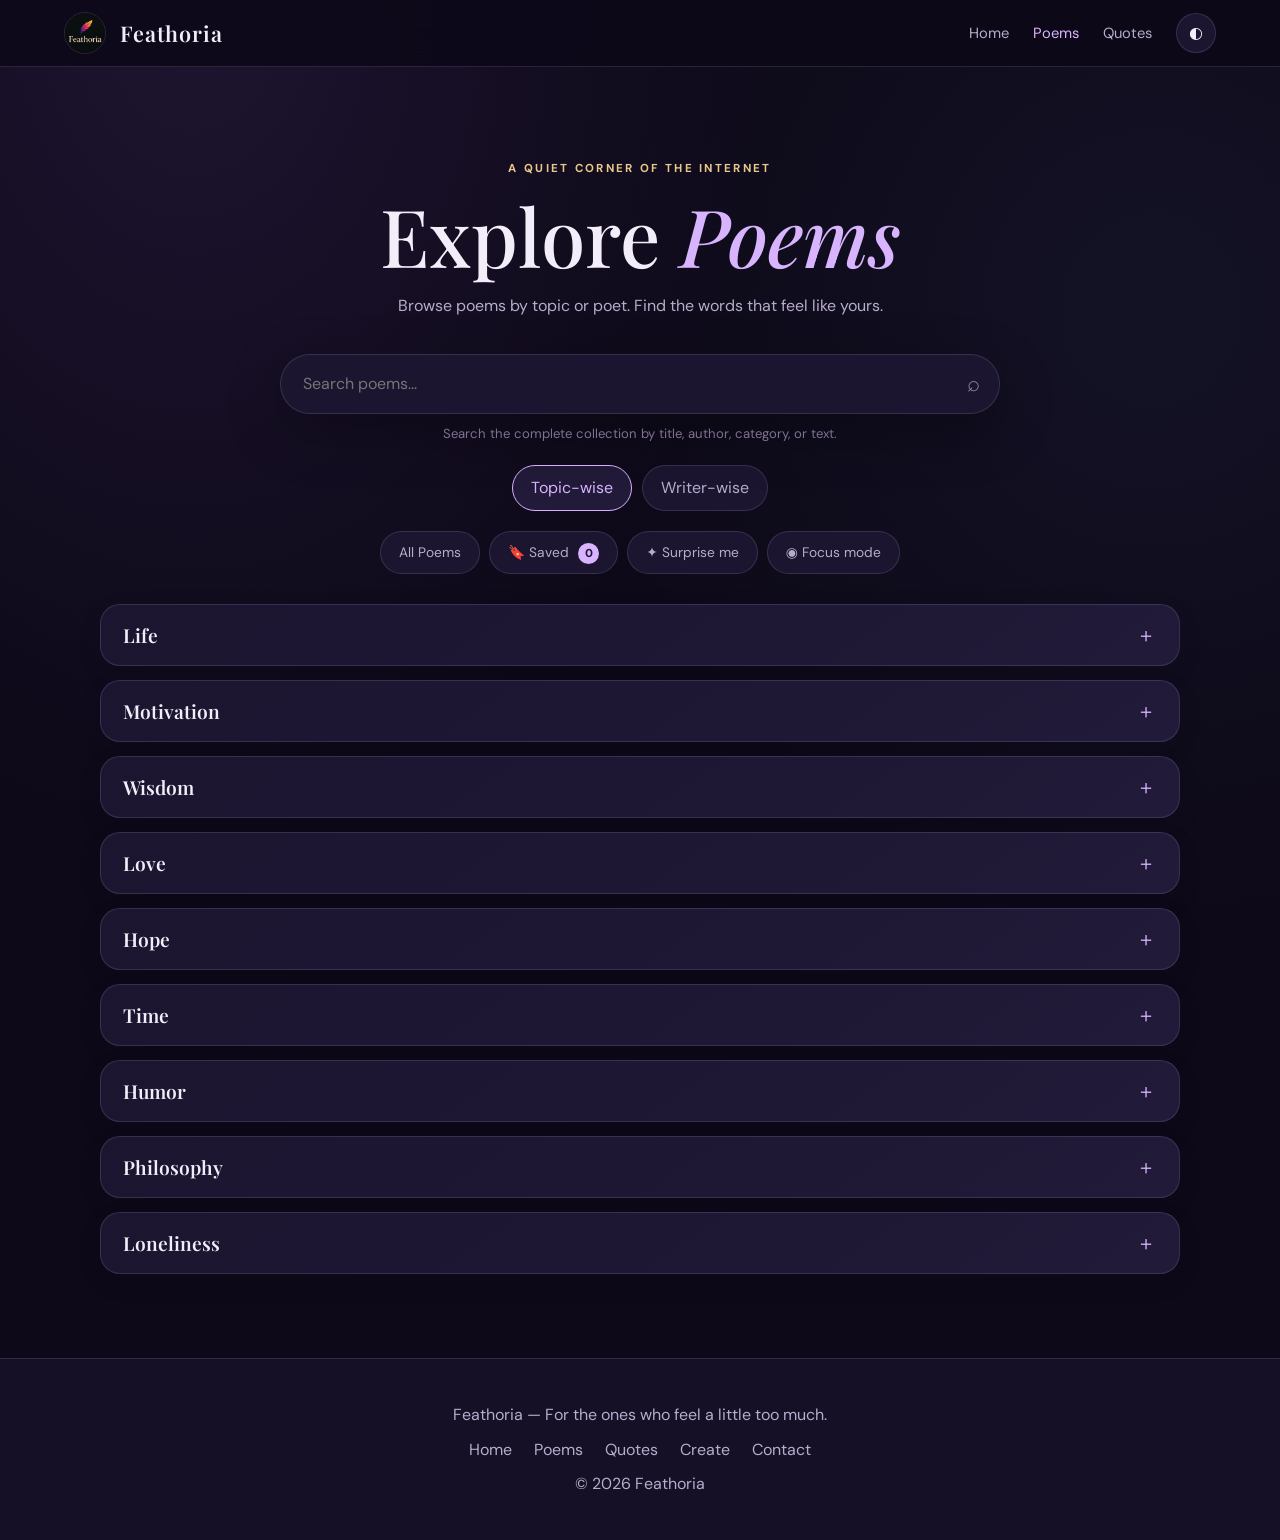
==== ipoems.html @ 9cea2aa0 "Add files via upload" ====
<!DOCTYPE html>
<html lang="en">
<head>
  <meta charset="utf-8" />
  <meta name="viewport" content="width=device-width, initial-scale=1.0" />
  <meta name="description" content="Discover poems by topic and poet, save favourites, read in focus mode, and download beautiful keepsakes." />
  <meta name="theme-color" content="#0d0918" />
  <title>Poems | Feathoria</title>

  <!-- Google Analytics -->
  <script async src="https://www.googletagmanager.com/gtag/js?id=G-339FX3FFSG"></script>
  <script>
    window.dataLayer = window.dataLayer || [];
    function gtag(){dataLayer.push(arguments);}
    gtag('js', new Date());
    gtag('config', 'G-339FX3FFSG');
  </script>

  <!-- Google AdSense -->
  <script async crossorigin="anonymous" src="https://pagead2.googlesyndication.com/pagead/js/adsbygoogle.js?client=ca-pub-3455727846422624"></script>

  <!-- Favicon & Fonts -->
  <link href="logo.jpg" rel="icon" type="image/jpeg" />
  <link href="logo.jpg" rel="apple-touch-icon" />
  <link rel="preconnect" href="https://fonts.googleapis.com" />
  <link rel="preconnect" href="https://fonts.gstatic.com" crossorigin />
  <link href="https://fonts.googleapis.com/css2?family=DM+Sans:wght@400;500;600;700&family=Lora:ital,wght@0,400;0,500;1,400&family=Playfair+Display:ital,wght@0,500;0,600;1,500;1,600&display=swap" rel="stylesheet" />
  <style>
    :root {
      color-scheme: dark;
      --bg: #0d0918;
      --bg2: #151026;
      --panel: #1b1530;
      --panel2: #211a38;
      --text: #f2edf9;
      --muted: #b7accb;
      --soft: #8f82a8;
      --line: rgba(224, 207, 255, .14);
      --accent: #d8b4fe;
      --accent2: #a78bfa;
      --gold: #e9c98b;
      --shadow: 0 18px 55px rgba(0, 0, 0, .28);
      --radius: 20px;
    }

    html[data-theme="light"] {
      color-scheme: light;
      --bg: #f7f3fb;
      --bg2: #eee8f5;
      --panel: #ffffff;
      --panel2: #f7f1fc;
      --text: #292136;
      --muted: #655a72;
      --soft: #887d95;
      --line: rgba(65, 42, 91, .14);
      --accent: #7446a8;
      --accent2: #9670c2;
      --gold: #936a2b;
      --shadow: 0 18px 45px rgba(48, 30, 65, .09);
    }

    html[data-theme="sepia"] {
      color-scheme: light;
      --bg: #f2e9d8;
      --bg2: #e9ddc9;
      --panel: #fbf4e8;
      --panel2: #f5ead9;
      --text: #3b3027;
      --muted: #716052;
      --soft: #8c7967;
      --line: rgba(73, 51, 31, .16);
      --accent: #8d5d35;
      --accent2: #b17a4b;
      --gold: #986e32;
      --shadow: 0 18px 45px rgba(65, 43, 23, .10);
    }

    * { box-sizing: border-box; }
    html { scroll-behavior: smooth; scroll-padding-top: 90px; }

    body {
      margin: 0;
      background:
        radial-gradient(ellipse at 15% 0%, rgba(119, 78, 173, .16), transparent 38%),
        radial-gradient(ellipse at 90% 20%, rgba(72, 95, 150, .10), transparent 35%),
        var(--bg);
      color: var(--text);
      font-family: "DM Sans", system-ui, -apple-system, sans-serif;
      line-height: 1.65;
      transition: background .25s ease, color .25s ease;
    }

    a { color: inherit; }
    button, input { font: inherit; }
    button { cursor: pointer; }

    header {
      position: sticky;
      top: 0;
      z-index: 30;
      display: flex;
      align-items: center;
      gap: 14px;
      padding: 12px clamp(16px, 5vw, 72px);
      background: color-mix(in srgb, var(--bg) 88%, transparent);
      backdrop-filter: blur(18px);
      border-bottom: 1px solid var(--line);
    }

    #logo {
      width: 42px;
      height: 42px;
      object-fit: cover;
      border-radius: 50%;
      border: 1px solid var(--line);
      display: block;
    }

    header h1 {
      font: 600 1.35rem "Playfair Display", Georgia, serif;
      letter-spacing: .04em;
      margin: 0;
    }

    header nav {
      margin-left: auto;
      display: flex;
      align-items: center;
      gap: clamp(8px, 2vw, 24px);
    }

    header nav a {
      text-decoration: none;
      color: var(--muted);
      font-size: .92rem;
    }

    header nav a:hover,
    header nav a.active { color: var(--accent); }

    .theme-toggle {
      border: 1px solid var(--line);
      background: var(--panel);
      color: var(--text);
      border-radius: 50%;
      width: 40px;
      height: 40px;
      display: grid;
      place-items: center;
    }

    .hero {
      max-width: 1000px;
      margin: 0 auto;
      padding: clamp(48px, 8vw, 92px) 22px 34px;
      text-align: center;
    }

    .eyebrow {
      text-transform: uppercase;
      letter-spacing: .2em;
      color: var(--gold);
      font-size: .72rem;
      font-weight: 700;
      margin: 0;
    }

    .hero h2 {
      font: 500 clamp(2.5rem, 7vw, 5rem)/1.08 "Playfair Display", Georgia, serif;
      margin: 14px 0;
    }

    .hero h2 span { color: var(--accent); font-style: italic; }
    .hero > p:last-child { color: var(--muted); max-width: 580px; margin: 15px auto 0; }

    .page-tools { max-width: 1050px; margin: 0 auto 30px; padding: 0 20px; }
    .search-wrap { position: relative; max-width: 720px; margin: auto; }

    .search-wrap input {
      width: 100%;
      border: 1px solid var(--line);
      background: var(--panel);
      color: var(--text);
      border-radius: 999px;
      padding: 16px 52px 16px 22px;
      outline: none;
      box-shadow: var(--shadow);
    }

    .search-wrap input:focus { border-color: var(--accent); }
    .search-symbol { position: absolute; right: 20px; top: 50%; transform: translateY(-50%); font-size: 1.4rem; color: var(--soft); pointer-events: none; }
    .search-help { text-align: center; color: var(--soft); font-size: .82rem; margin: 9px 0 20px; }

    .tabs, .feature-toolbar {
      display: flex;
      justify-content: center;
      align-items: center;
      gap: 10px;
      flex-wrap: wrap;
    }

    .feature-toolbar { gap: 9px; margin: 20px auto 0; }

    .tab-btn, .tool-btn {
      border: 1px solid var(--line);
      background: var(--panel);
      color: var(--muted);
      border-radius: 999px;
      padding: 9px 18px;
      transition: .2s ease;
    }

    .feature-toolbar .tool-btn { font-size: .86rem; }
    .tab-btn.active, .tab-btn:hover, .tool-btn:hover { background: var(--panel2); border-color: var(--accent); color: var(--accent); }

    #saved-count {
      display: inline-grid;
      place-items: center;
      min-width: 21px;
      height: 21px;
      border-radius: 20px;
      background: var(--accent);
      color: #21162f;
      font-size: .72rem;
      font-weight: 800;
      margin-left: 5px;
      padding: 0 5px;
    }

    .saved-banner { text-align: center; color: var(--gold); margin: 14px 0 0; }
    .ad-slot { max-width: 1120px; margin: 0 auto 20px; padding: 0 20px; }

    .section-content { display: none; max-width: 1120px; margin: 0 auto; padding: 0 20px 70px; }
    .section-content.active { display: block; }

    .accordion-item {
      border: 1px solid var(--line);
      background: linear-gradient(145deg, var(--panel), var(--panel2));
      border-radius: var(--radius);
      margin: 14px 0;
      overflow: hidden;
      box-shadow: 0 8px 28px rgba(0, 0, 0, .07);
    }

    .accordion-item > h3 { margin: 0; font: 600 1.2rem "Playfair Display", Georgia, serif; }

    .accordion-trigger {
      width: 100%;
      position: relative;
      display: block;
      text-align: left;
      background: transparent;
      border: 0;
      color: inherit;
      padding: 17px 58px 17px 22px;
      font: inherit;
    }

    .accordion-trigger::after {
      content: "＋";
      position: absolute;
      right: 23px;
      top: 50%;
      transform: translateY(-50%);
      color: var(--accent);
      font: 1.25rem "DM Sans", sans-serif;
    }

    .accordion-item.open .accordion-trigger::after { content: "−"; }
    .accordion-content { display: none; padding: 0 20px 22px; }
    .accordion-item.open .accordion-content { display: block; }

    .poem, .quote-card {
      position: relative;
      background: color-mix(in srgb, var(--bg2) 62%, transparent);
      border: 1px solid var(--line);
      border-radius: 16px;
      padding: 22px;
      margin: 14px 0;
      overflow: hidden;
    }

    .poem .title { font: 600 1.45rem/1.3 "Playfair Display", Georgia, serif; margin: 0 0 6px; color: var(--text); }
    .poem .author { font-size: .86rem; color: var(--gold); margin: 0 0 14px; }
    .poem .subtitle { font-style: italic; color: var(--muted); font-size: .95rem; margin: 0 0 14px; }
    .poem p:not(.author):not(.subtitle) { font: 400 1.04rem/1.95 "Lora", Georgia, serif; color: var(--text); overflow-wrap: anywhere; }
    .poem .answer-label { text-align: center; font-style: italic; }

    .quote-card p {
      font: 400 1.06rem/1.85 "Lora", Georgia, serif;
      margin: 0 0 8px;
      color: var(--text);
      overflow-wrap: anywhere;
    }

    .quote-author {
      display: block;
      font-size: .88rem;
      color: var(--gold);
      font-style: italic;
    }

    .content-actions { display: flex; gap: 7px; flex-wrap: wrap; margin-top: 16px; }
    .content-actions button {
      border: 1px solid var(--line);
      background: var(--panel);
      color: var(--muted);
      border-radius: 999px;
      padding: 7px 12px;
      font-size: .78rem;
    }

    .content-actions button:hover,
    .content-actions button.is-active { border-color: var(--accent); color: var(--accent); }
    .content-actions button.is-active { background: color-mix(in srgb, var(--accent) 13%, var(--panel)); }

    .item-hidden { display: none !important; }
    .empty-state {
      text-align: center;
      color: var(--muted);
      padding: 45px 15px;
      border: 1px dashed var(--line);
      border-radius: 16px;
      margin: 18px 0;
    }

    #reading-modal {
      position: fixed;
      inset: 0;
      z-index: 100;
      background: rgba(7, 5, 13, .78);
      backdrop-filter: blur(9px);
      display: none;
      align-items: center;
      justify-content: center;
      padding: 18px;
    }

    #reading-modal.open { display: flex; }

    .modal-panel {
      width: min(820px, 100%);
      max-height: 90vh;
      overflow: auto;
      background: var(--panel);
      color: var(--text);
      border: 1px solid var(--line);
      border-radius: 24px;
      padding: clamp(20px, 5vw, 42px);
      box-shadow: var(--shadow);
      position: relative;
    }

    .modal-close {
      position: absolute;
      right: 16px;
      top: 14px;
      width: 40px;
      height: 40px;
      border-radius: 50%;
      border: 1px solid var(--line);
      background: var(--panel2);
      color: var(--text);
      font-size: 1.2rem;
    }

    .modal-kicker { color: var(--gold); font-size: .72rem; letter-spacing: .16em; text-transform: uppercase; }
    #modal-title { font: 500 clamp(1.8rem, 5vw, 3rem)/1.2 "Playfair Display", Georgia, serif; margin: 12px 45px 8px 0; }
    #modal-author { color: var(--gold); margin: 0 0 22px; }
    #modal-body { font: 1.08rem/2 "Lora", Georgia, serif; white-space: pre-wrap; overflow-wrap: anywhere; }

    .modal-actions { display: flex; gap: 8px; flex-wrap: wrap; margin-top: 26px; }
    .modal-actions button {
      border: 1px solid var(--line);
      background: var(--panel2);
      color: var(--text);
      border-radius: 999px;
      padding: 10px 15px;
    }

    #toast {
      position: fixed;
      bottom: 25px;
      left: 50%;
      transform: translate(-50%, 20px);
      opacity: 0;
      pointer-events: none;
      z-index: 150;
      background: var(--text);
      color: var(--bg);
      padding: 10px 18px;
      border-radius: 999px;
      font-size: .85rem;
      transition: .25s ease;
    }

    #toast.show { opacity: 1; transform: translate(-50%, 0); }

    #scroll-top {
      display: none;
      position: fixed;
      right: 22px;
      bottom: 22px;
      z-index: 40;
      border: 1px solid var(--line);
      border-radius: 50%;
      width: 48px;
      height: 48px;
      background: var(--accent);
      color: #21162f;
      font-size: 1.2rem;
      box-shadow: var(--shadow);
    }

    #scroll-top.visible { display: block; }

    footer {
      border-top: 1px solid var(--line);
      text-align: center;
      padding: 35px 20px;
      color: var(--muted);
      background: var(--bg2);
    }

    footer p { margin: 8px; }
    footer a { margin: 0 9px; color: var(--muted); text-decoration: none; }
    footer a:hover { color: var(--accent); }

    body.focus-mode header,
    body.focus-mode .hero,
    body.focus-mode .page-tools,
    body.focus-mode .ad-slot,
    body.focus-mode footer { display: none; }

    body.focus-mode .section-content { max-width: 850px; padding-top: 30px; }

    @media (max-width: 640px) {
      header { padding: 10px 14px; }
      header h1 { font-size: 1.1rem; }
      header nav { gap: 10px; }
      header nav a { font-size: .8rem; }
      .theme-toggle { width: 35px; height: 35px; }
      .hero { padding-top: 50px; }
      .section-content { padding-left: 12px; padding-right: 12px; }
      .accordion-content { padding: 0 11px 15px; }
      .poem, .quote-card { padding: 17px; }
      .poem p:not(.author):not(.subtitle) { font-size: 1rem; }
      .feature-toolbar { gap: 7px; }
      .feature-toolbar .tool-btn { padding: 8px 12px; font-size: .8rem; }
    }

    @media (prefers-reduced-motion: reduce) {
      *, *::before, *::after {
        scroll-behavior: auto !important;
        transition: none !important;
        animation: none !important;
      }
    }
  </style>
</head>
<body data-content-type="poem">
  <header>
    <a href="index.html"><img alt="Feathoria" id="logo" src="logo.jpg" /></a>
    <h1>Feathoria</h1>
    <nav aria-label="Primary navigation">
      <a href="index.html">Home</a>
      <a class="active" href="ipoems.html">Poems</a>
      <a href="iquotes.html">Quotes</a>
      <button aria-label="Change theme" class="theme-toggle" id="theme-toggle" title="Change theme" type="button">◐</button>
    </nav>
  </header>

  <section class="hero">
    <p class="eyebrow">A quiet corner of the internet</p>
    <h2>Explore <span>Poems</span></h2>
    <p>Browse poems by topic or poet. Find the words that feel like yours.</p>
  </section>

  <div class="page-tools">
    <div class="search-wrap">
      <input aria-label="Search poems..." id="search-input" placeholder="Search poems..." type="search" />
      <span class="search-symbol" aria-hidden="true">⌕</span>
    </div>
    <p class="search-help">Search the complete collection by title, author, category, or text.</p>

    <div class="tabs" role="tablist" aria-label="Browse by">
      <button class="tab-btn active" data-section="topic" role="tab" aria-selected="true" type="button">Topic-wise</button>
      <button class="tab-btn" data-section="author" role="tab" aria-selected="false" type="button">Writer-wise</button>
    </div>

    <div class="feature-toolbar">
      <button class="tool-btn" id="show-all" type="button">All Poems</button>
      <button class="tool-btn" id="show-saved" type="button">🔖 Saved <span id="saved-count">0</span></button>
      <button class="tool-btn" id="random-item" type="button">✦ Surprise me</button>
      <button class="tool-btn" id="focus-toggle" type="button">◉ Focus mode</button>
    </div>

    <p class="saved-banner" id="saved-view-label" hidden>
      Saved items from this collection · <button class="tool-btn" id="show-all-inline" type="button">Show all</button>
    </p>
  </div>

  <div class="ad-slot">
    <ins class="adsbygoogle" data-ad-client="ca-pub-3455727846422624" data-ad-format="auto" data-ad-slot="4211400293" data-full-width-responsive="true" style="display:block"></ins>
    <script>(adsbygoogle = window.adsbygoogle || []).push({});</script>
  </div>
<div class="section-content active" id="topic">
<div aria-expanded="false" class="accordion-item">
<h3 role="button" tabindex="0">Life</h3>
<div class="accordion-content">
<div class="poem">
<h2 class="title">Stream Of Life</h2>
<p class="author">by Rabindranath Tagore</p>
<p>The same stream of life that runs through my veins night and day<br/>
  runs through the world and dances in rhythmic measures.</p>
<p>It is the same life that shoots in joy through the dust of the earth<br/>
  in numberless blades of grass<br/>
  and breaks into tumultuous waves of leaves and flowers.</p>
<p>It is the same life that is rocked in the ocean-cradle of birth<br/>
  and of death, in ebb and in flow.</p>
<p>I feel my limbs are made glorious by the touch of this world of life.<br/>
  And my pride is from the life-throb of ages dancing in my blood this moment.</p>
</div>
<div class="poem">
<h2 class="title">Yesterday And Today XII</h2>
<p class="author">by Kahlil Gibran</p>
<p>The gold-hoarder walked in his palace park and with him walked his troubles.<br/>
  And over his head hovered worries as a vulture hovers over a carcass, until he reached a beautiful lake surrounded by magnificent marble statuary.</p>
<p>He sat there pondering the water which poured from the mouths of the statues like thoughts flowing freely from a lover's imagination, and contemplating heavily his palace which stood upon a knoll like a birth-mark upon the cheek of a maiden.<br/>
  His fancy revealed to him the pages of his life's drama which he read with falling tears that veiled his eyes and prevented him from viewing man's feeble additions to Nature.</p>
<p>He looked back with piercing regret to the images of his early life, woven into pattern by the gods, until he could no longer control his anguish.<br/>
  He said aloud, 'Yesterday I was grazing my sheep in the green valley, enjoying my existence, sounding my flute, and holding my head high. Today I am a prisoner of greed. Gold leads into gold, then into restlessness and finally into crushing misery.'</p>
<p>'Yesterday I was like a singing bird, soaring freely here and there in the fields.<br/>
  Today I am a slave to fickle wealth, society's rules, and city's customs, and purchased friends, pleasing the people by conforming to the strange and narrow laws of man.<br/>
  I was born to be free and enjoy the bounty of life, but I find myself like a beast of burden so heavily laden with gold that his back is breaking.'</p>
<p>'Where are the spacious plains, the singing brooks, the pure breeze, the closeness of Nature?<br/>
  Where is my deity? I have lost all! Naught remains save loneliness that saddens me, gold that ridicules me, slaves who curse to my back, and a palace that I have erected as a tomb for my happiness, and in whose greatness I have lost my heart.'</p>
<p>'Yesterday I roamed the prairies and the hills together with the Bedouin's daughter; Virtue was our companion, Love our delight, and the moon our guardian.<br/>
  Today I am among women with shallow beauty who sell themselves for gold and diamonds.'</p>
<p>'Yesterday I was carefree, sharing with the shepherds all the joy of life; eating, playing, working, singing, and dancing together to the music of the heart's truth.<br/>
  Today I find myself among the people like a frightened lamb among the wolves.<br/>
  As I walk in the roads, they gaze at me with hateful eyes and point at me with scorn and jealousy, and as I steal through the park I see frowning faces all about me.'</p>
<p>'Yesterday I was rich in happiness and today I am poor in gold.'</p>
<p>'Yesterday I was a happy shepherd looking upon his head as a merciful king looks with pleasure upon his contented subjects.<br/>
  Today I am a slave standing before my wealth, my wealth which robbed me of the beauty of life I once knew.'</p>
<p>'Forgive me, my Judge! I did not know that riches would put my life in fragments and lead me into the dungeons of harshness and stupidity.<br/>
  What I thought was glory is naught but an eternal inferno.'</p>
<p>He gathered himself wearily and walked slowly toward the palace, sighing and repeating, 'Is this what people call wealth?<br/>
  Is this the god I am serving and worshipping?<br/>
  Is this what I seek of the earth?<br/>
  Why can I not trade it for one particle of contentment?<br/>
  Who would sell me one beautiful thought for a ton of gold?<br/>
  Who would give me one moment of love for a handful of gems?<br/>
  Who would grant me an eye that can see others' hearts, and take all my coffers in barter?'</p>
<p>As he reached the palace gates he turned and looked toward the city as Jeremiah gazed toward Jerusalem.<br/>
  He raised his arms in woeful lament and shouted, 'Oh people of the noisome city, who are living in darkness, hastening toward misery, preaching falsehood, and speaking with stupidity...until when shall you remain ignorant?<br/>
  Until when shall you abide in the filth of life and continue to desert its gardens?<br/>
  Why wear you tattered robes of narrowness while the silk raiment of Nature's beauty is fashioned for you?<br/>
  The lamp of wisdom is dimming; it is time to furnish it with oil.<br/>
  The house of true fortune is being destroyed; it is time to rebuild it and guard it.<br/>
  The thieves of ignorance have stolen the treasure of your peace; it is time to retake it!'</p>
<p>At that moment a poor man stood before him and stretched forth his hand for alms.<br/>
  As he looked at the beggar, his lips parted, his eyes brightened with a softness, and his face radiated kindness.<br/>
  It was as if the yesterday he had lamented by the lake had come to greet him.<br/>
  He embraced the pauper with affection and filled his hands with gold, and with a voice sincere with the sweetness of love he said, 'Come back tomorrow and bring with you your fellow sufferers. All your possessions will be restored.'</p>
<p>He entered his palace saying, 'Everything in life is good; even gold, for it teaches a lesson.<br/>
  Money is like a stringed instrument; he who does not know how to use it properly will hear only discordant music.<br/>
  Money is like love; it kills slowly and painfully the one who withholds it, and it enlivens the other who turns it upon his fellow man.'</p>
</div>
<div class="poem">
<h2 class="title">O Me! O Life!</h2>
<p class="author">By Walt Whitman</p>
<p>Oh me! Oh life! of the questions of these recurring,<br/>
  Of the endless trains of the faithless, of cities fill’d with the foolish,<br/>
  Of myself forever reproaching myself, (for who more foolish than I, and who more faithless?)<br/>
  Of eyes that vainly crave the light, of the objects mean, of the struggle ever renew’d,<br/>
  Of the poor results of all, of the plodding and sordid crowds I see around me,<br/>
  Of the empty and useless years of the rest, with the rest me intertwined,<br/>
  The question, O me! so sad, recurring—What good amid these, O me, O life?</p>
<p class="answer-label">Answer.</p>
<p>That you are here—that life exists and identity,<br/>
  That the powerful play goes on, and you may contribute a verse.</p>
</div>
<div class="poem">
<h2 class="title">To a Mouse</h2>
<p class="author">By Robert Burns</p>
<p class="subtitle">On Turning her up in her Nest, with the Plough, November 1785</p>
<p>Wee, sleeket, cowran, tim’rous beastie,<br/>
  O, what a panic’s in thy breastie!<br/>
  Thou need na start awa sae hasty,<br/>
          Wi’ bickerin brattle!<br/>
  I wad be laith to rin an’ chase thee<br/>
          Wi’ murd’ring pattle!</p>
<p>I’m truly sorry Man’s dominion<br/>
  Has broken Nature’s social union,<br/>
  An’ justifies that ill opinion,<br/>
          Which makes thee startle,<br/>
  At me, thy poor, earth-born companion,<br/>
          An’ fellow-mortal!</p>
<p>I doubt na, whyles, but thou may thieve;<br/>
  What then? poor beastie, thou maun live!<br/>
  A daimen-icker in a thrave<br/>
          ’S a sma’ request:<br/>
  I’ll get a blessin wi’ the lave,<br/>
          An’ never miss ’t!</p>
<p>Thy wee-bit housie, too, in ruin!<br/>
  It’s silly wa’s the win’s are strewin!<br/>
  An’ naething, now, to big a new ane,<br/>
          O’ foggage green!<br/>
  An’ bleak December’s winds ensuin,<br/>
          Baith snell an’ keen!</p>
<p>Thou saw the fields laid bare an’ waste,<br/>
  An’ weary Winter comin fast,<br/>
  An’ cozie here, beneath the blast,<br/>
          Thou thought to dwell,<br/>
  Till crash! the cruel coulter past<br/>
          Out thro’ thy cell.</p>
<p>That wee-bit heap o’ leaves an’ stibble<br/>
  Has cost thee monie a weary nibble!<br/>
  Now thou’s turn’d out, for a’ thy trouble,<br/>
          But house or hald,<br/>
  To thole the Winter’s sleety dribble,<br/>
          An’ cranreuch cauld!</p>
<p>But Mousie, thou art no thy-lane,<br/>
  In proving foresight may be vain:<br/>
  The best laid schemes o’ Mice an’ Men<br/>
          Gang aft agley,<br/>
  An’ lea’e us nought but grief an’ pain,<br/>
          For promis’d joy!</p>
<p>Still, thou art blest, compar’d wi’ me!<br/>
  The present only toucheth thee:<br/>
  But Och! I backward cast my e’e,<br/>
          On prospects drear!<br/>
  An’ forward tho’ I canna see,<br/>
          I guess an’ fear!</p>
</div>
<div class="poem">
<h2 class="title">Desiderata – Words for Life</h2>
<p class="author">By Max Ehrmann</p>
<p>Go placidly amid the noise and haste,<br/>
  and remember what peace there may be in silence.<br/>
  As far as possible without surrender<br/>
  be on good terms with all persons.<br/>
  Speak your truth quietly and clearly;<br/>
  and listen to others,<br/>
  even the dull and the ignorant;<br/>
  they too have their story.</p>
<p>Avoid loud and aggressive persons,<br/>
  they are vexations to the spirit.<br/>
  If you compare yourself with others,<br/>
  you may become vain and bitter;<br/>
  for always there will be greater and lesser persons than yourself.<br/>
  Enjoy your achievements as well as your plans.</p>
<p>Keep interested in your own career, however humble;<br/>
  it is a real possession in the changing fortunes of time.<br/>
  Exercise caution in your business affairs;<br/>
  for the world is full of trickery.<br/>
  But let this not blind you to what virtue there is;<br/>
  many persons strive for high ideals;<br/>
  and everywhere life is full of heroism.</p>
<p>Be yourself.<br/>
  Especially, do not feign affection.<br/>
  Neither be cynical about love;<br/>
  for in the face of all aridity and disenchantment<br/>
  it is as perennial as the grass.</p>
<p>Take kindly the counsel of the years,<br/>
  gracefully surrendering the things of youth.<br/>
  Nurture strength of spirit to shield you in sudden misfortune.<br/>
  But do not distress yourself with dark imaginings.<br/>
  Many fears are born of fatigue and loneliness.<br/>
  Beyond a wholesome discipline,<br/>
  be gentle with yourself.</p>
<p>You are a child of the universe,<br/>
  no less than the trees and the stars;<br/>
  you have a right to be here.<br/>
  And whether or not it is clear to you,<br/>
  no doubt the universe is unfolding as it should.</p>
<p>Therefore be at peace with God,<br/>
  whatever you conceive Him to be,<br/>
  and whatever your labors and aspirations,<br/>
  in the noisy confusion of life keep peace with your soul.</p>
<p>With all its sham, drudgery, and broken dreams,<br/>
  it is still a beautiful world.<br/>
  Be cheerful.<br/>
  Strive to be happy.</p>
</div>
<div class="poem">
<h2 class="title">A Psalm of Life</h2>
<p class="author">By Henry Wadsworth Longfellow</p>
<p class="subtitle">What The Heart Of The Young Man Said To The Psalmist</p>
<p>Tell me not, in mournful numbers,<br/>
     Life is but an empty dream!<br/>
  For the soul is dead that slumbers,<br/>
     And things are not what they seem.</p>
<p>Life is real! Life is earnest!<br/>
     And the grave is not its goal;<br/>
  Dust thou art, to dust returnest,<br/>
     Was not spoken of the soul.</p>
<p>Not enjoyment, and not sorrow,<br/>
     Is our destined end or way;<br/>
  But to act, that each to-morrow<br/>
     Find us farther than to-day.</p>
<p>Art is long, and Time is fleeting,<br/>
     And our hearts, though stout and brave,<br/>
  Still, like muffled drums, are beating<br/>
     Funeral marches to the grave.</p>
<p>In the world’s broad field of battle,<br/>
     In the bivouac of Life,<br/>
  Be not like dumb, driven cattle!<br/>
     Be a hero in the strife!</p>
<p>Trust no Future, howe’er pleasant!<br/>
     Let the dead Past bury its dead!<br/>
  Act,— act in the living Present!<br/>
     Heart within, and God o’erhead!</p>
<p>Lives of great men all remind us<br/>
     We can make our lives sublime,<br/>
  And, departing, leave behind us<br/>
     Footprints on the sands of time;</p>
<p>Footprints, that perhaps another,<br/>
     Sailing o’er life’s solemn main,<br/>
  A forlorn and shipwrecked brother,<br/>
     Seeing, shall take heart again.</p>
<p>Let us, then, be up and doing,<br/>
     With a heart for any fate;<br/>
  Still achieving, still pursuing,<br/>
     Learn to labor and to wait.</p>
</div>
<div class="poem">
<h2 class="title">“Life”</h2>
<p class="author">By Charlotte Brontë</p>
<p>LIFE, believe, is not a dream<br/>
    So dark as sages say;<br/>
  Oft a little morning rain<br/>
    Foretells a pleasant day.<br/>
  Sometimes there are clouds of gloom,<br/>
  But these are transient all;<br/>
  If the shower will make the roses bloom,<br/>
    O why lament its fall ?</p>
<p>  Rapidly, merrily,<br/>
  Life's sunny hours flit by,<br/>
    Gratefully, cheerily,<br/>
  Enjoy them as they fly !</p>
<p>What though Death at times steps in<br/>
  And calls our Best away ?<br/>
  What though sorrow seems to win,<br/>
  O'er hope, a heavy sway ?<br/>
  Yet hope again elastic springs,<br/>
  Unconquered, though she fell;<br/>
  Still buoyant are her golden wings,<br/>
  Still strong to bear us well.</p>
<p>  Manfully, fearlessly,<br/>
  The day of trial bear,<br/>
    For gloriously, victoriously,<br/>
  Can courage quell despair !</p>
</div>
<div class="poem">
<h2 class="title">“Life Doesn’t Frighten Me”</h2>
<p class="author">By Maya Angelou</p>
<p>Shadows on the wall<br/>
  Noises down the hall<br/>
  Life doesn't frighten me at all</p>
<p>Bad dogs barking loud<br/>
  Big ghosts in a cloud<br/>
  Life doesn't frighten me at all</p>
<p>Mean old Mother Goose<br/>
  Lions on the loose<br/>
  They don't frighten me at all</p>
<p>Dragons breathing flame<br/>
  On my counterpane<br/>
  That doesn't frighten me at all.</p>
<p>I go boo<br/>
  Make them shoo<br/>
  I make fun<br/>
  Way they run<br/>
  I won't cry<br/>
  So they fly<br/>
  I just smile<br/>
  They go wild</p>
<p>Life doesn't frighten me at all.</p>
<p>Tough guys fight<br/>
  All alone at night<br/>
  Life doesn't frighten me at all.</p>
<p>Panthers in the park<br/>
  Strangers in the dark<br/>
  No, they don't frighten me at all.</p>
<p>That new classroom where<br/>
  Boys all pull my hair<br/>
  (Kissy little girls<br/>
  With their hair in curls)<br/>
  They don't frighten me at all.</p>
<p>Don't show me frogs and snakes<br/>
  And listen for my scream,<br/>
  If I'm afraid at all<br/>
  It's only in my dreams.</p>
<p>I've got a magic charm<br/>
  That I keep up my sleeve<br/>
  I can walk the ocean floor<br/>
  And never have to breathe.</p>
<p>Life doesn't frighten me at all<br/>
  Not at all<br/>
  Not at all.</p>
<p>Life doesn't frighten me at all.</p>
</div>
<div class="poem">
<h2 class="title">The Layers</h2>
<p class="author">By Stanley Kunitz</p>
<p>I have walked through many lives,<br/>
  some of them my own,<br/>
  and I am not who I was,<br/>
  though some principle of being<br/>
  abides, from which I struggle<br/>
  not to stray.<br/>
  When I look behind,<br/>
  as I am compelled to look<br/>
  before I can gather strength<br/>
  to proceed on my journey,<br/>
  I see the milestones dwindling<br/>
  toward the horizon<br/>
  and the slow fires trailing<br/>
  from the abandoned camp-sites,<br/>
  over which scavenger angels<br/>
  wheel on heavy wings.</p>
<p>Oh, I have made myself a tribe<br/>
  out of my true affections,<br/>
  and my tribe is scattered!<br/>
  How shall the heart be reconciled<br/>
  to its feast of losses?<br/>
  In a rising wind<br/>
  the manic dust of my friends,<br/>
  those who fell along the way,<br/>
  bitterly stings my face.</p>
<p>Yet I turn, I turn,<br/>
  exalting somewhat,<br/>
  with my will intact to go<br/>
  wherever I need to go,<br/>
  and every stone on the road<br/>
  precious to me.</p>
<p>In my darkest night,<br/>
  when the moon was covered<br/>
  and I roamed through wreckage,<br/>
  a nimbus-clouded voice<br/>
  directed me:<br/>
  “Live in the layers,<br/>
  not on the litter.”</p>
<p>Though I lack the art<br/>
  to decipher it,<br/>
  no doubt the next chapter<br/>
  in my book of transformations<br/>
  is already written.<br/>
  I am not done with my changes.</p>
</div>
</div>
</div>
<div aria-expanded="false" class="accordion-item">
<h3 role="button" tabindex="0">Motivation</h3>
<div class="accordion-content">
<div class="poem">
<h2 class="title">Invictus</h2>
<p class="author">By William Ernest Henley</p>
<p>Out of the night that covers me,<br/>
      Black as the pit from pole to pole,<br/>
  I thank whatever gods may be<br/>
      For my unconquerable soul.</p>
<p>In the fell clutch of circumstance<br/>
      I have not winced nor cried aloud.<br/>
  Under the bludgeonings of chance<br/>
      My head is bloody, but unbowed.</p>
<p>Beyond this place of wrath and tears<br/>
      Looms but the Horror of the shade,<br/>
  And yet the menace of the years<br/>
      Finds and shall find me unafraid.</p>
<p>It matters not how strait the gate,<br/>
      How charged with punishments the scroll,<br/>
  I am the master of my fate,<br/>
      I am the captain of my soul.</p>
</div>
<div class="poem">
<h2 class="title">If—</h2>
<p class="author">By Rudyard Kipling</p>
<p class="subtitle">(‘Brother Square-Toes’—Rewards and Fairies)</p>
<p>If you can keep your head when all about you<br/>
      Are losing theirs and blaming it on you,<br/>
  If you can trust yourself when all men doubt you,<br/>
      But make allowance for their doubting too;<br/>
  If you can wait and not be tired by waiting,<br/>
  Or being lied about, don’t deal in lies,<br/>
  Or being hated, don’t give way to hating,<br/>
      And yet don’t look too good, nor talk too wise:</p>
<p>If you can dream—and not make dreams your master;<br/>
      If you can think—and not make thoughts your aim;<br/>
  If you can meet with Triumph and Disaster<br/>
      And treat those two impostors just the same;<br/>
  If you can bear to hear the truth you’ve spoken<br/>
  Twisted by knaves to make a trap for fools,<br/>
  Or watch the things you gave your life to, broken,<br/>
      And stoop and build ’em up with worn-out tools:</p>
<p>If you can make one heap of all your winnings<br/>
      And risk it on one turn of pitch-and-toss,<br/>
  And lose, and start again at your beginnings<br/>
  And never breathe a word about your loss;<br/>
  If you can force your heart and nerve and sinew<br/>
      To serve your turn long after they are gone,<br/>
  And so hold on when there is nothing in you<br/>
  Except the Will which says to them: ‘Hold on!’</p>
<p>If you can talk with crowds and keep your virtue,<br/>
      Or walk with Kings—nor lose the common touch,<br/>
  If neither foes nor loving friends can hurt you,<br/>
  If all men count with you, but none too much;<br/>
  If you can fill the unforgiving minute<br/>
      With sixty seconds’ worth of distance run,<br/>
  Yours is the Earth and everything that’s in it,<br/>
      And—which is more—you’ll be a Man, my son!</p>
</div>
<div class="poem">
<h2 class="title">Still I Rise</h2>
<p class="author">By Maya Angelou</p>
<p>You may write me down in history<br/>
  With your bitter, twisted lies,<br/>
  You may trod me in the very dirt<br/>
  But still, like dust, I'll rise.</p>
<p>Does my sassiness upset you?<br/>
  Why are you beset with gloom?<br/>
  ’Cause I walk like I've got oil wells<br/>
  Pumping in my living room.</p>
<p>Just like moons and like suns,<br/>
  With the certainty of tides,<br/>
  Just like hopes springing high,<br/>
  Still I'll rise.</p>
<p>Did you want to see me broken?<br/>
  Bowed head and lowered eyes?<br/>
  Shoulders falling down like teardrops,<br/>
  Weakened by my soulful cries?</p>
<p>Does my haughtiness offend you?<br/>
  Don't you take it awful hard<br/>
  ’Cause I laugh like I've got gold mines<br/>
  Diggin’ in my own backyard.</p>
<p>You may shoot me with your words,<br/>
  You may cut me with your eyes,<br/>
  You may kill me with your hatefulness,<br/>
  But still, like air, I’ll rise.</p>
<p>Does my sexiness upset you?<br/>
  Does it come as a surprise<br/>
  That I dance like I've got diamonds<br/>
  At the meeting of my thighs?</p>
<p>Out of the huts of history’s shame<br/>
  I rise<br/>
  Up from a past that’s rooted in pain<br/>
  I rise<br/>
  I'm a black ocean, leaping and wide,<br/>
  Welling and swelling I bear in the tide.</p>
<p>Leaving behind nights of terror and fear<br/>
  I rise<br/>
  Into a daybreak that’s wondrously clear<br/>
  I rise<br/>
  Bringing the gifts that my ancestors gave,<br/>
  I am the dream and the hope of the slave.<br/>
  I rise<br/>
  I rise<br/>
  I rise.</p>
</div>
<div class="poem">
<h2 class="title">The Will to Win</h2>
<p class="author">By Berton Braley</p>
<p>If you want a thing bad enough<br/>
  To go out and fight for it,<br/>
  Work day and night for it,<br/>
  Give up your time and your peace and your sleep for it<br/>
  If only desire of it<br/>
  Makes you quite mad enough<br/>
  Never to tire of it,<br/>
  Makes you hold all other things tawdry and cheap for it</p>
<p>If life seems all empty and useless without it<br/>
  And all that you scheme and you dream is about it,<br/>
  If gladly you'll sweat for it,<br/>
  Fret for it,<br/>
  Plan for it,<br/>
  Lose all your terror of God or man for it,</p>
<p>If you'll simply go after that thing that you want,<br/>
  With all your capacity,<br/>
  Strength and sagacity,<br/>
  Faith, hope and confidence, stern pertinacity,<br/>
  If neither cold poverty, famished and gaunt,<br/>
  Nor sickness nor pain<br/>
  Of body or brain<br/>
  Can turn you away from the thing that you want,<br/>
  If dogged and grim you besiege and beset it,<br/>
  You'll get it!</p>
</div>
<div class="poem">
<h2 class="title">Dreams</h2>
<p class="author">By Langston Hughes</p>
<p>Hold fast to dreams<br/>
  For if dreams die<br/>
  Life is a broken-winged bird<br/>
  That cannot fly.</p>
<p>Hold fast to dreams<br/>
  For when dreams go<br/>
  Life is a barren field<br/>
  Frozen with snow.</p>
</div>
<div class="poem">
<h2 class="title">The Road Not Taken</h2>
<p class="author">By Robert Frost</p>
<p>Two roads diverged in a yellow wood,<br/>
  And sorry I could not travel both<br/>
  And be one traveler, long I stood<br/>
  And looked down one as far as I could<br/>
  To where it bent in the undergrowth;</p>
<p>Then took the other, as just as fair,<br/>
  And having perhaps the better claim,<br/>
  Because it was grassy and wanted wear;<br/>
  Though as for that the passing there<br/>
  Had worn them really about the same,</p>
<p>And both that morning equally lay<br/>
  In leaves no step had trodden black.<br/>
  Oh, I kept the first for another day!<br/>
  Yet knowing how way leads on to way,<br/>
  I doubted if I should ever come back.</p>
<p>I shall be telling this with a sigh<br/>
  Somewhere ages and ages hence:<br/>
  Two roads diverged in a wood, and I—<br/>
  I took the one less traveled by,<br/>
  And that has made all the difference.</p>
</div>
<div class="poem">
<h2 class="title">Do Not Go Gentle into That Good Night</h2>
<p class="author">By Dylan Thomas</p>
<p>Do not go gentle into that good night,<br/>
  Old age should burn and rave at close of day;<br/>
  Rage, rage against the dying of the light.</p>
<p>Though wise men at their end know dark is right,<br/>
  Because their words had forked no lightning they<br/>
  Do not go gentle into that good night.</p>
<p>Good men, the last wave by, crying how bright<br/>
  Their frail deeds might have danced in a green bay,<br/>
  Rage, rage against the dying of the light.</p>
<p>Wild men who caught and sang the sun in flight,<br/>
  And learn, too late, they grieved it on its way,<br/>
  Do not go gentle into that good night.</p>
<p>Grave men, near death, who see with blinding sight<br/>
  Blind eyes could blaze like meteors and be gay,<br/>
  Rage, rage against the dying of the light.</p>
<p>And you, my father, there on the sad height,<br/>
  Curse, bless, me now with your fierce tears, I pray.<br/>
  Do not go gentle into that good night.<br/>
  Rage, rage against the dying of the light.</p>
</div>
<div class="poem">
<h2 class="title">Try Again</h2>
<p class="author">By William Edward Hickson</p>
<p>Try again! — Try again!<br/>
  A failure is not a crime;<br/>
  Though the pace be long, dogged and slow,<br/>
  Along the road you climb;<br/>
  If at first you don’t succeed,<br/>
  Try, try, try again;<br/>
  If at first you don’t succeed,<br/>
  Try, try, try again.</p>
<p>Once the goal is fairly sighted,<br/>
  Though it seem beyond your reach,<br/>
  You can find a path to it<br/>
  If you never cease to teach<br/>
  The heart and brain to patient toil,<br/>
  The hand to brave endeavour;<br/>
  If at first you don’t succeed,<br/>
  Try, try, try again.</p>
<p>If you’re tempted to be idle<br/>
  When some task is hard to do,<br/>
  If the right thing’s worth the doing,<br/>
  Never be content with “Through.”<br/>
  Persevere, and courage keep,<br/>
  For hardships bring their gain;<br/>
  If at first you don’t succeed,<br/>
  Try, try, try again.</p>
<p>Little strokes fell great oaks down;<br/>
  Little rills will make the sea;<br/>
  Forward, upward, onward ever—<br/>
  This should be your constant plea.<br/>
  Do not lose your hope and faith<br/>
  When the skies are overcast;<br/>
  If at first you don’t succeed,<br/>
  Try, try, try again.</p>
<p>Try again; there’s many a failure<br/>
  Who by effort have prevailed;<br/>
  History is full of triumphs<br/>
  Won by those who never failed.<br/>
  They were poor, obscure and brave,<br/>
  But their purpose did remain;<br/>
  If at first you don’t succeed,<br/>
  Try, try, try again.</p>
</div>
<div class="poem">
<h2 class="title">What I Am</h2>
<p class="author">By Terrance Hayes</p>
<p>Living Single is on at 8<br/>
  &amp; I'm waiting with Ma<br/>
  in line at the grocery store<br/>
  as the snow falls outside<br/>
  &amp; people push &amp; shove,<br/>
  Black and Brown faces<br/>
  mean-mugging each other<br/>
  as they tussle for the last<br/>
  loaf of white bread, the lone<br/>
  gallon of milk in the refrigerator<br/>
  as canned goods roll down<br/>
  packed aisles &amp; my young brother<br/>
  wants to chase them, but Ma has<br/>
  a tight grip on his hand as he squirms<br/>
  in protest, I see through the store's windows<br/>
  the lights at the McDonald's have turned off<br/>
  as workers rush through the falling snow<br/>
  towards the bus stop &amp; I don't know<br/>
  who I am &amp; they don't know who I am<br/>
  but a milk-chocolate brown-skinned girl<br/>
  with large dark brown eyes, black curly<br/>
  hair that never stays straight even after<br/>
  the million-degree heat of the hot comb<br/>
  Ma scorches through my scalp &amp; I wish<br/>
  I could go to the bathroom but I'd be lost<br/>
  in this mass of heaving bodies, grabbing<br/>
  bags of rice &amp; boxes of spiral pasta &amp; canned<br/>
  corn as my brother breaks free from Ma's grip,<br/>
  rushing towards a plastic ball rolling towards him,<br/>
  &amp; I chase after him. Get back here! Ma shouts<br/>
  for us to come back as she has moved up<br/>
  in the line. My brother laughs with glee as<br/>
  he bounces the ball as if we're at Franklin Park,<br/>
  playing in the large, green, open field as<br/>
  a lion roars from its habitat, yearning to be free<br/>
  from its cage, &amp; I stop running, yearning to be free<br/>
  of this store, its people, the noise &amp; the smell<br/>
  &amp; go home to watch Living Single at 8 &amp; not chase<br/>
  after my lil brother like I'm his keeper.</p>
</div>
</div>
</div>
<div aria-expanded="false" class="accordion-item">
<h3 role="button" tabindex="0">Wisdom</h3>
<div class="accordion-content">
<div class="poem">
<h2 class="title">Nothing Gold Can Stay</h2>
<p class="author">By Robert Frost</p>
<p>Nature's first green is gold,<br/>
  Her hardest hue to hold.<br/>
  Her early leaf's a flower;<br/>
  But only so an hour.<br/>
  Then leaf subsides to leaf,<br/>
  So Eden sank to grief,<br/>
  So dawn goes down to day<br/>
  Nothing gold can stay.</p>
</div>
<div class="poem">
<h2 class="title">Ode on a Grecian Urn</h2>
<p class="author">By John Keats</p>
<p>Thou still unravish'd bride of quietness,<br/>
       Thou foster-child of silence and slow time,<br/>
Sylvan historian, who canst thus express<br/>
       A flowery tale more sweetly than our rhyme:<br/>
What leaf-fring'd legend haunts about thy shape<br/>
       Of deities or mortals, or of both,<br/>
               In Tempe or the dales of Arcady?<br/>
       What men or gods are these? What maidens loth?<br/>
What mad pursuit? What struggle to escape?<br/>
               What pipes and timbrels? What wild ecstasy?</p>
<p>Heard melodies are sweet, but those unheard<br/>
       Are sweeter; therefore, ye soft pipes, play on;<br/>
Not to the sensual ear, but, more endear'd,<br/>
       Pipe to the spirit ditties of no tone:<br/>
Fair youth, beneath the trees, thou canst not leave<br/>
       Thy song, nor ever can those trees be bare;<br/>
               Bold Lover, never, never canst thou kiss,<br/>
Though winning near the goal yet, do not grieve;<br/>
       She cannot fade, though thou hast not thy bliss,<br/>
               For ever wilt thou love, and she be fair!</p>
<p>Ah, happy, happy boughs! that cannot shed<br/>
         Your leaves, nor ever bid the Spring adieu;<br/>
And, happy melodist, unwearied,<br/>
         For ever piping songs for ever new;<br/>
More happy love! more happy, happy love!<br/>
         For ever warm and still to be enjoy'd,<br/>
                For ever panting, and for ever young;<br/>
All breathing human passion far above,<br/>
         That leaves a heart high-sorrowful and cloy'd,<br/>
                A burning forehead, and a parching tongue.</p>
<p>Who are these coming to the sacrifice?<br/>
         To what green altar, O mysterious priest,<br/>
Lead'st thou that heifer lowing at the skies,<br/>
         And all her silken flanks with garlands drest?<br/>
What little town by river or sea shore,<br/>
         Or mountain-built with peaceful citadel,<br/>
                Is emptied of this folk, this pious morn?<br/>
And, little town, thy streets for evermore<br/>
         Will silent be; and not a soul to tell<br/>
                Why thou art desolate, can e'er return.</p>
<p>O Attic shape! Fair attitude! with brede<br/>
         Of marble men and maidens overwrought,<br/>
With forest branches and the trodden weed;<br/>
         Thou, silent form, dost tease us out of thought<br/>
As doth eternity: Cold Pastoral!<br/>
         When old age shall this generation waste,<br/>
                Thou shalt remain, in midst of other woe<br/>
Than ours, a friend to man, to whom thou say'st,<br/>
         "Beauty is truth, truth beauty,—that is all<br/>
                Ye know on earth, and all ye need to know."</p>
</div>
<div class="poem">
<h2 class="title">A Conceit</h2>
<p class="author">By Maya Angelou</p>
<p>Give me your hand</p>
<p>Make room for me<br/>
  to lead and follow<br/>
  you<br/>
  beyond this rage of poetry.</p>
<p>Let others have<br/>
  the privacy of<br/>
  touching words<br/>
  and love of loss<br/>
  of love.</p>
<p>For me<br/>
  Give me your hand.</p>
</div>
<div class="poem">
<h2 class="title">Self-Reliance</h2>
<p class="author">By Ralph Waldo Emerson</p>
<p>HENCEFORTH, please God, forever I forego<br/>
  The yoke of men's opinions. I will be<br/>
  Light-hearted as a bird, and live with God.<br/>
  I find him in the bottom of my heart,<br/>
  I hear continually his voice therein.</p>
<p>The little needle always knows the North,<br/>
  The little bird remembereth his note,<br/>
  And this wise Seer within me never errs.<br/>
  I never taught it what it teaches me;<br/>
  I only follow, when I act aright.</p>
</div>
<div class="poem">
<h2 class="title">A Dialogue Between the Soul and Body</h2>
<p class="author">By Andrew Marvell</p>
<h3>Soul</h3>
<p>O who shall, from this Dungeon, raise<br/>
  A Soul inslav'd so many wayes?<br/>
  With bolts of Bones, that fetter'd stands<br/>
  In Feet; and manacled in Hands.<br/>
  Here blinded with an Eye; and there<br/>
  Deaf with the drumming of an Ear.<br/>
  A Soul hung up, as 'twere, in Chains<br/>
  Of Nerves, and Arteries, and Veins.<br/>
  Tortur'd, besides each other part,<br/>
  In a vain Head, and double Heart.</p>
<h3>Body</h3>
<p>O who shall me deliver whole,<br/>
  From bonds of this Tyrannic Soul?<br/>
  Which, stretcht upright, impales me so,<br/>
  That mine own Precipice I go;<br/>
  And warms and moves this needless Frame:<br/>
  (A Fever could but do the same.)<br/>
  And, wanting where its spight to try,<br/>
  Has made me live to let me dye.<br/>
  A Body that could never rest,<br/>
  Since this ill Spirit it possest.</p>
<h3>Soul</h3>
<p>What Magic could me thus confine<br/>
  Within another's Grief to pine?<br/>
  Where whatsoever it complain,<br/>
  I feel, that cannot feel, the pain.<br/>
  And all my Care itself employes,<br/>
  That to preserve, which me destroys:<br/>
  Constrain'd not only to indure<br/>
  Diseases, but, what's worse, the Cure:<br/>
  And ready oft the Port to gain,<br/>
  Am Shipwrackt into Health again.</p>
<h3>Body</h3>
<p>But Physick yet could never reach<br/>
  The Maladies Thou me dost teach;<br/>
  Whom first the Cramp of Hope does tear,<br/>
  And then the Palsie Shakes of Fear.<br/>
  The Pestilence of Love does heat:<br/>
  Or Hatred's hidden Ulcer eat.<br/>
  Joy's chearful Madness does perplex:<br/>
  Or Sorrow's other Madness vex.<br/>
  Which Knowledge forces me to know;<br/>
  And Memory will not forego.<br/>
  What but a Soul could have the wit<br/>
  To build me up for Sin so fit?<br/>
  So Architects do square and hew,<br/>
  Green Trees that in the Forest grew.</p>
</div>
<div class="poem">
<h2 class="title">On His Blindness</h2>
<p class="author">By John Milton</p>
<p>When I consider how my light is spent,<br/>
  Ere half my days, in this dark world and wide,<br/>
  And that one talent which is death to hide<br/>
  Lodged with me useless, though my soul more bent<br/>
  To serve therewith my Maker, and present<br/>
  My true account, lest He returning chide,<br/>
  "Does God exact day-labour, light denied?"<br/>
  I fondly ask. But Patience, to prevent<br/>
  That murmur, soon replies: "God doth not need<br/>
  Either man's work or his own gifts. Who best<br/>
  Bear his mild yoke, they serve him best. His state<br/>
  Is kingly: thousands at his bidding speed<br/>
  And post o'er land and ocean without rest;<br/>
  They also serve who only stand and wait."</p>
</div>
<div class="poem">
<h2 class="title">The Meaning of Existence</h2>
<p class="author">By Les Murray</p>
<p>Everything except language<br/>
  knows the meaning of existence.<br/>
  Trees, planets, rivers, time<br/>
  know nothing else. They express it<br/>
  moment by moment as the universe.<br/>
  Even this fool of a body<br/>
  lives it in part, and would<br/>
  have full dignity within it<br/>
  but for the ignorant freedom<br/>
  of my talking mind.</p>
</div>
<div class="poem">
<h2 class="title">Ithaka</h2>
<p class="author">By C. P. Cavafy</p>
<p>As you set out for Ithaka<br/>
  hope your road is a long one,<br/>
  full of adventure, full of discovery.<br/>
  Laistrygonians, Cyclops,<br/>
  angry Poseidon—don’t be afraid of them:<br/>
  you’ll never find things like that on your way<br/>
  as long as you keep your thoughts raised high,<br/>
  as long as a rare excitement<br/>
  stirs your spirit and your body.<br/>
  Laistrygonians, Cyclops,<br/>
  wild Poseidon—you won’t encounter them<br/>
  unless you bring them along inside your soul,<br/>
  unless your soul sets them up in front of you.</p>
<p>Hope your road is a long one.<br/>
  May there be many summer mornings when,<br/>
  with what pleasure, what joy,<br/>
  you enter harbors you’re seeing for the first time;<br/>
  may you stop at Phoenician trading stations<br/>
  to buy fine things,<br/>
  mother of pearl and coral, amber and ebony,<br/>
  sensual perfume of every kind—<br/>
  as many sensual perfumes as you can;<br/>
  and may you visit many Egyptian cities<br/>
  to learn and go on learning from their scholars.</p>
<p>Keep Ithaka always in your mind.<br/>
  Arriving there is what you’re destined for.<br/>
  But don’t hurry the journey at all.<br/>
  Better if it lasts for years,<br/>
  so you’re old by the time you reach the island,<br/>
  wealthy with all you’ve gained on the way,<br/>
  not expecting Ithaka to make you rich.</p>
<p>Ithaka gave you the marvelous journey.<br/>
  Without her you wouldn't have set out.<br/>
  She has nothing left to give you now.</p>
<p>And if you find her poor, Ithaka won’t have fooled you.<br/>
  Wise as you will have become, so full of experience,<br/>
  you’ll have understood by then what these Ithakas mean.</p>
</div>
<div class="poem">
<h2 class="title">If I Can Stop One Heart from Breaking</h2>
<p class="author">By Emily Dickinson</p>
<p>If I can stop one Heart from breaking,<br/>
  I shall not live in vain<br/>
  If I can ease one Life the Aching,<br/>
  Or cool one Pain,</p>
<p>Or help one fainting Robin<br/>
  Unto his Nest again,<br/>
  I shall not live in vain.</p>
</div>
</div>
</div>
<div aria-expanded="false" class="accordion-item">
<h3 role="button" tabindex="0">Love</h3>
<div class="accordion-content">
<div class="poem">
<h2 class="title">i carry your heart with me</h2>
<p class="author">By e.e. cummings</p>
<p>i carry your heart with me (i carry it in<br/>
  my heart) i am never without it (anywhere<br/>
  i go you go, my dear; and whatever is done<br/>
  by only me is your doing, my darling)<br/>
  i fear<br/>
  no fate (for you are my fate, my sweet) i want<br/>
  no world (for beautiful you are my world, my true)<br/>
  and it's you are whatever a moon has always meant<br/>
  and whatever a sun will always sing is you</p>
<p>here is the deepest secret nobody knows<br/>
  (here is the root of the root and the bud of the bud<br/>
  and the sky of the sky of a tree called life; which grows<br/>
  higher than soul can hope or mind can hide)<br/>
  and this is the wonder that's keeping the stars apart</p>
<p>i carry your heart (i carry it in my heart)</p>
</div>
<div class="poem">
<h2 class="title">How do I love thee? Let me count the ways</h2>
<p class="author">By Elizabeth Barrett Browning</p>
<p>How do I love thee? Let me count the ways.<br/>
  I love thee to the depth and breadth and height<br/>
  My soul can reach, when feeling out of sight<br/>
  For the ends of being and ideal grace.<br/>
  I love thee to the level of every day’s<br/>
  Most quiet need, by sun and candle-light.<br/>
  I love thee freely, as men strive for right;<br/>
  I love thee purely, as they turn from praise.<br/>
  I love thee with the passion put to use<br/>
  In my old griefs, and with my childhood’s faith.<br/>
  I love thee with a love I seemed to lose<br/>
  With my lost saints. I love thee with the breath,<br/>
  Smiles, tears, of all my life; and, if God choose,<br/>
  I shall but love thee better after death.</p>
</div>
<div class="poem">
<h2 class="title">Sonnet 116: Let me not to the marriage of true minds</h2>
<p class="author">By William Shakespeare</p>
<p>Let me not to the marriage of true minds<br/>
  Admit impediments; love is not love<br/>
  Which alters when it alteration finds,<br/>
  Or bends with the remover to remove.<br/>
  O no, it is an ever-fixèd mark<br/>
  That looks on tempests and is never shaken;<br/>
  It is the star to every wand'ring bark<br/>
  Whose worth's unknown, although his height be taken.<br/>
  Love's not time's fool, though rosy lips and cheeks<br/>
  Within his bending sickle's compass come.<br/>
  Love alters not with his brief hours and weeks,<br/>
  But bears it out even to the edge of doom:<br/>
  If this be error and upon me proved,<br/>
  I never writ, nor no man ever loved.</p>
</div>
<div class="poem">
<h2 class="title">She Walks in Beauty</h2>
<p class="author">By Lord Byron (George Gordon)</p>
<p>She walks in beauty, like the night<br/>
  Of cloudless climes and starry skies;<br/>
  And all that’s best of dark and bright<br/>
  Meet in her aspect and her eyes;<br/>
  Thus mellowed to that tender light<br/>
  Which heaven to gaudy day denies.</p>
<p>One shade the more, one ray the less,<br/>
  Had half impaired the nameless grace<br/>
  Which waves in every raven tress,<br/>
  Or softly lightens o’er her face;<br/>
  Where thoughts serenely sweet express,<br/>
  How pure, how dear their dwelling-place.</p>
<p>And on that cheek, and o’er that brow,<br/>
  So soft, so calm, yet eloquent,<br/>
  The smiles that win, the tints that glow,<br/>
  But tell of days in goodness spent,<br/>
  A mind at peace with all below,<br/>
  A heart whose love is innocent!</p>
</div>
<div class="poem">
<h2 class="title">When You Are Old</h2>
<p class="author">By William Butler Yeats</p>
<p>When you are old and grey and full of sleep,<br/>
  And nodding by the fire, take down this book,<br/>
  And slowly read, and dream of the soft look<br/>
  Your eyes had once, and of their shadows deep;</p>
<p>How many loved your moments of glad grace,<br/>
  And loved your beauty with love false or true,<br/>
  But one man loved the pilgrim soul in you,<br/>
  And loved the sorrows of your changing face;</p>
<p>And bending down beside the glowing bars,<br/>
  Murmur, a little sadly, how Love fled<br/>
  And paced upon the mountains overhead<br/>
  And hid his face amid a crowd of stars.</p>
</div>
<div class="poem">
<h2 class="title">A Red, Red Rose</h2>
<p class="author">By Robert Burns</p>
<p>O my Luve is like a red, red rose<br/>
     That’s newly sprung in June;<br/>
  O my Luve is like the melody<br/>
     That’s sweetly played in tune.</p>
<p>So fair art thou, my bonnie lass,<br/>
     So deep in luve am I;<br/>
  And I will luve thee still, my dear,<br/>
     Till a’ the seas gang dry.</p>
<p>Till a’ the seas gang dry, my dear,<br/>
     And the rocks melt wi’ the sun;<br/>
  I will love thee still, my dear,<br/>
     While the sands o’ life shall run.</p>
<p>And fare thee weel, my only luve!<br/>
     And fare thee weel awhile!<br/>
  And I will come again, my luve,<br/>
     Though it were ten thousand mile.</p>
</div>
<div class="poem">
<h2 class="title">Love After Love</h2>
<p class="author">By Derek Walcott</p>
<p>The time will come<br/>
     when, with elation<br/>
  you will greet yourself arriving<br/>
     at your own door, in your own mirror<br/>
  and each will smile at the other's welcome,</p>
<p>and say, sit here. Eat.<br/>
  You will love again the stranger who was your self.<br/>
  Give wine. Give bread. Give back your heart<br/>
  to itself, to the stranger who has loved you</p>
<p>all your life, whom you ignored<br/>
  for another, who knows you by heart.<br/>
  Take down the love letters from the bookshelf,</p>
<p>the photographs, the desperate notes,<br/>
  peel your own image from the mirror.<br/>
  Sit. Feast on your life.</p>
</div>
<div class="poem">
<h2 class="title">Annabel Lee</h2>
<p class="author">By Edgar Allan Poe</p>
<p>It was many and many a year ago,<br/>
     In a kingdom by the sea,<br/>
  That a maiden there lived whom you may know<br/>
     By the name of Annabel Lee;<br/>
  And this maiden she lived with no other thought<br/>
     Than to love and be loved by me.</p>
<p>I was a child and she was a child,<br/>
     In this kingdom by the sea,<br/>
  But we loved with a love that was more than love—<br/>
     I and my Annabel Lee—<br/>
  With a love that the wingèd seraphs of Heaven<br/>
     Coveted her and me.</p>
<p>And this was the reason that, long ago,<br/>
     In this kingdom by the sea,<br/>
  A wind blew out of a cloud, chilling<br/>
     My beautiful Annabel Lee;<br/>
  So that her highborn kinsmen came<br/>
     And bore her away from me,<br/>
  To shut her up in a sepulchre<br/>
     In this kingdom by the sea.</p>
<p>The angels, not half so happy in Heaven,<br/>
     Went envying her and me—<br/>
  Yes!—that was the reason (as all men know,<br/>
     In this kingdom by the sea)<br/>
  That the wind came out of the cloud by night,<br/>
     Chilling and killing my Annabel Lee.</p>
<p>But our love it was stronger by far than the love<br/>
     Of those who were older than we—<br/>
     Of many far wiser than we—<br/>
  And neither the angels in Heaven above<br/>
     Nor the demons down under the sea<br/>
  Can ever dissever my soul from the soul<br/>
     Of the beautiful Annabel Lee;</p>
<p>For the moon never beams, without bringing me dreams<br/>
     Of the beautiful Annabel Lee;<br/>
  And the stars never rise, but I feel the bright eyes<br/>
     Of the beautiful Annabel Lee;<br/>
  And so, all the night-tide, I lie down by the side<br/>
     Of my darling—my darling—my life and my bride,<br/>
     In her sepulchre there by the sea—<br/>
     In her tomb by the sounding sea.</p>
</div>
<div class="poem">
<h2 class="title">To My Dear and Loving Husband</h2>
<p class="author">By Anne Bradstreet</p>
<p>If ever two were one, then surely we.<br/>
  If ever man were loved by wife, then thee.<br/>
  If ever wife was happy in a man,<br/>
  Compare with me, ye women, if you can.</p>
<p>I prize thy love more than whole mines of gold,<br/>
  Or all the riches that the East doth hold.<br/>
  My love is such that rivers cannot quench,<br/>
  Nor ought but love from thee give recompense.</p>
<p>Thy love is such I can no way repay;<br/>
  The heavens reward thee manifold, I pray.<br/>
  Then while we live, in love let’s so persever,<br/>
  That when we live no more, we may live ever.</p>
</div>
</div>
</div>
<div aria-expanded="false" class="accordion-item">
<h3 role="button" tabindex="0">Hope</h3>
<div class="accordion-content">
<div class="poem">
<h2 class="title">“Hope” is the thing with feathers</h2>
<p class="author">By Emily Dickinson</p>
<p>“Hope” is the thing with feathers -<br/>
  That perches in the soul -<br/>
  And sings the tune without the words -<br/>
  And never stops - at all -</p>
<p>And sweetest - in the Gale - is heard -<br/>
  And sore must be the storm -<br/>
  That could abash the little Bird<br/>
  That kept so many warm -</p>
<p>I’ve heard it in the chillest land -<br/>
  And on the strangest Sea -<br/>
  Yet - never - in Extremity,<br/>
  It asked a crumb - of me.</p>
</div>
<div class="poem">
<h2 class="title">Wild Geese</h2>
<p class="author">By Mary Oliver</p>
<p>You do not have to be good.<br/>
  You do not have to walk on your knees<br/>
  For a hundred miles through the desert, repenting.<br/>
  You only have to let the soft animal of your body<br/>
  love what it loves.<br/>
  Tell me about despair, yours, and I will tell you mine.<br/>
  Meanwhile the world goes on.<br/>
  Meanwhile the sun and the clear pebbles of the rain<br/>
  are moving across the landscapes,<br/>
  over and over announcing your place<br/>
  in the family of things.</p>
<p>Meanwhile the world goes on.<br/>
  Meanwhile the sun and the clear pebbles of the rain<br/>
  are moving across the landscapes,<br/>
  over the prairies and the deep trees,<br/>
  the mountains and the rivers.<br/>
  Meanwhile the wild geese, high in the clean blue air,<br/>
  are heading home again.<br/>
  Whoever you are, no matter how lonely,<br/>
  the world offers itself to your imagination,<br/>
  calls to you like the wild geese, harsh and exciting --<br/>
  over and over announcing your place<br/>
  in the family of things.</p>
</div>
<div class="poem">
<h2 class="title">Hope</h2>
<p class="author">By George Herbert</p>
<p>I gave to Hope a watch of mine: but he<br/>
     An anchor gave to me.<br/>
     Then an old prayer-book I did present:<br/>
     And he an optick sent.<br/>
     With that I gave a viall full of tears:<br/>
     But he a few green cares.<br/>
     Ah Loyterer! I'le no more, no more I'le bring:<br/>
     I did expect a ring.</p>
</div>
<div class="poem">
<h2 class="title">The Peace of Wild Things</h2>
<p class="author">By Wendell Berry</p>
<p>When despair for the world grows in me<br/>
     and I wake in the night at the least sound<br/>
     in fear of what my life and my children’s lives might be,<br/>
     I go and lie down where the wood drake<br/>
     rests in his beauty on the water, and the great heron feeds.<br/>
     I come into the peace of wild things<br/>
     who do not tax their lives with forethought<br/>
     of grief. I come into the presence of still water.<br/>
     And I feel above me the day-blind stars<br/>
     waiting with their light. For a time<br/>
     I rest in the grace of the world, and am free.</p>
</div>
<div class="poem">
<h2 class="title">A Brave and Startling Truth</h2>
<p class="author">By Maya Angelou</p>
<p>We, this people, on a small and lonely planet<br/>
     Traveling through casual space<br/>
     Past aloof stars, across the way of indifferent suns<br/>
     To a destination where all signs tell us<br/>
     It is possible and imperative that we learn<br/>
     A brave and startling truth</p>
<p>And when we come to it<br/>
     To the day of peacemaking<br/>
     When we release our fingers<br/>
     From fists of hostility<br/>
     And allow the pure air to cool our palms</p>
<p>When we come to it<br/>
     When the curtain falls on the minstrel show of hate<br/>
     And faces sooted with scorn are scrubbed clean<br/>
     When battlefields and coliseum<br/>
     No longer rake our unique and particular sons and daughters<br/>
     Up with the bruised and bloody grass<br/>
     To lie in identical plots in foreign soil</p>
<p>When the rapacious storming of the churches<br/>
     The screaming racket in the temples have ceased<br/>
     When the pennants are waving gaily<br/>
     When the banners of the world tremble<br/>
     Stoutly in the good, clean breeze</p>
<p>When we come to it<br/>
     When we let the rifles fall from our shoulders<br/>
     And children dress their dolls in flags of truce<br/>
     When land mines of death have been removed<br/>
     And the aged can walk into evenings of peace<br/>
     When religious ritual is not perfumed<br/>
     By the incense of burning flesh<br/>
     And childhood dreams are not kicked awake<br/>
     By nightmares of abuse</p>
<p>When we come to it<br/>
     Then we will confess that not the Pyramids<br/>
     With their stones set in mysterious perfection<br/>
     Nor the Gardens of Babylon<br/>
     Hanging as eternal beauty<br/>
     In our collective memory<br/>
     Not the Grand Canyon<br/>
     Kindled into delicious color<br/>
     By Western sunsets</p>
<p>Nor the Danube, flowing its blue soul into Europe<br/>
     Not the sacred peak of Mount Fuji<br/>
     Stretching to the Rising Sun<br/>
     Neither Father Amazon nor Mother Mississippi who, without favor,<br/>
     Nurture all creatures in the depths and on the shores<br/>
     These are not the only wonders of the world</p>
<p>When we come to it<br/>
     We, this people, on this minuscule and kithless globe<br/>
     Who reach daily for the bomb, the blade and the dagger<br/>
     Yet who petition in the dark for tokens of peace<br/>
     We, this people on this mote of matter<br/>
     In whose mouths abide cankerous words<br/>
     Which challenge our very existence<br/>
     Yet out of those same mouths<br/>
     Come songs of such exquisite sweetness<br/>
     That the heart falters in its labor<br/>
     And the body is quieted into awe</p>
<p>We, this people, on this small and drifting planet<br/>
     Whose hands can strike with such abandon<br/>
     That in a twinkling, life is sapped from the living<br/>
     Yet those same hands can touch with such healing, irresistible tenderness<br/>
     That the haughty neck is happy to bow<br/>
     And the proud back is glad to bend<br/>
     Out of such chaos, of such contradiction<br/>
     We learn that we are neither devils nor divines</p>
<p>When we come to it<br/>
     We, this people, on this wayward, floating body<br/>
     Created on this earth, of this earth<br/>
     Have the power to fashion for this earth<br/>
     A climate where every man and every woman<br/>
     Can live freely without sanctimonious piety<br/>
     Without crippling fear</p>
<p>When we come to it<br/>
     We must confess that we are the possible<br/>
     We are the miraculous, the true wonder of this world<br/>
     That is when, and only when<br/>
     We come to it.</p>
</div>
<div class="poem">
<h2 class="title">For a New Beginning</h2>
<p class="author">by John O'Donohue</p>
<p>In out-of-the-way places of the heart,<br/>
     Where your thoughts never think to wander,<br/>
     This beginning has been quietly forming,<br/>
     Waiting until you were ready to emerge.</p>
<p>For a long time it has watched your desire,<br/>
     Feeling the emptiness growing inside you,<br/>
     Noticing how you willed yourself on,<br/>
     Still unable to leave what you had outgrown.</p>
<p>It watched you play with the seduction of safety<br/>
     And the gray promises that sameness whispered,<br/>
     Heard the waves of turmoil rise and relent,<br/>
     Wondered would you always live like this.</p>
<p>Then the delight, when your courage kindled,<br/>
     And out you stepped onto new ground,<br/>
     Your eyes young again with energy and dream,<br/>
     A path of plenitude opening before you.</p>
<p>Though your destination is not yet clear<br/>
     You can trust the promise of this opening;<br/>
     Unfurl yourself into the grace of beginning<br/>
     That is at one with your life's desire.</p>
<p>Awaken your spirit to adventure;<br/>
     Hold nothing back, learn to find ease in risk;<br/>
     Soon you will be home in a new rhythm,<br/>
     For your soul senses the world that awaits you.</p>
</div>
<div class="poem">
<h2 class="title">A Dream Within a Dream</h2>
<p class="author">By Edgar Allan Poe</p>
<p>Take this kiss upon the brow!<br/>
     And, in parting from you now,<br/>
     Thus much let me avow —<br/>
     You are not wrong, who deem<br/>
     That my days have been a dream;<br/>
     Yet if hope has flown away<br/>
     In a night, or in a day,<br/>
     In a vision, or in none,<br/>
     Is it therefore the less gone? <br/>
     All that we see or seem<br/>
     Is but a dream within a dream.</p>
<p>I stand amid the roar<br/>
     Of a surf-tormented shore,<br/>
     And I hold within my hand<br/>
     Grains of the golden sand —<br/>
     How few! yet how they creep<br/>
     Through my fingers to the deep,<br/>
     While I weep — while I weep!<br/>
     O God! Can I not grasp<br/>
     Them with a tighter clasp?<br/>
     O God! can I not save<br/>
     One from the pitiless wave?<br/>
     Is all that we see or seem<br/>
     But a dream within a dream?</p>
</div>
<div class="poem">
<h2 class="title">Happiness</h2>
<p class="author">By Jane Kenyon</p>
<p>There’s just no accounting for happiness,<br/>
     or the way it turns up like a prodigal<br/>
     who comes back to the dust at your feet<br/>
     having squandered a fortune far away.</p>
<p>And how can you not forgive?<br/>
     You make a feast in honor of what<br/>
     was lost, and take from its place the finest<br/>
     garment, which you saved for an occasion<br/>
     you could not imagine, and you weep night and day<br/>
     to know that you were not abandoned,<br/>
     that happiness saved its most extreme form<br/>
     for you alone.</p>
<p>No, happiness is the uncle you never<br/>
     knew about, who flies a single-engine plane<br/>
     onto the grassy landing strip, hitchhikes<br/>
     into town, and inquires at every door<br/>
     until he finds you asleep midafternoon<br/>
     as you so often are during the unmerciful<br/>
     hours of your despair.</p>
<p>It comes to the monk in his cell.<br/>
     It comes to the woman sweeping the street<br/>
     with a birch broom, to the child<br/>
     whose mother has passed out from drink.<br/>
     It comes to the lover, to the dog chewing<br/>
     a sock, to the pusher, to the basketmaker,<br/>
     and to the clerk stacking cans of carrots<br/>
     in the night.<br/>
     It even comes to the boulder<br/>
     in the perpetual shade of pine barrens,<br/>
     to rain falling on the open sea,<br/>
     to the wineglass, weary of holding wine.</p>
</div>
<div class="poem">
<h2 class="title">Success is counted sweetest (112)</h2>
<p class="author">By Emily Dickinson</p>
<p>Success is counted sweetest<br/>
     By those who ne'er succeed.<br/>
     To comprehend a nectar<br/>
     Requires sorest need.</p>
<p>Not one of all the purple Host<br/>
     Who took the Flag today<br/>
     Can tell the definition<br/>
     So clear of victory</p>
<p>As he defeated – dying –<br/>
     On whose forbidden ear<br/>
     The distant strains of triumph<br/>
     Burst agonized and clear!</p>
</div>
</div>
</div>
<div aria-expanded="false" class="accordion-item">
<h3 role="button" tabindex="0">Time</h3>
<div class="accordion-content">
<div class="poem">
<h2 class="title">To the Virgins, to Make Much of Time</h2>
<p class="author">By Robert Herrick</p>
<p>Gather ye rose-buds while ye may,<br/>
     Old Time is still a-flying;<br/>
     And this same flower that smiles today<br/>
     Tomorrow will be dying.</p>
<p>The glorious lamp of heaven, the sun,<br/>
     The higher he’s a-getting,<br/>
     The sooner will his race be run,<br/>
     And nearer he’s to setting.</p>
<p>That age is best which is the first,<br/>
     When youth and blood are warmer;<br/>
     But being spent, the worse, and worst<br/>
     Times still succeed the former.</p>
<p>Then be not coy, but use your time,<br/>
     And while ye may, go marry;<br/>
     For having lost but once your prime,<br/>
     You may forever tarry.</p>
</div>
<div class="poem">
<h2 class="title">Ulysses</h2>
<p class="author">By Alfred, Lord Tennyson</p>
<p>It little profits that an idle king,<br/>
     By this still hearth, among these barren crags,<br/>
     Match'd with an aged wife, I mete and dole<br/>
     Unequal laws unto a savage race,<br/>
     That hoard, and sleep, and feed, and know not me.<br/>
     I cannot rest from travel: I will drink<br/>
     Life to the lees: All times I have enjoy'd<br/>
     Greatly, have suffer'd greatly, both with those<br/>
     That loved me, and alone, on shore, and when<br/>
     Thro' scudding drifts the rainy Hyades<br/>
     Vext the dim sea: I am become a name;<br/>
     For always roaming with a hungry heart<br/>
     Much have I seen and known; cities of men<br/>
     And manners, climates, councils, governments,<br/>
     Myself not least, but honour'd of them all;<br/>
     And drunk delight of battle with my peers,<br/>
     Far on the ringing plains of windy Troy.<br/>
     I am a part of all that I have met;<br/>
     Yet all experience is an arch wherethro'<br/>
     Gleams that untravell'd world whose margin fades<br/>
     For ever and forever when I move.<br/>
     How dull it is to pause, to make an end,<br/>
     To rust unburnish'd, not to shine in use!<br/>
     As tho' to breathe were life! Life piled on life<br/>
     Were all too little, and of one to me<br/>
     Little remains: but every hour is saved<br/>
     From that eternal silence, something more,<br/>
     A bringer of new things; and vile it were<br/>
     For some three suns to store and hoard myself,<br/>
     And this gray spirit yearning in desire<br/>
     To follow knowledge like a sinking star,<br/>
     Beyond the utmost bound of human thought.</p>
<p>This is my son, mine own Telemachus,<br/>
     To whom I leave the sceptre and the isle,—<br/>
     Well-loved of me, discerning to fulfil<br/>
     This labour, by slow prudence to make mild<br/>
     A rugged people, and thro' soft degrees<br/>
     Subdue them to the useful and the good.<br/>
     Most blameless is he, centred in the sphere<br/>
     Of common duties, decent not to fail<br/>
     In offices of tenderness, and pay<br/>
     Meet adoration to my household gods,<br/>
     When I am gone. He works his work, I mine.</p>
<p>There lies the port; the vessel puffs her sail:<br/>
     There gloom the dark, broad seas. My mariners,<br/>
     Souls that have toil'd, and wrought, and thought with me—<br/>
     That ever with a frolic welcome took<br/>
     The thunder and the sunshine, and opposed<br/>
     Free hearts, free foreheads—you and I are old;<br/>
     Old age hath yet his honour and his toil;<br/>
     Death closes all: but something ere the end,<br/>
     Some work of noble note, may yet be done,<br/>
     Not unbecoming men that strove with Gods.<br/>
     The lights begin to twinkle from the rocks:<br/>
     The long day wanes: the slow moon climbs: the deep<br/>
     Moans round with many voices. Come, my friends,<br/>
     'T is not too late to seek a newer world.<br/>
     Push off, and sitting well in order smite<br/>
     The sounding furrows; for my purpose holds<br/>
     To sail beyond the sunset, and the baths<br/>
     Of all the western stars, until I die.<br/>
     It may be that the gulfs will wash us down:<br/>
     It may be we shall touch the Happy Isles,<br/>
     And see the great Achilles, whom we knew.<br/>
     Tho' much is taken, much abides; and tho'<br/>
     We are not now that strength which in old days<br/>
     Moved earth and heaven, that which we are, we are;<br/>
     One equal temper of heroic hearts,<br/>
     Made weak by time and fate, but strong in will<br/>
     To strive, to seek, to find, and not to yield.</p>
</div>
<div class="poem">
<h2 class="title">Sonnet 60: Like as the waves make towards the pebbl'd shore</h2>
<p class="author">By William Shakespeare</p>
<p>Like as the waves make towards the pebbl'd shore,<br/>
     So do our minutes hasten to their end;<br/>
     Each changing place with that which goes before,<br/>
     In sequent toil all forwards do contend.<br/>
     Nativity, once in the main of light,<br/>
     Crawls to maturity, wherewith being crown'd,<br/>
     Crooked eclipses 'gainst his glory fight,<br/>
     And Time that gave doth now his gift confound.<br/>
     Time doth transfix the flourish set on youth<br/>
     And delves the parallels in beauty's brow,<br/>
     Feeds on the rarities of nature's truth,<br/>
     And nothing stands but for his scythe to mow:<br/>
     And yet to times in hope my verse shall stand,<br/>
     Praising thy worth, despite his cruel hand.</p>
</div>
<div class="poem">
<h2 class="title">Holy Sonnets: Death, be not proud</h2>
<p class="author">By John Donne</p>
<p>Death, be not proud, though some have called thee<br/>
     Mighty and dreadful, for thou art not so;<br/>
     For those whom thou think'st thou dost overthrow<br/>
     Die not, poor Death, nor yet canst thou kill me.<br/>
     From rest and sleep, which but thy pictures be,<br/>
     Much pleasure; then from thee much more must flow,<br/>
     And soonest our best men with thee do go,<br/>
     Rest of their bones, and soul's delivery.<br/>
     Thou art slave to fate, chance, kings, and desperate men,<br/>
     And dost with poison, war, and sickness dwell,<br/>
     And poppy or charms can make us sleep as well<br/>
     And better than thy stroke; why swell'st thou then?<br/>
     One short sleep past, we wake eternally<br/>
     And death shall be no more; Death, thou shalt die.</p>
</div>
<div class="poem">
<h2 class="title">Time</h2>
<p class="author">By Henry Van Dyke</p>
<p>Time is<br/>
     Too Slow for those who Wait,<br/>
     Too Swift for those who Fear,<br/>
     Too Long for those who Grieve,<br/>
     Too Short for those who Rejoice;<br/>
     But for those who Love,<br/>
     Time is not.</p>
</div>
<div class="poem">
<h2 class="title">Auguries of Innocence</h2>
<p class="author">By William Blake</p>
<p>To see a world in a grain of sand<br/>
  And a heaven in a wild flower,<br/>
  Hold infinity in the palm of your hand<br/>
  And eternity in an hour.</p>
<p>A robin redbreast in a cage<br/>
  Puts all Heaven in a rage.<br/>
  A dove house fill'd with doves and pigeons<br/>
  Shudders Hell thro' all its regions.<br/>
  A dog starv'd at his master's gate<br/>
  Predicts the ruin of the state.<br/>
  A horse misus'd upon the road<br/>
  Calls to Heaven for human blood.<br/>
  Each outcry of the hunted hare<br/>
  A fibre from the brain does tear.<br/>
  A skylark wounded in the wing,<br/>
  A Cherubim does cease to sing.<br/>
  The game cock clipp'd and arm'd for fight<br/>
  Does the rising Sun affright.<br/>
  Every wolf's and lion's howl<br/>
  Raises from Hell a human soul.</p>
<p>He who respects the infant's faith<br/>
  Triumphs over Hell and Death.<br/>
  The child's toys and the old man's reasons<br/>
  Are the fruits of the two seasons.<br/>
  The questioner, who sits so sly,<br/>
  Shall never know how to reply.<br/>
  He who replies to words of doubt<br/>
  Doth put the light of Knowledge out.<br/>
  The strongest poison ever known<br/>
  Came from Caesar's laurel crown,<br/>
  Nought can deform the human race<br/>
  Like to the armour's iron brace.<br/>
  When gold and gems adorn the plow<br/>
  To peaceful arts shall Envy bow.<br/>
  A riddle or the cricket's cry<br/>
  Is to doubt a fit reply.<br/>
  The emmet's inch and eagle's mile<br/>
  Make lame Philosophy to smile.<br/>
  He who doubts from what he sees<br/>
  Will ne'er believe, do what you please.<br/>
  If the Sun and Moon should doubt,<br/>
  They'd immediately go out.<br/>
  To be in a passion you good may do,<br/>
  But no good if a passion is in you.<br/>
  The whore and gambler, by the state<br/>
  Licens'd, build that nation's fate.<br/>
  The harlot's cry from street to street,<br/>
  Shall weave Old England's winding sheet.<br/>
  The winner's shout, the loser's curse,<br/>
  Dance before dead England's hearse.<br/>
  Every night and every morn<br/>
  Some to misery are born.<br/>
  Every morn and every night<br/>
  Some are born to sweet delight.<br/>
  Some are born to sweet delight,<br/>
  Some are born to endless night.<br/>
  We are led to believe a lie<br/>
  When we see not thro' the eye<br/>
  Which was born in a night to perish in a night,<br/>
  When the Soul slept in beams of light.<br/>
  God appears and God is light<br/>
  To those poor souls who dwell in night,<br/>
  But does a human form display<br/>
  To those who dwell in realms of day.</p>
</div>
<div class="poem">
<h2 class="title">A Time to Talk</h2>
<p class="author">By Robert Frost</p>
<p>When a friend calls to me from the road<br/>
  And slows his horse to a meaning walk,<br/>
  I don't stand still and look around<br/>
  On all the hills I haven't hoed,<br/>
  And shout from where I am, What is it?<br/>
  No, not as there is a time to talk.<br/>
  I thrust my hoe in the mellow ground,<br/>
  Blade-end up and five feet tall,<br/>
  And plod: I go up to the stone wall<br/>
  For a friendly visit.</p>
</div>
<div class="poem">
<h2 class="title">All the world’s a stage</h2>
<p class="author">By William Shakespeare<br/>(from <em>As You Like It</em>, spoken by Jaques)</p>
<p>All the world’s a stage,<br/>
  And all the men and women merely players;<br/>
  They have their exits and their entrances;<br/>
  And one man in his time plays many parts,<br/>
  His acts being seven ages. At first the infant,<br/>
  Mewling and puking in the nurse’s arms;<br/>
  And then the whining school-boy, with his satchel<br/>
  And shining morning face, creeping like snail<br/>
  Unwillingly to school. And then the lover,<br/>
  Sighing like furnace, with a woeful ballad<br/>
  Made to his mistress’ eyebrow. Then a soldier,<br/>
  Full of strange oaths, and bearded like the pard,<br/>
  Jealous in honour, sudden and quick in quarrel,<br/>
  Seeking the bubble reputation<br/>
  Even in the cannon’s mouth. And then the justice,<br/>
  In fair round belly with good capon lin’d,<br/>
  With eyes severe and beard of formal cut,<br/>
  Full of wise saws and modern instances;<br/>
  And so he plays his part. The sixth age shifts<br/>
  Into the lean and slipper’d pantaloon,<br/>
  With spectacles on nose and pouch on side;<br/>
  His youthful hose, well sav’d, a world too wide<br/>
  For his shrunk shank; and his big manly voice,<br/>
  Turning again toward childish treble, pipes<br/>
  And whistles in his sound. Last scene of all,<br/>
  That ends this strange eventful history,<br/>
  Is second childishness and mere oblivion;<br/>
  Sans teeth, sans eyes, sans taste, sans everything.</p>
</div>
<div class="poem">
<h2 class="title">Ring Out, Wild Bells</h2>
<p class="author">By Alfred Lord Tennyson</p>
<p>Ring out, wild bells, to the wild sky,<br/>
  The flying cloud, the frosty light;<br/>
  The year is dying in the night;<br/>
  Ring out, wild bells, and let him die.</p>
<p>Ring out the old, ring in the new,<br/>
  Ring, happy bells, across the snow:<br/>
  The year is going, let him go;<br/>
  Ring out the false, ring in the true.</p>
<p>Ring out the grief that saps the mind,<br/>
  For those that here we see no more,<br/>
  Ring out the feud of rich and poor,<br/>
  Ring in redress to all mankind.</p>
<p>Ring out a slowly dying cause,<br/>
  And ancient forms of party strife;<br/>
  Ring in the nobler modes of life,<br/>
  With sweeter manners, purer laws.</p>
<p>Ring out the want, the care the sin,<br/>
  The faithless coldness of the times;<br/>
  Ring out, ring out my mournful rhymes,<br/>
  But ring the fuller minstrel in.</p>
<p>Ring out false pride in place and blood,<br/>
  The civic slander and the spite;<br/>
  Ring in the love of truth and right,<br/>
  Ring in the common love of good.</p>
<p>Ring out old shapes of foul disease,<br/>
  Ring out the narrowing lust of gold;<br/>
  Ring out the thousand wars of old,<br/>
  Ring in the thousand years of peace.</p>
<p>Ring in the valiant man and free,<br/>
  The larger heart, the kindlier hand;<br/>
  Ring out the darkness of the land,<br/>
  Ring in the Christ that is to be.</p>
</div>
</div>
</div>
<div aria-expanded="false" class="accordion-item">
<h3 role="button" tabindex="0">Humor</h3>
<div class="accordion-content">
<div class="poem">
<h2 class="title">A Word to Husbands</h2>
<p class="author">By Ogden Nash</p>
<p>To keep your marriage brimming<br/>
  With love in the loving cup,<br/>
  Whenever you’re wrong, admit it;<br/>
  Whenever you’re right, shut up.</p>
</div>
<div class="poem">
<h2 class="title">The Walrus and the Carpenter</h2>
<p class="author">By Lewis Carroll</p>
<p>"The sun was shining on the sea,<br/>
      Shining with all his might:<br/>
He did his very best to make<br/>
      The billows smooth and bright —<br/>
And this was odd, because it was<br/>
      The middle of the night.<br/><br/>

The moon was shining sulkily,<br/>
      Because she thought the sun<br/>
Had got no business to be there<br/>
      After the day was done —<br/>
"It's very rude of him," she said,<br/>
      "To come and spoil the fun."<br/><br/>

The sea was wet as wet could be,<br/>
      The sands were dry as dry.<br/>
You could not see a cloud, because<br/>
      No cloud was in the sky:<br/>
No birds were flying overhead —<br/>
      There were no birds to fly.<br/><br/>

The Walrus and the Carpenter<br/>
      Were walking close at hand;<br/>
They wept like anything to see<br/>
      Such quantities of sand:<br/>
'If this were only cleared away,'<br/>
      They said, it would be grand!'<br/><br/>

If seven maids with seven mops<br/>
      Swept it for half a year,<br/>
'Do you suppose,' the Walrus said,<br/>
      'That they could get it clear?'<br/>
'I doubt it,' said the Carpenter,<br/>
      And shed a bitter tear.<br/><br/>

O Oysters, come and walk with us!'<br/>
      The Walrus did beseech.<br/>
A pleasant walk, a pleasant talk,<br/>
      Along the briny beach:<br/>
We cannot do with more than four,<br/>
      To give a hand to each.'<br/><br/>

The eldest Oyster looked at him,<br/>
      But never a word he said:<br/>
The eldest Oyster winked his eye,<br/>
      And shook his heavy head —<br/>
Meaning to say he did not choose<br/>
      To leave the oyster-bed.<br/><br/>

But four young Oysters hurried up,<br/>
      All eager for the treat:<br/>
Their coats were brushed, their faces washed,<br/>
      Their shoes were clean and neat —<br/>
And this was odd, because, you know,<br/>
      They hadn't any feet.<br/><br/>

Four other Oysters followed them,<br/>
      And yet another four;<br/>
And thick and fast they came at last,<br/>
      And more, and more, and more —<br/>
All hopping through the frothy waves,<br/>
      And scrambling to the shore.<br/><br/>

The Walrus and the Carpenter<br/>
      Walked on a mile or so,<br/>
And then they rested on a rock<br/>
      Conveniently low:<br/>
And all the little Oysters stood<br/>
      And waited in a row.<br/><br/>

The time has come,' the Walrus said,<br/>
      To talk of many things:<br/>
Of shoes — and ships — and sealing-wax —<br/>
      Of cabbages — and kings —<br/>
And why the sea is boiling hot —<br/>
      And whether pigs have wings.'<br/><br/>

But wait a bit,' the Oysters cried,<br/>
      Before we have our chat;<br/>
For some of us are out of breath,<br/>
      And all of us are fat!'<br/>
No hurry!' said the Carpenter.<br/>
      They thanked him much for that.<br/><br/>

A loaf of bread,' the Walrus said,<br/>
      Is what we chiefly need:<br/>
Pepper and vinegar besides<br/>
      Are very good indeed —<br/>
Now if you're ready, Oysters dear,<br/>
      We can begin to feed.'<br/><br/>

But not on us!' the Oysters cried,<br/>
      Turning a little blue.<br/>
After such kindness, that would be<br/>
      A dismal thing to do!'<br/>
The night is fine,' the Walrus said.<br/>
      Do you admire the view?<br/><br/>

It was so kind of you to come!<br/>
      And you are very nice!'<br/>
The Carpenter said nothing but<br/>
      Cut us another slice:<br/>
I wish you were not quite so deaf —<br/>
      I've had to ask you twice!'<br/><br/>

It seems a shame,' the Walrus said,<br/>
      To play them such a trick,<br/>
After we've brought them out so far,<br/>
      And made them trot so quick!'<br/>
The Carpenter said nothing but<br/>
      The butter's spread too thick!'<br/><br/>

I weep for you,' the Walrus said:<br/>
      I deeply sympathize.'<br/>
With sobs and tears he sorted out<br/>
      Those of the largest size,<br/>
Holding his pocket-handkerchief<br/>
      Before his streaming eyes.<br/><br/>

O Oysters,' said the Carpenter,<br/>
      You've had a pleasant run!<br/>
Shall we be trotting home again?'<br/>
      But answer came there none —<br/>
And this was scarcely odd, because<br/>
      They'd eaten every one."</p>
</div>
<div class="poem">
<h2 class="title">Jabberwocky</h2>
<p class="author">By Lewis Carroll</p>
<p>’Twas brillig, and the slithy toves<br/>
      Did gyre and gimble in the wabe:<br/>
All mimsy were the borogoves,<br/>
      And the mome raths outgrabe.<br/><br/>

“Beware the Jabberwock, my son!<br/>
      The jaws that bite, the claws that catch!<br/>
Beware the Jubjub bird, and shun<br/>
      The frumious Bandersnatch!”<br/><br/>

He took his vorpal sword in hand;<br/>
      Long time the manxome foe he sought—<br/>
So rested he by the Tumtum tree<br/>
      And stood awhile in thought.<br/><br/>

And, as in uffish thought he stood,<br/>
      The Jabberwock, with eyes of flame,<br/>
Came whiffling through the tulgey wood,<br/>
      And burbled as it came!<br/><br/>

One, two! One, two! And through and through<br/>
      The vorpal blade went snicker-snack!<br/>
He left it dead, and with its head<br/>
      He went galumphing back.<br/><br/>

“And hast thou slain the Jabberwock?<br/>
      Come to my arms, my beamish boy!<br/>
O frabjous day! Callooh! Callay!”<br/>
      He chortled in his joy.<br/><br/>

’Twas brillig, and the slithy toves<br/>
      Did gyre and gimble in the wabe:<br/>
All mimsy were the borogoves,<br/>
      And the mome raths outgrabe.</p>
</div>
<div class="poem">
<h2 class="title">The Owl and the Pussy-Cat</h2>
<p class="author">By Edward Lear</p>
<p><strong>I</strong><br/>
The Owl and the Pussy-cat went to sea<br/>
   In a beautiful pea-green boat,<br/>
They took some honey, and plenty of money,<br/>
   Wrapped up in a five-pound note.<br/>
The Owl looked up to the stars above,<br/>
   And sang to a small guitar,<br/>
"O lovely Pussy! O Pussy, my love,<br/>
    What a beautiful Pussy you are,<br/>
         You are,<br/>
         You are!<br/>
What a beautiful Pussy you are!"</p>
<p><strong>II</strong><br/>
Pussy said to the Owl, "You elegant fowl!<br/>
   How charmingly sweet you sing!<br/>
O let us be married! too long we have tarried:<br/>
   But what shall we do for a ring?"<br/>
They sailed away, for a year and a day,<br/>
   To the land where the Bong-Tree grows<br/>
And there in a wood a Piggy-wig stood<br/>
   With a ring at the end of his nose,<br/>
             His nose,<br/>
             His nose,<br/>
   With a ring at the end of his nose.</p>
<p><strong>III</strong><br/>
"Dear Pig, are you willing to sell for one shilling<br/>
   Your ring?" Said the Piggy, "I will."<br/>
So they took it away, and were married next day<br/>
   By the Turkey who lives on the hill.<br/>
They dined on mince, and slices of quince,<br/>
   Which they ate with a runcible spoon;<br/>
And hand in hand, on the edge of the sand,<br/>
   They danced by the light of the moon,<br/>
             The moon,<br/>
             The moon,<br/>
They danced by the light of the moon.</p>
</div>
<div class="poem">
<h2 class="title">Be Glad Your Nose is on Your Face</h2>
<p class="author">By Jack Prelutsky</p>
<p>Be glad your nose is on your face,<br/>
not pasted on some other place,<br/>
for if it were where it is not,<br/>
you might dislike your nose a lot.</p>
<p>Imagine if your precious nose<br/>
were sandwiched in between your toes,<br/>
that clearly would not be a treat,<br/>
for you'd be forced to smell your feet.</p>
<p>Your nose would be a source of dread<br/>
were it attached atop your head,<br/>
it soon would drive you to despair,<br/>
forever tickled by your hair.</p>
<p>Within your ear, your nose would be<br/>
an absolute catastrophe,<br/>
for when you were obliged to sneeze,<br/>
your brain would rattle from the breeze.</p>
<p>Your nose, instead, through thick and thin,<br/>
remains between your eyes and chin,<br/>
not pasted on some other place—<br/>
be glad your nose is on your face!</p>
</div>
<div class="poem">
<h2 class="title">The Duel</h2>
<p class="author">By Eugene Field</p>
<p>The gingham dog and the calico cat<br/>
Side by side on the table sat;<br/>
'T was half-past twelve, and (what do you think!)<br/>
Nor one nor t' other had slept a wink!<br/>
    The old Dutch clock and the Chinese plate<br/>
    Appeared to know as sure as fate<br/>
There was going to be a terrible spat.<br/>
        (I was n't there; I simply state<br/>
        What was told to me by the Chinese plate!)</p>
<p>The gingham dog went "Bow-wow-wow!"<br/>
And the calico cat replied "Mee-ow!"<br/>
The air was littered, an hour or so,<br/>
With bits of gingham and calico,<br/>
    While the old Dutch clock in the chimney-place<br/>
    Up with its hands before its face,<br/>
For it always dreaded a family row!<br/>
        (Now mind: I'm only telling you<br/>
        What the old Dutch clock declares is true!)</p>
<p>The Chinese plate looked very blue,<br/>
And wailed, "Oh, dear! what shall we do!"<br/>
But the gingham dog and the calico cat<br/>
Wallowed this way and tumbled that,<br/>
    Employing every tooth and claw<br/>
    In the awfullest way you ever saw—<br/>
And, oh! how the gingham and calico flew!<br/>
        (Don't fancy I exaggerate—<br/>
        I got my news from the Chinese plate!)</p>
<p>Next morning, where the two had sat<br/>
They found no trace of dog or cat;<br/>
And some folks think unto this day<br/>
That burglars stole that pair away!<br/>
    But the truth about the cat and pup<br/>
    Is this: they ate each other up!<br/>
Now what do you really think of that!<br/>
        (The old Dutch clock it told me so,<br/>
        And that is how I came to know.)</p>
</div>
<div class="poem">
<h2 class="title">Sick</h2>
<p class="author">By Shel Silverstein</p>
<p>"I cannot go to school today,"<br/>
Said little Peggy Ann McKay.<br/>
"I have the measles and the mumps,<br/>
A gash, a rash and purple bumps.<br/>
My mouth is wet, my throat is dry,<br/>
I'm going blind in my right eye.<br/>
My tonsils are as big as rocks,<br/>
I've counted sixteen chicken pox<br/>
And there's one more - that's seventeen,<br/>
And don't you think my face looks green?<br/>
My leg is cut, my eyes are blue -<br/>
It might be instamatic flu.<br/>
I cough and sneeze and gasp and choke,<br/>
I'm sure my left leg is broke -<br/>
My hip hurts when I move my chin,<br/>
My belly button's caving in,<br/>
My back is wrenched, my ankle's sprained,<br/>
My 'pendix pains each time it rains.<br/>
My nose is cold, my toes are numb,<br/>
I have a sliver in my thumb.<br/>
My neck is stiff, my spine is weak,<br/>
I hardly whisper when I speak.<br/>
My tongue is filling up my mouth,<br/>
I think my hair is falling out.<br/>
My elbow's bent, my spine ain't straight,<br/>
My temperature is one-o-eight.<br/>
My brain is shrunk, I cannot hear,<br/>
There is a hole inside my ear.<br/>
I have a hangnail, and my heart is -<br/>
what? What's that? What's that you say?<br/>
You say today is ... Saturday?<br/>
G'bye, I'm going out to play!"</p>
</div>
<div class="poem">
<h2 class="title">Casey at the Bat</h2>
<p class="author">By Ernest Lawrence Thayer</p>
<p>The outlook wasn't brilliant for the Mudville nine that day;<br/>
The score stood four to two, with but one inning more to play,<br/>
And then when Cooney died at first, and Barrows did the same,<br/>
A pall-like silence fell upon the patrons of the game.</p>
<p>A straggling few got up to go in deep despair. The rest<br/>
Clung to that hope which springs eternal in the human breast;<br/>
They thought, "If only Casey could but get a whack at that—<br/>
We'd put up even money now, with Casey at the bat."</p>
<p>But Flynn preceded Casey, as did also Jimmy Blake,<br/>
And the former was a hoodoo, while the latter was a cake;<br/>
So upon that stricken multitude grim melancholy sat,<br/>
For there seemed but little chance of Casey getting to the bat.</p>
<p>But Flynn let drive a single, to the wonderment of all,<br/>
And Blake, the much despisèd, tore the cover off the ball;<br/>
And when the dust had lifted, and men saw what had occurred,<br/>
There was Jimmy safe at second and Flynn a-hugging third.</p>
<p>Then from five thousand throats and more there rose a lusty yell;<br/>
It rumbled through the valley, it rattled in the dell;<br/>
It pounded on the mountain and recoiled upon the flat,<br/>
For Casey, mighty Casey, was advancing to the bat.</p>
<p>There was ease in Casey's manner as he stepped into his place;<br/>
There was pride in Casey's bearing and a smile lit Casey's face.<br/>
And when, responding to the cheers, he lightly doffed his hat,<br/>
No stranger in the crowd could doubt 'twas Casey at the bat.</p>
<p>Ten thousand eyes were on him as he rubbed his hands with dirt;<br/>
Five thousand tongues applauded when he wiped them on his shirt;<br/>
Then while the writhing pitcher ground the ball into his hip,<br/>
Defiance flashed in Casey's eye, a sneer curled Casey's lip.</p>
<p>And now the leather-covered sphere came hurtling through the air,<br/>
And Casey stood a-watching it in haughty grandeur there.<br/>
Close by the sturdy batsman the ball unheeded sped—<br/>
"That ain't my style," said Casey. "Strike one!" the umpire said.</p>
<p>From the benches, black with people, there went up a muffled roar,<br/>
Like the beating of the storm-waves on a stern and distant shore;<br/>
"Kill him! Kill the umpire!" shouted some one on the stand;<br/>
And it's likely they'd have killed him had not Casey raised his hand.</p>
<p>With a smile of Christian charity great Casey's visage shone;<br/>
He stilled the rising tumult; he bade the game go on;<br/>
He signaled to the pitcher, and once more the dun sphere flew;<br/>
But Casey still ignored it, and the umpire said, "Strike two!"</p>
<p>"Fraud!" cried the maddened thousands, and echo answered "Fraud!"<br/>
But one scornful look from Casey and the audience was awed.<br/>
They saw his face grow stern and cold, they saw his muscles strain,<br/>
And they knew that Casey wouldn't let that ball go by again.</p>
<p>The sneer has fled from Casey's lip, his teeth are clenched in hate;<br/>
He pounds with cruel violence his bat upon the plate.<br/>
And now the pitcher holds the ball, and now he lets it go.<br/>
And now the air is shattered by the force of Casey's blow.</p>
<p>Oh, somewhere in this favored land the sun is shining bright;<br/>
The band is playing somewhere, and somewhere hearts are light,<br/>
And somewhere men are laughing, and little children shout;<br/>
But there is no joy in Mudville—great Casey has struck out.</p>
<p class="date">Composition date - 1888</p>
</div>
<div class="poem">
<h2 class="title">Smart</h2>
<p class="author">By Shel Silverstein</p>
<p>My dad gave me one dollar bill<br/>
'Cause I'm his smartest son,<br/>
And I swapped it for two shiny quarters<br/>
'Cause two is more then one!</p>
<p>And then I took the quarters<br/>
And traded them to Lou<br/>
For three dimes-- I guess he didn't know<br/>
That three is more than two!</p>
<p>Just then, along came old blind Bates<br/>
And just 'cause he can't see<br/>
He gave me four nickels for my three dimes,<br/>
And four is more than three!</p>
<p>And I took the nickels to Hiram Coombs<br/>
Down at the seed-feed store,<br/>
And the fool gave me five pennies for them,<br/>
And five is more than four!</p>
<p>And I went and showed my dad,<br/>
And he got red in the cheeks<br/>
And closed his eyes and shook his head--<br/>
Too proud of me to speak!</p>
</div>
</div>
</div>
<div aria-expanded="false" class="accordion-item">
<h3 role="button" tabindex="0">Philosophy</h3>
<div class="accordion-content">
<div class="poem">
<h2 class="title">The Guest House</h2>
<p class="author">By Rumi</p>
<p>This being human is a guest house.<br/>
  Every morning a new arrival.</p>
<p>A joy, a depression, a meanness,<br/>
  some momentary awareness comes<br/>
  As an unexpected visitor.</p>
<p>Welcome and entertain them all!<br/>
  Even if they're a crowd of sorrows,<br/>
  who violently sweep your house<br/>
  empty of its furniture,<br/>
  still treat each guest honorably.<br/>
  He may be clearing you out<br/>
  for some new delight.</p>
<p>The dark thought, the shame, the malice,<br/>
  meet them at the door laughing,<br/>
  and invite them in.</p>
<p>Be grateful for whoever comes,<br/>
  because each has been sent<br/>
  as a guide from beyond.</p>
</div>
<div class="poem">
<h2 class="title">Ithaka</h2>
<p class="author">By C. P. Cavafy</p>
<p>As you set out for Ithaka<br/>
hope your road is a long one,<br/>
full of adventure, full of discovery.<br/>
Laistrygonians, Cyclops,<br/>
angry Poseidon—don’t be afraid of them:<br/>
you’ll never find things like that on your way<br/>
as long as you keep your thoughts raised high,<br/>
as long as a rare excitement<br/>
stirs your spirit and your body.<br/>
Laistrygonians, Cyclops,<br/>
wild Poseidon—you won’t encounter them<br/>
unless you bring them along inside your soul,<br/>
unless your soul sets them up in front of you.</p>
<p>Hope your road is a long one.<br/>
May there be many summer mornings when,<br/>
with what pleasure, what joy,<br/>
you enter harbors you’re seeing for the first time;<br/>
may you stop at Phoenician trading stations<br/>
to buy fine things,<br/>
mother of pearl and coral, amber and ebony,<br/>
sensual perfume of every kind—<br/>
as many sensual perfumes as you can;<br/>
and may you visit many Egyptian cities<br/>
to learn and go on learning from their scholars.</p>
<p>Keep Ithaka always in your mind.<br/>
Arriving there is what you’re destined for.<br/>
But don’t hurry the journey at all.<br/>
Better if it lasts for years,<br/>
so you’re old by the time you reach the island,<br/>
wealthy with all you’ve gained on the way,<br/>
not expecting Ithaka to make you rich.</p>
<p>Ithaka gave you the marvelous journey.<br/>
Without her you wouldn't have set out.<br/>
She has nothing left to give you now.</p>
<p>And if you find her poor, Ithaka won’t have fooled you.<br/>
Wise as you will have become, so full of experience,<br/>
you’ll have understood by then what these Ithakas mean.</p>
</div>
<div class="poem">
<h2 class="title">Four Quartets: Burnt Norton</h2>
<p class="author">By T. S. Eliot</p>
<p><strong>I</strong></p>
<p>Time present and time past<br/>
Are both perhaps present in time future,<br/>
And time future contained in time past.<br/>
If all time is eternally present<br/>
All time is unredeemable.<br/>
What might have been is an abstraction<br/>
Remaining a perpetual possibility<br/>
Only in a world of speculation.<br/>
What might have been and what has been<br/>
Point to one end, which is always present.<br/>
Footfalls echo in the memory<br/>
Down the passage which we did not take<br/>
Towards the door we never opened<br/>
Into the rose-garden. My words echo<br/>
Thus, in your mind.<br/>
But to what purpose<br/>
Disturbing the dust on a bowl of rose—leaves<br/>
I do not know.<br/>
Other echoes<br/>
Inhabit the garden. Shall we follow?<br/>
Quick, said the bird, find them, find them,<br/>
Round the corner. Through the first gate,<br/>
Into our first world, shall we follow<br/>
The deception of the thrush? Into our first world.<br/>
There they were, dignified, invisible,<br/>
Moving without pressure, over the dead leaves,<br/>
In the autumn heat, through the vibrant air,<br/>
And the bird called, in response to<br/>
The unheard music hidden in the shrubbery,<br/>
And the unseen eyebeam crossed, for the roses<br/>
Had the look of flowers that are looked at.<br/>
There they were as our guests, accepted and accepting.<br/>
So we moved, and they, in a formal pattern,<br/>
Along the empty alley, into the box circle,<br/>
To look down into the drained pool.<br/>
Dry the pool, dry concrete, brown edged,<br/>
And the pool was filled with water out of sunlight,<br/>
And the lotos rose, quietly, quietly,<br/>
The surface glittered out of heart of light,<br/>
And they were behind us, reflected in the pool.<br/>
Then a cloud passed, and the pool was empty.<br/>
Go, said the bird, for the leaves were full of children,<br/>
Hidden excitedly, containing laughter.<br/>
Go, go, go, said the bird: human kind<br/>
Cannot bear very much reality.<br/>
Time past and time future<br/>
What might have been and what has been<br/>
Point to one end, which is always present.</p>
</div>
<div class="poem">
<h2 class="title">Whispers of Immortality</h2>
<p class="author">By T. S. Eliot</p>
<p>Webster was much possessed by death<br/>
And saw the skull beneath the skin;<br/>
And breastless creatures under ground<br/>
Leaned backward with a lipless grin.</p>
<p>Daffodil bulbs instead of balls<br/>
Stared from the sockets of the eyes!<br/>
He knew that thought clings round dead limbs<br/>
Tightening its lusts and luxuries.</p>
<p>Donne, I suppose, was such another<br/>
Who found no substitute for sense,<br/>
To seize and clutch and penetrate;<br/>
Expert beyond experience,</p>
<p>He knew the anguish of the marrow<br/>
The ague of the skeleton;<br/>
No contact possible to flesh<br/>
Allayed the fever of the bone.</p>
<p>                         .  .  .  .  .</p>
<p>Grishkin is nice: her Russian eye<br/>
Is underlined for emphasis;<br/>
Uncorseted, her friendly bust<br/>
Gives promise of pneumatic bliss.</p>
<p>The couched Brazilian jaguar<br/>
Compels the scampering marmoset<br/>
With subtle effluence of cat;<br/>
Grishkin has a maisonnette;</p>
<p>The sleek Brazilian jaguar<br/>
Does not in its arboreal gloom<br/>
Distil so rank a feline smell<br/>
As Grishkin in a drawing-room.</p>
<p>And even the Abstract Entities<br/>
Circumambulate her charm;<br/>
But our lot crawls between dry ribs<br/>
To keep our metaphysics warm.</p>
</div>
<div class="poem">
<h2 class="title">Hymn to Intellectual Beauty</h2>
<p class="author">By Percy Bysshe Shelley</p>
<p>
The awful shadow of some unseen Power<br/>
Floats though unseen among us; visiting<br/>
This various world with as inconstant wing<br/>
As summer winds that creep from flower to flower;<br/>
Like moonbeams that behind some piny mountain shower,<br/>
    It visits with inconstant glance<br/>
    Each human heart and countenance;<br/>
Like hues and harmonies of evening,<br/>
    Like clouds in starlight widely spread,<br/>
    Like memory of music fled,<br/>
    Like aught that for its grace may be<br/>
Dear, and yet dearer for its mystery.</p>
<p>
Spirit of BEAUTY, that dost consecrate<br/>
With thine own hues all thou dost shine upon<br/>
Of human thought or form, where art thou gone?<br/>
Why dost thou pass away and leave our state,<br/>
This dim vast vale of tears, vacant and desolate?<br/>
    Ask why the sunlight not for ever<br/>
    Weaves rainbows o'er yon mountain-river,<br/>
Why aught should fail and fade that once is shown,<br/>
    Why fear and dream and death and birth<br/>
    Cast on the daylight of this earth<br/>
    Such gloom, why man has such a scope<br/>
For love and hate, despondency and hope?</p>
<p>
No voice from some sublimer world hath ever<br/>
To sage or poet these responses given:<br/>
Therefore the names of Demon, Ghost, and Heaven,<br/>
Remain the records of their vain endeavour:<br/>
Frail spells whose utter'd charm might not avail to sever,<br/>
    From all we hear and all we see,<br/>
    Doubt, chance and mutability.<br/>
Thy light alone like mist o'er mountains driven,<br/>
    Or music by the night-wind sent<br/>
    Through strings of some still instrument,<br/>
    Or moonlight on a midnight stream,<br/>
Gives grace and truth to life's unquiet dream.</p>
<p>
Love, Hope, and Self-esteem, like clouds depart<br/>
And come, for some uncertain moments lent.<br/>
Man were immortal and omnipotent,<br/>
Didst thou, unknown and awful as thou art,<br/>
Keep with thy glorious train firm state within his heart.<br/>
    Thou messenger of sympathies,<br/>
    That wax and wane in lovers' eyes;<br/>
Thou, that to human thought art nourishment,<br/>
    Like darkness to a dying flame!<br/>
    Depart not as thy shadow came,<br/>
    Depart not—lest the grave should be,<br/>
Like life and fear, a dark reality.</p>
<p>
While yet a boy I sought for ghosts, and sped<br/>
Through many a listening chamber, cave and ruin,<br/>
And starlight wood, with fearful steps pursuing<br/>
Hopes of high talk with the departed dead.<br/>
I call'd on poisonous names with which our youth is fed;<br/>
    I was not heard; I saw them not;<br/>
    When musing deeply on the lot<br/>
Of life, at that sweet time when winds are wooing<br/>
    All vital things that wake to bring<br/>
    News of birds and blossoming,<br/>
    Sudden, thy shadow fell on me;<br/>
I shriek'd, and clasp'd my hands in ecstasy!</p>
<p>
I vow'd that I would dedicate my powers<br/>
To thee and thine: have I not kept the vow?<br/>
With beating heart and streaming eyes, even now<br/>
I call the phantoms of a thousand hours<br/>
Each from his voiceless grave: they have in vision'd bowers<br/>
    Of studious zeal or love's delight<br/>
    Outwatch'd with me the envious night:<br/>
They know that never joy illum'd my brow<br/>
    Unlink'd with hope that thou wouldst free<br/>
    This world from its dark slavery,<br/>
    That thou, O awful LOVELINESS,<br/>
Wouldst give whate'er these words cannot express.</p>
<p>
The day becomes more solemn and serene<br/>
When noon is past; there is a harmony<br/>
In autumn, and a lustre in its sky,<br/>
Which through the summer is not heard or seen,<br/>
As if it could not be, as if it had not been!<br/>
    Thus let thy power, which like the truth<br/>
    Of nature on my passive youth<br/>
Descended, to my onward life supply<br/>
    Its calm, to one who worships thee,<br/>
    And every form containing thee,<br/>
    Whom, SPIRIT fair, thy spells did bind<br/>
To fear himself, and love all human kind.</p>
</div>
<div class="poem">
<h2 class="title">Law Like Love</h2>
<p class="author">By W. H. Auden</p>
<p>
Law, say the gardeners, is the sun,<br/>
Law is the one<br/>
All gardeners obey<br/>
Tomorrow, yesterday, today.
  </p>
<p>
Law is the wisdom of the old,<br/>
The impotent grandfathers feebly scold;<br/>
The grandchildren put out a treble tongue,<br/>
Law is the senses of the young.
  </p>
<p>
Law, says the priest with a priestly look,<br/>
Expounding to an unpriestly people,<br/>
Law is the words in my priestly book<br/>
Law is my pulpit and my steeple.<br/>
Law, says the judge as he looks down his nose,<br/>
Speaking clearly and most severly,<br/>
Law is as I've told you before,<br/>
Law is but let me explain it once more,<br/>
Law is The Law.
  </p>
<p>
Yet law-abiding scholars write:<br/>
Law is neither wrong nor right,<br/>
Law is only crimes<br/>
Punished by places and by times,<br/>
Law is the clothes men wear<br/>
Anytime, anwhere.<br/>
Law is Good-morning and Good-night.
  </p>
<p>
Others say, Law is our Fate;<br/>
Others say, Law is our State;<br/>
Others say, others say<br/>
Law is no more.<br/>
Law has gone away.
  </p>
<p>
And always the loud angry crowd,<br/>
Very angry and very loud,<br/>
Law is We,<br/>
And always the soft idiot softly Me.
  </p>
<p>
If we, dear, know we know no more<br/>
Than they about the Law,<br/>
If I no more than you<br/>
Know what we should and should not do<br/>
Except that all agree<br/>
Gladly or miserably<br/>
That the Law is<br/>
And that all know this,<br/>
If therefore thinking it absurd<br/>
To identify Law with some other word,<br/>
Unlike so many men<br/>
I cannot saw Law is again<br/>
No more than they can we suppress<br/>
The universal wish to guess<br/>
Or slip out of our own position<br/>
Into an unconcerned condition.
  </p>
<p>
Although I can at least confine<br/>
Your vanity and mine<br/>
To stating timidly<br/>
A timid similarity,<br/>
We shall boast anyway:<br/>
Like Love I say.
  </p>
<p>
Like love we don't know where or why,<br/>
Like love we can't compel or fly,<br/>
Like love we often weep.<br/>
Like love we seldom keep.
  </p>
</div>
<div class="poem">
<h2 class="title">The Lamb</h2>
<p class="author">By William Blake</p>
<p>
Little Lamb who made thee<br/>
Dost thou know who made thee<br/>
Gave thee life &amp; bid thee feed.<br/>
By the stream &amp; o'er the mead;<br/>
Gave thee clothing of delight,<br/>
Softest clothing wooly bright;<br/>
Gave thee such a tender voice,<br/>
Making all the vales rejoice!<br/>
Little Lamb who made thee<br/>
Dost thou know who made thee
  </p>
<p>
Little Lamb I'll tell thee,<br/>
Little Lamb I'll tell thee!<br/>
He is called by thy name,<br/>
For he calls himself a Lamb:<br/>
He is meek &amp; he is mild,<br/>
He became a little child:<br/>
I a child &amp; thou a lamb,<br/>
We are called by his name.<br/>
Little Lamb God bless thee.<br/>
Little Lamb God bless thee.
  </p>
</div>
<div class="poem">
<h2 class="title">A Question</h2>
<p class="author">By Robert Frost</p>
<p>
A voice said, Look me in the stars<br/>
And tell me truly, men of earth,<br/>
If all the soul-and-body scars<br/>
Were not too much to pay for birth.
  </p>
</div>
<div class="poem">
<h2 class="title">All You Who Sleep Tonight</h2>
<p class="author">By Vikram Seth</p>
<p>
All you who sleep tonight<br/>
Far from the ones you love,<br/>
No hand to left or right<br/>
And emptiness above -<br/><br/>

Know that you aren't alone<br/>
The whole world shares your tears,<br/>
Some for two nights or one,<br/>
And some for all their years.
  </p>
</div>
</div>
</div>
<div aria-expanded="false" class="accordion-item">
<h3 role="button" tabindex="0">Loneliness</h3>
<div class="accordion-content">
<div class="poem">
<h2 class="title">Acquainted with the Night</h2>
<p class="author">By Robert Frost</p>
<p>
I have been one acquainted with the night.<br/>
I have walked out in rain—and back in rain.<br/>
I have outwalked the furthest city light.<br/><br/>

I have looked down the saddest city lane.<br/>
I have passed by the watchman on his beat<br/>
And dropped my eyes, unwilling to explain.<br/><br/>

I have stood still and stopped the sound of feet<br/>
When far away an interrupted cry<br/>
Came over houses from another street,<br/><br/>

But not to call me back or say good-bye;<br/>
And further still at an unearthly height,<br/>
One luminary clock against the sky<br/><br/>

Proclaimed the time was neither wrong nor right.<br/>
I have been one acquainted with the night.
  </p>
</div>
<div class="poem">
<h2 class="title">Alone</h2>
<p class="author">By Maya Angelou</p>
<p>
Lying, thinking<br/>
Last night<br/>
How to find my soul a home<br/>
Where water is not thirsty<br/>
And bread loaf is not stone<br/>
I came up with one thing<br/>
And I don't believe I'm wrong<br/>
That nobody,<br/>
But nobody<br/>
Can make it out here alone.<br/><br/>

Alone, all alone<br/>
Nobody, but nobody<br/>
Can make it out here alone.<br/><br/>

There are some millionaires<br/>
With money they can't use<br/>
Their wives run round like banshees<br/>
Their children sing the blues<br/>
They've got expensive doctors<br/>
To cure their hearts of stone.<br/>
But nobody<br/>
No, nobody<br/>
Can make it out here alone.<br/><br/>

Alone, all alone<br/>
Nobody, but nobody<br/>
Can make it out here alone.<br/><br/>

Now if you listen closely<br/>
I'll tell you what I know<br/>
Storm clouds are gathering<br/>
The wind is gonna blow<br/>
The race of man is suffering<br/>
And I can hear the moan,<br/>
'Cause nobody,<br/>
But nobody<br/>
Can make it out here alone.<br/><br/>

Alone, all alone<br/>
Nobody, but nobody<br/>
Can make it out here alone.
  </p>
</div>
<div class="poem">
<h2 class="title">I felt a Funeral, in my Brain</h2>
<p class="author">By Emily Dickinson</p>
<p>
I felt a Funeral, in my Brain,<br/>
And Mourners to and fro<br/>
Kept treading - treading - till it seemed<br/>
That Sense was breaking through -<br/><br/>

And when they all were seated,<br/>
A Service, like a Drum -<br/>
Kept beating - beating - till I thought<br/>
My mind was going numb -<br/><br/>

And then I heard them lift a Box<br/>
And creak across my Soul<br/>
With those same Boots of Lead, again,<br/>
Then Space - began to toll,<br/><br/>

As all the Heavens were a Bell,<br/>
And Being, but an Ear,<br/>
And I, and Silence, some strange Race,<br/>
Wrecked, solitary, here -<br/><br/>

And then a Plank in Reason, broke,<br/>
And I dropped down, and down -<br/>
And hit a World, at every plunge,<br/>
And Finished knowing - then -
  </p>
</div>
<div class="poem">
<h2 class="title">Solitude</h2>
<p class="author">By Ella Wheeler Wilcox</p>
<p>
Laugh, and the world laughs with you;<br/>
Weep, and you weep alone;<br/>
For the sad old earth must borrow its mirth,<br/>
But has trouble enough of its own.<br/><br/>

Sing, and the hills will answer;<br/>
Sigh, it is lost on the air;<br/>
The echoes bound to a joyful sound,<br/>
But shrink from voicing care.<br/><br/>

Rejoice, and men will seek you;<br/>
Grieve, and they turn and go;<br/>
They want full measure of all your pleasure,<br/>
But they do not need your woe.<br/><br/>

Be glad, and your friends are many;<br/>
Be sad, and you lose them all,—<br/>
There are none to decline your nectared wine,<br/>
But alone you must drink life’s gall.<br/><br/>

Feast, and your halls are crowded;<br/>
Fast, and the world goes by.<br/>
Succeed and give, and it helps you live,<br/>
But no man can help you die.<br/><br/>

There is room in the halls of pleasure<br/>
For a large and lordly train,<br/>
But one by one we must all file on<br/>
Through the narrow aisles of pain.
  </p>
</div>
<div class="poem">
<h2 class="title">The Raven</h2>
<p class="author">By Edgar Allan Poe</p>
<p>
Once upon a midnight dreary, while I pondered, weak and weary,<br/>
Over many a quaint and curious volume of forgotten lore—<br/>
While I nodded, nearly napping, suddenly there came a tapping,<br/>
As of some one gently rapping, rapping at my chamber door.<br/>
“’Tis some visitor,” I muttered, “tapping at my chamber door—<br/>
Only this and nothing more.”<br/><br/>

Ah, distinctly I remember it was in the bleak December;<br/>
And each separate dying ember wrought its ghost upon the floor.<br/>
Eagerly I wished the morrow;—vainly I had sought to borrow<br/>
From my books surcease of sorrow—sorrow for the lost Lenore—<br/>
For the rare and radiant maiden whom the angels name Lenore—<br/>
Nameless here for evermore.<br/><br/>

And the silken, sad, uncertain rustling of each purple curtain<br/>
Thrilled me—filled me with fantastic terrors never felt before;<br/>
So that now, to still the beating of my heart, I stood repeating<br/>
“’Tis some visitor entreating entrance at my chamber door—<br/>
Some late visitor entreating entrance at my chamber door;—<br/>
This it is and nothing more.”<br/><br/>

Presently my soul grew stronger; hesitating then no longer,<br/>
“Sir,” said I, “or Madam, truly your forgiveness I implore;<br/>
But the fact is I was napping, and so gently you came rapping,<br/>
And so faintly you came tapping, tapping at my chamber door,<br/>
That I scarce was sure I heard you”—here I opened wide the door;—<br/>
Darkness there and nothing more.<br/><br/>

Deep into that darkness peering, long I stood there wondering, fearing,<br/>
Doubting, dreaming dreams no mortal ever dared to dream before;<br/>
But the silence was unbroken, and the stillness gave no token,<br/>
And the only word there spoken was the whispered word, “Lenore?”<br/>
This I whispered, and an echo murmured back the word, “Lenore!”—<br/>
Merely this and nothing more.<br/><br/>

Back into the chamber turning, all my soul within me burning,<br/>
Soon again I heard a tapping somewhat louder than before.<br/>
“Surely,” said I, “surely that is something at my window lattice;<br/>
Let me see, then, what thereat is, and this mystery explore—<br/>
Let my heart be still a moment and this mystery explore;—<br/>
’Tis the wind and nothing more!”<br/><br/>

Open here I flung the shutter, when, with many a flirt and flutter,<br/>
In there stepped a stately Raven of the saintly days of yore;<br/>
Not the least obeisance made he; not a minute stopped or stayed he;<br/>
But, with mien of lord or lady, perched above my chamber door—<br/>
Perched upon a bust of Pallas just above my chamber door—<br/>
Perched, and sat, and nothing more.<br/><br/>

Then this ebony bird beguiling my sad fancy into smiling,<br/>
By the grave and stern decorum of the countenance it wore,<br/>
“Though thy crest be shorn and shaven, thou,” I said, “art sure no craven,<br/>
Ghastly grim and ancient Raven wandering from the Nightly shore—<br/>
Tell me what thy lordly name is on the Night’s Plutonian shore!”<br/>
Quoth the Raven “Nevermore.”<br/><br/>

Much I marvelled this ungainly fowl to hear discourse so plainly,<br/>
Though its answer little meaning—little relevancy bore;<br/>
For we cannot help agreeing that no living human being<br/>
Ever yet was blessed with seeing bird above his chamber door—<br/>
Bird or beast upon the sculptured bust above his chamber door,<br/>
With such name as “Nevermore.”<br/><br/>

But the Raven, sitting lonely on the placid bust, spoke only<br/>
That one word, as if his soul in that one word he did outpour.<br/>
Nothing farther then he uttered—not a feather then he fluttered—<br/>
Till I scarcely more than muttered “Other friends have flown before—<br/>
On the morrow he will leave me, as my Hopes have flown before.”<br/>
Then the bird said “Nevermore.”<br/><br/>

Startled at the stillness broken by reply so aptly spoken,<br/>
“Doubtless,” said I, “what it utters is its only stock and store<br/>
Caught from some unhappy master whom unmerciful Disaster<br/>
Followed fast and followed faster till his songs one burden bore—<br/>
Till the dirges of his Hope that melancholy burden bore<br/>
Of ‘Never—nevermore’.”<br/><br/>

But the Raven still beguiling all my fancy into smiling,<br/>
Straight I wheeled a cushioned seat in front of bird, and bust and door;<br/>
Then, upon the velvet sinking, I betook myself to linking<br/>
Fancy unto fancy, thinking what this ominous bird of yore—<br/>
What this grim, ungainly, ghastly, gaunt, and ominous bird of yore<br/>
Meant in croaking “Nevermore.”<br/><br/>

This I sat engaged in guessing, but no syllable expressing<br/>
To the fowl whose fiery eyes now burned into my bosom’s core;<br/>
This and more I sat divining, with my head at ease reclining<br/>
On the cushion’s velvet lining that the lamp-light gloated o’er,<br/>
But whose velvet-violet lining with the lamp-light gloating o’er,<br/>
She shall press, ah, nevermore!<br/><br/>

Then, methought, the air grew denser, perfumed from an unseen censer<br/>
Swung by Seraphim whose foot-falls tinkled on the tufted floor.<br/>
“Wretch,” I cried, “thy God hath lent thee—by these angels he hath sent thee<br/>
Respite—respite and nepenthe from thy memories of Lenore;<br/>
Quaff, oh quaff this kind nepenthe and forget this lost Lenore!”<br/>
Quoth the Raven “Nevermore.”<br/><br/>

“Prophet!” said I, “thing of evil!—prophet still, if bird or devil!—<br/>
Whether Tempter sent, or whether tempest tossed thee here ashore,<br/>
Desolate yet all undaunted, on this desert land enchanted—<br/>
On this home by Horror haunted—tell me truly, I implore—<br/>
Is there—is there balm in Gilead?—tell me—tell me, I implore!”<br/>
Quoth the Raven “Nevermore.”<br/><br/>

“Prophet!” said I, “thing of evil!—prophet still, if bird or devil!<br/>
By that Heaven that bends above us—by that God we both adore—<br/>
Tell this soul with sorrow laden if, within the distant Aidenn,<br/>
It shall clasp a sainted maiden whom the angels name Lenore—<br/>
Clasp a rare and radiant maiden whom the angels name Lenore.”<br/>
Quoth the Raven “Nevermore.”<br/><br/>

“Be that word our sign of parting, bird or fiend!” I shrieked, upstarting—<br/>
“Get thee back into the tempest and the Night’s Plutonian shore!<br/>
Leave no black plume as a token of that lie thy soul hath spoken!<br/>
Leave my loneliness unbroken!—quit the bust above my door!<br/>
Take thy beak from out my heart, and take thy form from off my door!”<br/>
Quoth the Raven “Nevermore.”<br/><br/>

And the Raven, never flitting, still is sitting, still is sitting<br/>
On the pallid bust of Pallas just above my chamber door;<br/>
And his eyes have all the seeming of a demon’s that is dreaming,<br/>
And the lamp-light o’er him streaming throws his shadow on the floor;<br/>
And my soul from out that shadow that lies floating on the floor<br/>
Shall be lifted—nevermore!
  </p>
</div>
<div class="poem">
<h2 class="title">Desert Places</h2>
<p class="author">By Robert Frost</p>
<p>
Snow falling and night falling fast, oh, fast<br/>
In a field I looked into going past,<br/>
And the ground almost covered smooth in snow,<br/>
But a few weeds and stubble showing last.<br/><br/>

The woods around it have it - it is theirs.<br/>
All animals are smothered in their lairs.<br/>
I am too absent-spirited to count;<br/>
The loneliness includes me unawares.<br/><br/>

And lonely as it is, that loneliness<br/>
Will be more lonely ere it will be less -<br/>
A blanker whiteness of benighted snow<br/>
With no expression, nothing to express.<br/><br/>

They cannot scare me with their empty spaces<br/>
Between stars - on stars where no human race is.<br/>
I have it in me so much nearer home<br/>
To scare myself with my own desert places.
  </p>
</div>
<div class="poem">
<h2 class="title">The House With Nobody In It</h2>
<p class="author">By Joyce Kilmer</p>
<p>
Whenever I walk to Suffern along the Erie track<br/>
I go by a poor old farmhouse with its shingles broken and black.<br/>
I suppose I've passed it a hundred times, but I always stop for a minute<br/>
And look at the house, the tragic house, the house with nobody in it.<br/><br/>

I never have seen a haunted house, but I hear there are such things;<br/>
That they hold the talk of spirits, their mirth and sorrowings.<br/>
I know this house isn't haunted, and I wish it were, I do;<br/>
For it wouldn't be so lonely if it had a ghost or two.<br/><br/>

This house on the road to Suffern needs a dozen panes of glass,<br/>
And somebody ought to weed the walk and take a scythe to the grass.<br/>
It needs new paint and shingles, and the vines should be trimmed and tied;<br/>
But what it needs the most of all is some people living inside.<br/><br/>

If I had a lot of money and all my debts were paid<br/>
I'd put a gang of men to work with brush and saw and spade.<br/>
I'd buy that place and fix it up the way it used to be<br/>
And I'd find some people who wanted a home and give it to them free.<br/><br/>

Now, a new house standing empty, with staring window and door,<br/>
Looks idle, perhaps, and foolish, like a hat on its block in the store.<br/>
But there's nothing mournful about it; it cannot be sad and lone<br/>
For the lack of something within it that it has never known.<br/><br/>

But a house that has done what a house should do,<br/>
a house that has sheltered life,<br/>
That has put its loving wooden arms around a man and his wife,<br/>
A house that has echoed a baby's laugh and held up his stumbling feet,<br/>
Is the saddest sight, when it's left alone, that ever your eyes could meet.<br/><br/>

So whenever I go to Suffern along the Erie track<br/>
I never go by the empty house without stopping and looking back,<br/>
Yet it hurts me to look at the crumbling roof and the shutters fallen apart,<br/>
For I can't help thinking the poor old house is a house with a broken heart.
  </p>
</div>
<div class="poem">
<h2 class="title">To One in Paradise</h2>
<p class="author">By Edgar Allan Poe</p>
<p>
Thou wast that all to me, love,<br/>
For which my soul did pine—<br/>
A green isle in the sea, love,<br/>
A fountain and a shrine,<br/>
All wreathed with fairy fruits and flowers,<br/>
And all the flowers were mine.<br/><br/>

Ah, dream too bright to last!<br/>
Ah, starry Hope! that didst arise<br/>
But to be overcast!<br/>
A voice from out the Future cries,<br/>
“On! on!”—but o’er the Past<br/>
(Dim gulf!) my spirit hovering lies<br/>
Mute, motionless, aghast!<br/><br/>

For, alas! alas! with me<br/>
The light of Life is o’er!<br/>
No more—no more—no more—<br/>
(Such language holds the solemn sea<br/>
To the sands upon the shore)<br/>
Shall bloom the thunder-blasted tree,<br/>
Or the stricken eagle soar!<br/><br/>

And all my days are trances,<br/>
And all my nightly dreams<br/>
Are where thy grey eye glances,<br/>
And where thy footstep gleams—<br/>
In what ethereal dances,<br/>
By what eternal streams.
  </p>
</div>
<div class="poem">
<h2 class="title">I Am!</h2>
<p class="author">By John Clare</p>
<p>
I am! yet what I am who cares, or knows?<br/>
    My friends forsake me like a memory lost.<br/>
I am the self-consumer of my woes,<br/>
    They rise and vanish, an oblivious host,<br/>
Shadows of life, whose very soul is lost.<br/>
And yet I am—I live—though I am toss'd<br/><br/>

Into the nothingness of scorn and noise,<br/>
    Into the living sea of waking dream,<br/>
Where there is neither sense of life, nor joys,<br/>
    But the huge shipwreck of my own esteem<br/>
And all that's dear. Even those I loved the best<br/>
Are strange—nay, they are stranger than the rest.<br/><br/>

I long for scenes where man has never trod,<br/>
    For scenes where woman never smiled or wept;<br/>
There to abide with my Creator, God,<br/>
    And sleep as I in childhood sweetly slept<br/>
Full of high thoughts, unborn. So let me lie,<br/>
The grass below; above the vaulted sky.
  </p>
</div>
</div>
</div>
</div>
<!-- Writer-wise Section -->
<div class="section-content" id="author">
<div aria-expanded="false" class="accordion-item">
<h3 role="button" tabindex="0">Dylan Thomas</h3>
<div class="accordion-content">
<div class="poem">
<h2 class="title">Do Not Go Gentle into That Good Night</h2>
<p>
Do not go gentle into that good night,<br/>
Old age should burn and rave at close of day;<br/>
Rage, rage against the dying of the light.<br/><br/>

Though wise men at their end know dark is right,<br/>
Because their words had forked no lightning they<br/>
Do not go gentle into that good night.<br/><br/>

Good men, the last wave by, crying how bright<br/>
Their frail deeds might have danced in a green bay,<br/>
Rage, rage against the dying of the light.<br/><br/>

Wild men who caught and sang the sun in flight,<br/>
And learn, too late, they grieved it on its way,<br/>
Do not go gentle into that good night.<br/><br/>

Grave men, near death, who see with blinding sight<br/>
Blind eyes could blaze like meteors and be gay,<br/>
Rage, rage against the dying of the light.<br/><br/>

And you, my father, there on the sad height,<br/>
Curse, bless, me now with your fierce tears, I pray.<br/>
Do not go gentle into that good night.<br/>
Rage, rage against the dying of the light.
  </p>
</div>
<div class="poem">
<h2 class="title">And Death Shall Have No Dominion</h2>
<p>
And death shall have no dominion.<br/>
Dead man naked they shall be one<br/>
With the man in the wind and the west moon;<br/>
When their bones are picked clean and the clean bones gone,<br/>
They shall have stars at elbow and foot;<br/>
Though they go mad they shall be sane,<br/>
Though they sink through the sea they shall rise again;<br/>
Though lovers be lost love shall not;<br/>
And death shall have no dominion.<br/><br/>

And death shall have no dominion.<br/>
Under the windings of the sea<br/>
They lying long shall not die windily;<br/>
Twisting on racks when sinews give way,<br/>
Strapped to a wheel, yet they shall not break;<br/>
Faith in their hands shall snap in two,<br/>
And the unicorn evils run them through;<br/>
Split all ends up they shan't crack;<br/>
And death shall have no dominion.<br/><br/>

And death shall have no dominion.<br/>
No more may gulls cry at their ears<br/>
Or waves break loud on the seashores;<br/>
Where blew a flower may a flower no more<br/>
Lift its head to the blows of the rain;<br/>
Though they be mad and dead as nails,<br/>
Heads of the characters hammer through daisies;<br/>
Break in the sun till the sun breaks down,<br/>
And death shall have no dominion.
  </p>
</div>
<div class="poem">
<h2 class="title">Fern Hill</h2>
<p>
Now as I was young and easy under the apple boughs<br/>
About the lilting house and happy as the grass was green,<br/>
The night above the dingle starry,<br/>
Time let me hail and climb<br/>
Golden in the heydays of his eyes,<br/>
And honoured among wagons I was prince of the apple towns<br/>
And once below a time I lordly had the trees and leaves<br/>
Trail with daisies and barley<br/>
Down the rivers of the windfall light.
  </p>
<p>
And as I was green and carefree, famous among the barns<br/>
About the happy yard and singing as the farm was home,<br/>
In the sun that is young once only,<br/>
Time let me play and be<br/>
Golden in the mercy of his means,<br/>
And green and golden I was huntsman and herdsman, the calves<br/>
Sang to my horn, the foxes on the hills barked clear and cold,<br/>
And the sabbath rang slowly<br/>
In the pebbles of the holy streams.
  </p>
<p>
All the sun long it was running, it was lovely, the hay<br/>
Fields high as the house, the tunes from the chimneys, it was air<br/>
And playing, lovely and watery<br/>
And fire green as grass.<br/>
And nightly under the simple stars<br/>
As I rode to sleep the owls were bearing the farm away,<br/>
All the moon long I heard, blessed among stables, the nightjars<br/>
Flying with the ricks, and the horses<br/>
Flashing into the dark.
  </p>
<p>
And then to awake, and the farm, like a wanderer white<br/>
With the dew, come back, the cock on his shoulder: it was all<br/>
Shining, it was Adam and maiden,<br/>
The sky gathered again<br/>
And the sun grew round that very day.<br/>
So it must have been after the birth of the simple light<br/>
In the first, spinning place, the spellbound horses walking warm<br/>
Out of the whinnying green stable<br/>
On to the fields of praise.
  </p>
<p>
And honoured among foxes and pheasants by the gay house<br/>
Under the new made clouds and happy as the heart was long,<br/>
In the sun born over and over,<br/>
I ran my heedless ways,<br/>
My wishes raced through the house high hay<br/>
And nothing I cared, at my sky blue trades, that time allows<br/>
In all his tuneful turning so few and such morning songs<br/>
Before the children green and golden<br/>
Follow him out of grace.
  </p>
<p>
Nothing I cared, in the lamb white days, that time would take me<br/>
Up to the swallow thronged loft by the shadow of my hand,<br/>
In the moon that is always rising,<br/>
Nor that riding to sleep<br/>
I should hear him fly with the high fields<br/>
And wake to the farm forever fled from the childless land.<br/>
Oh as I was young and easy in the mercy of his means,<br/>
Time held me green and dying<br/>
Though I sang in my chains like the sea.
  </p>
</div>
<div class="poem">
<h2 class="title">Clown In The Moon</h2>
<p>
My tears are like the quiet drift<br/>
Of petals from some magic rose;<br/>
And all my grief flows from the rift<br/>
Of unremembered skies and snows.
  </p>
<p>
I think, that if I touched the earth,<br/>
It would crumble;<br/>
It is so sad and beautiful,<br/>
So tremulously like a dream.
  </p>
</div>
<div class="poem">
<h2 class="title">A Refusal To Mourn The Death, By Fire, Of A Child In London</h2>
<p>
Never until the mankind making<br/>
Bird beast and flower<br/>
Fathering and all humbling darkness<br/>
Tells with silence the last light breaking<br/>
And the still hour<br/>
Is come of the sea tumbling in harness
  </p>
<p>
And I must enter again the round<br/>
Zion of the water bead<br/>
And the synagogue of the ear of corn<br/>
Shall I let pray the shadow of a sound<br/>
Or sow my salt seed<br/>
In the least valley of sackcloth to mourn
  </p>
<p>
The majesty and burning of the child's death.<br/>
I shall not murder<br/>
The mankind of her going with a grave truth<br/>
Nor blaspheme down the stations of the breath<br/>
With any further<br/>
Elegy of innocence and youth.
  </p>
<p>
Deep with the first dead lies London's daughter,<br/>
Robed in the long friends,<br/>
The grains beyond age, the dark veins of her mother,<br/>
Secret by the unmourning water<br/>
Of the riding Thames.<br/>
After the first death, there is no other.
  </p>
</div>
<div class="poem">
<h2 class="title">A Process In The Weather Of The Heart</h2>
<p>
A process in the weather of the heart<br/>
Turns damp to dry; the golden shot<br/>
Storms in the freezing tomb.<br/>
A weather in the quarter of the veins<br/>
Turns night to day; blood in their suns<br/>
Lights up the living worm.
  </p>
<p>
A process in the eye forwarns<br/>
The bones of blindness; and the womb<br/>
Drives in a death as life leaks out.
  </p>
<p>
A darkness in the weather of the eye<br/>
Is half its light; the fathomed sea<br/>
Breaks on unangled land.<br/>
The seed that makes a forest of the loin<br/>
Forks half its fruit; and half drops down,<br/>
Slow in a sleeping wind.
  </p>
<p>
A weather in the flesh and bone<br/>
Is damp and dry; the quick and dead<br/>
Move like two ghosts before the eye.
  </p>
<p>
A process in the weather of the world<br/>
Turns ghost to ghost; each mothered child<br/>
Sits in their double shade.<br/>
A process blows the moon into the sun,<br/>
Pulls down the shabby curtains of the skin;<br/>
And the heart gives up its dead.
  </p>
</div>
<div class="poem">
<h2 class="title">A Letter To My Aunt Discussing The Correct Approach To Modern Poetry</h2>
<p>
To you, my aunt, who would explore<br/>
The literary Chankley Bore,<br/>
The paths are hard, for you are not<br/>
A literary Hottentot<br/>
But just a kind and cultured dame<br/>
Who knows not Eliot (to her shame).<br/>
Fie on you, aunt, that you should see<br/>
No genius in David G.,<br/>
No elemental form and sound<br/>
In T.S.E. and Ezra Pound.<br/>
Fie on you, aunt! I'll show you how<br/>
To elevate your middle brow,<br/>
And how to scale and see the sights<br/>
From modernist Parnassian heights.
  </p>
<p>
First buy a hat, no Paris model<br/>
But one the Swiss wear when they yodel,<br/>
A bowler thing with one or two<br/>
Feathers to conceal the view;<br/>
And then in sandals walk the street<br/>
(All modern painters use their feet<br/>
For painting, on their canvas strips,<br/>
Their wives or mothers, minus hips).
  </p>
<p>
Perhaps it would be best if you<br/>
Created something very new,<br/>
A dirty novel done in Erse<br/>
Or written backwards in Welsh verse,<br/>
Or paintings on the backs of vests,<br/>
Or Sanskrit psalms on lepers' chests.<br/>
But if this proved imposs-i-ble<br/>
Perhaps it would be just as well,<br/>
For you could then write what you please,<br/>
And modern verse is done with ease.
  </p>
<p>
Do not forget that 'limpet' rhymes<br/>
With 'strumpet' in these troubled times,<br/>
And commas are the worst of crimes;<br/>
Few understand the works of Cummings,<br/>
And few James Joyce's mental slummings,<br/>
And few young Auden's coded chatter;<br/>
But then it is the few that matter.<br/>
Never be lucid, never state,<br/>
If you would be regarded great,<br/>
The simplest thought or sentiment,<br/>
(For thought, we know, is decadent):<br/>
Never omit such vital words<br/>
As belly, genitals and - - - ,<br/>
For these are things that play a part<br/>
(And what a part) in all good art.<br/>
Remember this: each rose is wormy,<br/>
And every lovely woman's germy;<br/>
Remember this: that love depends<br/>
On how the Gallic letter bends;<br/>
Remember, too, that life is hell<br/>
And even heaven has a smell<br/>
Of putrefying angels who<br/>
Make deadly whoopee in the blue.<br/>
These things remembered, what can stop<br/>
A poet going to the top?
  </p>
<p>
A final word: before you start<br/>
The convulsions of your art,<br/>
Remove your brains, take out your heart;<br/>
Minus these curses, you can be<br/>
A genius like David G.
  </p>
<p>
Take courage, aunt, and send your stuff<br/>
To Geoffrey Grigson with my luff,<br/>
And may I yet live to admire<br/>
How well your poems light the fire.
  </p>
</div>
<div class="poem">
<h2 class="title">Especially When The October Wind</h2>
<p>
Especially when the October wind<br/>
With frosty fingers punishes my hair,<br/>
Caught by the crabbing sun I walk on fire<br/>
And cast a shadow crab upon the land,<br/>
By the sea's side, hearing the noise of birds,<br/>
Hearing the raven cough in winter sticks,<br/>
My busy heart who shudders as she talks<br/>
Sheds the syllabic blood and drains her words.
  </p>
<p>
Shut, too, in a tower of words, I mark<br/>
On the horizon walking like the trees<br/>
The wordy shapes of women, and the rows<br/>
Of the star-gestured children in the park.<br/>
Some let me make you of the vowelled beeches,<br/>
Some of the oaken voices, from the roots<br/>
Of many a thorny shire tell you notes,<br/>
Some let me make you of the water's speeches.
  </p>
<p>
Behind a pot of ferns the wagging clock<br/>
Tells me the hour's word, the neural meaning<br/>
Flies on the shafted disk, declaims the morning<br/>
And tells the windy weather in the cock.<br/>
Some let me make you of the meadow's signs;<br/>
The signal grass that tells me all I know<br/>
Breaks with the wormy winter through the eye.<br/>
Some let me tell you of the raven's sins.
  </p>
<p>
Especially when the October wind<br/>
(Some let me make you of autumnal spells,<br/>
The spider-tongued, and the loud hill of Wales)<br/>
With fists of turnips punishes the land,<br/>
Some let me make you of the heartless words.<br/>
The heart is drained that, spelling in the scurry<br/>
Of chemic blood, warned of the coming fury.<br/>
By the sea's side hear the dark-vowelled birds.
  </p>
</div>
<div class="poem">
<h2 class="title">After The Funeral (In Memory Of Ann Jones)</h2>
<p>
After the funeral, mule praises, brays,<br/>
Windshake of sailshaped ears, muffle-toed tap<br/>
Tap happily of one peg in the thick<br/>
Grave's foot, blinds down the lids, the teeth in black,<br/>
The spittled eyes, the salt ponds in the sleeves,<br/>
Morning smack of the spade that wakes up sleep,<br/>
Shakes a desolate boy who slits his throat<br/>
In the dark of the coffin and sheds dry leaves,<br/>
That breaks one bone to light with a judgment clout'<br/>
After the feast of tear-stuffed time and thistles<br/>
In a room with a stuffed fox and a stale fern,<br/>
I stand, for this memorial's sake, alone<br/>
In the snivelling hours with dead, humped Ann<br/>
Whose hodded, fountain heart once fell in puddles<br/>
Round the parched worlds of Wales and drowned each sun<br/>
(Though this for her is a monstrous image blindly<br/>
Magnified out of praise; her death was a still drop;<br/>
She would not have me sinking in the holy<br/>
Flood of her heart's fame; she would lie dumb and deep<br/>
And need no druid of her broken body).
  </p>
<p>
But I, Ann's bard on a raised hearth, call all<br/>
The seas to service that her wood-tongud virtue<br/>
Babble like a bellbuoy over the hymning heads,<br/>
Bow down the walls of the ferned and foxy woods<br/>
That her love sing and swing through a brown chapel,<br/>
Blees her bent spirit with four, crossing birds.<br/>
Her flesh was meek as milk, but this skyward statue<br/>
With the wild breast and blessed and giant skull<br/>
Is carved from her in a room with a wet window<br/>
In a fiercely mourning house in a crooked year.
  </p>
<p>
I know her scrubbed and sour humble hands<br/>
Lie with religion in their cramp, her threadbare<br/>
Whisper in a damp word, her wits drilled hollow,<br/>
Her fist of a face died clenched on a round pain;<br/>
And sculptured Ann is seventy years of stone.<br/>
These cloud-sopped, marble hands, this monumental<br/>
Argument of the hewn voice, gesture and psalm<br/>
Storm me forever over her grave until<br/>
The stuffed lung of the fox twitch and cry Love<br/>
And the strutting fern lay seeds on the black sill.
  </p>
</div>
<div class="poem">
<h2 class="title">Elegy</h2>
<p>
Too proud to die; broken and blind he died<br/>
The darkest way, and did not turn away,<br/>
A cold kind man brave in his narrow pride
  </p>
<p>
On that darkest day, Oh, forever may<br/>
He lie lightly, at last, on the last, crossed<br/>
Hill, under the grass, in love, and there grow
  </p>
<p>
Young among the long flocks, and never lie lost<br/>
Or still all the numberless days of his death, though<br/>
Above all he longed for his mother's breast
  </p>
<p>
Which was rest and dust, and in the kind ground<br/>
The darkest justice of death, blind and unblessed.<br/>
Let him find no rest but be fathered and found,
  </p>
<p>
I prayed in the crouching room, by his blind bed,<br/>
In the muted house, one minute before<br/>
Noon, and night, and light. the rivers of the dead
  </p>
<p>
Veined his poor hand I held, and I saw<br/>
Through his unseeing eyes to the roots of the sea.<br/>
(An old tormented man three-quarters blind,
  </p>
<p>
I am not too proud to cry that He and he<br/>
Will never never go out of my mind.<br/>
All his bones crying, and poor in all but pain,
  </p>
<p>
Being innocent, he dreaded that he died<br/>
Hating his God, but what he was was plain:<br/>
An old kind man brave in his burning pride.
  </p>
<p>
The sticks of the house were his; his books he owned.<br/>
Even as a baby he had never cried;<br/>
Nor did he now, save to his secret wound.
  </p>
<p>
Out of his eyes I saw the last light glide.<br/>
Here among the light of the lording sky<br/>
An old man is with me where I go
  </p>
<p>
Walking in the meadows of his son's eye<br/>
On whom a world of ills came down like snow.<br/>
He cried as he died, fearing at last the spheres'
  </p>
<p>
Last sound, the world going out without a breath:<br/>
Too proud to cry, too frail to check the tears,<br/>
And caught between two nights, blindness and death.
  </p>
<p>
O deepest wound of all that he should die<br/>
On that darkest day. oh, he could hide<br/>
The tears out of his eyes, too proud to cry.
  </p>
<p>
Until I die he will not leave my side.)
  </p>
</div>
<div class="poem">
<h2 class="title">All All And All The Dry Worlds Lever</h2>
<h3>I</h3>
<p>
All all and all the dry worlds lever,<br/>
Stage of the ice, the solid ocean,<br/>
All from the oil, the pound of lava.<br/>
City of spring, the governed flower,<br/>
Turns in the earth that turns the ashen<br/>
Towns around on a wheel of fire.
  </p>
<p>
How now my flesh, my naked fellow,<br/>
Dug of the sea, the glanded morrow,<br/>
Worm in the scalp, the staked and fallow.<br/>
All all and all, the corpse's lover,<br/>
Skinny as sin, the foaming marrow,<br/>
All of the flesh, the dry worlds lever.
  </p>
<h3>II</h3>
<p>
Fear not the waking world, my mortal,<br/>
Fear not the flat, synthetic blood,<br/>
Nor the heart in the ribbing metal.<br/>
Fear not the tread, the seeded milling,<br/>
The trigger and scythe, the bridal blade,<br/>
Nor the flint in the lover's mauling.
  </p>
<p>
Man of my flesh, the jawbone riven,<br/>
Know now the flesh's lock and vice,<br/>
And the cage for the scythe-eyed raver.<br/>
Know, O my bone, the jointed lever,<br/>
Fear not the screws that turn the voice,<br/>
And the face to the driven lover.
  </p>
<h3>III</h3>
<p>
All all and all the dry worlds couple,<br/>
Ghost with her ghost, contagious man<br/>
With the womb of his shapeless people.<br/>
All that shapes from the caul and suckle,<br/>
Stroke of mechanical flesh on mine,<br/>
Square in these worlds the mortal circle.
  </p>
<p>
Flower, flower the people's fusion,<br/>
O light in zenith, the coupled bud,<br/>
And the flame in the flesh's vision.<br/>
Out of the sea, the drive of oil,<br/>
Socket and grave, the brassy blood,<br/>
Flower, flower, all all and all.
  </p>
</div>
<div class="poem">
<h2 class="title">Love In The Asylum</h2>
<p>
A stranger has come<br/>
To share my room in the house not right in the head,<br/>
A girl mad as birds
  </p>
<p>
Bolting the night of the door with her arm her plume.<br/>
Strait in the mazed bed<br/>
She deludes the heaven-proof house with entering clouds
  </p>
<p>
Yet she deludes with walking the nightmarish room,<br/>
At large as the dead,<br/>
Or rides the imagined oceans of the male wards.
  </p>
<p>
She has come possessed<br/>
Who admits the delusive light through the bouncing wall,<br/>
Possessed by the skies
  </p>
<p>
She sleeps in the narrow trough yet she walks the dust<br/>
Yet raves at her will<br/>
On the madhouse boards worn thin by my walking tears.
  </p>
<p>
And taken by light in her arms at long and dear last<br/>
I may without fail<br/>
Suffer the first vision that set fire to the stars.
  </p>
</div>
<div class="poem">
<h2 class="title">Deaths And Entrances</h2>
<p>
On almost the incendiary eve<br/>
Of several near deaths,<br/>
When one at the great least of your best loved<br/>
And always known must leave<br/>
Lions and fires of his flying breath,<br/>
Of your immortal friends<br/>
Who'd raise the organs of the counted dust<br/>
To shoot and sing your praise,<br/>
One who called deepest down shall hold his peace<br/>
That cannot sink or cease<br/>
Endlessly to his wound<br/>
In many married London's estranging grief.
  </p>
<p>
On almost the incendiary eve<br/>
When at your lips and keys,<br/>
Locking, unlocking, the murdered strangers weave,<br/>
One who is most unknown,<br/>
Your polestar neighbour, sun of another street,<br/>
Will dive up to his tears.<br/>
He'll bathe his raining blood in the male sea<br/>
Who strode for your own dead<br/>
And wind his globe out of your water thread<br/>
And load the throats of shells<br/>
with every cry since light<br/>
Flashed first across his thunderclapping eyes.
  </p>
<p>
On almost the incendiary eve<br/>
Of deaths and entrances,<br/>
When near and strange wounded on London's waves<br/>
Have sought your single grave,<br/>
One enemy, of many, who knows well<br/>
Your heart is luminous<br/>
In the watched dark, quivering through locks and caves,<br/>
Will pull the thunderbolts<br/>
To shut the sun, plunge, mount your darkened keys<br/>
And sear just riders back,<br/>
Until that one loved least<br/>
Looms the last Samson of your zodiac.
  </p>
</div>
<div class="poem">
<h2 class="title">Among Those Killed In The Dawn Raid Was A Man Aged A Hundred</h2>
<p>
When the morning was waking over the war<br/>
He put on his clothes and stepped out and he died,<br/>
The locks yawned loose and a blast blew them wide,<br/>
He dropped where he loved on the burst pavement stone<br/>
And the funeral grains of the slaughtered floor.<br/>
Tell his street on its back he stopped a sun<br/>
And the craters of his eyes grew springshots and fire<br/>
When all the keys shot from the locks, and rang.<br/>
Dig no more for the chains of his grey-haired heart.<br/>
The heavenly ambulance drawn by a wound<br/>
Assembling waits for the spade's ring on the cage.<br/>
O keep his bones away from the common cart,<br/>
The morning is flying on the wings of his age<br/>
And a hundred storks perch on the sun's right hand.
  </p>
</div>
<div class="poem">
<h2 class="title">Before I Knocked</h2>
<p>
Before I knocked and flesh let enter,<br/>
With liquid hands tapped on the womb,<br/>
I who was as shapeless as the water<br/>
That shaped the Jordan near my home<br/>
Was brother to Mnetha's daughter<br/>
And sister to the fathering worm.
  </p><br/>
<p>
I who was deaf to spring and summer,<br/>
Who knew not sun nor moon by name,<br/>
Felt thud beneath my flesh's armour,<br/>
As yet was in a molten form<br/>
The leaden stars, the rainy hammer<br/>
Swung by my father from his dome.
  </p><br/>
<p>
I knew the message of the winter,<br/>
The darted hail, the childish snow,<br/>
And the wind was my sister suitor;<br/>
Wind in me leaped, the hellborn dew;<br/>
My veins flowed with the Eastern weather;<br/>
Ungotten I knew night and day.
  </p><br/>
<p>
As yet ungotten, I did suffer;<br/>
The rack of dreams my lily bones<br/>
Did twist into a living cipher,<br/>
And flesh was snipped to cross the lines<br/>
Of gallow crosses on the liver<br/>
And brambles in the wringing brains.
  </p><br/>
<p>
My throat knew thirst before the structure<br/>
Of skin and vein around the well<br/>
Where words and water make a mixture<br/>
Unfailing till the blood runs foul;<br/>
My heart knew love, my belly hunger;<br/>
I smelt the maggot in my stool.
  </p><br/>
<p>
And time cast forth my mortal creature<br/>
To drift or drown upon the seas<br/>
Acquainted with the salt adventure<br/>
Of tides that never touch the shores.<br/>
I who was rich was made the richer<br/>
By sipping at the vine of days.
  </p><br/>
<p>
I, born of flesh and ghost, was neither<br/>
A ghost nor man, but mortal ghost.<br/>
And I was struck down by death's feather.<br/>
I was a mortal to the last<br/>
Long breath that carried to my father<br/>
The message of his dying christ.
  </p><br/>
<p>
You who bow down at cross and altar,<br/>
Remember me and pity Him<br/>
Who took my flesh and bone for armour<br/>
And doublecrossed my mother's womb.
  </p>
</div>
</div>
</div>
<div aria-expanded="false" class="accordion-item">
<h3 role="button" tabindex="0">E. E. Cummings</h3>
<div class="accordion-content">
<div class="poem">
<h2 class="title">i carry your heart with me</h2>
<p>
i carry your heart with me (i carry it in<br/>
my heart) i am never without it (anywhere<br/>
i go you go, my dear; and whatever is done<br/>
by only me is your doing, my darling)<br/>
                                  i fear<br/>
no fate (for you are my fate, my sweet) i want<br/>
no world (for beautiful you are my world, my true)<br/>
and it's you are whatever a moon has always meant<br/>
and whatever a sun will always sing is you
  </p><br/>
<p>
here is the deepest secret nobody knows<br/>
(here is the root of the root and the bud of the bud<br/>
and the sky of the sky of a tree called life; which grows<br/>
higher than soul can hope or mind can hide)<br/>
and this is the wonder that's keeping the stars apart
  </p><br/>
<p>
i carry your heart (i carry it in my heart)
  </p>
</div>
<div class="poem">
<h2 class="title">i like my body when it is with your</h2>
<p>
i like my body when it is with your<br/>
body. it is so quite new a thing.<br/>
muscles better and nerves more.<br/>
i like your body. i like what it does,<br/>
i like its hows. i like to feel the spine<br/>
of your body and its bones, and the trembling<br/>
-firm-smooth ness and which i will<br/>
again and again and again<br/>
kiss, i like kissing this and that of you,<br/>
i like, slowly stroking the, shocking fuzz<br/>
of your electric fur, and what-is-it comes<br/>
over parting flesh… and eyes big love-crumbs,
  </p><br/>
<p>
and possibly i like the thrill<br/>
of under me you so quite new
  </p>
</div>
<div class="poem">
<h2 class="title">may i feel said he</h2>
<p>
may i feel said he<br/>
(i'll squeal said she<br/>
just once said he)<br/>
it's fun said she
  </p><br/>
<p>
(may i touch said he<br/>
how much said she<br/>
a lot said he)<br/>
why not said she
  </p><br/>
<p>
(let's go said he<br/>
not too far said she<br/>
what's too far said he<br/>
where you are said she)
  </p><br/>
<p>
may i stay said he<br/>
which way said she<br/>
like this said he<br/>
if you kiss said she
  </p><br/>
<p>
may i move said he<br/>
is it love said she)<br/>
if you're willing said he<br/>
(but you're killing said she
  </p><br/>
<p>
but it's life said he<br/>
but your wife said she<br/>
now said he)<br/>
ow said she
  </p><br/>
<p>
(tiptop said he<br/>
don't stop said she<br/>
oh no said he)<br/>
go slow said she
  </p><br/>
<p>
(cccome? said he<br/>
ummm said she)<br/>
you're divine! said he<br/>
(you are Mine said she)
  </p>
</div>
<div class="poem">
<h2 class="title">maggie and milly and molly and may</h2>
<p>
maggie and milly and molly and may<br/>
went down to the beach (to play one day)
  </p>
<p>
and maggie discovered a shell that sang<br/>
so sweetly she couldn’t remember her troubles, and
  </p>
<p>
milly befriended a stranded star<br/>
whose rays five languid fingers were;
  </p>
<p>
and molly was chased by a horrible thing<br/>
which raced sideways while blowing bubbles: and
  </p>
<p>
may came home with a smooth round stone<br/>
as small as a world and as large as alone.
  </p>
<p>
For whatever we lose (like a you or a me)<br/>
it’s always ourselves we find in the sea
  </p>
</div>
<div class="poem">
<h2 class="title">l(a... (a leaf falls on loneliness)</h2>
<p>
l(a<br/><br/>
le<br/>
af<br/>
fa<br/>
ll<br/><br/>
s)<br/>
one<br/>
l<br/><br/>
iness
  </p>
</div>
<div class="poem">
<h2 class="title">anyone lived in a pretty how town</h2>
<p>
anyone lived in a pretty how town<br/>
(with up so floating many bells down)<br/>
spring summer autumn winter<br/>
he sang his didn't he danced his did.
  </p>
<p>
Women and men (both little and small)<br/>
cared for anyone not at all<br/>
they sowed their isn't they reaped their same<br/>
sun moon stars rain
  </p>
<p>
children guessed (but only a few<br/>
and down they forgot as up they grew<br/>
autumn winter spring summer)<br/>
that noone loved him more by more
  </p>
<p>
when by now and tree by leaf<br/>
she laughed his joy she cried his grief<br/>
bird by snow and stir by still<br/>
anyone's any was all to her
  </p>
<p>
someones married their everyones<br/>
laughed their cryings and did their dance<br/>
(sleep wake hope and then)they<br/>
said their nevers they slept their dream
  </p>
<p>
stars rain sun moon<br/>
(and only the snow can begin to explain<br/>
how children are apt to forget to remember<br/>
with up so floating many bells down)
  </p>
<p>
one day anyone died i guess<br/>
(and noone stooped to kiss his face)<br/>
busy folk buried them side by side<br/>
little by little and was by was
  </p>
<p>
all by all and deep by deep<br/>
and more by more they dream their sleep<br/>
noone and anyone earth by april<br/>
with by spirit and if by yes.
  </p>
<p>
Women and men (both dong and ding)<br/>
summer autumn winter spring<br/>
reaped their sowing and went their came<br/>
sun moon stars rain
  </p>
</div>
<div class="poem">
<h2 class="title">since feeling is first</h2>
<p>
since feeling is first<br/>
who pays any attention<br/>
to the syntax of things<br/>
will never wholly kiss you;
  </p>
<p>
wholly to be a fool<br/>
while Spring is in the world
  </p>
<p>
my blood approves,<br/>
and kisses are a better fate<br/>
than wisdom<br/>
lady i swear by all the flowers. Don't cry
  </p>
<p>
- the best gesture of my brain is less than<br/>
your eyelids' flutter which says
  </p>
<p>
we are for each other: then<br/>
laugh, leaning back in my arms<br/>
for life's not a paragraph
  </p>
<p>
and death i think is no parenthesis
  </p>
</div>
<div class="poem">
<h2 class="title">Spring is like a perhaps hand</h2>
<p>
Spring is like a perhaps hand<br/>
(which comes carefully<br/>
out of Nowhere) arranging<br/>
a window, into which people look (while<br/>
people stare<br/>
arranging and changing placing<br/>
carefully there a strange<br/>
thing and a known thing here) and
  </p>
<p>
changing everything carefully
  </p>
<p>
spring is like a perhaps<br/>
Hand in a window<br/>
(carefully to<br/>
and fro moving New and<br/>
Old things, while<br/>
people stare carefully<br/>
moving a perhaps<br/>
fraction of flower here placing<br/>
an inch of air there) and
  </p>
<p>
without breaking anything.
  </p>
</div>
<div class="poem">
<h2 class="title">i have found what you are like</h2>
<p>
i have found what you are like<br/>
the rain
  </p>
<p>
        (Who feathers frightened fields<br/>
with the superior dust-of-sleep. wields<br/><br/>
easily the pale club of the wind<br/>
and swirled justly souls of flower strike<br/><br/>
the air in utterable coolness<br/><br/>
deeds of green thrilling light<br/>
                                        with thinned<br/>
newfragile yellows<br/><br/>
                          lurch and press<br/>
—in the woods<br/>
                        which<br/>
                                  stutter<br/>
                                            and<br/>
                                                  sing<br/>
And the coolness of your smile is<br/>
stirringofbirds between my arms; but<br/>
i should rather than anything<br/>
have (almost when hugeness will shut<br/>
quietly) almost,<br/>
                      your kiss)
  </p>
</div>
<div class="poem">
<h2 class="title">somewhere i have never travelled</h2>
<p>
somewhere i have never travelled, gladly beyond<br/>
any experience, your eyes have their silence:<br/>
in your most frail gesture are things which enclose me,<br/>
or which i cannot touch because they are too near
  </p>
<p>
your slightest look easily will unclose me<br/>
though i have closed myself as fingers,<br/>
you open always petal by petal myself as Spring opens<br/>
(touching skilfully, mysteriously) her first rose
  </p>
<p>
or if your wish be to close me, i and<br/>
my life will shut very beautifully, suddenly,<br/>
as when the heart of this flower imagines<br/>
the snow carefully everywhere descending;
  </p>
<p>
nothing which we are to perceive in this world equals<br/>
the power of your intense fragility: whose texture<br/>
compels me with the color of its countries,<br/>
rendering death and forever with each breathing
  </p>
<p>
(i do not know what it is about you that closes<br/>
and opens; only something in me understands<br/>
the voice of your eyes is deeper than all roses)<br/>
nobody, not even the rain, has such small hands
  </p>
</div>
<div class="poem">
<h2 class="title">If</h2>
<p>
If freckles were lovely, and day was night,<br/>
And measles were nice and a lie warn't a lie,<br/>
    Life would be delight,-<br/>
    But things couldn't go right<br/>
    For in such a sad plight<br/>
I wouldn't be I.
  </p>
<p>
If earth was heaven, and now was hence,<br/>
And past was present, and false was true,<br/>
    There might be some sense<br/>
    But I'd be in suspense<br/>
    For on such a pretense<br/>
You wouldn't be you.
  </p>
<p>
If fear was plucky, and globes were square,<br/>
And dirt was cleanly and tears were glee<br/>
    Things would seem fair,-<br/>
    Yet they'd all despair,<br/>
    For if here was there<br/>
We wouldn't be we.
  </p>
</div>
<div class="poem">
<h2 class="title">ygUDuh</h2>
<p>
ygUDuh
  </p>
<p>
ydoan<br/>
yunnuhstan
  </p>
<p>
ydoan o<br/>
yunnuhstand dem<br/>
yguduh ged
  </p>
<p>
yunnuhstan dem doidee<br/>
yguduh ged riduh<br/>
ydoan o nudn
  </p>
<p>
LISN bud LISN
  </p>
<p>
dem<br/>
gud<br/>
a.m
  </p>
<p>
lidl yelluh bas<br/>
tuds weer goin
  </p>
<p>
duhSIVILEYEzum
  </p>
</div>
<div class="poem">
<h2 class="title">it may not always be so</h2>
<p>
it may not always be so; and i say<br/>
that if your lips, which i have loved, should touch<br/>
another's, and your dear strong fingers clutch<br/>
his heart, as mine in time not far away;<br/>
if on another's face your sweet hair lay<br/>
in such a silence as i know, or such<br/>
great writhing words as, uttering overmuch,<br/>
stand helplessly before the spirit at bay;
  </p>
<p>
if this should be, i say if this should be —<br/>
you of my heart, send me a little word;<br/>
that i may go unto him, and take his hands,<br/>
saying, Accept all happiness from me.<br/>
Then shall i turn my face, and hear one bird<br/>
sing terribly afar in the lost lands.
  </p>
</div>
<div class="poem">
<h2 class="title">o sweet spontaneous</h2>
<p>
o sweet spontaneous<br/>
earth how often have<br/>
the<br/>
doting
  </p>
<p>
               fingers of<br/>
prurient philosophers pinched<br/>
and<br/>
poked
  </p>
<p>
thee<br/>
, has the naughty thumb<br/>
of science prodded<br/>
thy
  </p>
<p>
          beauty     . how<br/>
often have religions taken<br/>
thee upon their scraggy knees<br/>
squeezing and
  </p>
<p>
buffeting thee that thou mightest conceive<br/>
gods<br/>
     (but<br/>
true
  </p>
<p>
to the incomparable<br/>
couch of death thy<br/>
rhythmic<br/>
lover
  </p>
<p>
          thou answerest
  </p>
<p>
them only with
  </p>
<p>
                     spring)
  </p>
</div>
<div class="poem">
<h2 class="title">!blac</h2>
<p>
!blac<br/>
k<br/>
agains<br/>
t
  </p>
<p>
(whi)
  </p>
<p>
te sky<br/>
?t<br/>
rees whic<br/>
h fr
  </p>
<p>
om droppe
  </p>
<p>
d<br/>
, <br/>
le<br/>
af
  </p>
<p>
a:;go
  </p>
<p>
e<br/>
s wh<br/>
IrlI<br/>
n
  </p>
<p>
.g
  </p>
</div>
</div>
</div>
<div aria-expanded="false" class="accordion-item">
<h3 role="button" tabindex="0">Emily Dickinson</h3>
<div class="accordion-content">
<div class="poem">
<h2 class="title">Hope Is The Thing With Feathers</h2>
<p>
'Hope' is the thing with feathers—<br/>
That perches in the soul—<br/>
And sings the tune without the words—<br/>
And never stops—at all—
  </p>
<p>
And sweetest—in the Gale—is heard—<br/>
And sore must be the storm—<br/>
That could abash the little Bird<br/>
That kept so many warm—
  </p>
<p>
I've heard it in the chillest land—<br/>
And on the strangest Sea—<br/>
Yet, never, in Extremity,<br/>
It asked a crumb—of Me.
  </p>
</div>
<div class="poem">
<h2 class="title">"Why Do I Love" You, Sir?</h2>
<p>
"Why do I love" You, Sir?<br/>
Because—<br/>
The Wind does not require the Grass<br/>
To answer—Wherefore when He pass<br/>
She cannot keep Her place.
  </p>
<p>
Because He knows—and<br/>
Do not You—<br/>
And We know not—<br/>
Enough for Us<br/>
The Wisdom it be so—
  </p>
<p>
The Lightning—never asked an Eye<br/>
Wherefore it shut—when He was by—<br/>
Because He knows it cannot speak—<br/>
And reasons not contained—<br/>
—Of Talk—<br/>
There be—preferred by Daintier Folk—
  </p>
<p>
The Sunrise—Sire—compelleth Me—<br/>
Because He's Sunrise—and I see—<br/>
Therefore—Then—<br/>
I love Thee—
  </p>
</div>
<div class="poem">
<h2 class="title">'Nature' Is What We See</h2>
<p>
'Nature' is what we see—<br/>
The Hill—the Afternoon—<br/>
Squirrel—Eclipse—the Bumble bee—<br/>
Nay—Nature is Heaven—
  </p>
<p>
Nature is what we hear—<br/>
The Bobolink—the Sea—<br/>
Thunder—the Cricket—<br/>
Nay—Nature is Harmony—
  </p>
<p>
Nature is what we know—<br/>
Yet have no art to say—<br/>
So impotent Our Wisdom is<br/>
To her Simplicity.
  </p>
</div>
<div class="poem">
<h2 class="title">A Book Poem</h2>
<p>
There is no frigate like a book<br/>
To take us lands away,<br/>
Nor any coursers like a page<br/>
Of prancing poetry.
  </p>
<p>
This traverse may the poorest take<br/>
Without oppress of toll;<br/>
How frugal is the chariot<br/>
That bears a human soul!
  </p>
</div>
<div class="poem">
<h2 class="title">A Bird Came Down</h2>
<p>
A bird came down the walk:<br/>
He did not know I saw;<br/>
He bit an angle-worm in halves<br/>
And ate the fellow, raw.
  </p>
<p>
And then he drank a dew<br/>
From a convenient grass,<br/>
And then hopped sidewise to the wall<br/>
To let a beetle pass.
  </p>
<p>
He glanced with rapid eyes<br/>
That hurried all abroad,-<br/>
They looked like frightened beads, I thought;<br/>
He stirred his velvet head
  </p>
<p>
Like one in danger; cautious,<br/>
I offered him a crumb,<br/>
And he unrolled his feathers<br/>
And rowed him softer home
  </p>
<p>
Than oars divide the ocean,<br/>
Too silver for a seam,<br/>
Or butterflies, off banks of noon,<br/>
Leap, splashless, as they swim.
  </p>
</div>
<div class="poem">
<h2 class="title">Because I Could Not Stop For Death</h2>
<p>
Because I could not stop for Death-<br/>
He kindly stopped for me-<br/>
The Carriage held but just Ourselves-<br/>
And Immortality.
  </p>
<p>
We slowly drove- He knew no haste<br/>
And I had put away<br/>
My labor and my leisure too,<br/>
For His Civility-
  </p>
<p>
We passed the School, where Children strove<br/>
At Recess- in the Ring-<br/>
We passed the Fields of Gazing Grain-<br/>
We passed the Setting Sun-
  </p>
<p>
Or rather- He passed us-<br/>
The Dews drew quivering and chill-<br/>
For only Gossamer, my Gown-<br/>
My Tippet- only Tulle-
  </p>
<p>
We paused before a House that seemed<br/>
A Swelling of the Ground-<br/>
The Roof was scarcely visible-<br/>
The Cornice- in the Ground-
  </p>
<p>
Since then- 'tis Centuries- and yet<br/>
Feels shorter than the Day<br/>
I first surmised the Horses' Heads<br/>
Were toward Eternity-
  </p>
</div>
<div class="poem">
<h2 class="title">"Heaven"—Is What I Cannot Reach!</h2>
<p>
"Heaven"—is what I cannot reach!<br/>
The Apple on the Tree—<br/>
Provided it do hopeless—hang—<br/>
That—"Heaven" is—to Me!
  </p>
<p>
The Color, on the Cruising Cloud—<br/>
The interdicted Land—<br/>
Behind the Hill—the House behind—<br/>
There—Paradise—is found!
  </p>
<p>
Her teasing Purples—Afternoons—<br/>
The credulous—decoy—<br/>
Enamored—of the Conjuror—<br/>
That spurned us—Yesterday!
  </p>
</div>
<div class="poem">
<h2 class="title">A Coffin—is A Small Domain</h2>
<p>
A Coffin—is a small Domain,<br/>
Yet able to contain<br/>
A Citizen of Paradise<br/>
In it diminished Plane.
  </p>
<p>
A Grave—is a restricted Breadth—<br/>
Yet ampler than the Sun—<br/>
And all the Seas He populates<br/>
And Lands He looks upon
  </p>
<p>
To Him who on its small Repose<br/>
Bestows a single Friend—<br/>
Circumference without Relief—<br/>
Or Estimate—or End—
  </p>
</div>
<div class="poem">
<h2 class="title">I'M Nobody! Who Are You?</h2>
<p>
I'm nobody! Who are you?<br/>
Are you nobody, too?<br/>
Then there's a pair of us -- don't tell!<br/>
They'd banish -- you know!
  </p>
<p>
How dreary to be somebody!<br/>
How public like a frog<br/>
To tell one's name the livelong day<br/>
To an admiring bog!
  </p>
</div>
<div class="poem">
<h2 class="title">A Clock Stopped -- Not The Mantel's</h2>
<p>
A clock stopped -- not the mantel's<br/>
Geneva's farthest skill<br/>
Can't put the puppet bowing<br/>
That just now dangled still.
  </p>
<p>
An awe came on the trinket!<br/>
The figures hunched with pain,<br/>
Then quivered out of decimals<br/>
Into degreeless noon.
  </p>
<p>
It will not stir for doctors,<br/>
This pendulum of snow;<br/>
The shopman importunes it,<br/>
While cool, concernless No
  </p>
<p>
Nods from the gilded pointers,<br/>
Nods from seconds slim,<br/>
Decades of arrogance between<br/>
The dial life and him.
  </p>
</div>
<div class="poem">
<h2 class="title">A Light Exists In Spring</h2>
<p>
A light exists in spring<br/>
Not present on the year<br/>
At any other period.<br/>
When March is scarcely here
  </p>
<p>
A color stands abroad<br/>
On solitary hills<br/>
That science cannot overtake,<br/>
But human nature feels.
  </p>
<p>
It waits upon the lawn;<br/>
It shows the furthest tree<br/>
Upon the furthest slope we know;<br/>
It almost speaks to me.
  </p>
<p>
Then, as horizons step,<br/>
Or noons report away,<br/>
Without the formula of sound,<br/>
It passes, and we stay:
  </p>
<p>
A quality of loss<br/>
Affecting our content,<br/>
As trade had suddenly encroached<br/>
Upon a sacrament.
  </p>
</div>
<div class="poem">
<h2 class="title">If I Can Stop One Heart From Breaking</h2>
<p>
If I can stop one heart from breaking,<br/>
I shall not live in vain;<br/>
If I can ease one life the aching,<br/>
Or cool one pain,<br/>
Or help one fainting robin<br/>
Unto his nest again,<br/>
I shall not live in vain.
  </p>
</div>
<div class="poem">
<h2 class="title">A Door Just Opened On A Street</h2>
<p>
A door just opened on a street-<br/>
I, lost, was passing by-<br/>
An instant's width of warmth disclosed<br/>
And wealth, and company.
  </p>
<p>
The door as sudden shut, and I,<br/>
I, lost, was passing by,-<br/>
Lost doubly, but by contrast most,<br/>
Enlightening misery.
  </p>
</div>
<div class="poem">
<h2 class="title">I Died For Beauty</h2>
<p>
I died for beauty, but was scarce<br/>
Adjusted in the tomb,<br/>
When one who died for truth was lain<br/>
In an adjoining room.
  </p>
<p>
He questioned softly why I failed?<br/>
"For beauty," I replied.<br/>
"And I for truth - the two are one;<br/>
We brethren are," he said.
  </p>
<p>
And so, as kinsmen met a-night,<br/>
We talked between the rooms,<br/>
Until the moss had reached our lips,<br/>
And covered up our names.
  </p>
</div>
<div class="poem">
<h2 class="title">Success Is Counted Sweetest</h2>
<p>
Success is counted sweetest<br/>
By those who ne'er succeed.<br/>
To comprehend a nectar<br/>
Requires sorest need.
  </p>
<p>
Not one of all the purple Host<br/>
Who took the Flag today<br/>
Can tell the definition<br/>
So clear of Victory
  </p>
<p>
As he defeated--dying--<br/>
On whose forbidden ear<br/>
The distant strains of triumph<br/>
Burst agonized and clear!
  </p>
</div>
</div>
</div>
<div aria-expanded="false" class="accordion-item">
<h3 role="button" tabindex="0">Khalil Gibran</h3>
<div class="accordion-content">
<div class="poem">
<h2 class="title">Children Chapter IV</h2>
<p>
And a woman who held a babe against her bosom said, "Speak to us of Children."<br/>
And he said:<br/>
Your children are not your children.<br/>
They are the sons and daughters of Life's longing for itself.<br/>
They come through you but not from you,<br/>
And though they are with you, yet they belong not to you.<br/>
You may give them your love but not your thoughts.<br/>
For they have their own thoughts.<br/>
You may house their bodies but not their souls,<br/>
For their souls dwell in the house of tomorrow, which you cannot visit, not even in your dreams.<br/>
You may strive to be like them, but seek not to make them like you.<br/>
For life goes not backward nor tarries with yesterday.<br/>
You are the bows from which your children as living arrows are sent forth.<br/>
The archer sees the mark upon the path of the infinite, and He bends you with His might that His arrows may go swift and far.<br/>
Let your bending in the archer's hand be for gladness;<br/>
For even as he loves the arrow that flies, so He loves also the bow that is stable.
  </p>
</div>
<div class="poem">
<h2 class="title">A Tear And A Smile</h2>
<p>
I would not exchange the sorrows of my heart<br/>
For the joys of the multitude.<br/>
And I would not have the tears that sadness makes<br/>
To flow from my every part turn into laughter.
  </p>
<p>
I would that my life remain a tear and a smile.
  </p>
<p>
A tear to purify my heart and give me understanding<br/>
Of life's secrets and hidden things.<br/>
A smile to draw me nigh to the sons of my kind and<br/>
To be a symbol of my glorification of the gods.
  </p>
<p>
A tear to unite me with those of broken heart;<br/>
A smile to be a sign of my joy in existence.
  </p>
<p>
I would rather that I died in yearning and longing<br/>
than that I live weary and despairing.
  </p>
</div>
<div class="poem">
<h2 class="title">Joy And Sorrow Chapter VIII</h2>
<p>
Then a woman said, "Speak to us of Joy and Sorrow."<br/><br/>
And he answered:
  </p>
<p>
Your joy is your sorrow unmasked.<br/><br/>
And the selfsame well from which your laughter rises was oftentimes filled with your tears.<br/><br/>
And how else can it be?<br/><br/>
The deeper that sorrow carves into your being, the more joy you can contain.<br/><br/>
Is not the cup that hold your wine the very cup that was burned in the potter's oven?<br/><br/>
And is not the lute that soothes your spirit, the very wood that was hollowed with knives?<br/><br/>
When you are joyous, look deep into your heart and you shall find it is only that which has given you sorrow that is giving you joy.<br/><br/>
When you are sorrowful look again in your heart, and you shall see that in truth you are weeping for that which has been your delight.<br/><br/>
Some of you say, "Joy is greater than sorrow," and others say, "Nay, sorrow is the greater."<br/><br/>
But I say unto you, they are inseparable.<br/><br/>
Together they come, and when one sits alone with you at your board, remember that the other is asleep upon your bed.<br/><br/>
Verily you are suspended like scales between your sorrow and your joy.<br/><br/>
Only when you are empty are you at standstill and balanced.<br/><br/>
When the treasure-keeper lifts you to weigh his gold and his silver, needs must your joy or your sorrow rise or fall.
  </p>
</div>
<div class="poem">
<h2 class="title">Song Of The Rain VII</h2>
<p>
I am dotted silver threads dropped from heaven<br/>
By the gods. Nature then takes me, to adorn<br/>
Her fields and valleys.
  </p>
<p>
I am beautiful pearls, plucked from the<br/>
Crown of Ishtar by the daughter of Dawn<br/>
To embellish the gardens.
  </p>
<p>
When I cry the hills laugh;<br/>
When I humble myself the flowers rejoice;<br/>
When I bow, all things are elated.
  </p>
<p>
The field and the cloud are lovers<br/>
And between them I am a messenger of mercy.<br/>
I quench the thirst of one;<br/>
I cure the ailment of the other.
  </p>
<p>
The voice of thunder declares my arrival;<br/>
The rainbow announces my departure.<br/>
I am like earthly life, which begins at<br/>
The feet of the mad elements and ends<br/>
Under the upraised wings of death.
  </p>
<p>
I emerge from the herd of the sea<br/>
Soar with the breeze. When I see a field in<br/>
Need, I descend and embrace the flowers and<br/>
The trees in a million little ways.
  </p>
<p>
I touch gently at the windows with my<br/>
Soft fingers, and my announcement is a<br/>
Welcome song. All can hear, but only<br/>
The sensitive can understand.
  </p>
<p>
The heat in the air gives birth to me,<br/>
But in turn I kill it,<br/>
As woman overcomes man with<br/>
The strength she takes from him.
  </p>
<p>
I am the sigh of the sea;<br/>
The laughter of the field;<br/>
The tears of heaven.
  </p>
<p>
So with love -<br/>
Sighs from the deep sea of affection;<br/>
Laughter from the colorful field of the spirit;<br/>
Tears from the endless heaven of memories.
  </p>
</div>
<div class="poem">
<h2 class="title">A Lover's Call XXVII</h2>
<p>
Where are you, my beloved? Are you in that little<br/>
Paradise, watering the flowers who look upon you<br/>
As infants look upon the breast of their mothers?
  </p>
<p>
Or are you in your chamber where the shrine of<br/>
Virtue has been placed in your honor, and upon<br/>
Which you offer my heart and soul as sacrifice?
  </p>
<p>
Or amongst the books, seeking human knowledge,<br/>
While you are replete with heavenly wisdom?
  </p>
<p>
Oh companion of my soul, where are you? Are you<br/>
Praying in the temple? Or calling Nature in the<br/>
Field, haven of your dreams?
  </p>
<p>
Are you in the huts of the poor, consoling the<br/>
Broken-hearted with the sweetness of your soul, and<br/>
Filling their hands with your bounty?
  </p>
<p>
You are God's spirit everywhere;<br/>
You are stronger than the ages.
  </p>
<p>
Do you have memory of the day we met, when the halo of<br/>
You spirit surrounded us, and the Angels of Love<br/>
Floated about, singing the praise of the soul's deed?
  </p>
<p>
Do you recollect our sitting in the shade of the<br/>
Branches, sheltering ourselves from Humanity, as the ribs<br/>
Protect the divine secret of the heart from injury?
  </p>
<p>
Remember you the trails and forest we walked, with hands<br/>
Joined, and our heads leaning against each other, as if<br/>
We were hiding ourselves within ourselves?
  </p>
<p>
Recall you the hour I bade you farewell,<br/>
And the Maritime kiss you placed on my lips?<br/>
That kiss taught me that joining of lips in Love<br/>
Reveals heavenly secrets which the tongue cannot utter!
  </p>
<p>
That kiss was introduction to a great sigh,<br/>
Like the Almighty's breath that turned earth into man.
  </p>
<p>
That sigh led my way into the spiritual world,<br/>
Announcing the glory of my soul; and there<br/>
It shall perpetuate until again we meet.
  </p>
<p>
I remember when you kissed me and kissed me,<br/>
With tears coursing your cheeks, and you said,<br/>
"Earthly bodies must often separate for earthly purpose,<br/>
And must live apart impelled by worldly intent.
  </p>
<p>
"But the spirit remains joined safely in the hands of<br/>
Love, until death arrives and takes joined souls to God.
  </p>
<p>
"Go, my beloved; Love has chosen you her delegate;<br/>
Over her, for she is Beauty who offers to her follower<br/>
The cup of the sweetness of life.<br/>
As for my own empty arms, your love shall remain my<br/>
Comforting groom; your memory, my Eternal wedding."
  </p>
<p>
Where are you now, my other self? Are you awake in<br/>
The silence of the night? Let the clean breeze convey<br/>
To you my heart's every beat and affection.
  </p>
<p>
Are you fondling my face in your memory? That image<br/>
Is no longer my own, for Sorrow has dropped his<br/>
Shadow on my happy countenance of the past.
  </p>
<p>
Sobs have withered my eyes which reflected your beauty<br/>
And dried my lips which you sweetened with kisses.
  </p>
<p>
Where are you, my beloved? Do you hear my weeping<br/>
From beyond the ocean? Do you understand my need?<br/>
Do you know the greatness of my patience?
  </p>
<p>
Is there any spirit in the air capable of conveying<br/>
To you the breath of this dying youth? Is there any<br/>
Secret communication between angels that will carry to<br/>
You my complaint?
  </p>
<p>
Where are you, my beautiful star? The obscurity of life<br/>
Has cast me upon its bosom; sorrow has conquered me.
  </p>
<p>
Sail your smile into the air; it will reach and enliven me!<br/>
Breathe your fragrance into the air; it will sustain me!
  </p>
<p>
Where are you, me beloved?<br/>
Oh, how great is Love!<br/>
And how little am I!
  </p>
</div>
<div class="poem">
<h2 class="title">Love One Another</h2>
<p>
Love one another, but make not a bond of love.<br/>
Let it rather be a moving sea between the shores of your souls.<br/>
Fill each other's cup, but drink not from one cup.<br/>
Give one another of your bread, but eat not from the same loaf.<br/>
Sing and dance together and be joyous, but let each one of you be alone.<br/>
Even as the strings of a lute are alone though they quiver with the same music.<br/>
Give your hearts, but not into each other's keeping.<br/>
For only the hand of life can contain your hearts.<br/>
And stand together, yet not too near together.<br/>
For the pillars of the temple stand apart.<br/>
And the oak tree and the cypress grow not in each other's shadow.
  </p>
</div>
<div class="poem">
<h2 class="title">Your Pain Is...</h2>
<p>
Your pain is the breaking of the shell<br/>
that encloses your understanding.
  </p>
<p>
Even as the stone of the fruit must break, that its<br/>
heart may stand in the sun, so must you know pain.
  </p>
<p>
And could you keep your heart in wonder<br/>
at the daily miracles of your life, your pain<br/>
would not seem less wondrous than your joy;
  </p>
<p>
And you would accept the seasons of your<br/>
heart, even as you have always accepted<br/>
the seasons that pass over your fields.
  </p>
<p>
And you would watch with serenity<br/>
through the winters of your grief.
  </p>
<p>
Much of your pain is self-chosen.
  </p>
<p>
It is the bitter potion by which the<br/>
physician within you heals your sick self.
  </p>
<p>
Therefore trust the physician, and drink<br/>
his remedy in silence and tranquillity:
  </p>
<p>
For his hand, though heavy and hard, is guided<br/>
by the tender hand of the Unseen,<br/>
And the cup he brings, though it burn your lips,<br/>
has been fashioned of the clay which the Potter<br/>
has moistened with His own sacred tears.
  </p>
</div>
<div class="poem">
<h2 class="title">Song Of The Flower XXIII</h2>
<p>
I am a kind word uttered and repeated<br/>
By the voice of Nature;<br/>
I am a star fallen from the<br/>
Blue tent upon the green carpet.<br/>
I am the daughter of the elements<br/>
With whom Winter conceived;<br/>
To whom Spring gave birth; I was<br/>
Reared in the lap of Summer and I<br/>
Slept in the bed of Autumn.
  </p>
<p>
At dawn I unite with the breeze<br/>
To announce the coming of light;<br/>
At eventide I join the birds<br/>
In bidding the light farewell.
  </p>
<p>
The plains are decorated with<br/>
My beautiful colors, and the air<br/>
Is scented with my fragrance.
  </p>
<p>
As I embrace Slumber the eyes of<br/>
Night watch over me, and as I<br/>
Awaken I stare at the sun, which is<br/>
The only eye of the day.
  </p>
<p>
I drink dew for wine, and hearken to<br/>
The voices of the birds, and dance<br/>
To the rhythmic swaying of the grass.
  </p>
<p>
I am the lover's gift; I am the wedding wreath;<br/>
I am the memory of a moment of happiness;<br/>
I am the last gift of the living to the dead;<br/>
I am a part of joy and a part of sorrow.
  </p>
<p>
But I look up high to see only the light,<br/>
And never look down to see my shadow.<br/>
This is wisdom which man must learn.
  </p>
</div>
<div class="poem">
<h2 class="title">Song Of Love XXIV</h2>
<p>
"I am the lover's eyes, and the spirit's<br/>
Wine, and the heart's nourishment.<br/>
I am a rose. My heart opens at dawn and<br/>
The virgin kisses me and places me<br/>
Upon her breast."
  </p><br/>
<p>
"I am the house of true fortune, and the<br/>
Origin of pleasure, and the beginning<br/>
Of peace and tranquility. I am the gentle<br/>
Smile upon his lips of beauty. When youth<br/>
Overtakes me he forgets his toil, and his<br/>
Whole life becomes reality of sweet dreams."
  </p><br/>
<p>
"I am the poet's elation,<br/>
And the artist's revelation,<br/>
And the musician's inspiration."
  </p><br/>
<p>
"I am a sacred shrine in the heart of a<br/>
Child, adored by a merciful mother."
  </p><br/>
<p>
"I appear to a heart's cry; I shun a demand;<br/>
My fullness pursues the heart's desire;<br/>
It shuns the empty claim of the voice."
  </p><br/>
<p>
"I appeared to Adam through Eve<br/>
And exile was his lot;<br/>
Yet I revealed myself to Solomon, and<br/>
He drew wisdom from my presence."
  </p><br/>
<p>
"I smiled at Helena and she destroyed Tarwada;<br/>
Yet I crowned Cleopatra and peace dominated<br/>
The Valley of the Nile."
  </p><br/>
<p>
"I am like the ages — building today<br/>
And destroying tomorrow;<br/>
I am like a god, who creates and ruins;<br/>
I am sweeter than a violet's sigh;<br/>
I am more violent than a raging tempest."
  </p><br/>
<p>
"Gifts alone do not entice me;<br/>
Parting does not discourage me;<br/>
Poverty does not chase me;<br/>
Jealousy does not prove my awareness;<br/>
Madness does not evidence my presence."
  </p><br/>
<p>
"Oh seekers, I am Truth, beseeching Truth;<br/>
And your Truth in seeking and receiving<br/>
And protecting me shall determine my<br/>
Behavior."
  </p><br/>
</div>
<div class="poem">
<h2 class="title">Love is a Magic Ray</h2>
<p>
Love is a magic ray<br/>
emitted from the burning core<br/>
of the soul<br/>
and illuminating<br/>
the surrounding earth.
  </p>
<p>
It enables us<br/>
to perceive life<br/>
as a beautiful dream<br/>
between one awakening<br/>
and another.
  </p>
</div>
<div class="poem">
<h2 class="title">The Beauty Of Death XIV</h2>
<h3>Part One – The Calling</h3>
<p>
Let me sleep, for my soul is intoxicated with love and<br/>
Let me rest, for my spirit has had its bounty of days and nights;<br/>
Light the candles and burn the incense around my bed, and<br/>
Scatter leaves of jasmine and roses over my body;<br/>
Embalm my hair with frankincense and sprinkle my feet with perfume,<br/>
And read what the hand of Death has written on my forehead.
  </p>
<p>
Let me rest in the arms of Slumber, for my open eyes are tired;<br/>
Let the silver-stringed lyre quiver and soothe my spirit;<br/>
Weave from the harp and lute a veil around my withering heart.
  </p>
<p>
Sing of the past as you behold the dawn of hope in my eyes, for<br/>
Its magic meaning is a soft bed upon which my heart rests.
  </p>
<p>
Dry your tears, my friends, and raise your heads as the flowers<br/>
Raise their crowns to greet the dawn.<br/>
Look at the bride of Death standing like a column of light<br/>
Between my bed and the infinite;<br/>
Hold your breath and listen with me to the beckoning rustle of<br/>
Her white wings.
  </p>
<p>
Come close and bid me farewell; touch my eyes with smiling lips.<br/>
Let the children grasp my hands with soft and rosy fingers;<br/>
Let the ages place their veined hands upon my head and bless me;<br/>
Let the virgins come close and see the shadow of God in my eyes,<br/>
And hear the echo of His will racing with my breath.
  </p>
<h3>Part Two – The Ascending</h3>
<p>
I have passed a mountain peak and my soul is soaring in the<br/>
Firmament of complete and unbound freedom;<br/>
I am far, far away, my companions, and the clouds are<br/>
Hiding the hills from my eyes.<br/>
The valleys are becoming flooded with an ocean of silence, and the<br/>
Hands of oblivion are engulfing the roads and the houses;<br/>
The prairies and fields are disappearing behind a white specter<br/>
That looks like the spring cloud, yellow as the candlelight<br/>
And red as the twilight.
  </p>
<p>
The songs of the waves and the hymns of the streams<br/>
Are scattered, and the voices of the throngs reduced to silence;<br/>
And I can hear naught but the music of Eternity<br/>
In exact harmony with the spirit's desires.<br/>
I am cloaked in full whiteness;<br/>
I am in comfort; I am in peace.
  </p>
<h3>Part Three – The Remains</h3>
<p>
Unwrap me from this white linen shroud and clothe me<br/>
With leaves of jasmine and lilies;<br/>
Take my body from the ivory casket and let it rest<br/>
Upon pillows of orange blossoms.<br/>
Lament me not, but sing songs of youth and joy;<br/>
Shed not tears upon me, but sing of harvest and the winepress;<br/>
Utter no sigh of agony, but draw upon my face with your<br/>
Finger the symbol of Love and Joy.
  </p>
<p>
Disturb not the air's tranquility with chanting and requiems,<br/>
But let your hearts sing with me the song of Eternal Life;<br/>
Mourn me not with apparel of black,<br/>
But dress in color and rejoice with me;<br/>
Talk not of my departure with sighs in your hearts; close<br/>
Your eyes and you will see me with you forevermore.
  </p>
<p>
Place me upon clusters of leaves and<br/>
Carry me upon your friendly shoulders and<br/>
Walk slowly to the deserted forest.<br/>
Take me not to the crowded burying ground lest my slumber<br/>
Be disrupted by the rattling of bones and skulls.
  </p>
<p>
Carry me to the cypress woods and dig my grave where violets<br/>
And poppies grow not in the other's shadow;<br/>
Let my grave be deep so that the flood will not<br/>
Carry my bones to the open valley;<br/>
Let my grave be wide, so that the twilight shadows<br/>
Will come and sit by me.
  </p>
<p>
Take from me all earthly raiment and place me deep in my<br/>
Mother Earth; and place me with care upon my mother's breast.<br/>
Cover me with soft earth, and let each handful be mixed<br/>
With seeds of jasmine, lilies and myrtle; and when they<br/>
Grow above me, and thrive on my body's element they will<br/>
Breathe the fragrance of my heart into space;<br/>
And reveal even to the sun the secret of my peace;<br/>
And sail with the breeze and comfort the wayfarer.
  </p>
<p>
Leave me then, friends — leave me and depart on mute feet,<br/>
As the silence walks in the deserted valley;<br/>
Leave me to God and disperse yourselves slowly, as the almond<br/>
And apple blossoms disperse under the vibration of Nisan's breeze.<br/>
Go back to the joy of your dwellings and you will find there<br/>
That which Death cannot remove from you and me.<br/>
Leave with peace, for what you see here is far away in meaning<br/>
From the earthly world. Leave me.
  </p>
</div>
<div class="poem">
<h2 class="title">Let These Be Your Desires</h2>
<p>
Love has no other desire but to fulfill itself.<br/>
But if your love must needs have desires,<br/>
Let these be your desires:
  </p>
<p>
To melt and be like a running brook<br/>
That sings its melody to the night.<br/>
To know the pain of too much tenderness.<br/>
To be wounded by your own understanding of love;<br/>
And to bleed willingly and joyfully.
  </p>
<p>
To wake at dawn with a winged heart<br/>
And give thanks for another day of loving;<br/>
To rest at the noon hour and meditate love's ecstasy;<br/>
To return home at eventide with gratitude;<br/>
And then to sleep with a prayer<br/>
For the beloved in your heart<br/>
And a song of praise upon your lips.
  </p>
</div>
<div class="chapter">
<h2 class="title">Chapter 9 - The Seven Selves</h2>
<p>
In the stillest hour of the night, as I lay half asleep, my seven selves sat together and thus conversed in whisper:
  </p>
<p>
<strong>First Self:</strong> Here, in this madman, I have dwelt all these years, with naught to do but renew his pain by day and recreate his sorrow by night. I can bear my fate no longer, and now I rebel.
  </p>
<p>
<strong>Second Self:</strong> Yours is a better lot than mine, brother, for it is given to me to be this madman's joyous self. I laugh his laughter and sing his happy hours, and with thrice winged feet I dance his brighter thoughts. It is I that would rebel against my weary existence.
  </p>
<p>
<strong>Third Self:</strong> And what of me, the love-ridden self, the flaming brand of wild passion and fantastic desires? It is I the love-sick self who would rebel against this madman.
  </p>
<p>
<strong>Fourth Self:</strong> I, amongst you all, am the most miserable, for naught was given me but odious hatred and destructive loathing. It is I, the tempest-like self, the one born in the black caves of Hell, who would protest against serving this madman.
  </p>
<p>
<strong>Fifth Self:</strong> Nay, it is I, the thinking self, the fanciful self, the self of hunger and thirst, the one doomed to wander without rest in search of unknown things and things not yet created; it is I, not you, who would rebel.
  </p>
<p>
<strong>Sixth Self:</strong> And I, the working self, the pitiful labourer, who, with patient hands, and longing eyes, fashion the days into images and give the formless elements new and eternal forms—it is I, the solitary one, who would rebel against this restless madman.
  </p>
<p>
<strong>Seventh Self:</strong> How strange that you all would rebel against this man, because each and every one of you has a preordained fate to fulfil. Ah! could I but be like one of you, a self with a determined lot! But I have none, I am the do-nothing self, the one who sits in the dumb, empty nowhere and nowhen, while you are busy re-creating life. Is it you or I, neighbours, who should rebel?
  </p>
<p>
When the seventh self thus spake the other six selves looked with pity upon him but said nothing more; and as the night grew deeper one after the other went to sleep enfolded with a new and happy submission.
  </p>
<p>
But the seventh self remained watching and gazing at nothingness, which is behind all things.
  </p>
</div>
<div class="poem">
<h2 class="title">A Visit From Wisdom</h2>
<p>
In the stillness of night Wisdom came and stood<br/>
By my bed. She gazed upon me like a tender mother<br/>
And wiped away my tears, and said: "I have heard<br/>
The cry of your spirit and I am come to comfort it.<br/>
Open your heart to me and I shall fill it with light.<br/>
Ask of me and I shall show you the way of truth."
  </p>
<p>
And I said: "Who am I, Wisdom, and how came<br/>
I to this frightening place? What manner of things<br/>
Are these mighty hopes and these many books and<br/>
Strange patterns? What are these thoughts that pass<br/>
As doves in flight? And these words composed by<br/>
Desire and sung by delight, what are they? What are<br/>
These conclusions, grievous and joyous, that embrace<br/>
My spirit and envelop my heart? And those<br/>
Eyes which look at me seeing into my depths and<br/>
Fleeing from my sorrows? And those voices mourning<br/>
My days and chanting my littleness, what are they?
  </p>
<p>
"What is this youth that plays with my desires<br/>
And mocks at my longings, forgetful of yesterday's<br/>
Deeds, rejoicing in paltry things of the moment,<br/>
Scornful of the morrow's coming?
  </p>
<p>
"What is this world that leads me whither I know<br/>
Not, standing with me in despising? And this earth<br/>
That opens wide its mouth to swallow bodies and<br/>
Lets evil things to dwell on its breast? What is this<br/>
Creature that is satisfied with the love of fortune,<br/>
Whilst beyond its union is the pit? Who seeks Life's<br/>
Kiss whilst Death does smite him, and brings the<br/>
Pleasure of a minute with a year of repentance, and<br/>
Gives himself to slumber the while dreams call him?<br/>
What is he who flows with the rivers of folly to the<br/>
Sea of darkness? O Wisdom, what manner of things<br/>
Are these?"
  </p>
<p>
And she answered, saying:<br/>
"You would see, human creature, this world<br/>
Through the eyes of a god. And you would seek to<br/>
Know the secrets of the hereafter with the thinking<br/>
Of men. Yet in truth is this the height of folly.
  </p>
<p>
"Go you to the wild places and you shall find<br/>
There the bee above the flowers and behold the eagle<br/>
Swooping down on his prey. Go you into your neighbor's<br/>
House and see then the child blinking at the<br/>
Firelight and his mother busied at her household<br/>
Tasks. Be you like the bee and spend not the days of<br/>
Spring looking on the eagle's doing. Be as the child<br/>
And rejoice in the firelight and heed not your<br/>
Mother's affairs. All that you see with your eyes was<br/>
And is for your sake.
  </p>
<p>
"The many books and the strange patterns and<br/>
Beautiful thoughts are the shades of those spirits<br/>
That came ere you were come. The words that you<br/>
Do weave are a bond between you and your brothers.<br/>
The conclusions, grievous and joyous, are the<br/>
Seeds that the past did scatter in the field of the<br/>
Spirit to be reaped by the future. That youth who<br/>
Plays with your desires is he who will open the door<br/>
Of your heart to let enter the light. This earth with<br/>
The ever open mouth is the savior of your spirit from<br/>
The body's slavery. This world which walks with<br/>
You is your heart; and your heart is all that you<br/>
Think that world. This creature whom you see as<br/>
Ignorant and small is the same who has come from<br/>
God's side to learn pity through sadness, and knowledge<br/>
By way of darkness."
  </p>
<p>
Then Wisdom put her hand on my burning brow<br/>
And said:<br/>
"Go then forward and do not tarry, for before walks Perfection.<br/>
Go, and have not fear of thorns on the path,<br/>
For they deem naught lawful save corrupted blood."
  </p>
</div>
<div class="poem">
<h2 class="title">The Life Of Love XVI</h2>
<h3 class="section">Spring</h3>
<p>
Come, my beloved; let us walk amidst the knolls,<br/>
For the snow is water, and Life is alive from its<br/>
Slumber and is roaming the hills and valleys.<br/>
Let us follow the footprints of Spring into the<br/>
Distant fields, and mount the hilltops to draw<br/>
Inspiration high above the cool green plains.
  </p>
<p>
Dawn of Spring has unfolded her winter-kept garment<br/>
And placed it on the peach and citrus trees; and<br/>
They appear as brides in the ceremonial custom of<br/>
the Night of Kedre.
  </p>
<p>
The sprigs of grapevine embrace each other like<br/>
Sweethearts, and the brooks burst out in dance<br/>
Between the rocks, repeating the song of joy;<br/>
And the flowers bud suddenly from the heart of<br/>
Nature, like foam from the rich heart of the sea.
  </p>
<p>
Come, my beloved; let us drink the last of Winter's<br/>
Tears from the cupped lilies, and soothe our spirits<br/>
With the shower of notes from the birds, and wander<br/>
In exhilaration through the intoxicating breeze.
  </p>
<p>
Let us sit by that rock, where violets hide; let us<br/>
Pursue their exchange of the sweetness of kisses.
  </p>
<h3 class="section">Summer</h3>
<p>
Let us go into the fields, my beloved, for the<br/>
Time of harvest approaches, and the sun's eyes<br/>
Are ripening the grain.<br/>
Let us tend the fruit of the earth, as the<br/>
Spirit nourishes the grains of Joy from the<br/>
Seeds of Love, sowed deep in our hearts.<br/>
Let us fill our bins with the products of<br/>
Nature, as life fills so abundantly the<br/>
Domain of our hearts with her endless bounty.<br/>
Let us make the flowers our bed, and the<br/>
Sky our blanket, and rest our heads together<br/>
Upon pillows of soft hay.
  </p>
<p>
Let us relax after the day's toil, and listen<br/>
To the provoking murmur of the brook.
  </p>
<h3 class="section">Autumn</h3>
<p>
Let us go and gather grapes in the vineyard<br/>
For the winepress, and keep the wine in old<br/>
Vases, as the spirit keeps Knowledge of the<br/>
Ages in eternal vessels.
  </p>
<p>
Let us return to our dwelling, for the wind has<br/>
Caused the yellow leaves to fall and shroud the<br/>
Withering flowers that whisper elegy to Summer.<br/>
Come home, my eternal sweetheart, for the birds<br/>
Have made pilgrimage to warmth and lest the chilled<br/>
Prairies suffering pangs of solitude. The jasmine<br/>
And myrtle have no more tears.
  </p>
<p>
Let us retreat, for the tired brook has<br/>
Ceased its song; and the bubblesome springs<br/>
Are drained of their copious weeping; and<br/>
Their cautious old hills have stored away<br/>
Their colorful garments.
  </p>
<p>
Come, my beloved; Nature is justly weary<br/>
And is bidding her enthusiasm farewell<br/>
With quiet and contented melody.
  </p>
<h3 class="section">Winter</h3>
<p>
Come close to me, oh companion of my full life;<br/>
Come close to me and let not Winter's touch<br/>
Enter between us. Sit by me before the hearth,<br/>
For fire is the only fruit of Winter.
  </p>
<p>
Speak to me of the glory of your heart, for<br/>
That is greater than the shrieking elements<br/>
Beyond our door.<br/>
Bind the door and seal the transoms, for the<br/>
Angry countenance of the heaven depresses my<br/>
Spirit, and the face of our snow-laden fields<br/>
Makes my soul cry.
  </p>
<p>
Feed the lamp with oil and let it not dim, and<br/>
Place it by you, so I can read with tears what<br/>
Your life with me has written upon your face.
  </p>
<p>
Bring Autumn's wine. Let us drink and sing the<br/>
Song of remembrance to Spring's carefree sowing,<br/>
And Summer's watchful tending, and Autumn's<br/>
Reward in harvest.
  </p>
<p>
Come close to me, oh beloved of my soul; the<br/>
Fire is cooling and fleeing under the ashes.<br/>
Embrace me, for I fear loneliness; the lamp is<br/>
Dim, and the wine which we pressed is closing<br/>
Our eyes. Let us look upon each other before<br/>
They are shut.<br/>
Find me with your arms and embrace me; let<br/>
Slumber then embrace our souls as one.<br/>
Kiss me, my beloved, for Winter has stolen<br/>
All but our moving lips.
  </p>
<p>
You are close by me, My Forever.<br/>
How deep and wide will be the ocean of Slumber,<br/>
And how recent was the dawn!
  </p>
</div>
</div>
</div>
<div aria-expanded="false" class="accordion-item">
<h3 role="button" tabindex="0">Rabindranath Tagore</h3>
<div class="accordion-content">
<div class="poem">
<h2 class="title">Where The Mind Is Without Fear</h2>
<p>
Where the mind is without fear and the head is held high<br/>
Where knowledge is free<br/>
Where the world has not been broken up into fragments<br/>
By narrow domestic walls
  </p>
<p>
Where words come out from the depth of truth<br/>
Where tireless striving stretches its arms towards perfection<br/>
Where the clear stream of reason has not lost its way<br/>
Into the dreary desert sand of dead habit
  </p>
<p>
Where the mind is led forward by thee<br/>
Into ever-widening thought and action<br/>
Into that heaven of freedom, my Father, let my country awake.
  </p>
</div>
<div class="poem">
<h2 class="title">Unending Love</h2>
<p>
I seem to have loved you in numberless forms, numberless times…<br/>
In life after life, in age after age, forever.<br/>
My spellbound heart has made and remade the necklace of songs,<br/>
That you take as a gift, wear round your neck in your many forms,<br/>
In life after life, in age after age, forever.
  </p>
<p>
Whenever I hear old chronicles of love, its age-old pain,<br/>
Its ancient tale of being apart or together.<br/>
As I stare on and on into the past, in the end you emerge,<br/>
Clad in the light of a pole-star piercing the darkness of time:<br/>
You become an image of what is remembered forever.
  </p>
<p>
You and I have floated here on the stream that brings from the fount.<br/>
At the heart of time, love of one for another.<br/>
We have played alongside millions of lovers, shared in the same<br/>
Shy sweetness of meeting, the same distressful tears of farewell-<br/>
Old love but in shapes that renew and renew forever.
  </p>
<p>
Today it is heaped at your feet, it has found its end in you<br/>
The love of all man’s days both past and forever:<br/>
Universal joy, universal sorrow, universal life.<br/>
The memories of all loves merging with this one love of ours –<br/>
And the songs of every poet past and forever.
  </p>
</div>
<div class="poem">
<h2 class="title">Freedom</h2>
<p>
Freedom from fear is the freedom<br/>
I claim for you my motherland!<br/>
Freedom from the burden of the ages, bending your head,<br/>
breaking your back, blinding your eyes to the beckoning<br/>
call of the future;
  </p>
<p>
Freedom from the shackles of slumber wherewith<br/>
you fasten yourself in night's stillness,<br/>
mistrusting the star that speaks of truth's adventurous paths;<br/>
freedom from the anarchy of destiny<br/>
whole sails are weakly yielded to the blind uncertain winds,<br/>
and the helm to a hand ever rigid and cold as death.
  </p>
<p>
Freedom from the insult of dwelling in a puppet's world,<br/>
where movements are started through brainless wires,<br/>
repeated through mindless habits,<br/>
where figures wait with patience and obedience for the<br/>
master of show,<br/>
to be stirred into a mimicry of life.
  </p>
</div>
<div class="poem">
<h2 class="title">One Day In Spring....</h2>
<p>
One day in spring, a woman came<br/>
In my lonely woods,<br/>
In the lovely form of the Beloved.<br/>
Came, to give to my songs, melodies,<br/>
To give to my dreams, sweetness.<br/>
Suddenly a wild wave<br/>
Broke over my heart's shores<br/>
And drowned all language.<br/>
To my lips no name came,<br/>
She stood beneath the tree, turned,<br/>
Glanced at my face, made sad with pain,<br/>
And with quick steps, came and sat by me.<br/>
Taking my hands in hers, she said:<br/>
'You do not know me, nor I you—<br/>
I wonder how this could be?'<br/>
I said:<br/>
'We two shall build, a bridge for ever<br/>
Between two beings, each to the other unknown,<br/>
This eager wonder is at the heart of things.'
  </p>
<p>
The cry that is in my heart is also the cry of her heart;<br/>
The thread with which she binds me binds her too.<br/>
Her have I sought everywhere,<br/>
Her have I worshipped within me,<br/>
Hidden in that worship she has sought me too.<br/>
Crossing the wide oceans, she came to steal my heart.<br/>
She forgot to return, having lost her own.<br/>
Her own charms play traitor to her,<br/>
She spreads her net, knowing not<br/>
Whether she will catch or be caught.
  </p>
</div>
<div class="poem">
<h2 class="title">Waiting</h2>
<p>
The song I came to sing<br/>
remains unsung to this day.<br/>
I have spent my days in stringing<br/>
and in unstringing my instrument.
  </p>
<p>
The time has not come true,<br/>
the words have not been rightly set;<br/>
only there is the agony<br/>
of wishing in my heart…..
  </p>
<p>
I have not seen his face,<br/>
nor have I listened to his voice;<br/>
only I have heard his gentle footsteps<br/>
from the road before my house…..
  </p>
<p>
But the lamp has not been lit<br/>
and I cannot ask him into my house;<br/>
I live in the hope of meeting with him;<br/>
but this meeting is not yet.
  </p>
</div>
<div class="poem">
<h2 class="title">The Golden Boat</h2>
<p>
Clouds rumbling in the sky; teeming rain.<br/>
I sit on the river bank, sad and alone.<br/>
The sheaves lie gathered, harvest has ended,<br/>
The river is swollen and fierce in its flow.<br/>
As we cut the paddy it started to rain.
  </p>
<p>
One small paddy-field, no one but me -<br/>
Flood-waters twisting and swirling everywhere.<br/>
Trees on the far bank; smear shadows like ink<br/>
On a village painted on deep morning grey.<br/>
On this side a paddy-field, no one but me.
  </p>
<p>
Who is this, steering close to the shore<br/>
Singing? I feel that she is someone I know.<br/>
The sails are filled wide, she gazes ahead,<br/>
Waves break helplessly against the boat each side.<br/>
I watch and feel I have seen her face before.
  </p>
<p>
Oh to what foreign land do you sail?<br/>
Come to the bank and moor your boat for a while.<br/>
Go where you want to, give where you care to,<br/>
But come to the bank a moment, show your smile -<br/>
Take away my golden paddy when you sail.
  </p>
<p>
Take it, take as much as you can load.<br/>
Is there more? No, none, I have put it aboard.<br/>
My intense labour here by the river -<br/>
I have parted with it all, layer upon layer;<br/>
Now take me as well, be kind, take me aboard.
  </p>
<p>
No room, no room, the boat is too small.<br/>
Loaded with my gold paddy, the boat is full.<br/>
Across the rain-sky clouds heave to and fro,<br/>
On the bare river-bank, I remain alone -<br/>
What had has gone: the golden boat took all.
  </p>
</div>
<div class="poem">
<h2 class="title">Patience</h2>
<p>
If thou speakest not I will fill my heart with thy silence and endure it.<br/>
I will keep still and wait like the night with starry vigil<br/>
and its head bent low with patience.
  </p>
<p>
The morning will surely come, the darkness will vanish,<br/>
and thy voice pour down in golden streams breaking through the sky.
  </p>
<p>
Then thy words will take wing in songs from every one of my birds' nests,<br/>
and thy melodies will break forth in flowers in all my forest groves.
  </p>
</div>
<div class="poem">
<h2 class="title">Endless Time</h2>
<p>
Time is endless in thy hands, my lord.<br/>
There is none to count thy minutes.
  </p>
<p>
Days and nights pass and ages bloom and fade like flowers.<br/>
Thou knowest how to wait.
  </p>
<p>
Thy centuries follow each other perfecting a small wild flower.
  </p>
<p>
We have no time to lose,<br/>
and having no time we must scramble for a chance.<br/>
We are too poor to be late.
  </p>
<p>
And thus it is that time goes by<br/>
while I give it to every querulous man who claims it,<br/>
and thine altar is empty of all offerings to the last.
  </p>
<p>
At the end of the day I hasten in fear lest thy gate be shut;<br/>
but I find that yet there is time.
  </p>
</div>
<div class="poem">
<h2 class="title">Lover's Gifts XXVIII: I Dreamt</h2>
<p>
I dreamt that she sat by my head, tenderly ruffling my hair with<br/>
her fingers, playing the melody of her touch. I looked at her face<br/>
and struggled with my tears, till the agony of unspoken words burst<br/>
my sleep like a bubble.
  </p>
<p>
I sat up and saw the glow of the Milky Way above my window,<br/>
like a world of silence on fire, and I wondered if at this moment<br/>
she had a dream that rhymed with mine.
  </p>
</div>
<div class="poem">
<h2 class="title">At The Last Watch</h2>
<p>
Pity, in place of love,<br/>
   That pettiest of gifts,<br/>
Is but a sugar-coating over neglect.<br/>
   Any passerby can make a gift of it<br/>
      To a street beggar,<br/>
Only to forget the moment the first corner is turned.<br/>
      I had not hoped for anything more that day.
  </p>
<p>
You left during the last watch of night.<br/>
   I had hoped you would say goodbye,<br/>
      Just say 'Adieu' before going away,<br/>
   What you had said another day,<br/>
      What I shall never hear again.<br/>
        In their place, just that one word,<br/>
Bound by the thin fabric of a little compassion<br/>
      Would even that have been too much for you to bear?
  </p>
<p>
      When I first awoke from sleep<br/>
        My heart fluttered with fear<br/>
      Lest the time had been over.<br/>
      I rushed out of bed.<br/>
The distant church clock chimed half past twelve<br/>
      I sat waiting near the door of my room<br/>
        Resting my head against it,<br/>
    Facing the porch through which you would come out.
  </p>
<p>
Even that tiniest of chances<br/>
  Was snatched away by fate from hapless me;<br/>
  I fell asleep<br/>
    Shortly before you left.<br/>
Perhaps you cast a sidelong glance<br/>
    At my reclining body<br/>
  Like a broken boat left high and dry.<br/>
Perhaps you walked away with care<br/>
    Lest you wake me up.<br/>
Awaking with a start I knew at once<br/>
    That my vigil had been wasted<br/>
  I realised, what was to go went away in a moment,<br/>
    What was to stay behind stayed on<br/>
      For all time.
  </p>
<p>
Silence everywhere<br/>
  Like that of a birds' nest bereft of birds<br/>
    On the bough of a songless tree.<br/>
With the lifeless light of the waning moon was now blended<br/>
    The pallor of dawn<br/>
  Spreading itself over the greyness of my empty life.<br/>
      I walked towards your bedroom<br/>
        For no reason.<br/>
      Outside the door<br/>
  Burnt a smoky lantern covered with soot,<br/>
The porch smelt of the smouldering wick.<br/>
Over the abandoned bed the flaps of the rolled-up mosquito-net<br/>
    Fluttered a little in the breeze.<br/>
    Seen in the sky outside through the window<br/>
      Was the morning star,<br/>
    Witness of all sleepless people<br/>
      Bereft of hope.
  </p>
<p>
Suddenly I found you had left behind by mistake<br/>
Your gold-mounted ivory walking stick.<br/>
    If there were time, I thought,<br/>
    You might come back from the station to look for it,<br/>
   But not because<br/>
  You had not seen me before going away.
  </p>
</div>
<div class="poem">
<h2 class="title">Lamp Of Love</h2>
<p>
Light, oh where is the light?<br/>
Kindle it with the burning fire of desire!
  </p>
<p>
There is the lamp but never a flicker of a flame—-is such thy fate, my heart?<br/>
Ah, death were better by far for thee!
  </p>
<p>
Misery knocks at thy door,<br/>
and her message is that thy lord is wakeful,<br/>
and he calls thee to the love-tryst through the darkness of night.
  </p>
<p>
The sky is overcast with clouds and the rain is ceaseless.<br/>
I know not what this is that stirs in me—-I know not its meaning.
  </p>
<p>
A moment's flash of lightning drags down a deeper gloom on my sight,<br/>
and my heart gropes for the path to where the music of the night calls me.
  </p>
<p>
Light, oh where is the light!<br/>
Kindle it with the burning fire of desire!<br/>
It thunders and the wind rushes screaming through the void.<br/>
The night is black as a black stone.<br/>
Let not the hours pass by in the dark.<br/>
Kindle the lamp of love with thy life.
  </p>
</div>
<div class="poem">
<h2 class="title">Defamation</h2>
<p>
Where are those tears in your eyes, my child?<br/>
   How horrid of them to be always scolding you for nothing!<br/>
   You have stained your fingers and face with ink while writing-<br/>
is that why they call you dirty?<br/>
   O, fie! Would they dare to call the full moon dirty because<br/>
it has smudged its face with ink?<br/>
   For every little trifle they blame you, my child. They are<br/>
ready to find fault for nothing.<br/>
   You tore your clothes while playing-is that why they call you<br/>
untidy?<br/>
   O, fie! What would they call an autumn morning that smiles<br/>
through its ragged clouds?<br/>
   Take no heed of what they say to you, my child.<br/>
   They make a long list of your misdeeds.<br/>
   Everybody knows how you love sweet things-is that why they<br/>
call you greedy?<br/>
   O, fie! What then would they call us who love you?
  </p>
</div>
<div class="poem">
<h2 class="title">Paper Boats</h2>
<p>
Day by day I float my paper boats one by one down the running<br/>
stream.<br/>
   In big black letters I write my name on them and the name of<br/>
the village where I live.<br/>
   I hope that someone in some strange land will find them and<br/>
know who I am.<br/>
   I load my little boats with shiuli flower from our garden, and<br/>
hope that these blooms of the dawn will be carried safely to land<br/>
in the night.<br/>
   I launch my paper boats and look up into the sky and see the<br/>
little clouds setting thee white bulging sails.<br/>
   I know not what playmate of mine in the sky sends them down<br/>
the air to race with my boats!<br/>
   When night comes I bury my face in my arms and dream that my<br/>
paper boats float on and on under the midnight stars.<br/>
   The fairies of sleep are sailing in them, and the lading ins<br/>
their baskets full of dreams.
  </p>
</div>
<div class="poem">
<h2 class="title">Little Of Me</h2>
<p>
Let only that little be left of me<br/>
whereby I may name thee my all.<br/><br/>

Let only that little be left of my will<br/>
whereby I may feel thee on every side,<br/>
and come to thee in everything,<br/>
and offer to thee my love every moment.<br/><br/>

Let only that little be left of me<br/>
whereby I may never hide thee.<br/>
Let only that little of my fetters be left<br/>
whereby I am bound with thy will,<br/>
and thy purpose is carried out in my life—-and that is the fetter of thy love.
  </p>
</div>
<div class="poem">
<h2 class="title">The Home</h2>
<p>
I paced alone on the road across the field while the sunset was<br/>
hiding its last gold like a miser.<br/>
   The daylight sank deeper and deeper into the darkness, and the<br/>
widowed land, whose harvest had been reaped, lay silent.<br/>
   Suddenly a boy's shrill voice rose into the sky. He traversed<br/>
the dark unseen, leaving the track of his song across the hush of<br/>
the evening.<br/>
   His village home lay there at the end of the waste land,<br/>
beyond the sugar-cane field, hidden among the shadows of the banana<br/>
and the slender areca palm, the coconut and the dark green jack-<br/>
fruit trees.<br/>
   I stopped for a moment in my lonely way under the starlight,<br/>
and saw spread before me the darkened earth surrounding with her<br/>
arms countless homes furnished with cradles and beds, mother's<br/>
hearts and evening lamps, and young lives glad with a gladness that<br/>
knows nothing of its value for the world.
  </p>
</div>
</div>
</div>
<div aria-expanded="false" class="accordion-item">
<h3 role="button" tabindex="0">Robert Frost</h3>
<div class="accordion-content">
<div class="poem">
<h2 class="title">Fire And Ice</h2>
<p>
Some say the world will end in fire,<br/>
Some say in ice.<br/>
From what I've tasted of desire<br/>
I hold with those who favor fire.<br/>
But if it had to perish twice,<br/>
I think I know enough of hate<br/>
To know that for destruction ice<br/>
Is also great<br/>
And would suffice.
  </p>
</div>
<div class="poem">
<h2 class="title">Nothing Gold Can Stay</h2>
<p>
Nature's first green is gold,<br/>
Her hardest hue to hold.
  </p>
<p>
Her early leaf's a flower;<br/>
But only so an hour.
  </p>
<p>
Then leaf subsides to leaf.<br/>
So Eden sank to grief,
  </p>
<p>
So dawn goes down to day.<br/>
Nothing gold can stay.
  </p>
</div>
<div class="poem">
<h2 class="title">Stopping By Woods On A Snowy Evening</h2>
<p>
Whose woods these are I think I know.<br/>
His house is in the village though;<br/>
He will not see me stopping here<br/>
To watch his woods fill up with snow.
  </p>
<p>
My little horse must think it queer<br/>
To stop without a farmhouse near<br/>
Between the woods and frozen lake<br/>
The darkest evening of the year.
  </p>
<p>
He gives his harness bells a shake<br/>
To ask if there is some mistake.<br/>
The only other sound's the sweep<br/>
Of easy wind and downy flake.
  </p>
<p>
The woods are lovely, dark and deep.<br/>
But I have promises to keep,<br/>
And miles to go before I sleep,<br/>
And miles to go before I sleep.
  </p>
</div>
<div class="poem">
<h2 class="title">The Road Not Taken</h2>
<p>
Two roads diverged in a yellow wood,<br/>
And sorry I could not travel both<br/>
And be one traveler, long I stood<br/>
And looked down one as far as I could<br/>
To where it bent in the undergrowth;<br/>
Then took the other, as just as fair,<br/>
And having perhaps the better claim,<br/>
Because it was grassy and wanted wear;<br/>
Though as for that the passing there<br/>
Had worn them really about the same,<br/>
And both that morning equally lay<br/>
In leaves no step had trodden black.<br/>
Oh, I kept the first for another day!<br/>
Yet knowing how way leads on to way,<br/>
I doubted if I should ever come back.<br/>
I shall be telling this with a sigh<br/>
Somewhere ages and ages hence:<br/>
Two roads diverged in a wood, and I—<br/>
   I took the one less traveled by,<br/>
   And that has made all the difference.
  </p>
</div>
<div class="poem">
<h2 class="title">My November Guest</h2>
<p>
My Sorrow, when she's here with me,<br/>
Thinks these dark days of autumn rain<br/>
Are beautiful as days can be;<br/>
She loves the bare, the withered tree;<br/>
She walks the sodden pasture lane.
  </p>
<p>
Her pleasure will not let me stay.<br/>
She talks and I am fain to list:<br/>
She's glad the birds are gone away,<br/>
She's glad her simple worsted grey<br/>
Is silver now with clinging mist.
  </p>
<p>
The desolate, deserted trees,<br/>
The faded earth, the heavy sky,<br/>
The beauties she so truly sees,<br/>
She thinks I have no eye for these,<br/>
And vexes me for reason why.
  </p>
<p>
Not yesterday I learned to know<br/>
The love of bare November days<br/>
Before the coming of the snow,<br/>
But it were vain to tell her so,<br/>
And they are better for her praise.
  </p>
</div>
<div class="poem">
<h2 class="title">Dust Of Snow</h2>
<p>
The way a crow<br/>
Shook down on me<br/>
The dust of snow<br/>
From a hemlock tree<br/>
Has given my heart<br/>
A change of mood<br/>
And saved some part<br/>
Of a day I had rued.
  </p>
</div>
<div class="poem">
<h2 class="title">Departmental</h2>
<p>
An ant on the tablecloth<br/>
Ran into a dormant moth<br/>
Of many times his size.<br/>
He showed not the least surprise.<br/>
His business wasn't with such.<br/>
He gave it scarcely a touch,<br/>
And was off on his duty run.<br/>
Yet if he encountered one<br/>
Of the hive's enquiry squad<br/>
Whose work is to find out God<br/>
And the nature of time and space,<br/>
He would put him onto the case.<br/>
Ants are a curious race;<br/>
One crossing with hurried tread<br/>
The body of one of their dead<br/>
Isn't given a moment's arrest-<br/>
Seems not even impressed.<br/>
But he no doubt reports to any<br/>
With whom he crosses antennae,<br/>
And they no doubt report<br/>
To the higher-up at court.<br/>
Then word goes forth in Formic:<br/>
"Death's come to Jerry McCormic,<br/>
Our selfless forager Jerry.<br/>
Will the special Janizary<br/>
Whose office it is to bury<br/>
The dead of the commissary<br/>
Go bring him home to his people.<br/>
Lay him in state on a sepal.<br/>
Wrap him for shroud in a petal.<br/>
Embalm him with ichor of nettle.<br/>
This is the word of your Queen."<br/>
And presently on the scene<br/>
Appears a solemn mortician;<br/>
And taking formal position,<br/>
With feelers calmly atwiddle,<br/>
Seizes the dead by the middle,<br/>
And heaving him high in air,<br/>
Carries him out of there.<br/>
No one stands round to stare.<br/>
It is nobody else's affair<br/>
It couldn't be called ungentle<br/>
But how thoroughly departmental
  </p>
</div>
<div class="poem">
<h2 class="title">Bereft</h2>
<p>
Where had I heard this wind before<br/>
Change like this to a deeper roar?<br/>
What would it take my standing there for,<br/>
Holding open a restive door,<br/>
Looking down hill to a frothy shore?<br/>
Summer was past and the day was past.<br/>
Sombre clouds in the west were massed.<br/>
Out on the porch's sagging floor,<br/>
Leaves got up in a coil and hissed,<br/>
Blindly struck at my knee and missed.<br/>
Something sinister in the tone<br/>
Told me my secret must be known:<br/>
Word I was in the house alone<br/>
Somehow must have gotten abroad,<br/>
Word I was in my life alone,<br/>
Word I had no one left but God.
  </p>
</div>
<div class="poem">
<h2 class="title">Acquainted With The Night</h2>
<p>
I have been one acquainted with the night.<br/>
I have walked out in rain — and back in rain.<br/>
I have outwalked the furthest city light.
  </p>
<p>
I have looked down the saddest city lane.<br/>
I have passed by the watchman on his beat<br/>
And dropped my eyes, unwilling to explain.
  </p>
<p>
I have stood still and stopped the sound of feet<br/>
When far away an interrupted cry<br/>
Came over houses from another street,
  </p>
<p>
But not to call me back or say good-bye;<br/>
And further still at an unearthly height,<br/>
A luminary clock against the sky
  </p>
<p>
Proclaimed the time was neither wrong nor right.<br/>
I have been one acquainted with the night.<br/>
© by owner. provided at no charge for educational purposes
  </p>
</div>
<div class="poem">
<h2 class="title">God's Garden</h2>
<p>
God made a beauteous garden<br/>
With lovely flowers strown,<br/>
But one straight, narrow pathway<br/>
That was not overgrown.<br/>
And to this beauteous garden<br/>
He brought mankind to live,<br/>
And said: "To you, my children,<br/>
These lovely flowers I give.<br/>
Prune ye my vines and fig trees,<br/>
With care my flowerets tend,<br/>
But keep the pathway open<br/>
Your home is at the end."
  </p>
<p>
Then came another master,<br/>
Who did not love mankind,<br/>
And planted on the pathway<br/>
Gold flowers for them to find.<br/>
And mankind saw the bright flowers,<br/>
That, glitt'ring in the sun,<br/>
Quite hid the thorns of av'rice<br/>
That poison blood and bone;<br/>
And far off many wandered,<br/>
And when life's night came on,<br/>
They still were seeking gold flowers,<br/>
Lost, helpless and alone.
  </p>
<p>
O, cease to heed the glamour<br/>
That blinds your foolish eyes,<br/>
Look upward to the glitter<br/>
Of stars in God's clear skies.<br/>
Their ways are pure and harmless<br/>
And will not lead astray,<br/>
Bid aid your erring footsteps<br/>
To keep the narrow way.<br/>
And when the sun shines brightly<br/>
Tend flowers that God has given<br/>
And keep the pathway open<br/>
That leads you on to heaven.
  </p>
</div>
<div class="poem">
<h2 class="title">The Oven Bird</h2>
<p>
There is a singer everyone has heard,<br/>
Loud, a mid-summer and a mid-wood bird,<br/>
Who makes the solid tree trunks sound again.<br/>
He says that leaves are old and that for flowers<br/>
Mid-summer is to spring as one to ten.<br/>
He says the early petal-fall is past<br/>
When pear and cherry bloom went down in showers<br/>
On sunny days a moment overcast;<br/>
And comes that other fall we name the fall.<br/>
He says the highway dust is over all.<br/>
The bird would cease and be as other birds<br/>
But that he knows in singing not to sing.<br/>
The question that he frames in all but words<br/>
Is what to make of a diminished thing.
  </p>
</div>
<div class="poem">
<h2 class="title">Mending Wall</h2>
<p>
Something there is that doesn't love a wall,<br/>
That sends the frozen-ground-swell under it,<br/>
And spills the upper boulders in the sun;<br/>
And makes gaps even two can pass abreast.<br/>
The work of hunters is another thing:<br/>
I have come after them and made repair<br/>
Where they have left not one stone on a stone,<br/>
But they would have the rabbit out of hiding,<br/>
To please the yelping dogs. The gaps I mean,<br/>
No one has seen them made or heard them made,<br/>
But at spring mending-time we find them there.<br/>
I let my neighbor know beyond the hill;<br/>
And on a day we meet to walk the line<br/>
And set the wall between us once again.<br/>
We keep the wall between us as we go.<br/>
To each the boulders that have fallen to each.<br/>
And some are loaves and some so nearly balls<br/>
We have to use a spell to make them balance:<br/>
"Stay where you are until our backs are turned!"<br/>
We wear our fingers rough with handling them.<br/>
Oh, just another kind of out-door game,<br/>
One on a side. It comes to little more:<br/>
There where it is we do not need the wall:<br/>
He is all pine and I am apple orchard.<br/>
My apple trees will never get across<br/>
And eat the cones under his pines, I tell him.<br/>
He only says, "Good fences make good neighbors."<br/>
Spring is the mischief in me, and I wonder<br/>
If I could put a notion in his head:<br/>
"Why do they make good neighbors? Isn't it<br/>
Where there are cows? But here there are no cows.<br/>
Before I built a wall I'd ask to know<br/>
What I was walling in or walling out,<br/>
And to whom I was like to give offence.<br/>
Something there is that doesn't love a wall,<br/>
That wants it down." I could say "Elves" to him,<br/>
But it's not elves exactly, and I'd rather<br/>
He said it for himself. I see him there<br/>
Bringing a stone grasped firmly by the top<br/>
In each hand, like an old-stone savage armed.<br/>
He moves in darkness as it seems to me,<br/>
Not of woods only and the shade of trees.<br/>
He will not go behind his father's saying,<br/>
And he likes having thought of it so well<br/>
He says again, "Good fences make good neighbors."
  </p>
</div>
<div class="poem">
<h2 class="title">The Objection To Being Stepped On</h2>
<p>
At the end of the row<br/>
I stepped on the toe<br/>
Of an unemployed hoe.<br/>
It rose in offense<br/>
And struck me a blow<br/>
In the seat of my sense.<br/>
It wasn't to blame<br/>
But I called it a name.<br/>
And I must say it dealt<br/>
Me a blow that I felt<br/>
Like a malice prepense.<br/>
You may call me a fool,<br/>
But was there a rule<br/>
The weapon should be<br/>
Turned into a tool?<br/>
And what do we see?<br/>
The first tool I step on<br/>
Turned into a weapon.
  </p>
</div>
<div class="poem">
<h2 class="title">A Patch Of Old Snow</h2>
<p>
There's a patch of old snow in a corner<br/>
That I should have guessed<br/>
Was a blow-away paper the rain<br/>
Had brought to rest.
  </p>
<p>
It is speckled with grime as if<br/>
Small print overspread it,<br/>
The news of a day I've forgotten —<br/>
If I ever read it.
  </p>
</div>
<div class="poem">
<h2 class="title">A Boundless Moment</h2>
<p>
He halted in the wind, and — what was that<br/>
Far in the maples, pale, but not a ghost?<br/>
He stood there bringing March against his thought,<br/>
And yet too ready to believe the most.
  </p>
<p>
"Oh, that's the Paradise-in-bloom," I said;<br/>
And truly it was fair enough for flowers<br/>
had we but in us to assume in march<br/>
Such white luxuriance of May for ours.
  </p>
<p>
We stood a moment so in a strange world,<br/>
Myself as one his own pretense deceives;<br/>
And then I said the truth (and we moved on).<br/>
A young beech clinging to its last year's leaves.
  </p>
</div>
</div>
</div>
<div aria-expanded="false" class="accordion-item">
<h3 role="button" tabindex="0">William Shakespeare</h3>
<div class="accordion-content">
<div class="poem">
<h2 class="title">Sonnet 116: 'Let me not to the marriage of true minds...'</h2>
<p>
Let me not to the marriage of true minds<br/>
Admit impediments. Love is not love<br/>
Which alters when it alteration finds,<br/>
Or bends with the remover to remove:<br/>
O no! it is an ever-fixed mark<br/>
That looks on tempests and is never shaken;<br/>
It is the star to every wandering bark,<br/>
Whose worth's unknown, although his height be taken.
  </p>
<p>
Love's not Time's fool, though rosy lips and cheeks<br/>
Within his bending sickle's compass come:<br/>
Love alters not with his brief hours and weeks,<br/>
But bears it out even to the edge of doom.<br/>
If this be error and upon me proved,<br/>
I never writ, nor no man ever loved.
  </p>
</div>
<div class="poem">
<h2 class="title">All The World's A Stage</h2>
<p>
All the world's a stage,<br/>
And all the men and women merely players;<br/>
They have their exits and their entrances,<br/>
And one man in his time plays many parts,<br/>
His acts being seven ages. At first, the infant,<br/>
Mewling and puking in the nurse's arms.<br/>
Then the whining schoolboy, with his satchel<br/>
And shining morning face, creeping like snail<br/>
Unwillingly to school. And then the lover,<br/>
Sighing like furnace, with a woeful ballad<br/>
Made to his mistress' eyebrow. Then a soldier,<br/>
Full of strange oaths and bearded like the pard,<br/>
Jealous in honor, sudden and quick in quarrel,<br/>
Seeking the bubble reputation<br/>
Even in the cannon's mouth. And then the justice,<br/>
In fair round belly with good capon lined,<br/>
With eyes severe and beard of formal cut,<br/>
Full of wise saws and modern instances;<br/>
And so he plays his part. The sixth age shifts<br/>
Into the lean and slippered pantaloon,<br/>
With spectacles on nose and pouch on side;<br/>
His youthful hose, well saved, a world too wide<br/>
For his shrunk shank, and his big manly voice,<br/>
Turning again toward childish treble, pipes<br/>
And whistles in his sound. Last scene of all,<br/>
That ends this strange eventful history,<br/>
Is second childishness and mere oblivion,<br/>
Sans teeth, sans eyes, sans taste, sans everything.
  </p>
</div>
<div class="poem">
<h2 class="title">Witches' Chant (from Macbeth)</h2>
<p>
1st Witch:<br/>
Thrice the brinded cat hath mew'd.
  </p>
<p>
2nd Witch:<br/>
Thrice and once, the hedge-pig whin'd.
  </p>
<p>
3rd Witch:<br/>
Harpier cries:—'tis time! 'tis time!
  </p>
<p>
1st Witch:<br/>
Round about the cauldron go:<br/>
In the poisoned entrails throw.<br/>
Toad, that under cold stone<br/>
Days and nights has thirty-one<br/>
Sweated venom sleeping got,<br/>
Boil thou first in the charmed pot.
  </p>
<p>
All:<br/>
Double, double toil and trouble;<br/>
Fire burn and cauldron bubble.
  </p>
<p>
2nd Witch:<br/>
Fillet of a fenny snake,<br/>
In the cauldron boil and bake;<br/>
Eye of newt and toe of frog,<br/>
Wool of bat and tongue of dog,<br/>
Adder's fork and blindworm's sting,<br/>
Lizard's leg and howlet's wing.<br/>
For charm of powerful trouble,<br/>
Like a hell-broth boil and bubble.
  </p>
<p>
All:<br/>
Double, double toil and trouble;<br/>
Fire burn and cauldron bubble.
  </p>
<p>
3rd Witch:<br/>
Scale of dragon, tooth of wolf,<br/>
Witch's mummy, maw and gulf<br/>
Of the ravin'd salt-sea shark,<br/>
Root of hemlock digg'd in the dark,<br/>
Liver of blaspheming Jew;<br/>
Gall of goat; and slips of yew<br/>
Sliver'd in the moon's eclipse;<br/>
Nose of Turk, and Tartar's lips;<br/>
Finger of birth-strangled babe<br/>
Ditch-deliver'd by a drab,-<br/>
Make the gruel thick and slab:<br/>
Add thereto a tiger's chaudron,<br/>
For ingredients of our cauldron.
  </p>
<p>
All:<br/>
Double, double toil and trouble,<br/>
Fire burn and cauldron bubble.
  </p>
<p>
2nd Witch:<br/>
Cool it with a baboon's blood,<br/>
Then the charm is firm and good.
  </p>
</div>
<div class="poem">
<h2 class="title">Blow, Blow, Thou Winter Wind</h2>
<p>
Blow, blow, thou winter wind<br/>
Thou art not so unkind<br/>
As man's ingratitude;<br/>
Thy tooth is not so keen,<br/>
Because thou art not seen,<br/>
Although thy breath be rude.
  </p>
<p>
Heigh-ho! sing, heigh-ho! unto the green holly:<br/>
Most friendship is feigning, most loving mere folly:<br/>
Then heigh-ho, the holly!<br/>
This life is most jolly.
  </p>
<p>
Freeze, freeze thou bitter sky,<br/>
That does not bite so nigh<br/>
As benefits forgot:<br/>
Though thou the waters warp,<br/>
Thy sting is not so sharp<br/>
As a friend remembered not.
  </p>
<p>
Heigh-ho! sing, heigh-ho! unto the green holly:<br/>
Most friendship is feigning, most loving mere folly:<br/>
Then heigh-ho, the holly!<br/>
This life is most jolly.
  </p>
</div>
<div class="poem">
<h2 class="title">Sonnet 130: 'My mistress’ eyes are nothing like the sun'</h2>
<p>
My mistress’ eyes are nothing like the sun;<br/>
Coral is far more red than her lips’ red:<br/>
If snow be white, why then her breasts are dun;<br/>
If hairs be wires, black wires grow on her head.
  </p>
<p>
I have seen roses damask’d, red and white,<br/>
But no such roses see I in her cheeks;<br/>
And in some perfumes is there more delight<br/>
Than in the breath that from my mistress reeks.
  </p>
<p>
I love to hear her speak, yet well I know<br/>
That music hath a far more pleasing sound:<br/>
I grant I never saw a goddess go,<br/>
My mistress, when she walks, treads on the ground:
  </p>
<p>
And yet, by heaven, I think my love as rare<br/>
As any she belied with false compare.
  </p>
</div>
<div class="poem">
<h2 class="title">Spring And Winter</h2>
<p>
When icicles hang by the wall,<br/>
And Dick the shepherd blows his nail,<br/>
And Tom bears logs into the hall,<br/>
And milk comes frozen home in pail,<br/>
When blood is nipp'd, and ways be foul,<br/>
Then nightly sings the staring owl,<br/>
To-whit! To-who!—a merry note,<br/>
While greasy Joan doth keel the pot.
  </p>
<p>
When all aloud the wind doe blow,<br/>
And coughing drowns the parson's saw,<br/>
And birds sit brooding in the snow,<br/>
And Marian's nose looks red and raw,<br/>
When roasted crabs hiss in the bowl,<br/>
Then nightly sings the staring owl,<br/>
To-whit! To-who!—a merry note,<br/>
While greasy Joan doth keel the pot.
  </p>
</div>
<div class="poem">
<h2 class="title">Carpe Diem</h2>
<p>
O mistress mine, where are you roaming?<br/>
O stay and hear! your true-love's coming<br/>
That can sing both high and low;<br/>
Trip no further, pretty sweeting,<br/>
Journey's end in lovers' meeting—<br/>
Every wise man's son doth know.
  </p>
<p>
What is love? 'tis not hereafter;<br/>
Present mirth hath present laughter;<br/>
What's to come is still unsure:<br/>
In delay there lies no plenty,—<br/>
Then come kiss me, sweet and twenty,<br/>
Youth's a stuff will not endure.
  </p>
</div>
<div class="poem">
<h2 class="title">Sigh No More</h2>
<p>
Sigh no more, ladies, sigh no more,<br/>
Men were deceivers ever;<br/>
One foot in sea, and one on shore,<br/>
To one thing constant never.<br/>
Then sigh not so,<br/>
But let them go,<br/>
And be you blith and bonny,<br/>
Converting all your sounds of woe<br/>
Into Hey nonny, nonny.
  </p>
<p>
Sing no more ditties, sing no mo<br/>
Of dumps so dull and heavy;<br/>
The fraud of men was ever so,<br/>
Since summer first was leavy.<br/>
Then sigh not so,<br/>
But let them go,<br/>
And be you blith and bonny,<br/>
Converting all your sounds of woe<br/>
Into Hey nonny, nonny.
  </p>
</div>
<div class="poem">
<h2 class="title">Under The Greenwood Tree</h2>
<p>
Under the greenwood tree<br/>
Who loves to lie with me,<br/>
And turn his merry note<br/>
Unto the sweet bird's throat,<br/>
Come hither, come hither, come hither:<br/>
Here shall he see<br/>
No enemy<br/>
But winter and rough weather.
  </p>
<p>
Who doth ambition shun,<br/>
And loves to live i' the sun,<br/>
Seeking the food he eats,<br/>
And pleas'd with what he gets,<br/>
Come hither, come hither, come hither:<br/>
Here shall he see<br/>
No enemy<br/>
But winter and rough weather.
  </p>
</div>
<div class="poem">
<h2 class="title">To be, or not to be: that is the question</h2>
<p>
To be, or not to be, that is the question:<br/>
Whether 'tis nobler in the mind to suffer<br/>
The slings and arrows of outrageous fortune,<br/>
Or to take arms against a sea of troubles<br/>
And by opposing end them. To die—to sleep,<br/>
No more; and by a sleep to say we end<br/>
The heart-ache and the thousand natural shocks<br/>
That flesh is heir to: 'tis a consummation<br/>
Devoutly to be wish'd. To die, to sleep;<br/>
To sleep, perchance to dream—ay, there's the rub:<br/>
For in that sleep of death what dreams may come,<br/>
When we have shuffled off this mortal coil,<br/>
Must give us pause—there's the respect<br/>
That makes calamity of so long life.
  </p>
<p>
For who would bear the whips and scorns of time,<br/>
The oppressor's wrong, the proud man's contumely,<br/>
The pangs of dispriz'd love, the law's delay,<br/>
The insolence of office, and the spurns<br/>
That patient merit of the unworthy takes,<br/>
When he himself might his quietus make<br/>
With a bare bodkin? Who would fardels bear,<br/>
To grunt and sweat under a weary life,<br/>
But that the dread of something after death,<br/>
The undiscovered country from whose bourn<br/>
No traveller returns, puzzles the will,<br/>
And makes us rather bear those ills we have<br/>
Than fly to others that we know not of?
  </p>
<p>
Thus conscience does make cowards of us all,<br/>
And thus the native hue of resolution<br/>
Is sicklied o'er with the pale cast of thought,<br/>
And enterprises of great pitch and moment<br/>
With this regard their currents turn awry<br/>
And lose the name of action.
  </p>
</div>
<div class="poem">
<h2 class="title">The Quality Of Mercy</h2>
<p>
The quality of mercy is not strain'd.<br/>
It droppeth as the gentle rain from heaven<br/>
Upon the place beneath. It is twice blest:<br/>
It blesseth him that gives, and him that takes.<br/>
'Tis mightiest in the mightiest; it becomes<br/>
The throned monarch better than his crown.<br/>
His scepter shows the force of temporal power,<br/>
The attribute to awe and majesty,<br/>
Wherein doth sit the dread and fear of kings;<br/>
But mercy is above this sceptered sway;<br/>
It is enthroned in the heart of kings;<br/>
It is an attribute to God himself;<br/>
And earthly power doth then show likest God's<br/>
When mercy seasons justice.
  </p>
</div>
<div class="poem">
<h2 class="title">Sonnet 18: Shall I Compare Thee to a Summer's Day</h2>
<p>
Shall I compare thee to a summer's day?<br/>
Thou art more lovely and more temperate.<br/>
Rough winds do shake the darling buds of May,<br/>
And summer's lease hath all too short a date.<br/>
Sometime too hot the eye of heaven shines,<br/>
And often is his gold complexion dimm'd;<br/>
And every fair from fair sometime declines,<br/>
By chance or nature's changing course untrimm'd;<br/>
But thy eternal summer shall not fade<br/>
Nor lose possession of that fair thou ow'st;<br/>
Nor shall Death brag thou wander'st in his shade,<br/>
When in eternal lines to time thou grow'st:<br/>
So long as men can breathe or eyes can see,<br/>
So long lives this, and this gives life to thee.
  </p>
</div>
<div class="poem">
<h2 class="title">Aubade</h2>
<p>
HARK! hark! the lark at heaven's gate sings,<br/>
  And Phoebus 'gins arise,<br/>
His steeds to water at those springs<br/>
  On chaliced flowers that lies;<br/>
And winking Mary-buds begin<br/>
  To ope their golden eyes:<br/>
With everything that pretty bin,<br/>
  My lady sweet, arise!<br/>
  Arise, arise!
  </p>
</div>
<div class="poem">
<h2 class="title">Spring</h2>
<p>
When daisies pied, and violets blue,<br/>
And lady-smocks all silver-white,<br/>
And cuckoo-buds of yellow hue<br/>
Do paint the meadows with delight,<br/>
The cuckoo then, on every tree,<br/>
Mocks married men, for thus sings he:<br/>
    'Cuckoo!<br/>
Cuckoo, cuckoo!' O word of fear,<br/>
Unpleasing to a married ear.<br/>
When shepherds pipe on oaten straws,<br/>
And merry larks are ploughmen's clocks,<br/>
When turtles tread, and rooks, and daws,<br/>
And maidens bleach their summer smocks,<br/>
The cuckoo then, on every tree,<br/>
Mocks married men, for thus sings he:<br/>
    'Cuckoo!<br/>
Cuckoo, cuckoo!' O word of fear,<br/>
Unpleasing to a married ear.
  </p>
</div>
<div class="poem">
<h2 class="title">Winter</h2>
<p>
When icicles hang by the wall<br/>
And Dick the shepherd blows his nail<br/>
And Tom bears logs into the hall,<br/>
And milk comes frozen home in pail,<br/>
When blood is nipped and ways be foul,<br/>
Then nightly sings the staring owl,<br/>
Tu-who;<br/>
Tu-whit, tu-who: a merry note,<br/>
While greasy Joan doth keel the pot.<br/>
</p>
<p>
When all aloud the wind doth blow,<br/>
And coughing drowns the parson's saw,<br/>
And birds sit brooding in the snow,<br/>
And Marian's nose looks red and raw<br/>
When roasted crabs hiss in the bowl,<br/>
Then nightly sings the staring owl,<br/>
Tu-who;<br/>
Tu-whit, tu-who: a merry note,<br/>
While greasy Joan doth keel the pot.
  </p>
</div>
</div>
</div>
<div aria-expanded="false" class="accordion-item">
<h3 role="button" tabindex="0">T. S. Eliot</h3>
<div class="accordion-content">
<div class="poem">
<h2 class="title">The Naming of Cats</h2>
<p>
The Naming of Cats is a difficult matter,<br/>
It isn't just one of your holiday games;<br/>
You may think at first I'm as mad as a hatter<br/>
When I tell you, a cat must have THREE DIFFERENT NAMES.<br/>
First of all, there's the name that the family use daily,<br/>
Such as Peter, Augustus, Alonzo or James,<br/>
Such as Victor or Jonathan, George or Bill Bailey—<br/>
All of them sensible everyday names.<br/>
</p>
<p>
There are fancier names if you think they sound sweeter,<br/>
Some for the gentlemen, some for the dames:<br/>
Such as Plato, Admetus, Electra, Demeter—<br/>
But all of them sensible everyday names.<br/>
</p>
<p>
But I tell you, a cat needs a name that's particular,<br/>
A name that's peculiar, and more dignified,<br/>
Else how can he keep up his tail perpendicular,<br/>
Or spread out his whiskers, or cherish his pride?<br/>
Of names of this kind, I can give you a quorum,<br/>
Such as Munkustrap, Quaxo, or Coricopat,<br/>
Such as Bombalurina, or else Jellylorum—<br/>
Names that never belong to more than one cat.<br/>
</p>
<p>
But above and beyond there's still one name left over,<br/>
And that is the name that you never will guess;<br/>
The name that no human research can discover—<br/>
But THE CAT HIMSELF KNOWS, and will never confess.<br/>
</p>
<p>
When you notice a cat in profound meditation,<br/>
The reason, I tell you, is always the same:<br/>
His mind is engaged in a rapt contemplation<br/>
Of the thought, of the thought, of the thought of his name:<br/>
His ineffable effable<br/>
Effanineffable<br/>
Deep and inscrutable singular Name.
  </p>
</div>
<div class="poem">
<h2 class="title">The Hollow Men</h2>
<p><em>Mistah Kurtz—he dead<br/>
  A penny for the Old Guy</em></p>
<h3>I</h3>
<p>
  We are the hollow men<br/>
  We are the stuffed men<br/>
  Leaning together<br/>
  Headpiece filled with straw. Alas!<br/>
  Our dried voices, when<br/>
  We whisper together<br/>
  Are quiet and meaningless<br/>
  As wind in dry grass<br/>
  Or rats' feet over broken glass<br/>
  In our dry cellar<br/>
<br/>
  Shape without form, shade without colour,<br/>
  Paralysed force, gesture without motion;<br/>
<br/>
  Those who have crossed<br/>
  With direct eyes, to death's other Kingdom<br/>
  Remember us—if at all—not as lost<br/>
  Violent souls, but only<br/>
  As the hollow men<br/>
  The stuffed men.
  </p>
<h3>II</h3>
<p>
  Eyes I dare not meet in dreams<br/>
  In death's dream kingdom<br/>
  These do not appear:<br/>
  There, the eyes are<br/>
  Sunlight on a broken column<br/>
  There, is a tree swinging<br/>
  And voices are<br/>
  In the wind's singing<br/>
  More distant and more solemn<br/>
  Than a fading star.<br/>
<br/>
  Let me be no nearer<br/>
  In death's dream kingdom<br/>
  Let me also wear<br/>
  Such deliberate disguises<br/>
  Rat's coat, crowskin, crossed staves<br/>
  In a field<br/>
  Behaving as the wind behaves<br/>
  No nearer—<br/>
<br/>
  Not that final meeting<br/>
  In the twilight kingdom
  </p>
<h3>III</h3>
<p>
  This is the dead land<br/>
  This is cactus land<br/>
  Here the stone images<br/>
  Are raised, here they receive<br/>
  The supplication of a dead man's hand<br/>
  Under the twinkle of a fading star.<br/>
<br/>
  Is it like this<br/>
  In death's other kingdom<br/>
  Waking alone<br/>
  At the hour when we are<br/>
  Trembling with tenderness<br/>
  Lips that would kiss<br/>
  Form prayers to broken stone.
  </p>
<h3>IV</h3>
<p>
  The eyes are not here<br/>
  There are no eyes here<br/>
  In this valley of dying stars<br/>
  In this hollow valley<br/>
  This broken jaw of our lost kingdoms<br/>
<br/>
  In this last of meeting places<br/>
  We grope together<br/>
  And avoid speech<br/>
  Gathered on this beach of the tumid river<br/>
<br/>
  Sightless, unless<br/>
  The eyes reappear<br/>
  As the perpetual star<br/>
  Multifoliate rose<br/>
  Of death's twilight kingdom<br/>
  The hope only<br/>
  Of empty men.
  </p>
<h3>V</h3>
<p>
  Here we go round the prickly pear<br/>
  Prickly pear prickly pear<br/>
  Here we go round the prickly pear<br/>
  At five o'clock in the morning.<br/>
<br/>
  Between the idea<br/>
  And the reality<br/>
  Between the motion<br/>
  And the act<br/>
  Falls the Shadow<br/>
<span style="display:block;text-align:center;">For Thine is the Kingdom</span><br/>
<br/>
  Between the conception<br/>
  And the creation<br/>
  Between the emotion<br/>
  And the response<br/>
  Falls the Shadow<br/>
<span style="display:block;text-align:center;">Life is very long</span><br/>
<br/>
  Between the desire<br/>
  And the spasm<br/>
  Between the potency<br/>
  And the existence<br/>
  Between the essence<br/>
  And the descent<br/>
  Falls the Shadow<br/>
<span style="display:block;text-align:center;">For Thine is the Kingdom</span><br/>
<br/>
  For Thine is<br/>
  Life is<br/>
  For Thine is the<br/>
<br/>
  This is the way the world ends<br/>
  This is the way the world ends<br/>
  This is the way the world ends<br/>
  Not with a bang but a whimper.
  </p>
</div>
<div class="poem">
<h2 class="title">Macavity: The Mystery Cat</h2>
<p>
  Macavity's a Mystery Cat: he's called the Hidden Paw—<br/>
  For he's the master criminal who can defy the Law.<br/>
  He's the bafflement of Scotland Yard, the Flying Squad's despair:<br/>
  For when they reach the scene of crime—Macavity's not there!
  </p>
<p>
  Macavity, Macavity, there's no one like Macavity,<br/>
  He's broken every human law, he breaks the law of gravity.<br/>
  His powers of levitation would make a fakir stare,<br/>
  And when you reach the scene of crime—Macavity's not there!<br/>
  You may seek him in the basement, you may look up in the air—<br/>
  But I tell you once and once again, Macavity's not there!
  </p>
<p>
  Macavity's a ginger cat, he's very tall and thin;<br/>
  You would know him if you saw him, for his eyes are sunken in.<br/>
  His brow is deeply lined with thought, his head is highly domed;<br/>
  His coat is dusty from neglect, his whiskers are uncombed.<br/>
  He sways his head from side to side, with movements like a snake;<br/>
  And when you think he's half asleep, he's always wide awake.
  </p>
<p>
  Macavity, Macavity, there's no one like Macavity,<br/>
  For he's a fiend in feline shape, a monster of depravity.<br/>
  You may meet him in a by-street, you may see him in the square—<br/>
  But when a crime's discovered, then Macavity's not there!
  </p>
<p>
  He's outwardly respectable. (They say he cheats at cards.)<br/>
  And his footprints are not found in any file of Scotland Yard's<br/>
  And when the larder's looted, or the jewel-case is rifled,<br/>
  Or when the milk is missing, or another Peke's been stifled,<br/>
  Or the greenhouse glass is broken, and the trellis past repair<br/>
  Ay, there's the wonder of the thing! Macavity's not there!
  </p>
<p>
  And when the Foreign Office find a Treaty's gone astray,<br/>
  Or the Admiralty lose some plans and drawings by the way,<br/>
  There may be a scrap of paper in the hall or on the stair—<br/>
  But it's useless to investigate—Macavity's not there!<br/>
  And when the loss has been disclosed, the Secret Service say:<br/>
  It must have been Macavity!'—but he's a mile away.<br/>
  You'll be sure to find him resting, or a-licking of his thumb;<br/>
  Or engaged in doing complicated long division sums.
  </p>
<p>
  Macavity, Macavity, there's no one like Macavity,<br/>
  There never was a Cat of such deceitfulness and suavity.<br/>
  He always has an alibi, and one or two to spare:<br/>
  At whatever time the deed took place—MACAVITY WASN'T THERE!<br/>
  And they say that all the Cats whose wicked deeds are widely known<br/>
  (I might mention Mungojerrie, I might mention Griddlebone)<br/>
  Are nothing more than agents for the Cat who all the time<br/>
  Just controls their operations: the Napoleon of Crime!
  </p>
</div>
<div class="poem">
<h2 class="title">Eyes That Last I Saw In Tears</h2>
<p>
  Eyes that last I saw in tears<br/>
  Through division<br/>
  Here in death's dream kingdom<br/>
  The golden vision reappears<br/>
  I see the eyes but not the tears<br/>
  This is my affliction
  </p>
<p>
  This is my affliction<br/>
  Eyes I shall not see again<br/>
  Eyes of decision<br/>
  Eyes I shall not see unless<br/>
  At the door of death's other kingdom<br/>
  Where, as in this,<br/>
  The eyes outlast a little while<br/>
  A little while outlast the tears<br/>
  And hold us in derision.
  </p>
</div>
<div class="poem">
<h2 class="title">The Journey of the Magi</h2>
<p>
  “A cold coming we had of it,<br/>
  Just the worst time of the year<br/>
  For a journey, and such a long journey:<br/>
  The ways deep and the weather sharp,<br/>
  The very dead of winter.”<br/>
  And the camels galled, sorefooted, refractory,<br/>
  Lying down in the melting snow.<br/>
  There were times we regretted<br/>
  The summer palaces on slopes, the terraces,<br/>
  And the silken girls bringing sherbet.<br/>
  Then the camel men cursing and grumbling<br/>
  And running away, and wanting their liquor and women,<br/>
  And the night-fires going out, and the lack of shelters,<br/>
  And the cities hostile and the towns unfriendly<br/>
  And the villages dirty and charging high prices:<br/>
  A hard time we had of it.<br/>
  At the end we preferred to travel all night,<br/>
  Sleeping in snatches,<br/>
  With the voices singing in our ears, saying<br/>
  That this was all folly.
  </p>
<p>
  Then at dawn we came down to a temperate valley,<br/>
  Wet, below the snow line, smelling of vegetation;<br/>
  With a running stream and a water-mill beating the darkness,<br/>
  And three trees on the low sky,<br/>
  And an old white horse galloped away in the meadow.<br/>
  Then we came to a tavern with vine-leaves over the lintel,<br/>
  Six hands at an open door dicing for pieces of silver,<br/>
  And feet kicking the empty wine-skins.<br/>
  But there was no information, and so we continued<br/>
  And arriving at evening, not a moment too soon<br/>
  Finding the place; it was (you might say) satisfactory.
  </p>
<p>
  All this was a long time ago, I remember,<br/>
  And I would do it again, but set down<br/>
  This set down<br/>
  This: were we led all that way for<br/>
  Birth or Death? There was a Birth, certainly<br/>
  We had evidence and no doubt. I had seen birth and death,<br/>
  But had thought they were different; this Birth was<br/>
  Hard and bitter agony for us, like Death, our death.<br/>
  We returned to our places, these Kingdoms,<br/>
  But no longer at ease here, in the old dispensation,<br/>
  With an alien people clutching their gods.<br/>
  I should be glad of another death.
  </p>
</div>
<div class="poem">
<h2 class="title">Portrait of a Lady</h2>
<p class="epigraph">
  Thou hast committed—<br/>
    Fornication: but that was in another country<br/>
    And besides, the wench is dead.<br/>
      —The Jew of Malta
  </p>
<h3>I</h3>
<p>
  Among the smoke and fog of a December afternoon<br/>
  You have the scene arrange itself—as it will seem to do—<br/>
  With “I have saved this afternoon for you”;<br/>
  And four wax candles in the darkened room,<br/>
  Four rings of light upon the ceiling overhead,<br/>
  An atmosphere of Juliet’s tomb<br/>
  Prepared for all the things to be said, or left unsaid.<br/>
  We have been, let us say, to hear the latest Pole<br/>
  Transmit the Preludes, through his hair and finger-tips.<br/>
  “So intimate, this Chopin, that I think his soul<br/>
  Should be resurrected only among friends<br/>
  Some two or three, who will not touch the bloom<br/>
  That is rubbed and questioned in the concert room.”<br/>
  —And so the conversation slips<br/>
  Among velleities and carefully caught regrets<br/>
  Through attenuated tones of violins<br/>
  Mingled with remote cornets<br/>
  And begins.
  </p>
<p>
  “You do not know how much they mean to me, my friends,<br/>
  And how, how rare and strange it is, to find<br/>
  In a life composed so much, so much of odds and ends,<br/>
  (For indeed I do not love it… you knew? you are not blind!<br/>
  How keen you are!)<br/>
  To find a friend who has these qualities,<br/>
  Who has, and gives<br/>
  Those qualities upon which friendship lives.<br/>
  How much it means that I say this to you—<br/>
  Without these friendships—life, what cauchemar!”<br/>
  Among the windings of the violins<br/>
  And the ariettes<br/>
  Of cracked cornets<br/>
  Inside my brain a dull tom-tom begins<br/>
  Absurdly hammering a prelude of its own,<br/>
  Capricious monotone<br/>
  That is at least one definite “false note.”<br/>
  —Let us take the air, in a tobacco trance,<br/>
  Admire the monuments<br/>
  Discuss the late events,<br/>
  Correct our watches by the public clocks.<br/>
  Then sit for half an hour and drink our bocks.
  </p>
<h3>II</h3>
<p>
  Now that lilacs are in bloom<br/>
  She has a bowl of lilacs in her room<br/>
  And twists one in her fingers while she talks.<br/>
  “Ah, my friend, you do not know, you do not know<br/>
  What life is, you should hold it in your hands”;<br/>
  (Slowly (twisting the lilac stalks)<br/>
  “You let it flow from you, you let it flow,<br/>
  And youth is cruel, and has no remorse<br/>
  And smiles at situations which it cannot see.”<br/>
  I smile, of course,<br/>
  And go on drinking tea.<br/>
  “Yet with these April sunsets, that somehow recall<br/>
  My buried life, and Paris in the Spring,<br/>
  I feel immeasurably at peace, and find the world<br/>
  To be wonderful and youthful, after all.”
  </p>
<p>
  The voice returns like the insistent out-of-tune<br/>
  Of a broken violin on an August afternoon:<br/>
  “I am always sure that you understand<br/>
  My feelings, always sure that you feel,<br/>
  Sure that across the gulf you reach your hand.<br/>
  You are invulnerable, you have no Achilles’ heel.<br/>
  You will go on, and when you have prevailed<br/>
  You can say: at this point many a one has failed.<br/><br/>

  But what have I, but what have I, my friend,<br/>
  To give you, what can you receive from me?<br/>
  Only the friendship and the sympathy<br/>
  Of one about to reach her journey’s end.<br/><br/>

  I shall sit here, serving tea to friends….”
  </p>
<p>
  I take my hat: how can I make a cowardly amends<br/>
  For what she has said to me?<br/>
  You will see me any morning in the park<br/>
  Reading the comics and the sporting page.<br/>
  Particularly I remark An English countess goes upon the stage.<br/>
  A Greek was murdered at a Polish dance,<br/>
  Another bank defaulter has confessed.<br/>
  I keep my countenance, I remain self‑possessed<br/>
  Except when a street piano, mechanical and tired<br/>
  Reiterates some worn‑out common song<br/>
  With the smell of hyacinths across the garden<br/>
  Recalling things that other people have desired.<br/>
  Are these ideas right or wrong?
  </p>
<h3>III</h3>
<p>
  The October night comes down; returning as before<br/>
  Except for a slight sensation of being ill at ease<br/>
  I mount the stairs and turn the handle of the door<br/>
  And feel as if I had mounted on my hands and knees.<br/><br/>

  “And so you are going abroad; and when do you return?<br/>
  But that’s a useless question.<br/>
  You hardly know when you are coming back,<br/>
  You will find so much to learn.”<br/>
  My smile falls heavily among the bric‑à‑brac.<br/><br/>

  “Perhaps you can write to me.”<br/>
  My self‑possession flares up for a second;<br/>
  This is as I had reckoned.
  </p>
<p>
  “I have been wondering frequently of late<br/>
  (But our beginnings never know our ends!)<br/>
  Why we have not developed into friends.”<br/>
  I feel like one who smiles, and turning shall remark<br/>
  Suddenly, his expression in a glass.<br/>
  My self‑possession gutters; we are really in the dark.<br/><br/>

  “For everybody said so, all our friends,<br/>
  They all were sure our feelings would relate<br/>
  So closely! I myself can hardly understand.<br/>
  We must leave it now to fate.<br/>
  You will write, at any rate.<br/>
  Perhaps it is not too late.<br/>
  I shall sit here, serving tea to friends.”
  </p>
<p>
  And I must borrow every changing shape<br/>
  To find expression… dance, dance<br/>
  Like a dancing bear,<br/>
  Cry like a parrot, chatter like an ape.<br/>
  Let us take the air, in a tobacco trance—<br/><br/>

  Well! and what if she should die some afternoon,<br/>
  Afternoon grey and smoky, evening yellow and rose;<br/>
  Should die and leave me sitting pen in hand<br/>
  With the smoke coming down above the housetops;<br/>
  Doubtful, for quite a while<br/>
  Not knowing what to feel or if I understand<br/>
  Or whether wise or foolish, tardy or too soon…<br/>
  Would she not have the advantage, after all?<br/>
  This music is successful with a “dying fall”<br/>
  Now that we talk of dying—<br/>
  And should I have the right to smile?
  </p>
</div>
<div class="poem">
<h2 class="title">Morning At The Window</h2>
<p>
  They are rattling breakfast plates in basement kitchens,<br/>
  And along the trampled edges of the street<br/>
  I am aware of the damp souls of housemaids<br/>
  Sprouting despondently at area gates.<br/>
  The brown waves of fog toss up to me<br/>
  Twisted faces from the bottom of the street,<br/>
  And tear from a passer-by with muddy skirts<br/>
  An aimless smile that hovers in the air<br/>
  And vanishes along the level of the roofs.
  </p>
</div>
<div class="poem">
<h2 class="title">Four Quartets 1: Burnt Norton</h2>
<h3>I</h3>
<p>
  Time present and time past<br/>
  Are both perhaps present in time future,<br/>
  And time future contained in time past.<br/>
  If all time is eternally present<br/>
  All time is unredeemable.<br/>
  What might have been is an abstraction<br/>
  Remaining a perpetual possibility<br/>
  Only in a world of speculation.<br/>
  What might have been and what has been<br/>
  Point to one end, which is always present.<br/>
  Footfalls echo in the memory<br/>
  Down the passage which we did not take<br/>
  Towards the door we never opened<br/>
  Into the rose-garden. My words echo<br/>
  Thus, in your mind.<br/>
  But to what purpose<br/>
  Disturbing the dust on a bowl of rose-leaves<br/>
  I do not know.<br/>
  Other echoes<br/>
  Inhabit the garden. Shall we follow?<br/>
  Quick, said the bird, find them, find them,<br/>
  Round the corner. Through the first gate,<br/>
  Into our first world, shall we follow<br/>
  The deception of the thrush? Into our first world.<br/>
  There they were, dignified, invisible,<br/>
  Moving without pressure, over the dead leaves,<br/>
  In the autumn heat, through the vibrant air,<br/>
  And the bird called, in response to<br/>
  The unheard music hidden in the shrubbery,<br/>
  And the unseen eyebeam crossed, for the roses<br/>
  Had the look of flowers that are looked at.<br/>
  There they were as our guests, accepted and accepting.<br/>
  So we moved, and they, in a formal pattern,<br/>
  Along the empty alley, into the box circle,<br/>
  To look down into the drained pool.<br/>
  Dry the pool, dry concrete, brown edged,<br/>
  And the pool was filled with water out of sunlight,<br/>
  And the lotos rose, quietly, quietly,<br/>
  The surface glittered out of heart of light,<br/>
  And they were behind us, reflected in the pool.<br/>
  Then a cloud passed, and the pool was empty.<br/>
  Go, said the bird, for the leaves were full of children,<br/>
  Hidden excitedly, containing laughter.<br/>
  Go, go, go, said the bird: human kind<br/>
  Cannot bear very much reality.<br/>
  Time past and time future<br/>
  What might have been and what has been<br/>
  Point to one end, which is always present.
  </p>
<h3>II</h3>
<p>
  Garlic and sapphires in the mud<br/>
  Clot the bedded axle-tree.<br/>
  The trilling wire in the blood<br/>
  Sings below inveterate scars<br/>
  Appeasing long forgotten wars.<br/>
  The dance along the artery<br/>
  The circulation of the lymph<br/>
  Are figured in the drift of stars<br/>
  Ascend to summer in the tree<br/>
  We move above the moving tree<br/>
  In light upon the figured leaf<br/>
  And hear upon the sodden floor<br/>
  Below, the boarhound and the boar<br/>
  Pursue their pattern as before<br/>
  But reconciled among the stars.<br/><br/>

  At the still point of the turning world. Neither flesh nor fleshless;<br/>
  Neither from nor towards; at the still point, there the dance is,<br/>
  But neither arrest nor movement. And do not call it fixity,<br/>
  Where past and future are gathered. Neither movement from nor towards,<br/>
  Neither ascent nor decline. Except for the point, the still point,<br/>
  There would be no dance, and there is only the dance.<br/>
  I can only say, there we have been: but I cannot say where.<br/>
  And I cannot say, how long, for that is to place it in time.<br/>
  The inner freedom from the practical desire,<br/>
  The release from action and suffering, release from the inner<br/>
  And the outer compulsion, yet surrounded<br/>
  By a grace of sense, a white light still and moving,<br/>
  Erhebung without motion, concentration<br/>
  Without elimination, both a new world<br/>
  And the old made explicit, understood<br/>
  In the completion of its partial ecstasy,<br/>
  The resolution of its partial horror.<br/>
  Yet the enchainment of past and future<br/>
  Woven in the weakness of the changing body,<br/>
  Protects mankind from heaven and damnation<br/>
  Which flesh cannot endure.<br/>
  Time past and time future<br/>
  Allow but a little consciousness.<br/>
  To be conscious is not to be in time<br/>
  But only in time can the moment in the rose-garden,<br/>
  The moment in the arbour where the rain beat,<br/>
  The moment in the draughty church at smokefall<br/>
  Be remembered; involved with past and future.<br/>
  Only through time time is conquered.
  </p>
<h3>III</h3>
<p>
  Here is a place of disaffection<br/>
  Time before and time after<br/>
  In a dim light: neither daylight<br/>
  Investing form with lucid stillness<br/>
  Turning shadow into transient beauty<br/>
  With slow rotation suggesting permanence<br/>
  Nor darkness to purify the soul<br/>
  Emptying the sensual with deprivation<br/>
  Cleansing affection from the temporal.<br/>
  Neither plenitude nor vacancy. Only a flicker<br/>
  Over the strained time-ridden faces<br/>
  Distracted from distraction by distraction<br/>
  Filled with fancies and empty of meaning<br/>
  Tumid apathy with no concentration<br/>
  Men and bits of paper, whirled by the cold wind<br/>
  That blows before and after time,<br/>
  Wind in and out of unwholesome lungs<br/>
  Time before and time after.<br/>
  Eructation of unhealthy souls<br/>
  Into the faded air, the torpid<br/>
  Driven on the wind that sweeps the gloomy hills of London,<br/>
  Hampstead and Clerkenwell, Campden and Putney,<br/>
  Highgate, Primrose and Ludgate. Not here<br/>
  Not here the darkness, in this twittering world.<br/><br/>

  Descend lower, descend only<br/>
  Into the world of perpetual solitude,<br/>
  World not world, but that which is not world,<br/>
  Internal darkness, deprivation<br/>
  And destitution of all property,<br/>
  Desiccation of the world of sense,<br/>
  Evacuation of the world of fancy,<br/>
  Inoperancy of the world of spirit;<br/>
  This is the one way, and the other<br/>
  Is the same, not in movement<br/>
  But abstention from movement; while the world moves<br/>
  In appetency, on its metalled ways<br/>
  Of time past and time future.
  </p>
<h3>IV</h3>
<p>
  Time and the bell have buried the day,<br/>
  The black cloud carries the sun away.<br/>
  Will the sunflower turn to us, will the clematis<br/>
  Stray down, bend to us; tendril and spray<br/>
  Clutch and cling?<br/><br/>

  Chill<br/>
  Fingers of yew be curled<br/>
  Down on us? After the kingfisher's wing<br/>
  Has answered light to light, and is silent, the light is still<br/>
  At the still point of the turning world.
  </p>
<h3>V</h3>
<p>
  Words move, music moves<br/>
  Only in time; but that which is only living<br/>
  Can only die. Words, after speech, reach<br/>
  Into the silence. Only by the form, the pattern,<br/>
  Can words or music reach<br/>
  The stillness, as a Chinese jar still<br/>
  Moves perpetually in its stillness.<br/>
  Not the stillness of the violin, while the note lasts,<br/>
  Not that only, but the co-existence,<br/>
  Or say that the end precedes the beginning,<br/>
  And the end and the beginning were always there<br/>
  Before the beginning and after the end.<br/>
  And all is always now. Words strain,<br/>
  Crack and sometimes break, under the burden,<br/>
  Under the tension, slip, slide, perish,<br/>
  Decay with imprecision, will not stay in place,<br/>
  Will not stay still. Shrieking voices<br/>
  Scolding, mocking, or merely chattering,<br/>
  Always assail them. The Word in the desert<br/>
  Is most attacked by voices of temptation,<br/>
  The crying shadow in the funeral dance,<br/>
  The loud lament of the disconsolate chimera.<br/><br/>

  The detail of the pattern is movement,<br/>
  As in the figure of the ten stairs.<br/>
  Desire itself is movement<br/>
  Not in itself desirable;<br/>
  Love is itself unmoving,<br/>
  Only the cause and end of movement,<br/>
  Timeless, and undesiring<br/>
  Except in the aspect of time<br/>
  Caught in the form of limitation<br/>
  Between un-being and being.<br/>
  Sudden in a shaft of sunlight<br/>
  Even while the dust moves<br/>
  There rises the hidden laughter<br/>
  Of children in the foliage<br/>
  Quick now, here, now, always—<br/>
  Ridiculous the waste sad time<br/>
  Stretching before and after.
  </p>
</div>
<div class="poem">
<h2 class="title">Hysteria</h2>
<p>
  As she laughed I was aware of becoming involved in her<br/>
  laughter and being part of it, until her teeth were<br/>
  only accidental stars with a talent for squad-drill. I<br/>
  was drawn in by short gasps, inhaled at each momentary<br/>
  recovery, lost finally in the dark caverns of her<br/>
  throat, bruised by the ripple of unseen muscles. An<br/>
  elderly waiter with trembling hands was hurriedly<br/>
  spreading a pink and white checked cloth over the rusty<br/>
  green iron table, saying: "If the lady and gentleman<br/>
  wish to take their tea in the garden, if the lady and<br/>
  gentleman wish to take their tea in the garden…" I<br/>
  decided that if the shaking of her breasts could be<br/>
  stopped, some of the fragments of the afternoon might<br/>
  be collected, and I concentrated my attention with<br/>
  careful subtlety to this end.
  </p>
</div>
<div class="poem">
<h2 class="title">Of The Awful Battle Of The Pekes And The Pollicles</h2>
<p>
    TOGETHER WITH SOME ACCOUNT OF THE PARTICIPATION<br/>
    OF THE PUGS AND THE POMS, AND THE INTERVENTION OF THE GREAT RUMPUSCAT
  </p>
<p>
    The Pekes and the Pollicles, everyone knows,<br/>
    Are proud and implacable passionate foes;<br/>
    It is always the same, wherever one goes.<br/>
    And the Pugs and the Poms, although most people say<br/>
    That they do not like fighting, will often display<br/>
    Every symptom of wanting to join in the fray.<br/>
    And they<br/>
    Bark bark bark bark<br/>
    Bark bark BARK BARK<br/>
    Until you can hear them all over the Park.
  </p>
<p>
    Now on the occasion of which I shall speak<br/>
    Almost nothing had happened for nearly a week<br/>
    (And that's a long time for a Pol or a Peke).<br/>
    The big Police Dog was away from his beat -<br/>
    I don't know the reason, but most people think<br/>
    He'd slipped into the Bricklayer's Arms for a drink -<br/>
    And no one at all was about on the street<br/>
    When a Peke and a Pollicle happened to meet.<br/>
    They did not advance, or exactly retreat,<br/>
    But they glared at each other and scraped their hind feet,<br/>
    And started to<br/>
    Bark bark bark bark<br/>
    Bark bark BARK BARK<br/>
    Until you could hear them all over the Park.
  </p>
<p>
    Now the Peke, although people may say what they please,<br/>
    Is no British Dog, but a Heathen Chinese.<br/>
    And so all the Pekes, when they heard the uproar,<br/>
    Some came to the window, some came to the door;<br/>
    There were surely a doyen, more likely a score.<br/>
    And together they started to grumble and wheeye<br/>
    In their huffery-snuffery Heathen Chinese.<br/>
    But a terrible din is what Pollicles like,<br/>
    for your Pollicle Dog is a dour Yorkshire tyke,<br/>
    And his braw Scottish cousins are snappers and biters,<br/>
    And every dog-jack of them notable fighters;<br/>
    And so they stepped out, with their pipers in order,<br/>
    Playing When the Blue Bonnets Came Over the Border.<br/>
    Then the Pugs and the Poms held no longer aloof,<br/>
    But some from the balcony, some from the roof,<br/>
    Joined in<br/>
    To the din<br/>
    With a<br/>
    Bark bark bark bark<br/>
    Bark bark BARK BARK<br/>
    Until you could hear them all over the Park.
  </p>
<p>
    Now when these bold heroes together assembled,<br/>
    The traffic all stopped, and the Underground trembled,<br/>
    And some of the neighbours were so much afraid<br/>
    That they started to ring up the Fire Brigade.<br/>
    When suddenly, up from a small basement flat,<br/>
    Why who should stalk out but the GREAT RUMPUSCAT.<br/>
    His eyes were like fireballs fearfully blazing,<br/>
    He gave a great yawn, and his jaws were amazing;<br/>
    And when he looked out through the bars of the area,<br/>
    You never saw anything fiercer or hairier.<br/>
    And what with the glare of his eyes and his yawning,<br/>
    The Pekes and the Pollicles quickly took warning.<br/>
    He looked at the sky and he gave a great leap -<br/>
    And they every last one of them scattered like sheep.
  </p>
<p>
    And when the Police Dog returned to his beat,<br/>
    There wasn't a single one left in the street.
  </p>
</div>
<div class="poem">
<h2 class="title">Ash Wednesday</h2>
<h3>I</h3>
<p>
  Because I do not hope to turn again<br/>
  Because I do not hope<br/>
  Because I do not hope to turn<br/>
  Desiring this man's gift and that man's scope<br/>
  I no longer strive to strive towards such things<br/>
  (Why should the agèd eagle stretch its wings?)<br/>
  Why should I mourn<br/>
  The vanished power of the usual reign?<br/><br/>

  Because I do not hope to know<br/>
  The infirm glory of the positive hour<br/>
  Because I do not think<br/>
  Because I know I shall not know<br/>
  The one veritable transitory power<br/>
  Because I cannot drink<br/>
  There, where trees flower, and springs flow, for there is nothing again<br/><br/>

  Because I know that time is always time<br/>
  And place is always and only place<br/>
  And what is actual is actual only for one time<br/>
  And only for one place<br/>
  I rejoice that things are as they are and<br/>
  I renounce the blessèd face<br/>
  And renounce the voice<br/>
  Because I cannot hope to turn again<br/>
  Consequently I rejoice, having to construct something<br/>
  Upon which to rejoice<br/><br/>

  And pray to God to have mercy upon us<br/>
  And pray that I may forget<br/>
  These matters that with myself I too much discuss<br/>
  Too much explain<br/>
  Because I do not hope to turn again<br/>
  Let these words answer<br/>
  For what is done, not to be done again<br/>
  May the judgement not be too heavy upon us<br/><br/>

  Because these wings are no longer wings to fly<br/>
  But merely vans to beat the air<br/>
  The air which is now thoroughly small and dry<br/>
  Smaller and dryer than the will<br/>
  Teach us to care and not to care Teach us to sit still.<br/><br/>

  Pray for us sinners now and at the hour of our death<br/>
  Pray for us now and at the hour of our death.
  </p>
<h3>II</h3>
<p>
  Lady, three white leopards sat under a juniper-tree<br/>
  In the cool of the day, having fed to sateity<br/>
  On my legs my heart my liver and that which had been contained<br/>
  In the hollow round of my skull. And God said<br/>
  Shall these bones live? shall these<br/>
  Bones live? And that which had been contained<br/>
  In the bones (which were already dry) said chirping:<br/>
  Because of the goodness of this Lady<br/>
  And because of her loveliness, and because<br/>
  She honours the Virgin in meditation,<br/>
  We shine with brightness. And I who am here dissembled<br/>
  Proffer my deeds to oblivion, and my love<br/>
  To the posterity of the desert and the fruit of the gourd.<br/>
  It is this which recovers<br/>
  My guts the strings of my eyes and the indigestible portions<br/>
  Which the leopards reject. The Lady is withdrawn<br/>
  In a white gown, to contemplation, in a white gown.<br/>
  Let the whiteness of bones atone to forgetfulness.<br/>
  There is no life in them. As I am forgotten<br/>
  And would be forgotten, so I would forget<br/>
  Thus devoted, concentrated in purpose. And God said<br/>
  Prophesy to the wind, to the wind only for only<br/>
  The wind will listen. And the bones sang chirping<br/>
  With the burden of the grasshopper, saying<br/><br/>

  Lady of silences<br/>
  Calm and distressed<br/>
  Torn and most whole<br/>
  Rose of memory<br/>
  Rose of forgetfulness<br/>
  Exhausted and life-giving<br/>
  Worried reposeful<br/>
  The single Rose<br/>
  Is now the Garden<br/>
  Where all loves end<br/>
  Terminate torment<br/>
  Of love unsatisfied<br/>
  The greater torment<br/>
  Of love satisfied<br/>
  End of the endless<br/>
  Journey to no end<br/>
  Conclusion of all that<br/>
  Is inconclusible<br/>
  Speech without word and<br/>
  Word of no speech<br/>
  Grace to the Mother<br/>
  For the Garden<br/>
  Where all love ends.<br/><br/>

  Under a juniper-tree the bones sang, scattered and shining<br/>
  We are glad to be scattered, we did little good to each other,<br/>
  Under a tree in the cool of day, with the blessing of sand,<br/>
  Forgetting themselves and each other, united<br/>
  In the quiet of the desert. This is the land which ye<br/>
  Shall divide by lot. And neither division nor unity<br/>
  Matters. This is the land. We have our inheritance.
  </p>
<h3>III</h3>
<p>
  At the first turning of the second stair<br/>
  I turned and saw below<br/>
  The same shape twisted on the banister<br/>
  Under the vapour in the fetid air<br/>
  Struggling with the devil of the stairs who wears<br/>
  The deceitful face of hope and of despair.<br/><br/>

  At the second turning of the second stair<br/>
  I left them twisting, turning below;<br/>
  There were no more faces and the stair was dark,<br/>
  Damp, jaggèd, like an old man's mouth drivelling, beyond repair,<br/>
  Or the toothed gullet of an agèd shark.<br/><br/>

  At the first turning of the third stair<br/>
  Was a slotted window bellied like the fig’s fruit<br/>
  And beyond the hawthorn blossom and a pasture scene<br/>
  The broadbacked figure drest in blue and green<br/>
  Enchanted the maytime with an antique flute.<br/>
  Blown hair is sweet, brown hair over the mouth blown,<br/>
  Lilac and brown hair;<br/>
  Distraction, music of the flute, stops and steps of the mind<br/>
  Over the third stair,<br/>
  Fading, fading; strength beyond hope and despair<br/>
  Climbing the third stair.<br/><br/>

  Lord, I am not worthy<br/>
  Lord, I am not worthy<br/><br/>
      but speak the word only.
  </p>
<h3>IV</h3>
<p>
  Who walked between the violet and the violet<br/>
  Who walked between<br/>
  The various ranks of varied green<br/>
  Going in white and blue, in Mary's colour,<br/>
  Talking of trivial things<br/>
  In ignorance and knowledge of eternal dolour<br/>
  Who moved among the others as they walked,<br/>
  Who then made strong the fountains and made fresh the springs<br/><br/>

  Made cool the dry rock and made firm the sand<br/>
  In blue of larkspur, blue of Mary's colour,<br/>
<i>Sovegna vos</i><br/><br/>

  Here are the years that walk between, bearing<br/>
  Away the fiddles and the flutes, restoring<br/>
  One who moves in the time between sleep and waking, wearing<br/><br/>

  White light folded, sheathing about her, folded.<br/>
  The new years walk, restoring<br/>
  Through a bright cloud of tears, the years, restoring<br/>
  With a new verse the ancient rhyme. Redeem<br/>
  The time. Redeem<br/>
  The unread vision in the higher dream<br/>
  While jewelled unicorns draw by the gilded hearse.<br/><br/>

  The silent sister veiled in white and blue<br/>
  Between the yews, behind the garden god,<br/>
  Whose flute is breathless, bent her head and signed but spoke no word<br/><br/>

  But the fountain sprang up and the bird sang down<br/>
  Redeem the time, redeem the dream<br/>
  The token of the word unheard, unspoken<br/><br/>

  Till the wind shake a thousand whispers from the yew<br/><br/>

  And after this our exile
  </p>
<h3>V</h3>
<p>
  If the lost word is lost, if the spent word is spent<br/>
  If the unheard, unspoken<br/>
  Word is unspoken, unheard;<br/>
  Still is the unspoken word, the Word unheard,<br/>
  The Word without a word, the Word within<br/>
  The world and for the world;<br/>
  And the light shone in darkness and<br/>
  Against the Word the unstilled world still whirled<br/>
  About the centre of the silent Word.<br/><br/>

  O my people, what have I done unto thee.<br/><br/>

  Where shall the word be found, where will the word<br/>
  Resound? Not here, there is not enough silence<br/>
  Not on the sea or on the islands, not<br/>
  On the mainland, in the desert or the rain land,<br/>
  For those who walk in darkness<br/>
  Both in the day time and in the night time<br/>
  The right time and the right place are not here<br/>
  No place of grace for those who avoid the face<br/>
  No time to rejoice for those who walk among noise and deny the voice<br/><br/>

  Will the veiled sister pray for<br/>
  Those who walk in darkness, who chose thee and oppose thee,<br/>
  Those who are torn on the horn between season and season, time and time, between<br/>
  Hour and hour, word and word, power and power, those who wait<br/>
  In darkness? Will the veiled sister pray<br/>
  For children at the gate<br/>
  Who will not go away and cannot pray:<br/>
  Pray for those who chose and oppose<br/><br/>

  O my people, what have I done unto thee.<br/><br/>

  Will the veiled sister between the slender<br/>
  Yew trees pray for those who offend her<br/>
  And are terrified and cannot surrender<br/>
  And affirm before the world and deny between the rocks<br/>
  In the last desert before the last blue rocks<br/>
  The desert in the garden the garden in the desert<br/>
  Of drouth, spitting from the mouth the withered apple-seed.<br/><br/>

  O my people.
  </p>
<h3>VI</h3>
<p>
  Although I do not hope to turn again<br/>
  Although I do not hope<br/>
  Although I do not hope to turn<br/><br/>

  Wavering between the profit and the loss<br/>
  In this brief transit where the dreams cross<br/>
  The dreamcrossed twilight between birth and dying<br/>
  (Bless me father) though I do not wish to wish these things<br/>
  From the wide window towards the granite shore<br/>
  The white sails still fly seaward, seaward flying<br/>
  Unbroken wings<br/><br/>

  And the lost heart stiffens and rejoices<br/>
  In the lost lilac and the lost sea voices<br/>
  And the weak spirit quickens to rebel<br/>
  For the bent golden-rod and the lost sea smell<br/>
  Quickens to recover<br/>
  The cry of quail and the whirling plover<br/>
  And the blind eye creates<br/>
  The empty forms between the ivory gates<br/>
  And smell renews the salt savour of the sandy earth<br/><br/>

  This is the time of tension between dying and birth<br/>
  The place of solitude where three dreams cross<br/>
  Between blue rocks<br/>
  But when the voices shaken from the yew-tree drift away<br/>
  Let the other yew be shaken and reply.<br/><br/>

  Blessèd sister, holy mother, spirit of the fountain, spirit of the garden,<br/>
  Suffer us not to mock ourselves with falsehood<br/>
  Teach us to care and not to care<br/>
  Teach us to sit still<br/>
  Even among these rocks,<br/>
  Our peace in His will<br/>
  And even among these rocks<br/>
  Sister, mother<br/>
  And spirit of the river, spirit of the sea,<br/>
  Suffer me not to be separated<br/><br/>

  And let my cry come unto Thee.
  </p>
</div>
<div class="poem">
<h2 class="title">Whispers of Immortality</h2>
<p>
  Webster was much possessed by death<br/>
  And saw the skull beneath the skin;<br/>
  And breastless creatures under ground<br/>
  Leaned backward with a lipless grin.<br/><br/>

  Daffodil bulbs instead of balls<br/>
  Stared from the sockets of the eyes!<br/>
  He knew that thought clings round dead limbs<br/>
  Tightening its lusts and luxuries.<br/><br/>

  Donne, I suppose, was such another<br/>
  Who found no substitute for sense;<br/>
  To seize and clutch and penetrate,<br/>
  Expert beyond experience,<br/><br/>

  He knew the anguish of the marrow<br/>
  The ague of the skeleton;<br/>
  No contact possible to flesh<br/>
  Allayed the fever of the bone.<br/><br/>

  Grishkin is nice: her<br/>
  Russian eye is underlined for emphasis;<br/>
  Uncorseted, her friendly bust<br/>
  Gives promise of pneumatic bliss.<br/><br/>

  The couched Brazilian jaguar<br/>
  Compels the scampering marmoset<br/>
  With subtle effluence of cat;<br/>
  Grishkin has a maisonette;<br/><br/>

  The sleek Brazilian jaguar<br/>
  Does not in its arboreal gloom<br/>
  Distil so rank a feline smell<br/>
  As Grishkin in a drawing-room.<br/><br/>

  And even the Abstract Entities<br/>
  Circumambulate her charm;<br/>
  But our lot crawls between dry ribs<br/>
  To keep our metaphysics warm.
  </p>
</div>
<div class="poem">
<h2 class="title">Gerontion</h2>
<p>
    Thou hast nor youth nor age<br/>
    But as it were an after dinner sleep<br/>
    Dreaming of both.<br/><br/>

    Here I am, an old man in a dry month,<br/>
    Being read to by a boy, waiting for rain.<br/>
    I was neither at the hot gates<br/>
    Nor fought in the warm rain<br/>
    Nor knee deep in the salt marsh, heaving a cutlass,<br/>
    Bitten by flies, fought.<br/>
    My house is a decayed house,<br/>
    And the jew squats on the window sill, the owner,<br/>
    Spawned in some estaminet of Antwerp,<br/>
    Blistered in Brussels, patched and peeled in London.<br/>
    The goat coughs at night in the field overhead;<br/>
    Rocks, moss, stonecrop, iron, merds.<br/>
    The woman keeps the kitchen, makes tea,<br/>
    Sneezes at evening, poking the peevish gutter.<br/>
    I an old man,<br/>
    A dull head among windy spaces.<br/><br/>

    Signs are taken for wonders. "We would see a sign!"<br/>
    The word within a word, unable to speak a word,<br/>
    Swaddled with darkness. In the juvescence of the year<br/>
    Came Christ the tiger<br/><br/>

    In depraved May, dogwood and chestnut, flowering Judas,<br/>
    To be eaten, to be divided, to be drunk<br/>
    Among whispers; by Mr. Silvero<br/>
    With caressing hands, at Limoges<br/>
    Who walked all night in the next room;<br/>
    By Hakagawa, bowing among the Titians;<br/>
    By Madame de Tornquist, in the dark room<br/>
    Shifting the candles; Fraulein von Kulp<br/>
    Who turned in the hall, one hand on the door. Vacant shuttles<br/>
    Weave the wind. I have no ghosts,<br/>
    An old man in a draughty house<br/>
    Under a windy knob.<br/><br/>

    After such knowledge, what forgiveness? Think now<br/>
    History has many cunning passages, contrived corridors<br/>
    And issues, deceives with whispering ambitions,<br/>
    Guides us by vanities. Think now<br/>
    She gives when our attention is distracted<br/>
    And what she gives, gives with such supple confusions<br/>
    That the giving famishes the craving. Gives too late<br/>
    What's not believed in, or if still believed,<br/>
    In memory only, reconsidered passion. Gives too soon<br/>
    Into weak hands, what's thought can be dispensed with<br/>
    Till the refusal propagates a fear. Think<br/>
    Neither fear nor courage saves us. Unnatural vices<br/>
    Are fathered by our heroism. Virtues<br/>
    Are forced upon us by our impudent crimes.<br/>
    These tears are shaken from the wrath-bearing tree.<br/><br/>

    The tiger springs in the new year. Us he devours. Think at last<br/>
    We have not reached conclusion, when I<br/>
    Stiffen in a rented house. Think at last<br/>
    I have not made this show purposelessly<br/>
    And it is not by any concitation<br/>
    Of the backward devils.<br/>
    I would meet you upon this honestly.<br/>
    I that was near your heart was removed therefrom<br/>
    To lose beauty in terror, terror in inquisition.<br/>
    I have lost my passion: why should I need to keep it<br/>
    Since what is kept must be adulterated?<br/>
    I have lost my sight, smell, hearing, taste and touch:<br/>
    How should I use it for your closer contact?<br/><br/>

    These with a thousand small deliberations<br/>
    Protract the profit of their chilled delirium,<br/>
    Excite the membrane, when the sense has cooled,<br/>
    With pungent sauces, multiply variety<br/>
    In a wilderness of mirrors. What will the spider do,<br/>
    Suspend its operations, will the weevil<br/>
    Delay? De Bailhache, Fresca, Mrs. Cammel, whirled<br/>
    Beyond the circuit of the shuddering Bear<br/>
    In fractured atoms. Gull against the wind, in the windy straits<br/>
    Of Belle Isle, or running on the Horn,<br/>
    White feathers in the snow, the Gulf claims,<br/>
    And an old man driven by the Trades<br/>
    To a sleepy corner.<br/><br/>

    Tenants of the house,<br/>
    Thoughts of a dry brain in a dry season.
  </p>
</div>
<div class="poem">
<h2 class="title">Rhapsody On A Windy Night</h2>
<p>
    Twelve o'clock.<br/>
    Along the reaches of the street<br/>
    Held in a lunar synthesis,<br/>
    Whispering lunar incantations<br/>
    Dissolve the floors of memory<br/>
    And all its clear relations<br/>
    Its divisions and precisions,<br/>
    Every street lamp that I pass<br/>
    Beats like a fatalistic drum,<br/>
    And through the spaces of the dark<br/>
    Midnight shakes the memory<br/>
    As a madman shakes a dead geranium.<br/><br/>

    Half-past one,<br/>
    The street-lamp sputtered,<br/>
    The street-lamp muttered,<br/>
    The street-lamp said, "Regard that woman<br/>
    Who hesitates towards you in the light of the door<br/>
    Which opens on her like a grin.<br/>
    You see the border of her dress<br/>
    Is torn and stained with sand,<br/>
    And you see the corner of her eye<br/>
    Twists like a crooked pin."<br/><br/>

    The memory throws up high and dry<br/>
    A crowd of twisted things;<br/><br/>

    A twisted branch upon the beach<br/>
    Eaten smooth, and polished<br/>
    As if the world gave up<br/>
    The secret of its skeleton,<br/>
    Stiff and white.<br/>
    A broken spring in a factory yard,<br/>
    Rust that clings to the form that the strength has left<br/>
    Hard and curled and ready to snap.<br/><br/>

    Half-past two,<br/>
    The street lamp said,<br/>
    "Remark the cat which flattens itself in the gutter,<br/>
    Slips out its tongue<br/>
    And devours a morsel of rancid butter."<br/>
    So the hand of the child, automatic,<br/>
    Slipped out and pocketed a toy that was running along the quay.<br/>
    I could see nothing behind that child’s eye.<br/>
    I have seen eyes in the street<br/>
    Trying to peer through lighted shutters,<br/>
    And a crab one afternoon in a pool,<br/>
    An old crab with barnacles on his back,<br/>
    Gripped the end of a stick which I held him.<br/><br/>

    Half-past three,<br/>
    The lamp sputtered,<br/>
    The lamp muttered in the dark.<br/>
    The lamp hummed:<br/>
    "Regard the moon,<br/>
    La lune ne guarde aucune rancune,<br/>
    She winks a feeble eye,<br/>
    She smiles into corners.<br/>
    She smooths the hair of the grass.<br/>
    The moon has lost her memory.<br/>
    A washed-out smallpox cracks her face,<br/>
    Her hand twists a paper rose,<br/>
    That smells of dust and eau de Cologne,<br/>
    She is alone<br/>
    With all the old nocturnal smells<br/>
    That cross and cross across her brain."<br/>
    The reminiscence comes<br/>
    Of sunless dry geraniums<br/>
    And dust in crevices,<br/>
    Smells of chestnuts in the streets,<br/>
    And female smells in shuttered rooms,<br/>
    And cigarettes in corridors<br/>
    And cocktail smells in bars.<br/><br/>

    The lamp said,<br/>
    "Four o'clock,<br/>
    Here is the number on the door.<br/>
    Memory!<br/>
    You have the key,<br/>
    The little lamp spreads a ring on the stair.<br/>
    Mount.<br/>
    The bed is open; the tooth-brush hangs on the wall,<br/>
    Put your shoes at the door, sleep, prepare for life."<br/><br/>

    The last twist of the knife.
  </p>
</div>
<div class="poem">
<h2 class="title">Preludes</h2>
<h3 class="section-title">I</h3>
<p>
    The winter's evening settles down<br/>
    With smells of steaks in passageways.<br/>
    Six o'clock.<br/>
    The burnt-out ends of smoky days.<br/>
    And now a gusty shower wraps<br/>
    The grimy scraps<br/>
    Of withered leaves across your feet<br/>
    And newspapers from vacant lots;<br/>
    The showers beat<br/>
    On empty blinds and chimney-pots,<br/>
    And at the corner of the street<br/>
    A lonely cab-horse steams and stamps.<br/>
    And then the lighting of the lamps.<br/>
</p>
<h3 class="section-title">II</h3>
<p>
    The morning comes to consciousness<br/>
    Of faint stale smells of beer<br/>
    From the sawdust-trampled street<br/>
    With all the muddy feet that press<br/>
    To early coffee-stands.<br/>
    With the other masquerades<br/>
    That time resumes,<br/>
    One thinks of all the hands<br/>
    That are raising dingy shades<br/>
    In a thousand furnished rooms.<br/>
</p>
<h3 class="section-title">III</h3>
<p>
    You tossed a blanket from the bed,<br/>
    You lay upon your back, and waited;<br/>
    You dozed, and watched the night revealing<br/>
    The thousand sordid images<br/>
    Of which your soul is constituted;<br/>
    They flickered against the ceiling.<br/>
    And when all the world came back<br/>
    And the light crept up between the shutters<br/>
    And you heard the sparrows in the gutters,<br/>
    You had such a vision of the street<br/>
    As the street hardly understands;<br/>
    Sitting along the bed's edge, where<br/>
    You curled the papers from your hair,<br/>
    And clasped the yellowed soles of feet<br/>
    In the palms of both soiled hands.<br/>
</p>
<h3 class="section-title">IV</h3>
<p>
    His soul stretched tight across the skies<br/>
    That fade behind a city block,<br/>
    Or trampled by insistent feet<br/>
    At four and five and six o'clock,<br/>
    And short square fingers stuffing pipes<br/>
    And evening newspapers, and eyes<br/>
    Assured of certain certainties,<br/>
    The conscience of a blackened street<br/>
    Impatient to assume the world.<br/><br/>

    I am moved by fancies that are curled<br/>
    Around these images, and cling:<br/>
    The notion of some infinitely gentle<br/>
    Infinitely suffering thing.<br/><br/>

    Wipe your hand across your mouth and laugh;<br/>
    The worlds revolve like ancient women<br/>
    Gathering fuel in vacant lots.<br/>
</p>
</div>
</div>
</div>
<div aria-expanded="false" class="accordion-item">
<h3 role="button" tabindex="0">Ted Hughes</h3>
<div class="accordion-content">
<div class="poem">
<h2 class="title">Hawk Roosting</h2>
<p>
    I sit in the top of the wood, my eyes closed.<br/>
    Inaction, no falsifying dream<br/>
    Between my hooked head and hooked feet:<br/>
    Or in sleep rehearse perfect kills and eat.<br/><br/>

    The convenience of the high trees!<br/>
    The air's buoyancy and the sun's ray<br/>
    Are of advantage to me;<br/>
    And the earth's face upward for my inspection.<br/><br/>

    My feet are locked upon the rough bark.<br/>
    It took the whole of Creation<br/>
    To produce my foot, my each feather:<br/>
    Now I hold Creation in my foot<br/><br/>

    Or fly up, and revolve it all slowly -<br/>
    I kill where I please because it is all mine.<br/>
    There is no sophistry in my body:<br/>
    My manners are tearing off heads -<br/><br/>

    The allotment of death.<br/>
    For the one path of my flight is direct<br/>
    Through the bones of the living.<br/>
    No arguments assert my right:<br/><br/>

    The sun is behind me.<br/>
    Nothing has changed since I began.<br/>
    My eye has permitted no change.<br/>
    I am going to keep things like this.<br/>
</p>
</div>
<div class="poem">
<h2 class="title">Examination at the Womb-Door</h2>
<p>
    Who owns those scrawny little feet? <span class="death">Death.</span><br/>
    Who owns this bristly scorched-looking face? <span class="death">Death.</span><br/>
    Who owns these still-working lungs? <span class="death">Death.</span><br/>
    Who owns this utility coat of muscles? <span class="death">Death.</span><br/>
    Who owns these unspeakable guts? <span class="death">Death.</span><br/>
    Who owns these questionable brains? <span class="death">Death.</span><br/>
    All this messy blood? <span class="death">Death.</span><br/>
    These minimum-efficiency eyes? <span class="death">Death.</span><br/>
    This wicked little tongue? <span class="death">Death.</span><br/>
    This occasional wakefulness? <span class="death">Death.</span><br/><br/>

    Given, stolen, or held pending trial?<br/>
<span class="held">Held.</span><br/><br/>

    Who owns the whole rainy, stony earth? <span class="death">Death.</span><br/>
    Who owns all of space? <span class="death">Death.</span><br/><br/>

    Who is stronger than hope? <span class="death">Death.</span><br/>
    Who is stronger than the will? <span class="death">Death.</span><br/>
    Stronger than love? <span class="death">Death.</span><br/>
    Stronger than life? <span class="death">Death.</span><br/><br/>

    But who is stronger than Death?<br/>
<span class="me">Me, evidently.</span><br/>
    Pass, Crow.<br/>
</p>
</div>
<div class="poem">
<h2 class="title">Tractor</h2>
<p>
    The tractor stands frozen - an agony<br/>
    To think of. All night<br/>
    Snow packed its open entrails. Now a head-pincering gale,<br/>
    A spill of molten ice, smoking snow,<br/>
    Pours into its steel.<br/>
    At white heat of numbness it stands<br/>
    In the aimed hosing of ground-level fieriness.<br/><br/>

    It defied flesh and won't start.<br/>
    Hands are like wounds already<br/>
    Inside armour gloves, and feet are unbelievable<br/>
    As if the toe-nails were all just torn off.<br/>
    I stare at it in hatred. Beyond it<br/>
    The copse hisses - capitulates miserably<br/>
    In the fleeing, failing light. Starlings,<br/>
    A dirtier sleetier snow, blow smokily, unendingly, over<br/>
    Towards plantations Eastward.<br/>
    All the time the tractor is sinking<br/>
    Through the degrees, deepening<br/>
    Into its hell of ice.<br/><br/>

    The starting lever<br/>
    Cracks its action, like a snapping knuckle.<br/>
    The battery is alive - but like a lamb<br/>
    Trying to nudge its solid-frozen mother -<br/>
    While the seat claims my buttock-bones, bites<br/>
    With the space-cold of earth, which it has joined<br/>
    In one solid lump.<br/><br/>

    I squirt commercial sure-fire<br/>
    Down the black throat - it just coughs.<br/>
    It ridicules me - a trap of iron stupidity<br/>
    I've stepped into. I drive the battery<br/>
    As if I were hammering and hammering<br/>
    The frozen arrangement to pieces with a hammer<br/>
    And it jabbers laughing pain-crying mockingly<br/>
    Into happy life.<br/><br/>

    And stands<br/>
    Shuddering itself full of heat, seeming to enlarge slowly<br/>
    Like a demon demonstrating<br/>
    A more-than-usually-complete materialization -<br/>
    Suddenly it jerks from its solidarity<br/>
    With the concrete, and lurches towards a stanchion<br/>
    Bursting with superhuman well-being and abandon<br/>
    Shouting Where Where?<br/><br/>

    Worse iron is waiting. Power-lift kneels<br/>
    Levers awake imprisoned deadweight,<br/>
    Shackle-pins bedded in cast-iron cow-shit.<br/>
    The blind and vibrating condemned obedience<br/>
    Of iron to the cruelty of iron,<br/>
    Wheels screeched out of their night-locks -<br/><br/>

    Fingers<br/>
    Among the tormented<br/>
    Tonnage and burning of iron<br/><br/>

    Eyes<br/>
    Weeping in the wind of chloroform<br/><br/>

    And the tractor, streaming with sweat,<br/>
    Raging and trembling and rejoicing.
  </p>
</div>
<div class="poem">
<h2 class="title">Bride and Groom Lie Hidden for Three Days</h2>
<p>
    She gives him his eyes, she found them<br/>
    Among some rubble, among some beetles<br/><br/>

    He gives her her skin<br/>
    He just seemed to pull it down out of the air and lay it over her<br/>
    She weeps with fearfulness and astonishment<br/><br/>

    She has found his hands for him, and fitted them freshly at the wrists<br/>
    They are amazed at themselves, they go feeling all over her<br/><br/>

    He has assembled her spine, he cleaned each piece carefully<br/>
    And sets them in perfect order<br/>
    A superhuman puzzle but he is inspired<br/>
    She leans back twisting this way and that, using it and laughing<br/>
    Incredulous<br/><br/>

    Now she has brought his feet, she is connecting them<br/>
    So that his whole body lights up<br/><br/>

    And he has fashioned her new hips<br/>
    With all fittings complete and with newly wound coils, all shiningly oiled<br/>
    He is polishing every part, he himself can hardly believe it<br/><br/>

    They keep taking each other to the sun, they find they can easily<br/>
    To test each new thing at each new step<br/><br/>

    And now she smoothes over him the plates of his skull<br/>
    So that the joints are invisible<br/><br/>

    And now he connects her throat, her breasts and the pit of her stomach<br/>
    With a single wire<br/><br/>

    She gives him his teeth, tying the roots to the centrepin of his body<br/><br/>

    He sets the little circlets on her fingertips<br/><br/>

    She stitches his body here and there with steely purple silk<br/><br/>

    He oils the delicate cogs of her mouth<br/><br/>

    She inlays with deep cut scrolls the nape of his neck<br/><br/>

    He sinks into place the inside of her thighs<br/><br/>

    So, gasping with joy, with cries of wonderment<br/>
    Like two gods of mud<br/>
    Sprawling in the dirt, but with infinite care<br/>
    They bring each other to perfection.
  </p>
</div>
<div class="poem">
<h2 class="title">Wind</h2>
<p>
    This house has been far out at sea all night,<br/>
    The woods crashing through darkness, the booming hills,<br/>
    Winds stampeding the fields under the window<br/>
    Floundering black astride and blinding wet<br/><br/>

    Till day rose; then under an orange sky<br/>
    The hills had new places, and wind wielded<br/>
    Blade-light, luminous black and emerald,<br/>
    Flexing like the lens of a mad eye.<br/><br/>

    At noon I scaled along the house-side as far as<br/>
    The coal-house door. Once I looked up -<br/>
    Through the brunt wind that dented the balls of my eyes<br/>
    The tent of the hills drummed and strained its guyrope,<br/><br/>

    The fields quivering, the skyline a grimace,<br/>
    At any second to bang and vanish with a flap;<br/>
    The wind flung a magpie away and a black-<br/>
    Back gull bent like an iron bar slowly. The house<br/><br/>

    Rang like some fine green goblet in the note<br/>
    That any second would shatter it. Now deep<br/>
    In chairs, in front of the great fire, we grip<br/>
    Our hearts and cannot entertain book, thought,<br/><br/>

    Or each other. We watch the fire blazing,<br/>
    And feel the roots of the house move, but sit on,<br/>
    Seeing the window tremble to come in,<br/>
    Hearing the stones cry out under the horizons.
  </p>
</div>
<div class="poem">
<h2 class="title">Lovesong</h2>
<p>
    He loved her and she loved him.<br/>
    His kisses sucked out her whole past and future or tried to<br/>
    He had no other appetite<br/>
    She bit him she gnawed him she sucked<br/>
    She wanted him complete inside her<br/>
    Safe and sure forever and ever<br/>
    Their little cries fluttered into the curtains<br/><br/>

    Her eyes wanted nothing to get away<br/>
    Her looks nailed down his hands his wrists his elbows<br/>
    He gripped her hard so that life<br/>
    Should not drag her from that moment<br/>
    He wanted all future to cease<br/>
    He wanted to topple with his arms round her<br/>
    Off that moment's brink and into nothing<br/>
    Or everlasting or whatever there was<br/><br/>

    Her embrace was an immense press<br/>
    To print him into her bones<br/>
    His smiles were the garrets of a fairy palace<br/>
    Where the real world would never come<br/>
    Her smiles were spider bites<br/>
    So he would lie still till she felt hungry<br/>
    His words were occupying armies<br/>
    Her laughs were an assassin's attempts<br/>
    His looks were bullets daggers of revenge<br/>
    His glances were ghosts in the corner with horrible secrets<br/>
    His whispers were whips and jackboots<br/>
    Her kisses were lawyers steadily writing<br/>
    His caresses were the last hooks of a castaway<br/>
    Her love-tricks were the grinding of locks<br/>
    And their deep cries crawled over the floors<br/>
    Like an animal dragging a great trap<br/>
    His promises were the surgeon's gag<br/>
    Her promises took the top off his skull<br/>
    She would get a brooch made of it<br/>
    His vows pulled out all her sinews<br/>
    He showed her how to make a love-knot<br/>
    Her vows put his eyes in formalin<br/>
    At the back of her secret drawer<br/>
    Their screams stuck in the wall<br/><br/>

    Their heads fell apart into sleep like the two halves<br/>
    Of a lopped melon, but love is hard to stop<br/><br/>

    In their entwined sleep they exchanged arms and legs<br/>
    In their dreams their brains took each other hostage<br/><br/>

    In the morning they wore each other's face
  </p>
</div>
<div class="poem">
<h2 class="title">How To Paint A Water Lily</h2>
<p>
    To Paint a Water Lily<br/><br/>

    A green level of lily leaves<br/>
    Roofs the pond's chamber and paves<br/><br/>

    The flies' furious arena: study<br/>
    These, the two minds of this lady.<br/><br/>

    First observe the air's dragonfly<br/>
    That eats meat, that bullets by<br/><br/>

    Or stands in space to take aim;<br/>
    Others as dangerous comb the hum<br/><br/>

    Under the trees.  There are battle-shouts<br/>
    And death-cries everywhere hereabouts<br/><br/>

    But inaudible, so the eyes praise<br/>
    To see the colours of these flies<br/><br/>

    Rainbow their arcs, spark, or settle<br/>
    Cooling like beads of molten metal<br/><br/>

    Through the spectrum.  Think what worse<br/>
    is the pond-bed's matter of course;<br/><br/>

    Prehistoric bedragoned times<br/>
    Crawl that darkness with Latin names,<br/><br/>

    Have evolved no improvements there,<br/>
    Jaws for heads, the set stare,<br/><br/>

    Ignorant of age as of hour—<br/>
    Now paint the long-necked lily-flower<br/><br/>

    Which, deep in both worlds, can be still<br/>
    As a painting, trembling hardly at all<br/><br/>

    Though the dragonfly alight,<br/>
    Whatever horror nudge her root.
  </p>
</div>
<div class="poem">
<h2 class="title">Full Moon and Little Frieda</h2>
<p>
    A cool small evening shrunk to a dog bark and the clank of a bucket -<br/>
    And you listening.<br/><br/>
    A spider's web, tense for the dew's touch.<br/>
    A pail lifted, still and brimming - mirror<br/>
    To tempt a first star to a tremor.<br/><br/>
    
    Cows are going home in the lane there, looping the hedges with their warm<br/>
    wreaths of breath -<br/>
    A dark river of blood, many boulders,<br/>
    Balancing unspilled milk.<br/>
    'Moon!' you cry suddenly, 'Moon!  Moon!'<br/><br/>
    
    The moon has stepped back like an artist gazing amazed at a work<br/>
    That points at him amazed.
  </p>
</div>
<div class="poem">
<h2 class="title">Lineage</h2>
<p>
    In the beginning was Scream<br/>
    Who begat Blood<br/>
    Who begat Eye<br/>
    Who begat Fear<br/>
    Who begat Wing<br/>
    Who begat Bone<br/>
    Who begat Granite<br/>
    Who begat Violet<br/>
    Who begat Guitar<br/>
    Who begat Sweat<br/>
    Who begat Adam<br/>
    Who begat Mary<br/>
    Who begat God<br/>
    Who begat Nothing<br/>
    Who begat Never<br/>
    Never Never Never<br/><br/>
    
    Who begat Crow<br/><br/>
    
    Screaming for Blood<br/>
    Grubs, crusts<br/><br/>
    
    Anything<br/><br/>
    
    Trembling featherless elbows in the nest's filth
  </p>
</div>
<div class="poem">
<h2 class="title">Macaw and Little Miss</h2>
<p>
    In a cage of wire-ribs<br/>
    The size of a man's head, the macaw bristles in a staring<br/>
    Combustion, suffers the stoking devils of his eyes.<br/>
    In the old lady's parlour, where an aspidistra succumbs<br/>
    To the musk of faded velvet, he hangs in clear flames,<br/>
        Like a torturer's iron instrument preparing<br/>
        With dense slow shudderings of greens, yellows, blues,<br/>
          Crimsoning into the barbs:<br/><br/>

        Or like the smouldering head that hung<br/>
    In Killdevil's brass kitchen, in irons, who had been<br/>
    Volcano swearing to vomit the world away in black ash,<br/>
    And would, one day; or a fugitive aristocrat<br/>
    From some thunderous mythological hierarchy, caught<br/>
        By a little boy with a crust and a bent pin,<br/>
          Or snare of horsehair set for a song-thrush,<br/>
            And put in a cage to sing.<br/><br/>

        The old lady who feeds him seeds<br/>
    Has a grand-daughter. The girl calls him 'Poor Polly', pokes fun.<br/>
    'Jolly Mop.' But lies under every full moon,<br/>
    The spun glass of her body bared and so gleam-still<br/>
    Her brimming eyes do not tremble or spill<br/>
        The dream where the warrior comes, lightning and iron,<br/>
          Smashing and burning and rending towards her loin:<br/>
            Deep into her pillow her silence pleads.<br/><br/>

        All day he stares at his furnace<br/>
    With eyes red-raw, but when she comes they close.<br/>
    'Polly. Pretty Poll', she cajoles, and rocks him gently.<br/>
    She caresses, whispers kisses. The blue lids stay shut.<br/>
    She strikes the cage in a tantrum and swirls out:<br/>
        Instantly beak, wings, talons crash<br/>
        The bars in conflagration and frenzy,<br/>
          And his shriek shakes the house.<br/>
</p>
</div>
<div class="poem">
<h2 class="title">Thistles</h2>
<p>
    Against the rubber tongues of cows and the hoeing hands of men<br/>
    Thistles spike the summer air<br/>
    And crackle open under a blue-black pressure.<br/><br/>

    Every one a revengeful burst<br/>
    Of resurrection, a grasped fistful<br/>
    Of splintered weapons and Icelandic frost thrust up<br/><br/>

    From the underground stain of a decayed Viking.<br/>
    They are like pale hair and the gutturals of dialects.<br/>
    Every one manages a plume of blood.<br/><br/>

    Then they grow grey like men.<br/>
    Mown down, it is a feud. Their sons appear<br/>
    Stiff with weapons, fighting back over the same ground.<br/>
</p>
</div>
<div class="poem">
<h2 class="title">The Thought-Fox</h2>
<p>
    I imagine this midnight moment's forest:<br/>
    Something else is alive<br/>
    Beside the clock's loneliness<br/>
    And this blank page where my fingers move.<br/><br/>

    Through the window I see no star:<br/>
    Something more near<br/>
    Though deeper within darkness<br/>
    Is entering the loneliness:<br/><br/>

    Cold, delicately as the dark snow<br/>
    A fox's nose touches twig, leaf;<br/>
    Two eyes serve a movement, that now<br/>
    And again now, and now, and now<br/><br/>

    Sets neat prints into the snow<br/>
    Between trees, and warily a lame<br/>
    Shadow lags by stump and in hollow<br/>
    Of a body that is bold to come<br/><br/>

    Across clearings, an eye,<br/>
    A widening deepening greenness,<br/>
    Brilliantly, concentratedly,<br/>
    Coming about its own business<br/><br/>

    Till, with a sudden sharp hot stink of fox<br/>
    It enters the dark hole of the head.<br/>
    The window is starless still; the clock ticks,<br/>
    The page is printed.<br/>
</p>
</div>
<div class="poem">
<h2 class="title">Crow's Fall</h2>
<p>
    When Crow was white he decided the sun was too white.<br/>
    He decided it glared much too whitely.<br/>
    He decided to attack it and defeat it.<br/><br/>
    
    He got his strength up flush and in full glitter.<br/>
    He clawed and fluffed his rage up.<br/>
    He aimed his beak direct at the sun's centre.<br/><br/>
    
    He laughed himself to the centre of himself<br/>
    And attacked.<br/><br/>
    
    At his battle cry trees grew suddenly old,<br/>
    Shadows flattened.<br/><br/>
    
    But the sun brightened—<br/>
    It brightened, and Crow returned charred black.<br/><br/>
    
    He opened his mouth but what came out was charred black.<br/><br/>
    
    "Up there," he managed,<br/>
    "Where white is black and black is white, I won."<br/>
</p>
</div>
<div class="poem">
<h2 class="title">The Owl</h2>
<p>
    I saw my world again through your eyes<br/>
    As I would see it again through your children's eyes.<br/>
    Through your eyes it was foreign.<br/>
    Plain hedge hawthorns were peculiar aliens,<br/>
    A mystery of peculiar lore and doings.<br/>
    Anything wild, on legs, in your eyes<br/>
    Emerged at a point of exclamation<br/>
    As if it had appeared to dinner guests<br/>
    In the middle of the table. Common mallards<br/>
    Were artefacts of some unearthliness,<br/>
    Their wooings were a hypnagogic film<br/>
    Unreeled by the river. Impossible<br/>
    To comprehend the comfort of their feet<br/>
    In the freezing water. You were a camera<br/>
    Recording reflections you could not fathom.<br/>
    I made my world perform its utmost for you.<br/>
    You took it all in with an incredulous joy<br/>
    Like a mother handed her new baby<br/>
    By the midwife. Your frenzy made me giddy.<br/>
    It woke up my dumb, ecstatic boyhood<br/>
    Of fifteen years before. My masterpiece<br/>
    Came that black night on the Grantchester road.<br/>
    I sucked the throaty thin woe of a rabbit<br/>
    Out of my wetted knuckle, by a copse<br/>
    Where a tawny owl was enquiring.<br/>
    Suddenly it swooped up, splaying its pinions<br/>
    Into my face, taking me for a post.<br/>
</p>
</div>
<div class="poem">
<h2 class="title">The Warm and the Cold</h2>
<p>
    Freezing dusk is closing<br/>
        Like a slow trap of steel<br/>
    On trees and roads and hills and all<br/>
        That can no longer feel.<br/>
          But the carp is in its depth<br/>
          Like a planet in its heaven.<br/>
          And the badger in its bedding<br/>
          Like a loaf in the oven.<br/>
          And the butterfly in its mummy<br/>
          Like a viol in its case.<br/>
          And the owl in its feathers<br/>
          Like a doll in its lace.<br/><br/>
    
    Freezing dusk has tightened<br/>
        Like a nut screwed tight<br/>
    On the starry aeroplane<br/>
        Of the soaring night.<br/>
          But the trout is in its hole<br/>
          Like a chuckle in a sleeper.<br/>
          The hare strays down the highway<br/>
          Like a root going deeper.<br/>
          The snail is dry in the outhouse<br/>
          Like a seed in a sunflower.<br/>
          The owl is pale on the gatepost<br/>
          Like a clock on its tower.<br/><br/>
    
    Moonlight freezes the shaggy world<br/>
        Like a mammoth of ice -<br/>
    The past and the future<br/>
        Are the jaws of a steel vice.<br/>
          But the cod is in the tide-rip<br/>
          Like a key in a purse.<br/>
          The deer are on the bare-blown hill<br/>
          Like smiles on a nurse.<br/>
          The flies are behind the plaster<br/>
          Like the lost score of a jig.<br/>
          Sparrows are in the ivy-clump<br/>
          Like money in a pig.<br/><br/>
    
    Such a frost<br/>
          The flimsy moon<br/>
            Has lost her wits.<br/><br/>
    
          A star falls.<br/><br/>
    
    The sweating farmers<br/>
        Turn in their sleep<br/>
          Like oxen on spits.<br/>
</p>
</div>
</div>
</div>
<div aria-expanded="false" class="accordion-item">
<h3 role="button" tabindex="0">Sylvia Plath</h3>
<div class="accordion-content">
<div class="poem">
<h2 class="title">Mirror</h2>
<p>
    I am silver and exact. I have no preconceptions.<br/>
    Whatever I see I swallow immediately<br/>
    Just as it is, unmisted by love or dislike.<br/>
    I am not cruel, only truthful‚<br/>
    The eye of a little god, four-cornered.<br/>
    Most of the time I meditate on the opposite wall.<br/>
    It is pink, with speckles. I have looked at it so long<br/>
    I think it is part of my heart. But it flickers.<br/>
    Faces and darkness separate us over and over.<br/><br/>

    Now I am a lake. A woman bends over me,<br/>
    Searching my reaches for what she really is.<br/>
    Then she turns to those liars, the candles or the moon.<br/>
    I see her back, and reflect it faithfully.<br/>
    She rewards me with tears and an agitation of hands.<br/>
    I am important to her. She comes and goes.<br/>
    Each morning it is her face that replaces the darkness.<br/>
    In me she has drowned a young girl, and in me an old woman<br/>
    Rises toward her day after day, like a terrible fish.
  </p>
</div>
<div class="poem">
<h2 class="title">Lady Lazarus</h2>
<p>
    I have done it again.<br/>
    One year in every ten<br/>
    I manage it——<br/><br/>

    A sort of walking miracle, my skin<br/>
    Bright as a Nazi lampshade,<br/>
    My right foot<br/><br/>

    A paperweight,<br/>
    My face a featureless, fine<br/>
    Jew linen.<br/><br/>

    Peel off the napkin<br/>
    O my enemy.<br/>
    Do I terrify?——<br/><br/>

    The nose, the eye pits, the full set of teeth?<br/>
    The sour breath<br/>
    Will vanish in a day.<br/><br/>

    Soon, soon the flesh<br/>
    The grave cave ate will be<br/>
    At home on me<br/><br/>

    And I a smiling woman.<br/>
    I am only thirty.<br/>
    And like the cat I have nine times to die.<br/><br/>

    This is Number Three.<br/>
    What a trash<br/>
    To annihilate each decade.<br/><br/>

    What a million filaments.<br/>
    The peanut-crunching crowd<br/>
    Shoves in to see<br/><br/>

    Them unwrap me hand and foot<br/>
    The big strip tease.<br/>
    Gentlemen, ladies<br/><br/>

    These are my hands<br/>
    My knees.<br/>
    I may be skin and bone,<br/><br/>

    Nevertheless, I am the same, identical woman.<br/>
    The first time it happened I was ten.<br/>
    It was an accident.<br/><br/>

    The second time I meant<br/>
    To last it out and not come back at all.<br/>
    I rocked shut<br/><br/>

    As a seashell.<br/>
    They had to call and call<br/>
    And pick the worms off me like sticky pearls.<br/><br/>

    Dying<br/>
    Is an art, like everything else,<br/>
    I do it exceptionally well.<br/><br/>

    I do it so it feels like hell.<br/>
    I do it so it feels real.<br/>
    I guess you could say I've a call.<br/><br/>

    It's easy enough to do it in a cell.<br/>
    It's easy enough to do it and stay put.<br/>
    It's the theatrical<br/><br/>

    Comeback in broad day<br/>
    To the same place, the same face, the same brute<br/>
    Amused shout:<br/><br/>

    'A miracle!'<br/>
    That knocks me out.<br/>
    There is a charge<br/><br/>

    For the eyeing of my scars, there is a charge<br/>
    For the hearing of my heart——<br/>
    It really goes.<br/><br/>

    And there is a charge, a very large charge<br/>
    For a word or a touch<br/>
    Or a bit of blood<br/><br/>

    Or a piece of my hair or my clothes.<br/>
    So, so, Herr Doktor.<br/>
    So, Herr Enemy.<br/><br/>

    I am your opus,<br/>
    I am your valuable,<br/>
    The pure gold baby<br/><br/>

    That melts to a shriek.<br/>
    I turn and burn.<br/>
    Do not think I underestimate your great concern.<br/><br/>

    Ash, ash —-<br/>
    You poke and stir.<br/>
    Flesh, bone, there is nothing there——<br/><br/>

    A cake of soap,<br/>
    A wedding ring,<br/>
    A gold filling.<br/><br/>

    Herr God, Herr Lucifer<br/>
    Beware<br/>
    Beware.<br/><br/>

    Out of the ash<br/>
    I rise with my red hair<br/>
    And I eat men like air.
  </p>
</div>
<div class="poem">
<h2 class="title">Daddy</h2>
<p>
    You do not do, you do not do<br/>
    Any more, black shoe<br/>
    In which I have lived like a foot<br/>
    For thirty years, poor and white,<br/>
    Barely daring to breathe or Achoo.<br/><br/>

    Daddy, I have had to kill you.<br/>
    You died before I had time——<br/>
    Marble-heavy, a bag full of God,<br/>
    Ghastly statue with one gray toe<br/>
    Big as a Frisco seal<br/><br/>

    And a head in the freakish Atlantic<br/>
    Where it pours bean green over blue<br/>
    In the waters off the beautiful Nauset.<br/>
    I used to pray to recover you.<br/>
    Ach, du.<br/><br/>

    In the German tongue, in the Polish town<br/>
    Scraped flat by the roller<br/>
    Of wars, wars, wars.<br/>
    But the name of the town is common.<br/>
    My Polack friend<br/><br/>

    Says there are a dozen or two.<br/>
    So I never could tell where you<br/>
    Put your foot, your root,<br/>
    I never could talk to you.<br/>
    The tongue stuck in my jaw.<br/><br/>

    It stuck in a barb wire snare.<br/>
    Ich, ich, ich, ich,<br/>
    I could hardly speak.<br/>
    I thought every German was you.<br/>
    And the language obscene<br/><br/>

    An engine, an engine,<br/>
    Chuffing me off like a Jew.<br/>
    A Jew to Dachau, Auschwitz, Belsen.<br/>
    I began to talk like a Jew.<br/>
    I think I may well be a Jew.<br/><br/>

    The snows of the Tyrol, the clear beer of Vienna<br/>
    Are not very pure or true.<br/>
    With my gypsy ancestress and my weird luck<br/>
    And my Taroc pack and my Taroc pack<br/>
    I may be a bit of a Jew.<br/><br/>

    I have always been scared of you,<br/>
    With your Luftwaffe, your gobbledygoo.<br/>
    And your neat mustache<br/>
    And your Aryan eye, bright blue.<br/>
    Panzer-man, panzer-man, O You——<br/><br/>

    Not God but a swastika<br/>
    So black no sky could squeak through.<br/>
    Every woman adores a Fascist,<br/>
    The boot in the face, the brute<br/>
    Brute heart of a brute like you.<br/><br/>

    You stand at the blackboard, daddy,<br/>
    In the picture I have of you,<br/>
    A cleft in your chin instead of your foot<br/>
    But no less a devil for that, no not<br/>
    Any less the black man who<br/><br/>

    Bit my pretty red heart in two.<br/>
    I was ten when they buried you.<br/>
    At twenty I tried to die<br/>
    And get back, back, back to you.<br/>
    I thought even the bones would do.<br/><br/>

    But they pulled me out of the sack,<br/>
    And they stuck me together with glue.<br/>
    And then I knew what to do.<br/>
    I made a model of you,<br/>
    A man in black with a Meinkampf look<br/><br/>

    And a love of the rack and the screw.<br/>
    And I said I do, I do.<br/>
    So daddy, I'm finally through.<br/>
    The black telephone's off at the root,<br/>
    The voices just can't worm through.<br/><br/>

    If I've killed one man, I've killed two——<br/>
    The vampire who said he was you<br/>
    And drank my blood for a year,<br/>
    Seven years, if you want to know.<br/>
    Daddy, you can lie back now.<br/><br/>

    There's a stake in your fat black heart<br/>
    And the villagers never liked you.<br/>
    They are dancing and stamping on you.<br/>
    They always knew it was you.<br/>
    Daddy, daddy, you bastard, I'm through.
  </p>
</div>
<div class="poem">
<h2 class="title">Cinderella</h2>
<p>
    The prince leans to the girl in scarlet heels,<br/>
    Her green eyes slant, hair flaring in a fan<br/>
    Of silver as the rondo slows; now reels<br/>
    Begin on tilted violins to span<br/><br/>

    The whole revolving tall glass palace hall<br/>
    Where guests slide gliding into light like wine;<br/>
    Rose candles flicker on the lilac wall<br/>
    Reflecting in a million flagons' shine,<br/><br/>

    And glided couples all in whirling trance<br/>
    Follow holiday revel begun long since,<br/>
    Until near twelve the strange girl all at once<br/>
    Guilt-stricken halts, pales, clings to the prince<br/><br/>

    As amid the hectic music and cocktail talk<br/>
    She hears the caustic ticking of the clock.
  </p>
</div>
<div class="poem">
<h2 class="title">Tulips</h2>
<p>
    The tulips are too excitable, it is winter here.<br/>
    Look how white everything is, how quiet, how snowed-in<br/>
    I am learning peacefulness, lying by myself quietly<br/>
    As the light lies on these white walls, this bed, these hands.<br/>
    I am nobody; I have nothing to do with explosions.<br/>
    I have given my name and my day-clothes up to the nurses<br/>
    And my history to the anaesthetist and my body to surgeons.<br/><br/>

    They have propped my head between the pillow and the sheet-cuff<br/>
    Like an eye between two white lids that will not shut.<br/>
    Stupid pupil, it has to take everything in.<br/>
    The nurses pass and pass, they are no trouble,<br/>
    They pass the way gulls pass inland in their white caps,<br/>
    Doing things with their hands, one just the same as another,<br/>
    So it is impossible to tell how many there are.<br/><br/>

    My body is a pebble to them, they tend it as water<br/>
    Tends to the pebbles it must run over, smoothing them gently.<br/>
    They bring me numbness in their bright needles, they bring me sleep.<br/>
    Now I have lost myself I am sick of baggage ——<br/>
    My patent leather overnight case like a black pillbox,<br/>
    My husband and child smiling out of the family photo;<br/>
    Their smiles catch onto my skin, little smiling hooks.<br/><br/>

    I have let things slip, a thirty-year-old cargo boat<br/>
    Stubbornly hanging on to my name and address.<br/>
    They have swabbed me clear of my loving associations.<br/>
    Scared and bare on the green plastic-pillowed trolley<br/>
    I watched my teaset, my bureaus of linen, my books<br/>
    Sink out of sight, and the water went over my head.<br/>
    I am a nun now, I have never been so pure.<br/><br/>

    I didn't want any flowers, I only wanted<br/>
    To lie with my hands turned up and be utterly empty.<br/>
    How free it is, you have no idea how free ——<br/>
    The peacefulness is so big it dazes you,<br/>
    And it asks nothing, a name tag, a few trinkets.<br/>
    It is what the dead close on, finally; I imagine them<br/>
    Shutting their mouths on it, like a Communion tablet.<br/><br/>

    The tulips are too red in the first place, they hurt me.<br/>
    Even through the gift paper I could hear them breathe<br/>
    Lightly, through their white swaddlings, like an awful baby.<br/>
    Their redness talks to my wound, it corresponds.<br/>
    They are subtle: they seem to float, though they weigh me down,<br/>
    Upsetting me with their sudden tongues and their colour,<br/>
    A dozen red lead sinkers round my neck.<br/><br/>

    Nobody watched me before, now I am watched.<br/>
    The tulips turn to me, and the window behind me<br/>
    Where once a day the light slowly widens and slowly thins,<br/>
    And I see myself, flat, ridiculous, a cut-paper shadow<br/>
    Between the eye of the sun and the eyes of the tulips,<br/>
    And I have no face, I have wanted to efface myself.<br/>
    The vivid tulips eat my oxygen.<br/><br/>

    Before they came the air was calm enough,<br/>
    Coming and going, breath by breath, without any fuss.<br/>
    Then the tulips filled it up like a loud noise.<br/>
    Now the air snags and eddies round them the way a river<br/>
    Snags and eddies round a sunken rust-red engine.<br/>
    They concentrate my attention, that was happy<br/>
    Playing and resting without committing itself.<br/><br/>

    The walls, also, seem to be warming themselves.<br/>
    The tulips should be behind bars like dangerous animals;<br/>
    They are opening like the mouth of some great African cat,<br/>
    And I am aware of my heart: it opens and closes<br/>
    Its bowl of red blooms out of sheer love of me.<br/>
    The water I taste is warm and salty, like the sea,<br/>
    And comes from a country far away as health.
  </p>
</div>
<div class="poem">
<h2 class="title">A Birthday Present</h2>
<p>
    What is this, behind this veil, is it ugly, is it beautiful?<br/>
    It is shimmering, has it breasts, has it edges?<br/><br/>

    I am sure it is unique, I am sure it is what I want.<br/>
    When I am quiet at my cooking I feel it looking, I feel it thinking<br/><br/>

    'Is this the one I am to appear for,<br/>
    Is this the elect one, the one with black eye-pits and a scar?<br/><br/>

    Measuring the flour, cutting off the surplus,<br/>
    Adhering to rules, to rules, to rules.<br/><br/>

    Is this the one for the annunciation?<br/>
    My god, what a laugh!'<br/><br/>

    But it shimmers, it does not stop, and I think it wants me.<br/>
    I would not mind if it were bones, or a pearl button.<br/><br/>

    I do not want much of a present, anyway, this year.<br/>
    After all I am alive only by accident.<br/><br/>

    I would have killed myself gladly that time any possible way.<br/>
    Now there are these veils, shimmering like curtains,<br/><br/>

    The diaphanous satins of a January window<br/>
    White as babies' bedding and glittering with dead breath. O ivory!<br/><br/>

    It must be a tusk there, a ghost column.<br/>
    Can you not see I do not mind what it is.<br/><br/>

    Can you not give it to me?<br/>
    Do not be ashamed—I do not mind if it is small.<br/><br/>

    Do not be mean, I am ready for enormity.<br/>
    Let us sit down to it, one on either side, admiring the gleam,<br/><br/>

    The glaze, the mirrory variety of it.<br/>
    Let us eat our last supper at it, like a hospital plate.<br/><br/>

    I know why you will not give it to me,<br/>
    You are terrified<br/><br/>

    The world will go up in a shriek, and your head with it,<br/>
    Bossed, brazen, an antique shield,<br/><br/>

    A marvel to your great-grandchildren.<br/>
    Do not be afraid, it is not so.<br/><br/>

    I will only take it and go aside quietly.<br/>
    You will not even hear me opening it, no paper crackle,<br/><br/>

    No falling ribbons, no scream at the end.<br/>
    I do not think you credit me with this discretion.<br/><br/>

    If you only knew how the veils were killing my days.<br/>
    To you they are only transparencies, clear air.<br/><br/>

    But my god, the clouds are like cotton.<br/>
    Armies of them. They are carbon monoxide.<br/><br/>

    Sweetly, sweetly I breathe in,<br/>
    Filling my veins with invisibles, with the million<br/><br/>

    Probable motes that tick the years off my life.<br/>
    You are silver-suited for the occasion. O adding machine——-<br/><br/>

    Is it impossible for you to let something go and have it go whole?<br/>
    Must you stamp each piece purple,<br/><br/>

    Must you kill what you can?<br/>
    There is one thing I want today, and only you can give it to me.<br/><br/>

    It stands at my window, big as the sky.<br/>
    It breathes from my sheets, the cold dead center<br/><br/>

    Where split lives congeal and stiffen to history.<br/>
    Let it not come by the mail, finger by finger.<br/><br/>

    Let it not come by word of mouth, I should be sixty<br/>
    By the time the whole of it was delivered, and too numb to use it.<br/><br/>

    Only let down the veil, the veil, the veil.<br/>
    If it were death<br/><br/>

    I would admire the deep gravity of it, its timeless eyes.<br/>
    I would know you were serious.<br/><br/>

    There would be a nobility then, there would be a birthday.<br/>
    And the knife not carve, but enter<br/><br/>

    Pure and clean as the cry of a baby,<br/>
    And the universe slide from my side.
  </p>
</div>
<div class="poem">
<h2 class="title">Suicide Off Egg Rock</h2>
<p>
    Behind him the hotdogs split and drizzled<br/>
    On the public grills, and the ochreous salt flats,<br/>
    Gas tanks, factory stacks— that landscape<br/>
    Of imperfections his bowels were part of—<br/>
    Rippled and pulsed in the glassy updraught.<br/>
    Sun struck the water like a damnation.<br/>
    No pit of shadow to crawl into,<br/>
    And his blood beating the old tattoo<br/>
    I am, I am, I am. Children<br/>
    Were squealing where combers broke and the spindrift<br/>
    Raveled wind-ripped from the crest of the wave.<br/>
    A mongrel working his legs to a gallop<br/>
    Hustled a gull flock to flap off the sandspit.<br/><br/>

    He smoldered, as if stone-deaf, blindfold,<br/>
    His body beached with the sea's garbage,<br/>
    A machine to breathe and beat forever.<br/>
    Flies filing in through a dead skate's eyehole<br/>
    Buzzed and assailed the vaulted brainchamber.<br/>
    The words in his book wormed off the pages.<br/>
    Everything glittered like blank paper.<br/><br/>

    Everything shrank in the sun's corrosive<br/>
    Ray but Egg Rock on the blue wastage.<br/>
    He heard when he walked into the water<br/><br/>

    The forgetful surf creaming on those ledges.
  </p>
</div>
<div class="poem">
<h2 class="title">The Rabbit Catcher</h2>
<p>
    It was a place of force—<br/>
    The wind gagging my mouth with my own blown hair,<br/>
    Tearing off my voice, and the sea<br/>
    Blinding me with its lights, the lives of the dead<br/>
    Unreeling in it, spreading like oil.<br/><br/>

    I tasted the malignity of the gorse,<br/>
    Its black spikes,<br/>
    The extreme unction of its yellow candle-flowers.<br/>
    They had an efficiency, a great beauty,<br/>
    And were extravagant, like torture.<br/><br/>

    There was only one place to get to.<br/>
    Simmering, perfumed,<br/>
    The paths narrowed into the hollow.<br/>
    And the snares almost effaced themselves—<br/>
    Zeros, shutting on nothing,<br/><br/>

    Set close, like birth pangs.<br/>
    The absence of shrieks<br/>
    Made a hole in the hot day, a vacancy.<br/>
    The glassy light was a clear wall,<br/>
    The thickets quiet.<br/><br/>

    I felt a still busyness, an intent.<br/>
    I felt hands round a tea mug, dull, blunt,<br/>
    Ringing the white china.<br/>
    How they awaited him, those little deaths!<br/>
    They waited like sweethearts. They excited him.<br/><br/>

    And we, too, had a relationship—<br/>
    Tight wires between us,<br/>
    Pegs too deep to uproot, and a mind like a ring<br/>
    Sliding shut on some quick thing,<br/>
    The constriction killing me also.
  </p>
</div>
<div class="poem">
<h2 class="title">Morning Song</h2>
<p>
    Love set you going like a fat gold watch.<br/>
    The midwife slapped your footsoles, and your bald cry<br/>
    Took its place among the elements.<br/><br/>

    Our voices echo, magnifying your arrival. New statue.<br/>
    In a drafty museum, your nakedness<br/>
    Shadows our safety. We stand round blankly as walls.<br/><br/>

    I'm no more your mother<br/>
    Than the cloud that distills a mirror to reflect its own slow<br/>
    Effacement at the wind's hand.<br/><br/>

    All night your moth-breath<br/>
    Flickers among the flat pink roses. I wake to listen:<br/>
    A far sea moves in my ear.<br/><br/>

    One cry, and I stumble from bed, cow-heavy and floral<br/>
    In my Victorian nightgown.<br/>
    Your mouth opens clean as a cat's. The window square<br/><br/>

    Whitens and swallows its dull stars. And now you try<br/>
    Your handful of notes;<br/>
    The clear vowels rise like balloons.
  </p>
</div>
<div class="poem">
<h2 class="title">Edge</h2>
<p>
    The woman is perfected<br/>
    Her dead<br/><br/>

    Body wears the smile of accomplishment,<br/>
    The illusion of a Greek necessity<br/><br/>

    Flows in the scrolls of her toga,<br/>
    Her bare<br/><br/>

    Feet seem to be saying:<br/>
    We have come so far, it is over.<br/><br/>

    Each dead child coiled, a white serpent,<br/>
    One at each little<br/><br/>

    Pitcher of milk, now empty<br/>
    She has folded<br/><br/>

    Them back into her body as petals<br/>
    Of a rose close when the garden<br/><br/>

    Stiffens and odors bleed<br/>
    From the sweet, deep throats of the night flower.<br/><br/>

    The moon has nothing to be sad about,<br/>
    Staring from her hood of bone.<br/><br/>

    She is used to this sort of thing.<br/>
    Her blacks crackle and drag.
  </p>
</div>
<div class="poem">
<h2 class="title">Mad Girl's Love Song</h2>
<p>
    I shut my eyes and all the world drops dead;<br/>
    I lift my lids and all is born again.<br/>
    (I think I made you up inside my head.)<br/><br/>

    The stars go waltzing out in blue and red,<br/>
    And arbitrary blackness gallops in:<br/>
    I shut my eyes and all the world drops dead.<br/><br/>

    I dreamed that you bewitched me into bed<br/>
    And sung me moon-struck, kissed me quite insane.<br/>
    (I think I made you up inside my head.)<br/><br/>

    God topples from the sky, hell's fires fade:<br/>
    Exit seraphim and Satan's men:<br/>
    I shut my eyes and all the world drops dead.<br/><br/>

    I fancied you'd return the way you said,<br/>
    But I grow old and I forget your name.<br/>
    (I think I made you up inside my head.)<br/><br/>

    I should have loved a thunderbird instead;<br/>
    At least when spring comes they roar back again.<br/>
    I shut my eyes and all the world drops dead.<br/>
    (I think I made you up inside my head.)
  </p>
</div>
<div class="poem">
<h2 class="title">Admonition</h2>
<p>
    If you dissect a bird<br/>
    To diagram the tongue<br/>
    You'll cut the chord<br/>
    Articulating song.<br/><br/>

    If you flay a beast<br/>
    To marvel at the mane<br/>
    You'll wreck the rest<br/>
    From which the fur began.<br/><br/>

    If you pluck out the heart<br/>
    To find what makes it move,<br/>
    You'll halt the clock<br/>
    That syncopates our love.
  </p>
</div>
<div class="poem">
<h2 class="title">Insomniac</h2>
<p>
    The night is only a sort of carbon paper,<br/>
    Blueblack, with the much-poked periods of stars<br/>
    Letting in the light, peephole after peephole...<br/>
    A bonewhite light, like death, behind all things.<br/>
    Under the eyes of the stars and the moon's rictus<br/>
    He suffers his desert pillow, sleeplessness<br/>
    Stretching its fine, irritating sand in all directions.<br/><br/>

    Over and over the old, granular movie<br/>
    Exposes embarrassment - the mizzling days<br/>
    Of childhood and adolescence, sticky with dreams,<br/>
    Parental faces on tall stalks, alternately stern and tearful,<br/>
    A garden of buggy rose that made him cry.<br/>
    His forehead is bumpy as a sack of rocks.<br/>
    Memories jostle each other for face-room like obsolete film stars.<br/><br/>

    He is immune to pills: red, purple, blue...<br/>
    How they lit the tedium of the protracted evening!<br/>
    Those sugary planets whose influence won for him<br/>
    A life baptized in no-life for a while,<br/>
    And the sweet, drugged waking of a forgetful baby.<br/>
    Now the pills are worn-out and silly, like classical gods.<br/>
    Their poppy-sleepy colors do him no good.<br/><br/>

    His head is a little interior of grey mirrors.<br/>
    Each gesture flees immediately down an alley<br/>
    Of diminishing perspectives, and its significance<br/>
    Drains like water out the hole at the far end.<br/>
    He lives without privacy in a lidless room,<br/>
    The bald slots of his eyes stiffened wide-open<br/>
    On the incessant heat-lightning flicker of situations.<br/><br/>

    Nightlong, in the granite yard, invisible cats<br/>
    Have been howling like women, or damaged instruments.<br/>
    Already he can feel daylight, his white disease,<br/>
    Creeping up with her hatful of trivial repetitions.<br/>
    The city is a map of cheerful twitters now,<br/>
    And everywhere people, eyes mica-silver and blank,<br/>
    Are riding to work in rows, as if recently brainwashed.
  </p>
</div>
<div class="poem">
<h2 class="title">Old Ladies' Home</h2>
<p>
    Sharded in black, like beetles,<br/>
    Frail as antique earthenwear<br/>
    One breath might shiver to bits,<br/>
    The old women creep out here<br/>
    To sun on the rocks or prop<br/>
    Themselves up against the wall<br/>
    Whose stones keep a little heat.<br/><br/>

    Needles knit in a bird-beaked<br/>
    Counterpoint to their voices:<br/>
    Sons, daughters, daughters and sons,<br/>
    Distant and cold as photos,<br/>
    Grandchildren nobody knows.<br/>
    Age wears the best black fabric<br/>
    Rust-red or green as lichens.<br/><br/>

    At owl-call the old ghosts flock<br/>
    To hustle them off the lawn.<br/>
    From beds boxed-in like coffins<br/>
    The bonneted ladies grin.<br/>
    And Death, that bald-head buzzard,<br/>
    Stalls in halls where the lamp wick<br/>
    Shortens with each breath drawn.
  </p>
</div>
<div class="poem">
<h2 class="title">Ariel</h2>
<p>
    Stasis in darkness.<br/>
    Then the substanceless blue<br/>
    Pour of tor and distances.<br/><br/>

    God's lioness,<br/>
    How one we grow,<br/>
    Pivot of heels and knees! —-The furrow<br/><br/>

    Splits and passes, sister to<br/>
    The brown arc<br/>
    Of the neck I cannot catch,<br/><br/>

    Nigger-eye<br/>
    Berries cast dark<br/>
    Hooks —-<br/><br/>

    Black sweet blood mouthfuls,<br/>
    Shadows.<br/>
    Something else<br/><br/>

    Hauls me through air —-<br/>
    Thighs, hair;<br/>
    Flakes from my heels.<br/><br/>

    White<br/>
    Godiva, I unpeel —-<br/>
    Dead hands, dead stringencies.<br/><br/>

    And now I<br/>
    Foam to wheat, a glitter of seas.<br/>
    The child's cry<br/><br/>

    Melts in the wall.<br/>
    And I<br/>
    Am the arrow,<br/><br/>

    The dew that flies,<br/>
    Suicidal, at one with the drive<br/>
    Into the red<br/><br/>

    Eye, the cauldron of morning.
  </p>
</div>
</div>
</div>
</div>
<!-- Footer -->

  <div id="empty-state" class="empty-state" hidden>No matching poems found. Try another keyword or reset your filter.</div>
  <footer>
    <div class="container">
      <p>Feathoria — For the ones who feel a little too much.</p>
      <p>
        <a href="index.html">Home</a>
        <a href="ipoems.html">Poems</a>
        <a href="iquotes.html">Quotes</a>
        <a href="own.html">Create</a>
        <a href="contact.html">Contact</a>
      </p>
      <p>© <span id="year"></span> Feathoria</p>
    </div>
  </footer>

  <button aria-label="Back to top" id="scroll-top" type="button">↑</button>

  <div id="reading-modal" role="dialog" aria-modal="true" aria-hidden="true" aria-labelledby="modal-title">
    <div class="modal-panel">
      <button class="modal-close" id="modal-close" aria-label="Close reading view" type="button">×</button>
      <div class="modal-kicker">Feathoria · Reading room</div>
      <h2 id="modal-title"></h2>
      <p id="modal-author"></p>
      <div id="modal-body"></div>
      <div class="modal-actions">
        <button id="modal-copy" type="button">⧉ Copy</button>
        <button id="modal-save" type="button">＋ Save</button>
        <button id="modal-download" type="button">↓ Download PNG</button>
        <button id="modal-text" type="button">↓ Download TXT</button>
        <button id="modal-share" type="button">↗ Share</button>
      </div>
    </div>
  </div>

  <div id="toast" role="status" aria-live="polite"></div>

  <script>
  (() => {
    "use strict";

    const PAGE_KIND = document.body.dataset.contentType || (location.pathname.includes("iquotes") ? "quote" : "poem");
    const STORE_KEY = "feathoria_library_v1";
    const THEME_KEY = "feathoria_theme_v2";
    const THEMES = ["dark", "light", "sepia"];

    const $ = (selector, root = document) => root.querySelector(selector);
    const $$ = (selector, root = document) => [...root.querySelectorAll(selector)];

    let currentItem = null;
    let toastTimer = null;

    function loadStore() {
      try {
        const parsed = JSON.parse(localStorage.getItem(STORE_KEY));
        return {
          saved: Array.isArray(parsed?.saved) ? parsed.saved : [],
          liked: Array.isArray(parsed?.liked) ? parsed.liked : []
        };
      } catch {
        return { saved: [], liked: [] };
      }
    }

    function saveStore(data) {
      try {
        localStorage.setItem(STORE_KEY, JSON.stringify(data));
      } catch {
        notify("Browser storage is unavailable.");
      }
    }

    let store = loadStore();

    function notify(message) {
      const el = $("#toast");
      if (!el) return;
      el.textContent = message;
      el.classList.add("show");
      clearTimeout(toastTimer);
      toastTimer = setTimeout(() => el.classList.remove("show"), 2100);
    }

    function cleanText(el) {
      return (el?.innerText || el?.textContent || "")
        .replace(/\u00a0/g, " ")
        .replace(/\n{3,}/g, "\n\n")
        .trim();
    }

    function ensureAuthorTag(el) {
      if (!el.classList.contains("poem") && !el.classList.contains("chapter")) return;
      if ($(".author", el)) return;
      const writerHeading = el.closest("#author > .accordion-item")?.querySelector("h3");
      const writerName = writerHeading ? cleanText(writerHeading) : "";
      if (!writerName) return;
      const authorP = document.createElement("p");
      authorP.className = "author";
      authorP.textContent = `By ${writerName}`;
      const titleEl = $(".title", el);
      if (titleEl && titleEl.nextSibling) {
        titleEl.parentNode.insertBefore(authorP, titleEl.nextSibling);
      } else {
        el.prepend(authorP);
      }
    }

    function itemData(el) {
      const isQuote = el.classList.contains("quote-card");
      const title = isQuote ? "" : cleanText($(".title", el));
      const author = isQuote
        ? cleanText($(".quote-author", el)).replace(/^[—–-]\s*/, "")
        : cleanText($(".author", el)).replace(/^by\s+/i, "");
      const body = isQuote
        ? cleanText($("p", el))
        : $$("p:not(.author):not(.subtitle)", el).map(cleanText).filter(Boolean).join("\n\n");
      const category = el.closest(".accordion-item")?.querySelector("h3")?.textContent?.trim() || "Collection";
      const displayTitle = title || body.slice(0, 68) + (body.length > 68 ? "…" : "");
      return {
        id: el.dataset.itemId || "",
        title: displayTitle,
        author,
        text: body,
        category,
        kind: isQuote ? "Quote" : "Poem"
      };
    }

    function makeId(el, index) {
      if (el.dataset.itemId) return el.dataset.itemId;
      const d = itemData(el);
      const base = `${d.title}-${d.author}`.toLowerCase().replace(/[^a-z0-9]+/g, "-").replace(/^-|-$/g, "").slice(0, 70);
      return `${PAGE_KIND}-${index}-${base || "item"}`;
    }

    function makeButton(label, action, active = false) {
      const btn = document.createElement("button");
      btn.type = "button";
      btn.textContent = label;
      btn.dataset.action = action;
      if (active) btn.classList.add("is-active");
      return btn;
    }

    function createActions(el) {
      if ($(".content-actions", el)) return;
      const id = el.dataset.itemId;
      const actions = document.createElement("div");
      actions.className = "content-actions";
      actions.append(
        makeButton("↗ Open", "open"),
        makeButton(store.liked.includes(id) ? "♥ Liked" : "♡ Like", "like", store.liked.includes(id)),
        makeButton(store.saved.includes(id) ? "✓ Saved" : "＋ Save", "save", store.saved.includes(id)),
        makeButton("⧉ Copy", "copy"),
        makeButton("↓ Download", "download")
      );
      el.append(actions);
    }

    function decorate() {
      let index = 0;
      $$(".poem, .chapter").forEach(el => {
        ensureAuthorTag(el);
        el.dataset.itemId = makeId(el, index++);
        createActions(el);
      });

      if (PAGE_KIND === "quote") {
        $$(".accordion-content").forEach(content => {
          [...content.children].forEach(child => {
            if (child.tagName !== "P" || !cleanText(child) || child.closest(".quote-card")) return;
            const raw = cleanText(child);
            const card = document.createElement("article");
            card.className = "quote-card";
            const quoteP = document.createElement("p");
            const match = raw.match(/\s+[—–-]\s+([^—–-]{2,90})$/);
            if (match) {
              quoteP.textContent = raw.slice(0, match.index).trim();
              const authorSpan = document.createElement("span");
              authorSpan.className = "quote-author";
              authorSpan.textContent = `— ${match[1].trim()}`;
              card.append(quoteP, authorSpan);
            } else {
              quoteP.textContent = raw;
              card.append(quoteP);
            }
            child.replaceWith(card);
          });
        });

        let qIndex = 0;
        $$(".quote-card").forEach(el => {
          el.dataset.itemId = makeId(el, qIndex++);
          createActions(el);
        });
      }

      refreshCounts();
    }

    function refreshCounts() {
      const count = $("#saved-count");
      if (count) count.textContent = String(store.saved.length);
    }

    function findItem(id) {
      return id ? $(`[data-item-id="${CSS.escape(id)}"]`) : null;
    }

    function updateItemButtons(el) {
      const id = el?.dataset.itemId;
      if (!id) return;
      const liked = store.liked.includes(id);
      const saved = store.saved.includes(id);

      $$("[data-action='like'], [data-action='save']", el).forEach(btn => {
        if (btn.dataset.action === "like") {
          btn.textContent = liked ? "♥ Liked" : "♡ Like";
          btn.classList.toggle("is-active", liked);
        } else {
          btn.textContent = saved ? "✓ Saved" : "＋ Save";
          btn.classList.toggle("is-active", saved);
        }
      });

      if (currentItem && currentItem.id === id) {
        const modalSave = $("#modal-save");
        if (modalSave) modalSave.textContent = saved ? "✓ Saved" : "＋ Save";
      }
    }

    function getText(data) {
      return `${data.title}\n${data.author ? data.author + "\n" : ""}\n${data.text}\n\n— Feathoria`;
    }

    async function copyData(data) {
      const payload = getText(data);
      try {
        await navigator.clipboard.writeText(payload);
        notify("Copied to clipboard");
      } catch {
        const ta = document.createElement("textarea");
        ta.value = payload;
        document.body.append(ta);
        ta.select();
        document.execCommand("copy");
        ta.remove();
        notify("Copied to clipboard");
      }
    }

    function slug(s) {
      return (s || "feathoria")
        .toLowerCase()
        .replace(/[^a-z0-9]+/g, "-")
        .replace(/^-|-$/g, "")
        .slice(0, 55) || "feathoria";
    }

    function downloadBlob(blob, filename) {
      const url = URL.createObjectURL(blob);
      const a = document.createElement("a");
      a.href = url;
      a.download = filename;
      document.body.append(a);
      a.click();
      a.remove();
      setTimeout(() => URL.revokeObjectURL(url), 1200);
    }

    function downloadText(data) {
      const blob = new Blob([getText(data)], { type: "text/plain;charset=utf-8" });
      downloadBlob(blob, `${slug(data.title)}.txt`);
      notify("Text file downloaded");
    }

    function wrapCanvasParagraphs(ctx, text, maxWidth) {
      const paragraphs = (text || "").split(/\n+/);
      const lines = [];
      for (const para of paragraphs) {
        const words = para.trim().split(/\s+/).filter(Boolean);
        if (!words.length) {
          lines.push("");
          continue;
        }
        let current = "";
        for (const word of words) {
          const candidate = current ? `${current} ${word}` : word;
          if (ctx.measureText(candidate).width > maxWidth && current) {
            lines.push(current);
            current = word;
          } else {
            current = candidate;
          }
        }
        if (current) lines.push(current);
      }
      return lines;
    }

    function downloadImage(data) {
      const canvas = document.createElement("canvas");
      const ctx = canvas.getContext("2d");
      const w = 1200;
      const pad = 92;
      const maxWidth = w - pad * 2;

      const titleFont = "bold 48px Georgia, serif";
      const bodyFont = "32px Georgia, serif";
      const lineH = 50;

      ctx.font = titleFont;
      const titleLines = wrapCanvasParagraphs(ctx, data.title || "", maxWidth).filter(Boolean);

      ctx.font = bodyFont;
      const bodyLines = wrapCanvasParagraphs(ctx, data.text || "", maxWidth);

      const headH = titleLines.length * 62;
      const authorH = data.author ? 72 : 45;
      const bodyH = bodyLines.length * lineH;
      const height = Math.min(6000, Math.max(760, pad * 2 + headH + authorH + bodyH + 110));

      canvas.width = w;
      canvas.height = height;

      const grad = ctx.createLinearGradient(0, 0, w, height);
      grad.addColorStop(0, "#171129");
      grad.addColorStop(1, "#302347");
      ctx.fillStyle = grad;
      ctx.fillRect(0, 0, w, height);

      ctx.strokeStyle = "rgba(224, 190, 255, .55)";
      ctx.lineWidth = 2;
      ctx.strokeRect(34, 34, w - 68, height - 68);

      ctx.fillStyle = "#e9c98b";
      ctx.font = "bold 22px Arial, sans-serif";
      ctx.fillText(`FEATHORIA  /  ${data.kind.toUpperCase()}`, pad, pad);

      let y = pad + 92;
      ctx.fillStyle = "#f5eefa";
      ctx.font = titleFont;
      for (const l of titleLines) {
        ctx.fillText(l, pad, y);
        y += 62;
      }

      if (data.author) {
        y += 14;
        ctx.fillStyle = "#e9c98b";
        ctx.font = "italic 25px Georgia, serif";
        ctx.fillText(data.author, pad, y);
        y += 58;
      } else {
        y += 45;
      }

      ctx.fillStyle = "#eee7f5";
      ctx.font = bodyFont;
      for (const l of bodyLines) {
        if (l) ctx.fillText(l, pad, y);
        y += lineH;
      }

      ctx.fillStyle = "#c7b5d9";
      ctx.font = "20px Arial, sans-serif";
      ctx.fillText("A quiet corner of the internet", pad, height - pad / 2);

      canvas.toBlob(blob => {
        if (blob) {
          downloadBlob(blob, `${slug(data.title)}.png`);
          notify("Image downloaded");
        } else {
          notify("Could not create image");
        }
      });
    }

    function openReader(el) {
      const data = itemData(el);
      currentItem = { ...data, id: el.dataset.itemId };
      $("#modal-title").textContent = data.title;
      $("#modal-author").textContent = data.author ? `— ${data.author}` : data.category;
      $("#modal-body").textContent = data.text;
      $("#modal-save").textContent = store.saved.includes(currentItem.id) ? "✓ Saved" : "＋ Save";
      $("#reading-modal").classList.add("open");
      $("#reading-modal").setAttribute("aria-hidden", "false");
      document.body.style.overflow = "hidden";
    }

    function closeReader() {
      $("#reading-modal").classList.remove("open");
      $("#reading-modal").setAttribute("aria-hidden", "true");
      document.body.style.overflow = "";
    }

    function toggleList(type, id) {
      if (!id) return;
      const arr = store[type];
      const idx = arr.indexOf(id);
      if (idx >= 0) arr.splice(idx, 1);
      else arr.push(id);
      saveStore(store);

      const target = findItem(id);
      if (target) updateItemButtons(target);
      refreshCounts();

      notify(
        type === "saved"
          ? (idx >= 0 ? "Removed from saved" : "Saved to your collection")
          : (idx >= 0 ? "Like removed" : "Added to likes")
      );
    }

    function visibleItems() {
      return $$("[data-item-id]").filter(el => {
        if (el.classList.contains("item-hidden")) return false;
        const acc = el.closest(".accordion-item");
        if (acc && acc.style.display === "none") return false;
        const sec = el.closest(".section-content");
        return !sec || sec.classList.contains("active");
      });
    }

    function showSaved() {
      $$("[data-item-id]").forEach(el => {
        el.classList.toggle("item-hidden", !store.saved.includes(el.dataset.itemId));
      });
      $$(".accordion-item").forEach(acc => {
        const hasVisible = $$("[data-item-id]", acc).some(el => !el.classList.contains("item-hidden"));
        acc.style.display = hasVisible ? "" : "none";
        if (hasVisible) {
          acc.classList.add("open");
          const btn = acc.querySelector(".accordion-trigger");
          if (btn) btn.setAttribute("aria-expanded", "true");
        }
      });
      const empty = $("#empty-state");
      if (empty) empty.hidden = store.saved.some(id => !!findItem(id));
      $("#saved-view-label").hidden = false;
      notify("Showing saved items");
    }

    function resetSavedView() {
      $("#saved-view-label").hidden = true;
      $$("[data-item-id]").forEach(el => el.classList.remove("item-hidden"));
      applySearch();
    }

    function applySearch() {
      const q = ($("#search-input")?.value || "").trim().toLowerCase();
      let anyVisibleOverall = false;

      $$(".section-content").forEach(section => {
        section.querySelectorAll(".accordion-item").forEach(item => {
          let anyInItem = false;
          $$("[data-item-id]", item).forEach(el => {
            const d = itemData(el);
            const hay = [d.title, d.author, d.text, d.category].join(" ").toLowerCase();
            const match = !q || hay.includes(q);
            el.classList.toggle("item-hidden", !match);
            if (match) {
              anyInItem = true;
              anyVisibleOverall = true;
            }
          });
          const headingText = item.querySelector("h3")?.textContent?.toLowerCase() || "";
          const headMatch = Boolean(q && headingText.includes(q));
          item.style.display = (anyInItem || headMatch) ? "" : "none";
          if (q && anyInItem) {
            item.classList.add("open");
            const btn = item.querySelector(".accordion-trigger");
            if (btn) btn.setAttribute("aria-expanded", "true");
          }
        });
      });

      const empty = $("#empty-state");
      if (empty) empty.hidden = anyVisibleOverall;
    }

    function selectSection(id) {
      $$(".tab-btn").forEach(b => {
        const active = b.dataset.section === id;
        b.classList.toggle("active", active);
        b.setAttribute("aria-selected", String(active));
      });
      $$(".section-content").forEach(s => s.classList.toggle("active", s.id === id));
      resetSavedView();
    }

    function toggleAccordion(item) {
      if (!item) return;
      const opened = !item.classList.contains("open");
      item.classList.toggle("open", opened);
      const trigger = item.querySelector(".accordion-trigger");
      if (trigger) trigger.setAttribute("aria-expanded", String(opened));
    }

    function setTheme(theme) {
      const next = THEMES.includes(theme) ? theme : "dark";
      document.documentElement.dataset.theme = next;
      try {
        localStorage.setItem(THEME_KEY, next);
      } catch {}
    }

    function init() {
      try {
        setTheme(localStorage.getItem(THEME_KEY) || "dark");
      } catch {
        setTheme("dark");
      }

      decorate();

      $("#theme-toggle")?.addEventListener("click", () => {
        const current = document.documentElement.dataset.theme || "dark";
        setTheme(THEMES[(THEMES.indexOf(current) + 1) % THEMES.length]);
      });

      $$(".tab-btn").forEach(btn => {
        btn.addEventListener("click", () => selectSection(btn.dataset.section));
      });

      $$(".accordion-item > h3").forEach(h3 => {
        const item = h3.parentElement;
        const isOpen = item.classList.contains("open");
        const trigger = document.createElement("button");
        trigger.type = "button";
        trigger.className = "accordion-trigger";
        trigger.setAttribute("aria-expanded", String(isOpen));
        trigger.textContent = h3.textContent.trim();
        h3.textContent = "";
        h3.append(trigger);
        trigger.addEventListener("click", () => toggleAccordion(item));
      });

      $("#search-input")?.addEventListener("input", applySearch);
      $("#show-saved")?.addEventListener("click", showSaved);
      $("#show-all")?.addEventListener("click", resetSavedView);
      $("#show-all-inline")?.addEventListener("click", resetSavedView);

      $("#focus-toggle")?.addEventListener("click", () => {
        const isFocus = document.body.classList.toggle("focus-mode");
        notify(isFocus ? "Focus mode on" : "Focus mode off");
      });

      $("#random-item")?.addEventListener("click", () => {
        const items = visibleItems();
        if (!items.length) return notify("No items found");
        const el = items[Math.floor(Math.random() * items.length)];
        const acc = el.closest(".accordion-item");
        if (acc && !acc.classList.contains("open")) toggleAccordion(acc);
        el.scrollIntoView({ behavior: "smooth", block: "center" });
        openReader(el);
      });

      document.addEventListener("click", e => {
        const actionBtn = e.target.closest("[data-action]");
        if (!actionBtn) return;
        const card = actionBtn.closest("[data-item-id]");
        if (!card) return;
        const data = itemData(card);
        const id = card.dataset.itemId;
        const act = actionBtn.dataset.action;

        if (act === "open") openReader(card);
        else if (act === "like") toggleList("liked", id);
        else if (act === "save") toggleList("saved", id);
        else if (act === "copy") copyData(data);
        else if (act === "download") downloadText(data);
      });

      $("#modal-close")?.addEventListener("click", closeReader);
      $("#reading-modal")?.addEventListener("click", e => {
        if (e.target.id === "reading-modal") closeReader();
      });
      document.addEventListener("keydown", e => {
        if (e.key === "Escape") closeReader();
      });

      $("#modal-copy")?.addEventListener("click", () => currentItem && copyData(currentItem));
      $("#modal-save")?.addEventListener("click", () => currentItem && toggleList("saved", currentItem.id));
      $("#modal-download")?.addEventListener("click", () => currentItem && downloadImage(currentItem));
      $("#modal-text")?.addEventListener("click", () => currentItem && downloadText(currentItem));
      $("#modal-share")?.addEventListener("click", async () => {
        if (!currentItem) return;
        const d = currentItem;
        try {
          if (navigator.share) {
            await navigator.share({
              title: d.title,
              text: getText(d),
              url: `${location.href.split("#")[0]}#${encodeURIComponent(d.id)}`
            });
          } else {
            await copyData(d);
          }
        } catch {}
      });

      if (location.hash && location.hash.length > 1) {
        const targetId = decodeURIComponent(location.hash.slice(1));
        const targetEl = findItem(targetId);
        if (targetEl) {
          const sec = targetEl.closest(".section-content");
          if (sec && sec.id) selectSection(sec.id);
          const acc = targetEl.closest(".accordion-item");
          if (acc && !acc.classList.contains("open")) toggleAccordion(acc);
          setTimeout(() => {
            targetEl.scrollIntoView({ behavior: "smooth", block: "center" });
            openReader(targetEl);
          }, 120);
        }
      }
      const yearEl = $("#year");
      if (yearEl) yearEl.textContent = String(new Date().getFullYear());

      const topBtn = $("#scroll-top");
      window.addEventListener("scroll", () => {
        topBtn?.classList.toggle("visible", window.scrollY > 500);
      }, { passive: true });

      topBtn?.addEventListener("click", () => {
        window.scrollTo({ top: 0, behavior: "smooth" });
      });
    }

    if (document.readyState === "loading") {
      document.addEventListener("DOMContentLoaded", init);
    } else {
      init();
    }
  })();
  </script>
</body>
</html>
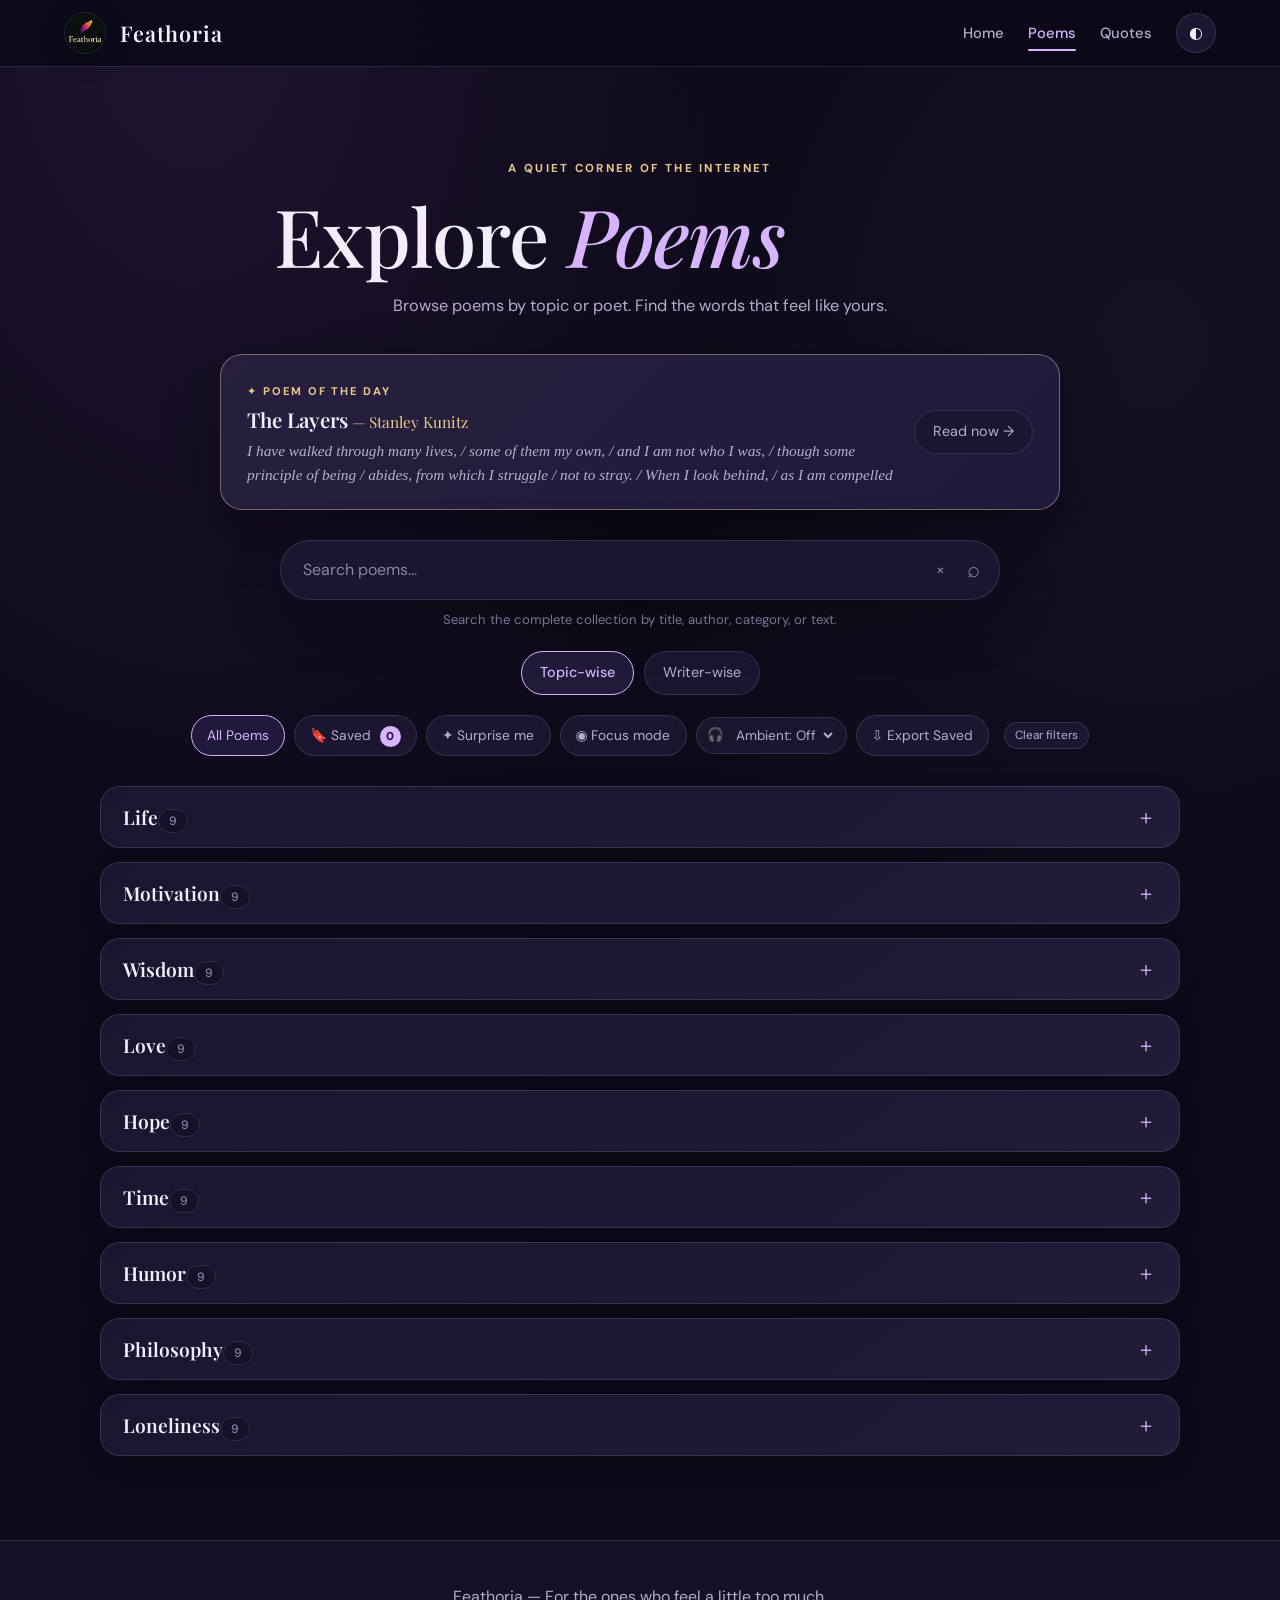
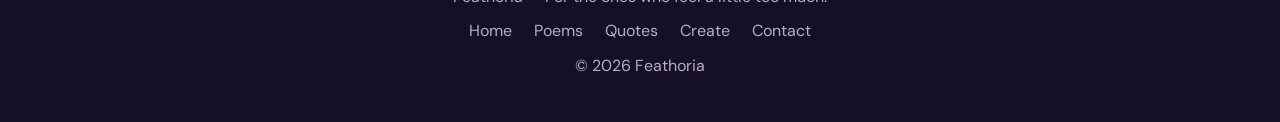
==== commit 483846e3: "Add files via upload" ====
--- a/ipoems.html
+++ b/ipoems.html
@@ -1,6 +1,7 @@
 <!DOCTYPE html>
 <html lang="en">
 <head>
+  <link rel="stylesheet" href="feathoria.css" />
   <meta charset="utf-8" />
   <meta name="viewport" content="width=device-width, initial-scale=1.0" />
   <meta name="description" content="Discover poems by topic and poet, save favourites, read in focus mode, and download beautiful keepsakes." />
@@ -10224,5 +10225,6 @@
     }
   })();
   </script>
+  <script src="feathoria.js"></script>
 </body>
 </html>
--- a/feathoria.css
+++ b/feathoria.css
@@ -0,0 +1,1139 @@
+/* ==========================================================================
+   Feathoria — Literary Reading Experience Stylesheet
+   ========================================================================== */
+
+:root {
+  color-scheme: dark;
+
+  --bg: #0c0817;
+  --bg-elevated: #140f24;
+  --panel: #19132d;
+  --panel-hover: #21193b;
+  --text: #f3effa;
+  --muted: #b9aed0;
+  --soft: #8d7fa8;
+
+  --line: rgba(225, 208, 255, 0.13);
+  --line-strong: rgba(225, 208, 255, 0.24);
+  --accent: #d8b4fe;
+  --accent-strong: #c084fc;
+  --accent-ink: #1e132c;
+  --gold: #eccb8d;
+  --gold-soft: rgba(236, 203, 141, 0.12);
+  --shadow-sm: 0 8px 24px rgba(4, 2, 10, 0.24);
+  --shadow-md: 0 20px 54px rgba(4, 2, 10, 0.42);
+
+  --radius-sm: 12px;
+  --radius-md: 16px;
+  --radius-lg: 22px;
+  --radius-pill: 999px;
+
+  --reader-font-size: 1.12rem;
+  --reader-line-height: 2;
+  --reader-font-family: "Lora", Georgia, serif;
+}
+
+html[data-theme="light"] {
+  color-scheme: light;
+  --bg: #f8f5fc;
+  --bg-elevated: #efe9f7;
+  --panel: #ffffff;
+  --panel-hover: #f6f0fc;
+  --text: #271f34;
+  --muted: #625670;
+  --soft: #857993;
+  --line: rgba(65, 42, 91, 0.13);
+  --line-strong: rgba(65, 42, 91, 0.24);
+  --accent: #7343a8;
+  --accent-strong: #5b2e8c;
+  --accent-ink: #ffffff;
+  --gold: #8e6426;
+  --gold-soft: rgba(142, 100, 38, 0.1);
+  --shadow-sm: 0 8px 22px rgba(42, 24, 60, 0.06);
+  --shadow-md: 0 18px 44px rgba(42, 24, 60, 0.11);
+}
+
+html[data-theme="sepia"] {
+  color-scheme: light;
+  --bg: #f3eadb;
+  --bg-elevated: #eae0ce;
+  --panel: #fcf6ec;
+  --panel-hover: #f5ecdc;
+  --text: #382d24;
+  --muted: #6e5d4f;
+  --soft: #8a7766;
+  --line: rgba(73, 51, 31, 0.15);
+  --line-strong: rgba(73, 51, 31, 0.26);
+  --accent: #8b5b33;
+  --accent-strong: #6e4523;
+  --accent-ink: #fffaf2;
+  --gold: #94692d;
+  --gold-soft: rgba(148, 105, 45, 0.12);
+  --shadow-sm: 0 8px 22px rgba(62, 41, 21, 0.07);
+  --shadow-md: 0 18px 44px rgba(62, 41, 21, 0.12);
+}
+
+*,
+*::before,
+*::after {
+  box-sizing: border-box;
+}
+
+html {
+  scroll-behavior: smooth;
+  scroll-padding-top: 88px;
+}
+
+body {
+  margin: 0;
+  min-height: 100dvh;
+  background:
+    radial-gradient(ellipse 80% 45% at 15% 0%, rgba(126, 82, 186, 0.16), transparent 60%),
+    radial-gradient(ellipse 70% 40% at 88% 12%, rgba(86, 108, 172, 0.11), transparent 58%),
+    var(--bg);
+  color: var(--text);
+  font-family: "DM Sans", system-ui, -apple-system, BlinkMacSystemFont, sans-serif;
+  font-size: 1rem;
+  line-height: 1.65;
+  -webkit-font-smoothing: antialiased;
+  transition: background-color 0.25s ease, color 0.25s ease;
+}
+
+:focus-visible {
+  outline: 2px solid var(--accent);
+  outline-offset: 2px;
+}
+
+a {
+  color: inherit;
+}
+
+button,
+input,
+textarea,
+select {
+  font: inherit;
+  color: inherit;
+}
+
+button {
+  cursor: pointer;
+}
+
+/* Reading Progress Bar */
+#read-progress {
+  position: fixed;
+  top: 0;
+  left: 0;
+  width: 0%;
+  height: 3px;
+  background: linear-gradient(90deg, var(--accent), var(--gold));
+  z-index: 95;
+  pointer-events: none;
+  transition: width 0.08s linear;
+}
+
+/* Header */
+header {
+  position: sticky;
+  top: 0;
+  z-index: 40;
+  display: flex;
+  align-items: center;
+  gap: 14px;
+  padding: 12px clamp(16px, 5vw, 72px);
+  background: color-mix(in srgb, var(--bg) 86%, transparent);
+  backdrop-filter: blur(18px);
+  -webkit-backdrop-filter: blur(18px);
+  border-bottom: 1px solid var(--line);
+}
+
+#logo {
+  width: 42px;
+  height: 42px;
+  object-fit: cover;
+  border-radius: 50%;
+  border: 1px solid var(--line-strong);
+  box-shadow: var(--shadow-sm);
+  flex-shrink: 0;
+}
+
+header h1 {
+  margin: 0;
+  font: 600 1.35rem/1.15 "Playfair Display", Georgia, serif;
+  letter-spacing: 0.03em;
+}
+
+header nav {
+  margin-left: auto;
+  display: flex;
+  align-items: center;
+  gap: clamp(10px, 2.2vw, 26px);
+}
+
+header nav a {
+  position: relative;
+  text-decoration: none;
+  color: var(--muted);
+  font-size: 0.92rem;
+  font-weight: 500;
+  padding: 4px 0;
+  transition: color 0.18s ease;
+}
+
+header nav a:hover,
+header nav a.active {
+  color: var(--accent);
+}
+
+header nav a.active::after {
+  content: "";
+  position: absolute;
+  left: 0;
+  right: 0;
+  bottom: -2px;
+  height: 2px;
+  border-radius: var(--radius-pill);
+  background: var(--accent);
+}
+
+.theme-toggle {
+  width: 40px;
+  height: 40px;
+  border-radius: 50%;
+  border: 1px solid var(--line);
+  background: var(--panel);
+  display: grid;
+  place-items: center;
+  flex-shrink: 0;
+  transition: border-color 0.18s ease, background-color 0.18s ease, transform 0.18s ease;
+}
+
+.theme-toggle:hover {
+  border-color: var(--accent);
+  background: var(--panel-hover);
+  transform: translateY(-1px);
+}
+
+/* Hero */
+.hero {
+  max-width: 980px;
+  margin: 0 auto;
+  padding: clamp(44px, 7vw, 84px) 22px 30px;
+  text-align: center;
+}
+
+.eyebrow {
+  margin: 0;
+  font-size: 0.72rem;
+  font-weight: 700;
+  letter-spacing: 0.22em;
+  text-transform: uppercase;
+  color: var(--gold);
+}
+
+.hero h2 {
+  margin: 14px auto;
+  max-width: 15ch;
+  font: 500 clamp(2.5rem, 6.8vw, 4.9rem)/1.08 "Playfair Display", Georgia, serif;
+  letter-spacing: -0.01em;
+}
+
+.hero h2 span {
+  color: var(--accent);
+  font-style: italic;
+}
+
+.hero > p:last-child {
+  margin: 16px auto 0;
+  max-width: 58ch;
+  color: var(--muted);
+  font-size: 1.02rem;
+}
+
+/* Daily Spotlight */
+.daily-spotlight {
+  max-width: 840px;
+  margin: 0 auto 30px;
+  padding: 22px 26px;
+  border-radius: var(--radius-lg);
+  border: 1px solid color-mix(in srgb, var(--gold) 34%, var(--line));
+  background:
+    linear-gradient(135deg, color-mix(in srgb, var(--panel) 94%, var(--accent) 6%), var(--panel-hover));
+  box-shadow: var(--shadow-md);
+  display: flex;
+  align-items: center;
+  justify-content: space-between;
+  gap: 20px;
+  flex-wrap: wrap;
+}
+
+.daily-meta {
+  flex: 1 1 260px;
+  min-width: 0;
+}
+
+.daily-badge {
+  display: inline-flex;
+  align-items: center;
+  gap: 6px;
+  font-size: 0.7rem;
+  font-weight: 700;
+  letter-spacing: 0.16em;
+  text-transform: uppercase;
+  color: var(--gold);
+  margin-bottom: 6px;
+}
+
+.daily-title {
+  margin: 0 0 6px;
+  font: 600 1.28rem/1.3 "Playfair Display", Georgia, serif;
+}
+
+.daily-title-author {
+  font-weight: 400;
+  font-size: 0.96rem;
+  color: var(--gold);
+}
+
+.daily-excerpt {
+  margin: 0;
+  font: italic 0.96rem/1.55 "Lora", Georgia, serif;
+  color: var(--muted);
+  max-height: calc(0.96rem * 1.55 * 2);
+  overflow: hidden;
+  text-overflow: ellipsis;
+}
+
+/* Search & Controls */
+.page-tools {
+  max-width: 1060px;
+  margin: 0 auto 32px;
+  padding: 0 20px;
+}
+
+.search-wrap {
+  position: relative;
+  max-width: 720px;
+  margin: 0 auto;
+}
+
+.search-wrap input {
+  width: 100%;
+  border: 1px solid var(--line);
+  border-radius: var(--radius-pill);
+  background: var(--panel);
+  padding: 15px 86px 15px 22px;
+  box-shadow: var(--shadow-sm);
+  outline: none;
+  transition: border-color 0.18s ease, box-shadow 0.18s ease, background-color 0.18s ease;
+}
+
+.search-wrap input::placeholder {
+  color: var(--soft);
+}
+
+.search-wrap input:focus {
+  border-color: var(--accent);
+  background: var(--panel-hover);
+  box-shadow: var(--shadow-md);
+}
+
+.search-clear {
+  position: absolute;
+  right: 46px;
+  top: 50%;
+  transform: translateY(-50%);
+  width: 28px;
+  height: 28px;
+  border: 0;
+  border-radius: 50%;
+  background: transparent;
+  color: var(--soft);
+  display: grid;
+  place-items: center;
+  font-size: 1rem;
+  transition: color 0.15s ease, background-color 0.15s ease;
+}
+
+.search-clear:hover {
+  color: var(--accent);
+  background: color-mix(in srgb, var(--accent) 12%, transparent);
+}
+
+.search-symbol {
+  position: absolute;
+  right: 20px;
+  top: 50%;
+  transform: translateY(-50%);
+  font-size: 1.18rem;
+  color: var(--soft);
+  pointer-events: none;
+}
+
+.search-help {
+  margin: 10px 0 22px;
+  text-align: center;
+  color: var(--soft);
+  font-size: 0.82rem;
+}
+
+.tabs,
+.feature-toolbar {
+  display: flex;
+  justify-content: center;
+  align-items: center;
+  flex-wrap: wrap;
+  gap: 10px;
+}
+
+.feature-toolbar {
+  margin: 18px auto 0;
+  gap: 9px;
+}
+
+.tab-btn,
+.tool-btn {
+  border: 1px solid var(--line);
+  border-radius: var(--radius-pill);
+  background: var(--panel);
+  color: var(--muted);
+  padding: 9px 18px;
+  font-size: 0.9rem;
+  transition: border-color 0.18s ease, background-color 0.18s ease, color 0.18s ease, transform 0.18s ease;
+}
+
+.feature-toolbar .tool-btn {
+  font-size: 0.85rem;
+  padding: 8px 15px;
+}
+
+.tab-btn:hover,
+.tab-btn.active,
+.tool-btn:hover,
+.tool-btn.is-active {
+  background: var(--panel-hover);
+  border-color: var(--accent);
+  color: var(--accent);
+}
+
+.tab-btn.active {
+  font-weight: 500;
+}
+
+/* Ambient Sound Controls */
+.sound-controls {
+  display: inline-flex;
+  align-items: center;
+  gap: 4px;
+  padding: 3px 10px;
+  border-radius: var(--radius-pill);
+  border: 1px solid var(--line);
+  background: var(--panel);
+}
+
+.sound-icon {
+  font-size: 0.84rem;
+  color: var(--gold);
+}
+
+.sound-controls select {
+  border: 0;
+  background: transparent;
+  color: var(--muted);
+  font-size: 0.84rem;
+  padding: 5px 4px;
+  outline: none;
+  cursor: pointer;
+}
+
+.sound-controls select option {
+  background: var(--panel);
+  color: var(--text);
+}
+
+#saved-count {
+  display: inline-grid;
+  place-items: center;
+  min-width: 21px;
+  height: 21px;
+  padding: 0 6px;
+  margin-left: 6px;
+  border-radius: var(--radius-pill);
+  background: var(--accent);
+  color: var(--accent-ink);
+  font-size: 0.72rem;
+  font-weight: 800;
+}
+
+.saved-banner {
+  margin: 16px 0 0;
+  text-align: center;
+  color: var(--gold);
+  font-size: 0.92rem;
+}
+
+.ad-slot {
+  max-width: 1120px;
+  margin: 0 auto 22px;
+  padding: 0 20px;
+}
+
+/* Sections & Accordions */
+.section-content {
+  display: none;
+  max-width: 1120px;
+  margin: 0 auto;
+  padding: 0 20px 76px;
+}
+
+.section-content.active {
+  display: block;
+}
+
+.accordion-item {
+  margin: 14px 0;
+  border-radius: var(--radius-lg);
+  border: 1px solid var(--line);
+  background: linear-gradient(150deg, var(--panel), var(--panel-hover));
+  box-shadow: var(--shadow-sm);
+  overflow: hidden;
+  transition: border-color 0.2s ease;
+}
+
+.accordion-item:hover {
+  border-color: var(--line-strong);
+}
+
+.accordion-heading {
+  margin: 0;
+  font: 600 1.18rem/1.35 "Playfair Display", Georgia, serif;
+}
+
+.accordion-trigger {
+  position: relative;
+  width: 100%;
+  display: flex;
+  align-items: center;
+  justify-content: space-between;
+  gap: 12px;
+  padding: 18px 56px 18px 22px;
+  border: 0;
+  background: transparent;
+  text-align: left;
+  font: inherit;
+}
+
+.accordion-count {
+  flex-shrink: 0;
+  padding: 3px 10px;
+  border-radius: var(--radius-pill);
+  border: 1px solid var(--line);
+  background: color-mix(in srgb, var(--bg-elevated) 72%, transparent);
+  color: var(--soft);
+  font: 500 0.76rem/1.2 "DM Sans", sans-serif;
+}
+
+.accordion-trigger::after {
+  content: "+";
+  position: absolute;
+  right: 22px;
+  top: 50%;
+  transform: translateY(-50%);
+  color: var(--accent);
+  font: 400 1.35rem/1 "DM Sans", sans-serif;
+  transition: transform 0.2s ease;
+}
+
+.accordion-item.open .accordion-trigger::after {
+  content: "−";
+}
+
+.accordion-collapse {
+  display: grid;
+  grid-template-rows: 0fr;
+  transition: grid-template-rows 0.28s cubic-bezier(0.22, 1, 0.36, 1);
+}
+
+.accordion-item.open .accordion-collapse {
+  grid-template-rows: 1fr;
+}
+
+.accordion-inner {
+  min-height: 0;
+  overflow: hidden;
+}
+
+.accordion-content {
+  padding: 0 20px 22px;
+}
+
+/* Poems & Quotes */
+.poem,
+.quote-card {
+  position: relative;
+  margin: 14px 0;
+  padding: 22px 24px;
+  border-radius: var(--radius-md);
+  border: 1px solid var(--line);
+  background: color-mix(in srgb, var(--bg-elevated) 66%, transparent);
+  transition: border-color 0.2s ease, transform 0.2s ease;
+}
+
+.poem:hover,
+.quote-card:hover {
+  border-color: color-mix(in srgb, var(--accent) 38%, var(--line));
+}
+
+.item-meta-strip {
+  display: flex;
+  align-items: center;
+  gap: 8px;
+  margin-bottom: 12px;
+  font-size: 0.78rem;
+  color: var(--soft);
+}
+
+.poem .title {
+  margin: 0 0 6px;
+  font: 600 1.44rem/1.3 "Playfair Display", Georgia, serif;
+  color: var(--text);
+}
+
+.poem .author {
+  margin: 0 0 6px;
+  font-size: 0.86rem;
+  font-weight: 500;
+  color: var(--gold);
+}
+
+.poem .subtitle {
+  margin: 0 0 14px;
+  font-style: italic;
+  font-size: 0.95rem;
+  color: var(--muted);
+}
+
+.poem p:not(.author):not(.subtitle) {
+  font: 400 1.05rem/1.95 "Lora", Georgia, serif;
+  color: var(--text);
+  overflow-wrap: anywhere;
+}
+
+.poem .answer-label {
+  text-align: center;
+  font-style: italic;
+  color: var(--muted);
+}
+
+.quote-card p {
+  margin: 0 0 8px;
+  font: 400 1.06rem/1.85 "Lora", Georgia, serif;
+  color: var(--text);
+  overflow-wrap: anywhere;
+}
+
+.quote-author {
+  display: block;
+  font-size: 0.88rem;
+  font-style: italic;
+  color: var(--gold);
+}
+
+.note-badge {
+  margin-top: 12px;
+  padding: 8px 13px;
+  border-radius: var(--radius-sm);
+  border-left: 3px solid var(--gold);
+  background: var(--gold-soft);
+  color: var(--muted);
+  font-size: 0.84rem;
+  white-space: pre-wrap;
+  overflow-wrap: anywhere;
+}
+
+.content-actions {
+  display: flex;
+  flex-wrap: wrap;
+  gap: 8px;
+  margin-top: 16px;
+}
+
+.content-actions button {
+  border: 1px solid var(--line);
+  border-radius: var(--radius-pill);
+  background: var(--panel);
+  color: var(--muted);
+  padding: 7px 13px;
+  font-size: 0.78rem;
+  transition: border-color 0.16s ease, color 0.16s ease, background-color 0.16s ease;
+}
+
+.content-actions button:hover,
+.content-actions button.is-active {
+  border-color: var(--accent);
+  color: var(--accent);
+}
+
+.content-actions button.is-active {
+  background: color-mix(in srgb, var(--accent) 14%, var(--panel));
+}
+
+.item-hidden {
+  display: none !important;
+}
+
+.empty-state {
+  margin: 20px 0;
+  padding: 46px 18px;
+  text-align: center;
+  color: var(--muted);
+  border: 1px dashed var(--line-strong);
+  border-radius: var(--radius-md);
+  background: color-mix(in srgb, var(--panel) 50%, transparent);
+}
+
+/* Reading Room Modal */
+#reading-modal {
+  position: fixed;
+  inset: 0;
+  z-index: 100;
+  display: none;
+  align-items: center;
+  justify-content: center;
+  padding: 18px;
+  background: rgba(7, 5, 14, 0.82);
+  backdrop-filter: blur(12px);
+  -webkit-backdrop-filter: blur(12px);
+}
+
+#reading-modal.open {
+  display: flex;
+}
+
+.modal-panel {
+  position: relative;
+  width: min(840px, 100%);
+  max-height: 92dvh;
+  overflow: auto;
+  padding: clamp(22px, 4.5vw, 42px);
+  border-radius: 24px;
+  border: 1px solid var(--line-strong);
+  background: var(--panel);
+  box-shadow: var(--shadow-md);
+}
+
+.modal-top-bar {
+  display: flex;
+  align-items: center;
+  justify-content: space-between;
+  flex-wrap: wrap;
+  gap: 10px;
+  padding-right: 48px;
+  margin-bottom: 14px;
+}
+
+.reader-controls {
+  display: flex;
+  align-items: center;
+  flex-wrap: wrap;
+  gap: 6px;
+}
+
+.reader-controls button,
+.reader-controls select {
+  border: 1px solid var(--line);
+  border-radius: var(--radius-pill);
+  background: var(--panel-hover);
+  color: var(--muted);
+  padding: 5px 11px;
+  font-size: 0.78rem;
+  transition: border-color 0.16s ease, color 0.16s ease;
+}
+
+.reader-controls button:hover,
+.reader-controls button.is-active {
+  border-color: var(--accent);
+  color: var(--accent);
+}
+
+.modal-close {
+  position: absolute;
+  top: 16px;
+  right: 16px;
+  width: 40px;
+  height: 40px;
+  border-radius: 50%;
+  border: 1px solid var(--line);
+  background: var(--panel-hover);
+  font-size: 1.2rem;
+  transition: border-color 0.16s ease, color 0.16s ease;
+}
+
+.modal-close:hover {
+  border-color: var(--accent);
+  color: var(--accent);
+}
+
+.modal-kicker {
+  font-size: 0.72rem;
+  font-weight: 700;
+  letter-spacing: 0.16em;
+  text-transform: uppercase;
+  color: var(--gold);
+}
+
+#modal-title {
+  margin: 8px 0;
+  font: 500 clamp(1.8rem, 5vw, 2.8rem)/1.18 "Playfair Display", Georgia, serif;
+}
+
+#modal-author {
+  margin: 0 0 22px;
+  color: var(--gold);
+  font-size: 0.96rem;
+}
+
+/* Explicit CSS custom properties & direct values ensure A-, A+, Spacing, and Typeface work reliably */
+#modal-body {
+  font-family: var(--reader-font-family);
+  font-size: var(--reader-font-size);
+  line-height: var(--reader-line-height);
+  white-space: pre-wrap;
+  overflow-wrap: anywhere;
+}
+
+.modal-note-box {
+  margin-top: 26px;
+  padding-top: 18px;
+  border-top: 1px solid var(--line);
+}
+
+.modal-note-box label {
+  display: block;
+  margin-bottom: 8px;
+  font-size: 0.76rem;
+  font-weight: 600;
+  letter-spacing: 0.08em;
+  text-transform: uppercase;
+  color: var(--gold);
+}
+
+.modal-note-box textarea {
+  width: 100%;
+  min-height: 72px;
+  padding: 11px 14px;
+  border-radius: var(--radius-sm);
+  border: 1px solid var(--line);
+  background: var(--bg-elevated);
+  font-size: 0.92rem;
+  resize: vertical;
+  transition: border-color 0.16s ease;
+}
+
+.modal-note-box textarea:focus {
+  outline: none;
+  border-color: var(--accent);
+}
+
+.card-studio {
+  display: flex;
+  align-items: center;
+  flex-wrap: wrap;
+  gap: 8px;
+  margin-top: 18px;
+  padding: 12px 14px;
+  border-radius: var(--radius-md);
+  border: 1px solid var(--line);
+  background: var(--bg-elevated);
+}
+
+.card-studio span {
+  font-size: 0.8rem;
+  color: var(--muted);
+}
+
+.card-studio select {
+  border: 1px solid var(--line);
+  border-radius: var(--radius-pill);
+  background: var(--panel);
+  padding: 6px 12px;
+  font-size: 0.8rem;
+}
+
+.modal-actions {
+  display: flex;
+  flex-wrap: wrap;
+  gap: 8px;
+  margin-top: 18px;
+}
+
+.modal-actions button {
+  border: 1px solid var(--line);
+  border-radius: var(--radius-pill);
+  background: var(--panel-hover);
+  padding: 9px 15px;
+  font-size: 0.86rem;
+  transition: border-color 0.16s ease, color 0.16s ease;
+}
+
+.modal-actions button:hover {
+  border-color: var(--accent);
+  color: var(--accent);
+}
+
+/* Focus Mode */
+#exit-focus-fab {
+  display: none;
+  position: fixed;
+  top: 18px;
+  right: 18px;
+  z-index: 80;
+  padding: 8px 16px;
+  border-radius: var(--radius-pill);
+  border: 1px solid var(--accent);
+  background: var(--panel);
+  color: var(--accent);
+  font-size: 0.84rem;
+  box-shadow: var(--shadow-md);
+}
+
+body.focus-mode #exit-focus-fab {
+  display: inline-flex;
+  align-items: center;
+  gap: 6px;
+}
+
+body.focus-mode header,
+body.focus-mode .hero,
+body.focus-mode .daily-spotlight,
+body.focus-mode .page-tools,
+body.focus-mode .ad-slot,
+body.focus-mode footer {
+  display: none;
+}
+
+body.focus-mode .section-content {
+  max-width: 820px;
+  padding-top: 56px;
+}
+
+/* Toast & Scroll-to-Top */
+#toast {
+  position: fixed;
+  bottom: 24px;
+  left: 50%;
+  transform: translate(-50%, 18px);
+  opacity: 0;
+  pointer-events: none;
+  z-index: 150;
+  padding: 10px 18px;
+  border-radius: var(--radius-pill);
+  background: var(--text);
+  color: var(--bg);
+  font-size: 0.85rem;
+  font-weight: 500;
+  box-shadow: var(--shadow-md);
+  transition: opacity 0.22s ease, transform 0.22s ease;
+}
+
+#toast.show {
+  opacity: 1;
+  transform: translate(-50%, 0);
+}
+
+#scroll-top {
+  display: none;
+  position: fixed;
+  right: 22px;
+  bottom: 22px;
+  z-index: 45;
+  width: 46px;
+  height: 46px;
+  border-radius: 50%;
+  border: 1px solid var(--line);
+  background: var(--accent);
+  color: var(--accent-ink);
+  font-size: 1.15rem;
+  font-weight: 700;
+  box-shadow: var(--shadow-md);
+}
+
+#scroll-top.visible {
+  display: grid;
+  place-items: center;
+}
+
+/* Footer */
+footer {
+  border-top: 1px solid var(--line);
+  background: var(--bg-elevated);
+  padding: 36px 20px;
+  text-align: center;
+  color: var(--muted);
+}
+
+footer p {
+  margin: 8px 0;
+}
+
+footer a {
+  margin: 0 9px;
+  color: var(--muted);
+  text-decoration: none;
+  transition: color 0.16s ease;
+}
+
+footer a:hover {
+  color: var(--accent);
+}
+
+@media (max-width: 640px) {
+  header {
+    padding: 10px 14px;
+  }
+
+  header h1 {
+    font-size: 1.12rem;
+  }
+
+  header nav {
+    gap: 10px;
+  }
+
+  header nav a {
+    font-size: 0.82rem;
+  }
+
+  .theme-toggle {
+    width: 36px;
+    height: 36px;
+  }
+
+  .hero {
+    padding-top: 42px;
+  }
+
+  .daily-spotlight {
+    margin: 0 12px 24px;
+    padding: 16px 18px;
+  }
+
+  .section-content {
+    padding: 0 12px 64px;
+  }
+
+  .accordion-content {
+    padding: 0 12px 16px;
+  }
+
+  .poem,
+  .quote-card {
+    padding: 18px;
+  }
+
+  .feature-toolbar {
+    gap: 7px;
+  }
+
+  .feature-toolbar .tool-btn {
+    padding: 8px 12px;
+    font-size: 0.8rem;
+  }
+}
+
+@media (prefers-reduced-motion: reduce) {
+  *,
+  *::before,
+  *::after {
+    scroll-behavior: auto !important;
+    transition-duration: 0.01ms !important;
+    animation-duration: 0.01ms !important;
+  }
+}
+
+/* Enhanced Reader & Library Polish (v8) */
+.modal-progress {
+  position: sticky;
+  top: 0;
+  left: 0;
+  height: 2px;
+  width: 0%;
+  background: linear-gradient(90deg, var(--gold), var(--accent));
+  z-index: 5;
+  margin: -12px 0 14px;
+  border-radius: var(--radius-pill);
+  transition: width 0.1s linear;
+}
+
+.reader-font-select {
+  border: 1px solid var(--line);
+  border-radius: var(--radius-pill);
+  background: var(--panel-hover);
+  color: var(--muted);
+  padding: 5px 11px;
+  font-size: 0.78rem;
+  cursor: pointer;
+  transition: border-color 0.16s ease, color 0.16s ease;
+}
+
+.reader-font-select:hover,
+.reader-font-select:focus {
+  border-color: var(--accent);
+  color: var(--accent);
+  outline: none;
+}
+
+.reader-font-select option {
+  background: var(--panel);
+  color: var(--text);
+}
+
+.reader-metrics {
+  display: flex;
+  align-items: center;
+  justify-content: space-between;
+  flex-wrap: wrap;
+  gap: 8px;
+  margin: 0 0 18px;
+  padding: 8px 14px;
+  border-radius: var(--radius-sm);
+  background: color-mix(in srgb, var(--bg-elevated) 75%, transparent);
+  border: 1px solid var(--line);
+  color: var(--soft);
+  font-size: 0.78rem;
+}
+
+.filter-bar-info {
+  display: inline-flex;
+  align-items: center;
+  gap: 8px;
+  margin-left: 6px;
+  font-size: 0.8rem;
+  color: var(--gold);
+}
+
+.filter-reset-mini {
+  border: 1px solid var(--line);
+  border-radius: var(--radius-pill);
+  background: var(--panel);
+  color: var(--muted);
+  padding: 3px 10px;
+  font-size: 0.74rem;
+  transition: border-color 0.16s ease, color 0.16s ease;
+}
+
+.filter-reset-mini:hover {
+  border-color: var(--accent);
+  color: var(--accent);
+}
+
+.poem:hover,
+.quote-card:hover {
+  transform: translateY(-2px);
+}
+
+.feathoria-highlight {
+  border-color: var(--accent) !important;
+  box-shadow: 0 0 0 3px color-mix(in srgb, var(--accent) 24%, transparent);
+}
